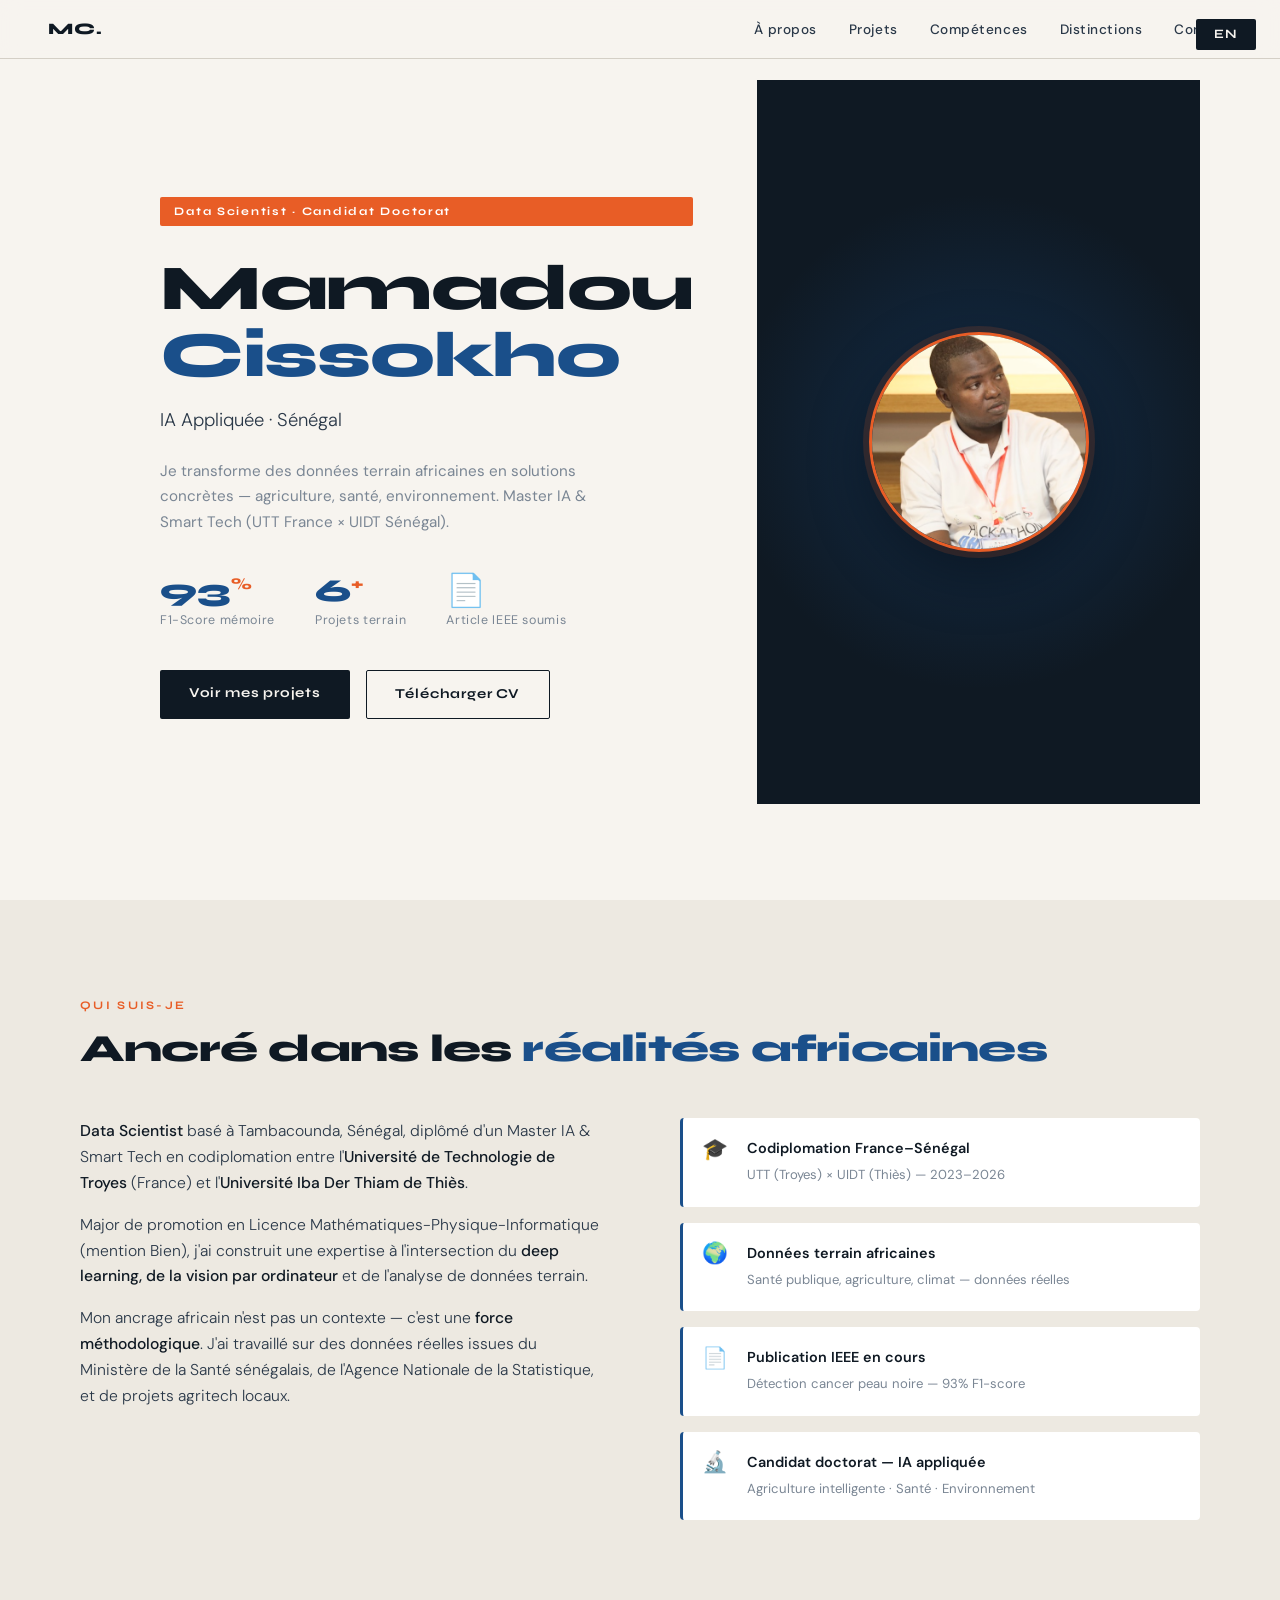
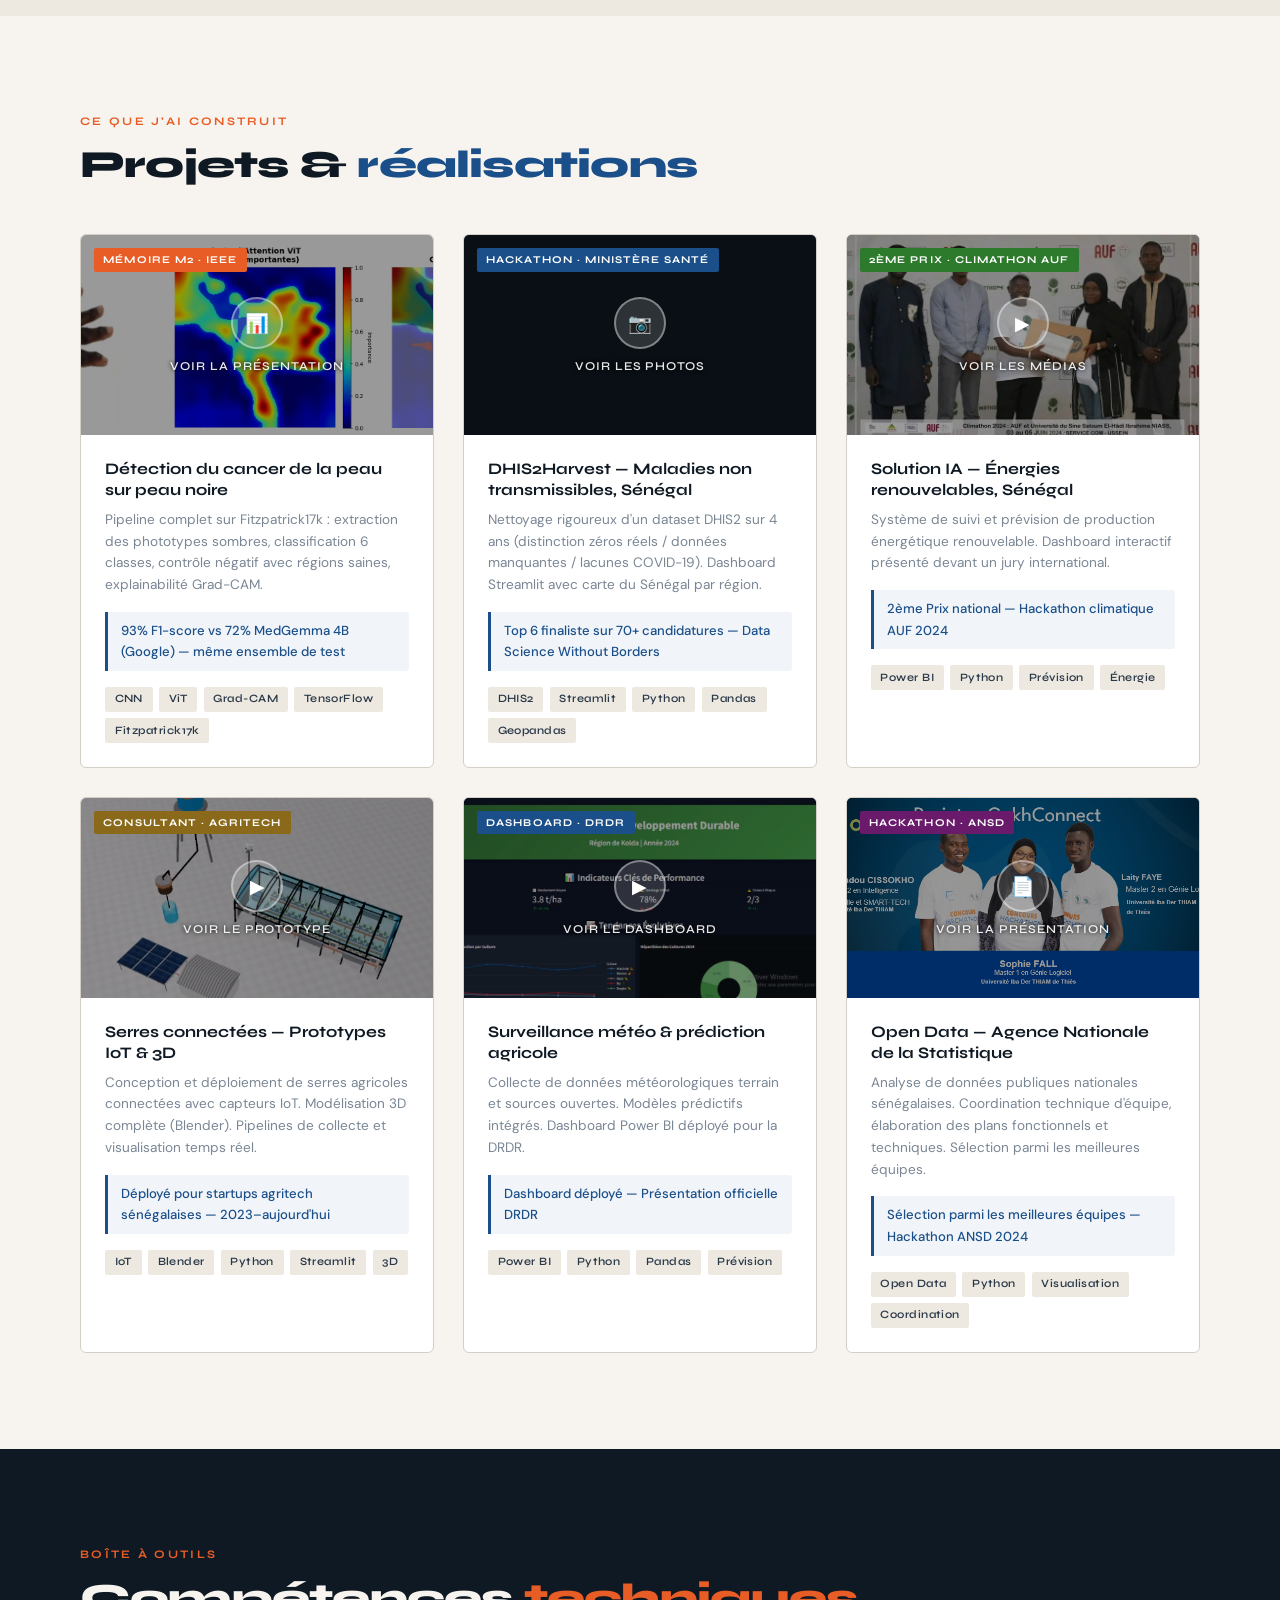
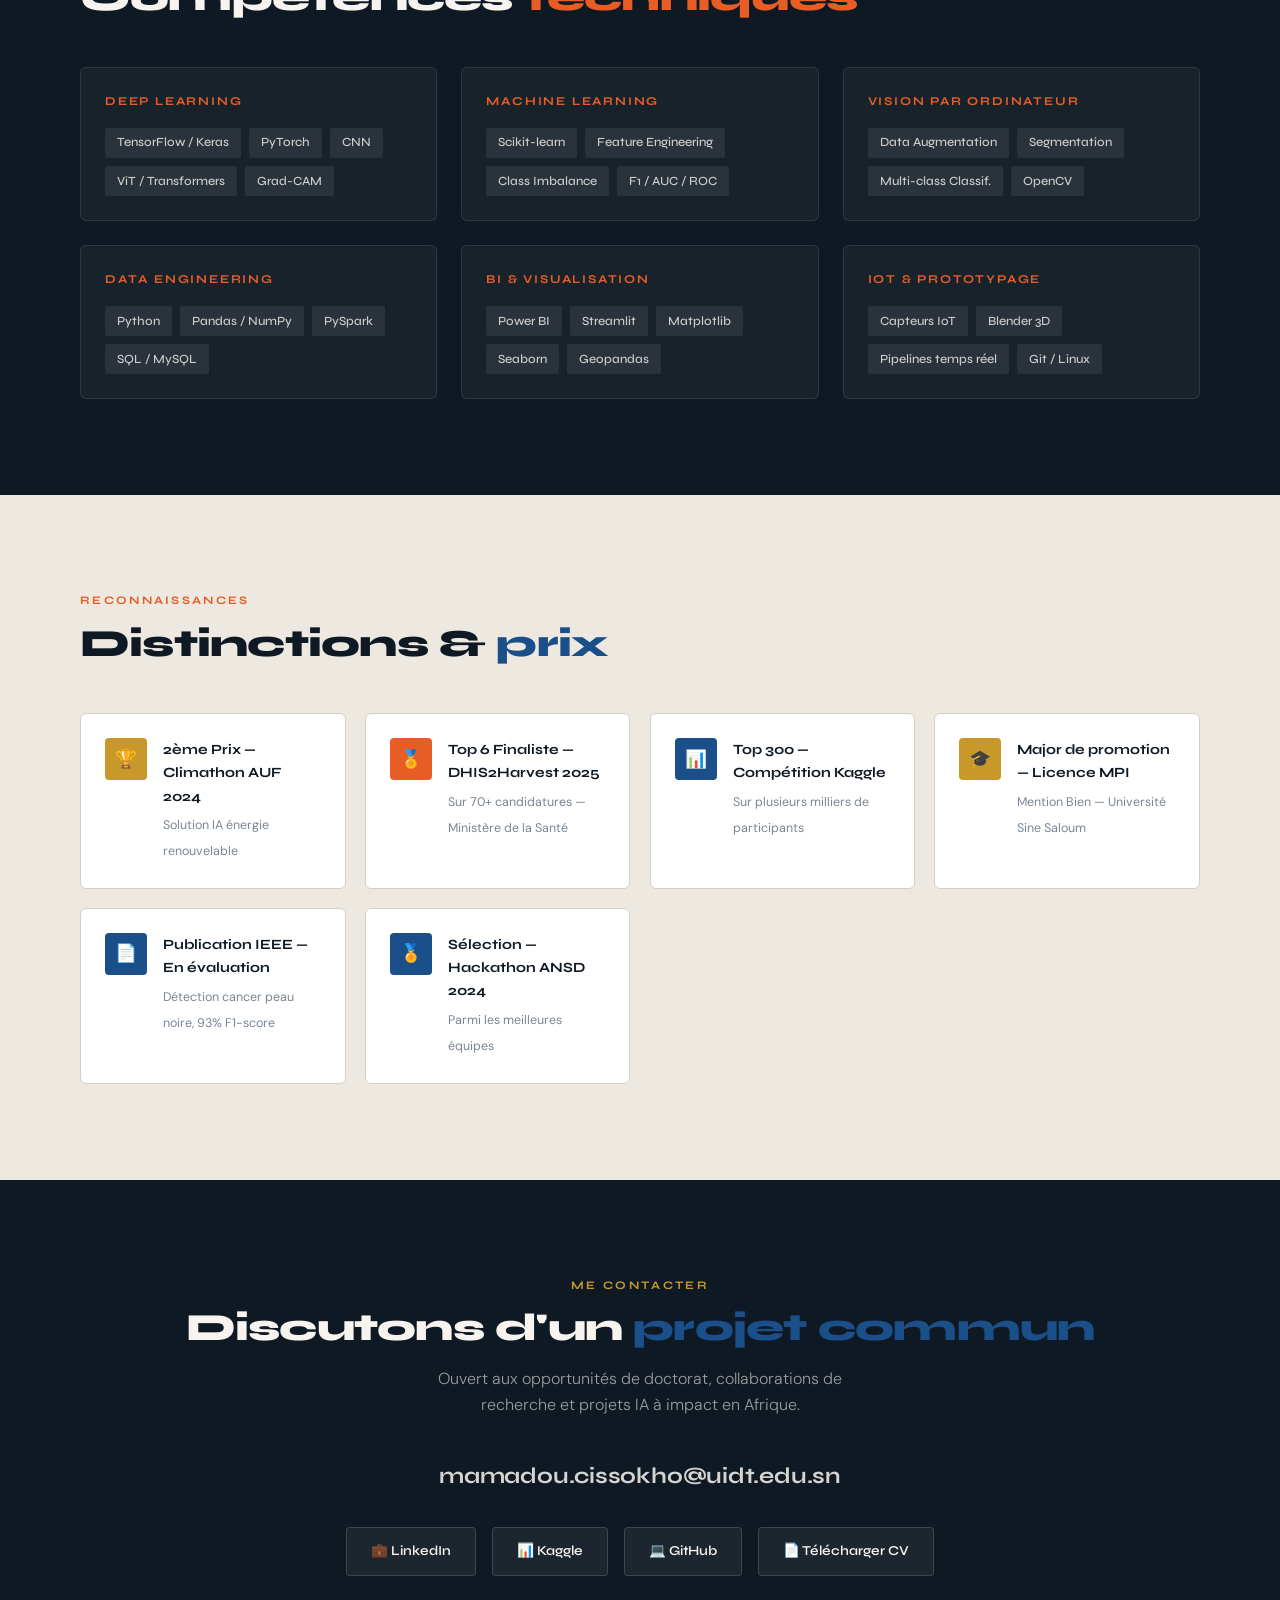
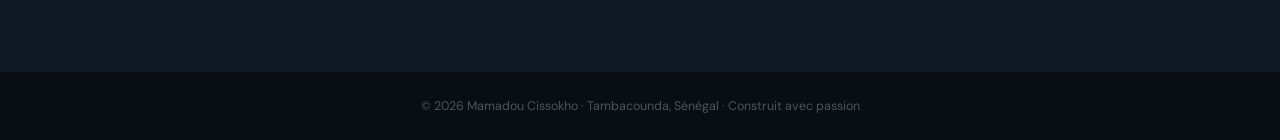
==== index.html @ 4746d90f "premier commit" ====
<!DOCTYPE html>
<html lang="fr">
<head>
<meta charset="UTF-8">
<meta name="viewport" content="width=device-width, initial-scale=1.0">
<title>Mamadou Cissokho — Data Scientist</title>
<link rel="preconnect" href="https://fonts.googleapis.com">
<link href="https://fonts.googleapis.com/css2?family=Syne:wght@400;600;700;800&family=DM+Sans:ital,wght@0,300;0,400;0,500;1,300&display=swap" rel="stylesheet">
<style>
:root {
  --ink: #0f1923;
  --ink2: #2a3848;
  --paper: #f7f4ef;
  --cream: #ede9e1;
  --accent: #1a4f8a;
  --accent2: #e85d26;
  --gold: #c8992a;
  --light: #ffffff;
  --muted: #7a8694;
  --border: #d4cfc6;
  --font-display: 'Syne', sans-serif;
  --font-body: 'DM Sans', sans-serif;
}
* { margin: 0; padding: 0; box-sizing: border-box; }
html { scroll-behavior: smooth; }
body {
  background: var(--paper);
  color: var(--ink);
  font-family: var(--font-body);
  font-size: 16px;
  line-height: 1.65;
  overflow-x: hidden;
}
.lang-btn {
  position: fixed;
  top: 1.2rem;
  right: 1.5rem;
  z-index: 999;
  background: var(--ink);
  color: var(--paper);
  border: none;
  padding: .45rem 1.1rem;
  font-family: var(--font-display);
  font-size: .8rem;
  font-weight: 700;
  letter-spacing: .1em;
  cursor: pointer;
  border-radius: 2px;
  transition: background .2s;
}
.lang-btn:hover { background: var(--accent); }
nav {
  position: fixed;
  top: 0; left: 0;
  width: 100%;
  z-index: 100;
  padding: 1rem 3rem;
  display: flex;
  align-items: center;
  justify-content: space-between;
  background: rgba(247,244,239,.92);
  backdrop-filter: blur(10px);
  border-bottom: 1px solid var(--border);
}
.nav-logo {
  font-family: var(--font-display);
  font-weight: 800;
  font-size: 1rem;
  letter-spacing: .08em;
  color: var(--ink);
  text-decoration: none;
}
.nav-links { display: flex; gap: 2rem; list-style: none; }
.nav-links a {
  font-size: .85rem;
  font-weight: 500;
  color: var(--ink2);
  text-decoration: none;
  letter-spacing: .04em;
  transition: color .2s;
}
.nav-links a:hover { color: var(--accent2); }
#hero {
  min-height: 100vh;
  display: grid;
  grid-template-columns: 1fr 1fr;
  padding-top: 5rem;
  position: relative;
  overflow: hidden;
}
.hero-left {
  padding: 6rem 4rem 4rem 5rem;
  display: flex;
  flex-direction: column;
  justify-content: center;
}
.hero-tag {
  display: inline-block;
  background: var(--accent2);
  color: #fff;
  font-family: var(--font-display);
  font-size: .72rem;
  font-weight: 700;
  letter-spacing: .15em;
  padding: .3rem .9rem;
  margin-bottom: 1.8rem;
  border-radius: 2px;
  animation: fadeUp .6s ease both;
}
.hero-name {
  font-family: var(--font-display);
  font-weight: 800;
  font-size: clamp(2.8rem, 5vw, 4.2rem);
  line-height: 1.05;
  letter-spacing: -.02em;
  color: var(--ink);
  animation: fadeUp .6s .1s ease both;
}
.hero-name span { color: var(--accent); }
.hero-role {
  margin-top: 1rem;
  font-size: 1.15rem;
  font-weight: 300;
  color: var(--ink2);
  animation: fadeUp .6s .2s ease both;
}
.hero-desc {
  margin-top: 1.5rem;
  font-size: .95rem;
  color: var(--muted);
  max-width: 460px;
  animation: fadeUp .6s .3s ease both;
}
.hero-stat {
  margin-top: 2.5rem;
  display: flex;
  gap: 2.5rem;
  animation: fadeUp .6s .4s ease both;
}
.stat-num {
  font-family: var(--font-display);
  font-size: 2rem;
  font-weight: 800;
  color: var(--accent);
  line-height: 1;
}
.stat-num sup { font-size: 1rem; color: var(--accent2); }
.stat-label { font-size: .78rem; color: var(--muted); letter-spacing: .05em; margin-top: .2rem; }
.hero-ctas {
  margin-top: 2.5rem;
  display: flex;
  gap: 1rem;
  flex-wrap: wrap;
  animation: fadeUp .6s .5s ease both;
}
.btn-primary {
  background: var(--ink);
  color: var(--paper);
  padding: .75rem 1.8rem;
  font-family: var(--font-display);
  font-size: .85rem;
  font-weight: 700;
  letter-spacing: .06em;
  text-decoration: none;
  border-radius: 2px;
  transition: background .2s, transform .15s;
  display: inline-block;
}
.btn-primary:hover { background: var(--accent); transform: translateY(-1px); }
.btn-outline {
  border: 1.5px solid var(--ink);
  color: var(--ink);
  padding: .75rem 1.8rem;
  font-family: var(--font-display);
  font-size: .85rem;
  font-weight: 700;
  letter-spacing: .06em;
  text-decoration: none;
  border-radius: 2px;
  transition: all .2s;
  display: inline-block;
}
.btn-outline:hover { background: var(--ink); color: var(--paper); transform: translateY(-1px); }
.hero-right {
  position: relative;
  background: var(--ink);
  display: flex;
  align-items: center;
  justify-content: center;
  overflow: hidden;
}
.hero-right::before {
  content: '';
  position: absolute;
  width: 500px; height: 500px;
  background: radial-gradient(circle, rgba(26,79,138,.4) 0%, transparent 70%);
  top: 50%; left: 50%;
  transform: translate(-50%, -50%);
}
.hero-photo-wrap {
  position: relative;
  z-index: 3;
  animation: fadeUp .7s .2s ease both;
}
.hero-photo {
  width: 220px;
  height: 220px;
  border-radius: 50%;
  object-fit: cover;
  border: 3px solid var(--accent2);
  box-shadow: 0 0 0 6px rgba(232,93,38,.15), 0 20px 60px rgba(0,0,0,.4);
  display: block;
}
section { padding: 6rem 5rem; }
.section-eyebrow {
  font-family: var(--font-display);
  font-size: .72rem;
  font-weight: 700;
  letter-spacing: .2em;
  color: var(--accent2);
  text-transform: uppercase;
  margin-bottom: .8rem;
}
.section-title {
  font-family: var(--font-display);
  font-size: clamp(1.8rem, 3vw, 2.5rem);
  font-weight: 800;
  color: var(--ink);
  letter-spacing: -.02em;
  line-height: 1.1;
  margin-bottom: 1rem;
}
.section-title em { color: var(--accent); font-style: normal; }
#about { background: var(--cream); }
.about-grid {
  display: grid;
  grid-template-columns: 1fr 1fr;
  gap: 5rem;
  margin-top: 3rem;
  align-items: start;
}
.about-text p {
  color: var(--ink2);
  font-size: .98rem;
  margin-bottom: 1rem;
  font-weight: 300;
}
.about-text p strong { color: var(--ink); font-weight: 500; }
.about-highlights {
  display: flex;
  flex-direction: column;
  gap: 1rem;
}
.highlight-item {
  display: flex;
  gap: 1.2rem;
  align-items: flex-start;
  padding: 1.2rem;
  background: var(--light);
  border-radius: 4px;
  border-left: 3px solid var(--accent);
  transition: border-color .2s, transform .2s;
}
.highlight-item:hover { border-color: var(--accent2); transform: translateX(4px); }
.hi-icon { font-size: 1.3rem; line-height: 1; margin-top: .1rem; }
.hi-text strong { font-size: .9rem; font-weight: 600; color: var(--ink); display: block; }
.hi-text span { font-size: .82rem; color: var(--muted); }
#projects { background: var(--paper); }
.projects-grid {
  display: grid;
  grid-template-columns: repeat(auto-fill, minmax(340px, 1fr));
  gap: 1.8rem;
  margin-top: 3rem;
}
.project-card {
  background: var(--light);
  border: 1px solid var(--border);
  border-radius: 6px;
  overflow: hidden;
  transition: transform .2s, box-shadow .2s;
  position: relative;
}
.project-card:hover { transform: translateY(-4px); box-shadow: 0 12px 40px rgba(15,25,35,.1); }
.project-media {
  width: 100%;
  height: 200px;
  position: relative;
  overflow: hidden;
  display: flex;
  align-items: center;
  justify-content: center;
  background-size: cover;
  background-position: center;
  background-color: var(--ink);
}
.project-media-placeholder {
  display: flex;
  flex-direction: column;
  align-items: center;
  justify-content: center;
  gap: .6rem;
  width: 100%; height: 100%;
  cursor: pointer;
  text-decoration: none;
  background: rgba(0,0,0,0.4);
  transition: background .2s;
  border: none;
}
.project-media-placeholder:hover { background: rgba(0,0,0,0.6); }
.play-icon {
  width: 52px; height: 52px;
  background: rgba(255,255,255,.15);
  border: 2px solid rgba(255,255,255,.4);
  border-radius: 50%;
  display: flex;
  align-items: center;
  justify-content: center;
  font-size: 1.2rem;
  color: white;
  transition: background .2s;
}
.project-media-placeholder:hover .play-icon { background: var(--accent2); border-color: var(--accent2); }
.media-label { font-size: .75rem; color: rgba(255,255,255,.9); letter-spacing: .08em; font-family: var(--font-display); font-weight: 600; text-shadow: 0 0 4px black; }
.project-type-badge {
  position: absolute;
  top: .8rem; left: .8rem;
  background: var(--accent2);
  color: #fff;
  font-size: .65rem;
  font-weight: 700;
  letter-spacing: .1em;
  padding: .2rem .6rem;
  border-radius: 2px;
  font-family: var(--font-display);
  z-index: 2;
}
.project-body { padding: 1.5rem; }
.project-title {
  font-family: var(--font-display);
  font-weight: 700;
  font-size: 1rem;
  color: var(--ink);
  margin-bottom: .5rem;
  line-height: 1.3;
}
.project-desc { font-size: .85rem; color: var(--muted); line-height: 1.6; margin-bottom: 1rem; }
.project-result {
  background: rgba(26,79,138,.06);
  border-left: 3px solid var(--accent);
  padding: .5rem .8rem;
  font-size: .82rem;
  color: var(--accent);
  font-weight: 500;
  margin-bottom: 1rem;
  border-radius: 0 3px 3px 0;
}
.project-tags { display: flex; flex-wrap: wrap; gap: .4rem; }
.tag {
  font-size: .7rem;
  background: var(--cream);
  color: var(--ink2);
  padding: .2rem .6rem;
  border-radius: 2px;
  font-family: var(--font-display);
  font-weight: 600;
  letter-spacing: .04em;
}
#skills { background: var(--ink); color: var(--paper); }
#skills .section-title { color: var(--paper); }
#skills .section-title em { color: var(--accent2); }
.skills-grid {
  display: grid;
  grid-template-columns: repeat(3, 1fr);
  gap: 1.5rem;
  margin-top: 3rem;
}
.skill-group {
  background: rgba(247,244,239,.04);
  border: 1px solid rgba(247,244,239,.1);
  border-radius: 6px;
  padding: 1.5rem;
  transition: border-color .2s;
}
.skill-group:hover { border-color: rgba(232,93,38,.4); }
.skill-group-title {
  font-family: var(--font-display);
  font-size: .75rem;
  font-weight: 700;
  letter-spacing: .15em;
  color: var(--accent2);
  text-transform: uppercase;
  margin-bottom: 1rem;
}
.skill-pills { display: flex; flex-wrap: wrap; gap: .5rem; }
.skill-pill {
  font-size: .78rem;
  background: rgba(247,244,239,.08);
  color: rgba(247,244,239,.8);
  padding: .3rem .75rem;
  border-radius: 2px;
  font-family: var(--font-display);
  font-weight: 500;
}
#distinctions { background: var(--cream); }
.dist-grid {
  display: grid;
  grid-template-columns: repeat(auto-fill, minmax(260px, 1fr));
  gap: 1.2rem;
  margin-top: 3rem;
}
.dist-card {
  background: var(--light);
  border: 1px solid var(--border);
  border-radius: 6px;
  padding: 1.5rem;
  display: flex;
  gap: 1rem;
  align-items: flex-start;
  transition: transform .2s, box-shadow .2s;
}
.dist-card:hover { transform: translateY(-3px); box-shadow: 0 8px 24px rgba(15,25,35,.08); }
.dist-icon {
  width: 42px; height: 42px;
  background: var(--accent);
  border-radius: 4px;
  display: flex;
  align-items: center;
  justify-content: center;
  font-size: 1.1rem;
  flex-shrink: 0;
}
.dist-icon.gold { background: var(--gold); }
.dist-icon.orange { background: var(--accent2); }
.dist-content strong {
  font-family: var(--font-display);
  font-size: .88rem;
  font-weight: 700;
  color: var(--ink);
  display: block;
  margin-bottom: .2rem;
}
.dist-content span { font-size: .78rem; color: var(--muted); }
#contact { background: var(--ink); color: var(--paper); text-align: center; }
#contact .section-title { color: var(--paper); }
#contact .section-eyebrow { color: var(--gold); }
.contact-desc { font-size: 1rem; color: rgba(247,244,239,.6); max-width: 480px; margin: 1rem auto 2.5rem; font-weight: 300; }
.contact-links {
  display: flex;
  gap: 1rem;
  justify-content: center;
  flex-wrap: wrap;
}
.contact-link {
  display: flex;
  align-items: center;
  gap: .6rem;
  padding: .75rem 1.5rem;
  background: rgba(247,244,239,.06);
  border: 1px solid rgba(247,244,239,.15);
  border-radius: 4px;
  color: var(--paper);
  text-decoration: none;
  font-size: .85rem;
  font-family: var(--font-display);
  font-weight: 600;
  transition: all .2s;
}
.contact-link:hover { background: var(--accent2); border-color: var(--accent2); }
.contact-email-big {
  display: block;
  font-family: var(--font-display);
  font-size: clamp(1rem, 2.5vw, 1.4rem);
  font-weight: 700;
  color: var(--paper);
  text-decoration: none;
  letter-spacing: -.01em;
  margin-bottom: 2rem;
  opacity: .85;
  transition: opacity .2s;
}
.contact-email-big:hover { opacity: 1; color: var(--accent2); }
footer {
  background: #080e14;
  color: rgba(247,244,239,.3);
  text-align: center;
  padding: 1.5rem;
  font-size: .78rem;
}
@keyframes fadeUp {
  from { opacity: 0; transform: translateY(20px); }
  to { opacity: 1; transform: translateY(0); }
}
.reveal {
  opacity: 0;
  transform: translateY(24px);
  transition: opacity .6s ease, transform .6s ease;
}
.reveal.visible { opacity: 1; transform: none; }
@media (max-width: 900px) {
  nav { padding: 1rem 1.5rem; }
  .nav-links { display: none; }
  #hero { grid-template-columns: 1fr; min-height: auto; }
  .hero-left { padding: 6rem 1.8rem 3rem; }
  .hero-right { min-height: 320px; }
  section { padding: 4rem 1.8rem; }
  .about-grid { grid-template-columns: 1fr; gap: 2.5rem; }
  .skills-grid { grid-template-columns: 1fr 1fr; }
  .projects-grid { grid-template-columns: 1fr; }
}
@media (max-width: 600px) {
  .skills-grid { grid-template-columns: 1fr; }
  .hero-stat { gap: 1.5rem; }
}

/* ── LIGHTBOX ── */
.lightbox-overlay {
  display: none;
  position: fixed;
  inset: 0;
  z-index: 9999;
  background: rgba(0,0,0,.93);
  align-items: center;
  justify-content: center;
  padding: 1.5rem;
}
.lightbox-overlay.active { display: flex; animation: lbFadeIn .2s ease; }
@keyframes lbFadeIn { from { opacity: 0; } to { opacity: 1; } }

.lightbox-inner {
  position: relative;
  max-width: 960px;
  width: 100%;
  display: flex;
  flex-direction: column;
  align-items: center;
  animation: lbSlideUp .25s ease both;
}
@keyframes lbSlideUp {
  from { transform: translateY(20px); opacity: 0; }
  to   { transform: none; opacity: 1; }
}

.lightbox-close {
  position: absolute;
  top: -2.8rem;
  right: 0;
  background: none;
  border: none;
  color: #fff;
  font-size: 2rem;
  cursor: pointer;
  opacity: .7;
  line-height: 1;
  transition: opacity .2s;
}
.lightbox-close:hover { opacity: 1; }

.lightbox-header {
  width: 100%;
  display: flex;
  align-items: center;
  justify-content: space-between;
  margin-bottom: .7rem;
}
.lightbox-title {
  color: rgba(255,255,255,.55);
  font-family: var(--font-display);
  font-size: .72rem;
  letter-spacing: .14em;
  text-transform: uppercase;
}
.lightbox-counter {
  color: rgba(255,255,255,.4);
  font-family: var(--font-display);
  font-size: .7rem;
  letter-spacing: .1em;
}

/* Wrapper relatif pour placer les flèches par-dessus le média */
.lightbox-media-wrap {
  width: 100%;
  position: relative;
}
.lightbox-media {
  width: 100%;
  border-radius: 6px;
  overflow: hidden;
  background: #000;
  min-height: 80px;
}
.lightbox-media iframe,
.lightbox-media video,
.lightbox-media img {
  width: 100%;
  display: block;
}
.lightbox-media video,
.lightbox-media img {
  max-height: 75vh;
  object-fit: contain;
}
.lightbox-media iframe {
  height: 75vh;
  border: none;
}

/* Flèches de navigation — en dehors du media-div pour ne pas être écrasées */
.lb-nav-btn {
  position: absolute;
  top: 50%;
  transform: translateY(-50%);
  background: rgba(0,0,0,.55);
  border: none;
  color: white;
  font-size: 2.2rem;
  line-height: 1;
  padding: .3rem .65rem;
  cursor: pointer;
  border-radius: 3px;
  transition: background .2s;
  z-index: 10;
  user-select: none;
}
.lb-nav-btn:hover { background: var(--accent2); }
.lb-nav-btn.prev { left: -3.5rem; }
.lb-nav-btn.next { right: -3.5rem; }
@media (max-width: 700px) {
  .lb-nav-btn.prev { left: .3rem; }
  .lb-nav-btn.next { right: .3rem; }
}

/* Pastilles miniatures en bas */
.lightbox-dots {
  display: flex;
  gap: .45rem;
  margin-top: .9rem;
  flex-wrap: wrap;
  justify-content: center;
}
.lb-dot {
  width: 8px; height: 8px;
  border-radius: 50%;
  background: rgba(255,255,255,.25);
  border: none;
  cursor: pointer;
  transition: background .2s, transform .15s;
  padding: 0;
}
.lb-dot.active { background: var(--accent2); transform: scale(1.3); }

.lightbox-notice {
  margin-top: .75rem;
  font-size: .75rem;
  color: rgba(255,255,255,.3);
  font-family: var(--font-display);
  text-align: center;
}
.lightbox-notice a {
  color: rgba(255,255,255,.55);
  text-decoration: none;
  transition: color .15s;
}
.lightbox-notice a:hover { color: var(--accent2); }

/* Carte PPTX */
.pptx-card {
  display: flex;
  flex-direction: column;
  align-items: center;
  justify-content: center;
  gap: 1.2rem;
  padding: 3rem 2rem;
  color: rgba(255,255,255,.8);
  text-align: center;
  background: #111820;
}
.pptx-card .pptx-icon { font-size: 3.5rem; line-height: 1; }
.pptx-card p { font-size: .9rem; color: rgba(255,255,255,.5); max-width: 360px; }
.pptx-btn {
  display: inline-block;
  background: var(--accent2);
  color: #fff;
  padding: .7rem 1.6rem;
  border-radius: 3px;
  font-family: var(--font-display);
  font-weight: 700;
  font-size: .82rem;
  letter-spacing: .06em;
  text-decoration: none;
  transition: opacity .2s;
}
.pptx-btn:hover { opacity: .85; }
</style>
</head>
<body>

<button class="lang-btn" onclick="toggleLang()" id="langBtn">EN</button>

<nav>
  <a href="#hero" class="nav-logo">MC.</a>
  <ul class="nav-links">
    <li><a href="#about" data-fr="À propos" data-en="About">À propos</a></li>
    <li><a href="#projects" data-fr="Projets" data-en="Projects">Projets</a></li>
    <li><a href="#skills" data-fr="Compétences" data-en="Skills">Compétences</a></li>
    <li><a href="#distinctions" data-fr="Distinctions" data-en="Awards">Distinctions</a></li>
    <li><a href="#contact" data-fr="Contact" data-en="Contact">Contact</a></li>
  </ul>
</nav>

<!-- ── HERO ── -->
<section id="hero">
  <div class="hero-left">
    <span class="hero-tag" data-fr="Data Scientist · Candidat Doctorat" data-en="Data Scientist · PhD Candidate">Data Scientist · Candidat Doctorat</span>
    <h1 class="hero-name">Mamadou<br><span>Cissokho</span></h1>
    <p class="hero-role" data-fr="IA Appliquée · Sénégal" data-en="Applied AI · Senegal">IA Appliquée · Sénégal</p>
    <p class="hero-desc" data-fr="Je transforme des données terrain africaines en solutions concrètes — agriculture, santé, environnement. Master IA & Smart Tech (UTT France × UIDT Sénégal)." data-en="I turn African field data into concrete solutions — agriculture, health, environment. MSc AI & Smart Tech (UTT France × UIDT Senegal).">Je transforme des données terrain africaines en solutions concrètes — agriculture, santé, environnement. Master IA & Smart Tech (UTT France × UIDT Sénégal).</p>
    <div class="hero-stat">
      <div class="stat-item">
        <div class="stat-num">93<sup>%</sup></div>
        <div class="stat-label" data-fr="F1-Score mémoire" data-en="Thesis F1-Score">F1-Score mémoire</div>
      </div>
      <div class="stat-item">
        <div class="stat-num">6<sup>+</sup></div>
        <div class="stat-label" data-fr="Projets terrain" data-en="Field projects">Projets terrain</div>
      </div>
      <div class="stat-item">
        <div class="stat-num">📄</div>
        <div class="stat-label" data-fr="Article IEEE soumis" data-en="IEEE paper submitted">Article IEEE soumis</div>
      </div>
    </div>
    <div class="hero-ctas">
      <a href="#projects" class="btn-primary" data-fr="Voir mes projets" data-en="View my projects">Voir mes projets</a>
      <a href="CV_Mamadou_Cissokho_Doctorat.docx" class="btn-outline" data-fr="Télécharger CV" data-en="Download CV">Télécharger CV</a>
    </div>
  </div>
  <div class="hero-right">
    <div class="hero-photo-wrap">
      <img src="profil.jpeg" alt="Mamadou Cissokho" class="hero-photo">
    </div>
  </div>
</section>

<!-- ── ABOUT ── -->
<section id="about">
  <p class="section-eyebrow" data-fr="Qui suis-je" data-en="About me">Qui suis-je</p>
  <h2 class="section-title" data-fr="Ancré dans les <em>réalités africaines</em>" data-en="Rooted in <em>African realities</em>">Ancré dans les <em>réalités africaines</em></h2>
  <div class="about-grid">
    <div class="about-text reveal">
      <p data-fr="<strong>Data Scientist</strong> basé à Tambacounda, Sénégal, diplômé d'un Master IA & Smart Tech en codiplomation entre l'<strong>Université de Technologie de Troyes</strong> (France) et l'<strong>Université Iba Der Thiam de Thiès</strong>." data-en="<strong>Data Scientist</strong> based in Tambacounda, Senegal, holding an MSc in AI & Smart Tech through a dual degree between the <strong>University of Technology of Troyes</strong> (France) and <strong>Université Iba Der Thiam de Thiès</strong>."><strong>Data Scientist</strong> basé à Tambacounda, Sénégal, diplômé d'un Master IA & Smart Tech en codiplomation entre l'<strong>Université de Technologie de Troyes</strong> (France) et l'<strong>Université Iba Der Thiam de Thiès</strong>.</p>
      <p data-fr="Major de promotion en Licence Mathématiques-Physique-Informatique (mention Bien), j'ai construit une expertise à l'intersection du <strong>deep learning, de la vision par ordinateur</strong> et de l'analyse de données terrain." data-en="Top of my undergraduate class in Mathematics-Physics-Computer Science (with distinction), I have built expertise at the intersection of <strong>deep learning, computer vision</strong> and real-world data analysis.">Major de promotion en Licence Mathématiques-Physique-Informatique (mention Bien), j'ai construit une expertise à l'intersection du <strong>deep learning, de la vision par ordinateur</strong> et de l'analyse de données terrain.</p>
      <p data-fr="Mon ancrage africain n'est pas un contexte — c'est une <strong>force méthodologique</strong>. J'ai travaillé sur des données réelles issues du Ministère de la Santé sénégalais, de l'Agence Nationale de la Statistique, et de projets agritech locaux." data-en="My African grounding is not just context — it is a <strong>methodological strength</strong>. I have worked on real data from the Senegalese Ministry of Health, the National Statistics Agency, and local agritech projects.">Mon ancrage africain n'est pas un contexte — c'est une <strong>force méthodologique</strong>. J'ai travaillé sur des données réelles issues du Ministère de la Santé sénégalais, de l'Agence Nationale de la Statistique, et de projets agritech locaux.</p>
    </div>
    <div class="about-highlights reveal">
      <div class="highlight-item">
        <div class="hi-icon">🎓</div>
        <div class="hi-text">
          <strong data-fr="Codiplomation France–Sénégal" data-en="Dual degree France–Senegal">Codiplomation France–Sénégal</strong>
          <span data-fr="UTT (Troyes) × UIDT (Thiès) — 2023–2026" data-en="UTT (Troyes) × UIDT (Thiès) — 2023–2026">UTT (Troyes) × UIDT (Thiès) — 2023–2026</span>
        </div>
      </div>
      <div class="highlight-item">
        <div class="hi-icon">🌍</div>
        <div class="hi-text">
          <strong data-fr="Données terrain africaines" data-en="African field data">Données terrain africaines</strong>
          <span data-fr="Santé publique, agriculture, climat — données réelles" data-en="Public health, agriculture, climate — real data">Santé publique, agriculture, climat — données réelles</span>
        </div>
      </div>
      <div class="highlight-item">
        <div class="hi-icon">📄</div>
        <div class="hi-text">
          <strong data-fr="Publication IEEE en cours" data-en="IEEE publication under review">Publication IEEE en cours</strong>
          <span data-fr="Détection cancer peau noire — 93% F1-score" data-en="Dark skin cancer detection — 93% F1-score">Détection cancer peau noire — 93% F1-score</span>
        </div>
      </div>
      <div class="highlight-item">
        <div class="hi-icon">🔬</div>
        <div class="hi-text">
          <strong data-fr="Candidat doctorat — IA appliquée" data-en="PhD candidate — Applied AI">Candidat doctorat — IA appliquée</strong>
          <span data-fr="Agriculture intelligente · Santé · Environnement" data-en="Smart agriculture · Health · Environment">Agriculture intelligente · Santé · Environnement</span>
        </div>
      </div>
    </div>
  </div>
</section>

<!-- ── PROJECTS ── -->
<section id="projects">
  <p class="section-eyebrow" data-fr="Ce que j'ai construit" data-en="What I built">Ce que j'ai construit</p>
  <h2 class="section-title" data-fr="Projets & <em>réalisations</em>" data-en="Projects & <em>achievements</em>">Projets & <em>réalisations</em></h2>
  <div class="projects-grid">

    <!-- Projet 1 : skin_cancer -->
    <div class="project-card reveal">
      <div class="project-media" style="background-image: url('skin_cancer/aperçu.png'); background-size: cover; background-position: center;">
        <button class="project-media-placeholder" onclick="openProjectMedia('skin_cancer')">
          <div class="play-icon">📊</div>
          <span class="media-label" data-fr="VOIR LA PRÉSENTATION" data-en="VIEW PRESENTATION">VOIR LA PRÉSENTATION</span>
        </button>
      </div>
      <span class="project-type-badge" data-fr="MÉMOIRE M2 · IEEE" data-en="MSc THESIS · IEEE">MÉMOIRE M2 · IEEE</span>
      <div class="project-body">
        <h3 class="project-title" data-fr="Détection du cancer de la peau sur peau noire" data-en="Skin Cancer Detection on Dark Skin">Détection du cancer de la peau sur peau noire</h3>
        <p class="project-desc" data-fr="Pipeline complet sur Fitzpatrick17k : extraction des phototypes sombres, classification 6 classes, contrôle négatif avec régions saines, explainabilité Grad-CAM." data-en="Full pipeline on Fitzpatrick17k: dark skin phototype extraction, 6-class classification, negative control with healthy regions, Grad-CAM explainability.">Pipeline complet sur Fitzpatrick17k : extraction des phototypes sombres, classification 6 classes, contrôle négatif avec régions saines, explainabilité Grad-CAM.</p>
        <div class="project-result" data-fr="93% F1-score vs 72% MedGemma 4B (Google) — même ensemble de test" data-en="93% F1-score vs 72% MedGemma 4B (Google) — same test set">93% F1-score vs 72% MedGemma 4B (Google) — même ensemble de test</div>
        <div class="project-tags"><span class="tag">CNN</span><span class="tag">ViT</span><span class="tag">Grad-CAM</span><span class="tag">TensorFlow</span><span class="tag">Fitzpatrick17k</span></div>
      </div>
    </div>

    <!-- Projet 2 : DHIS2 -->
    <div class="project-card reveal">
      <div class="project-media" style="background-image: url('dhis2/aperçu.JPG'); background-size: cover; background-position: center;">
        <button class="project-media-placeholder" onclick="openProjectMedia('dhis2')">
          <div class="play-icon">📷</div>
          <span class="media-label" data-fr="VOIR LES PHOTOS" data-en="VIEW PHOTOS">VOIR LES PHOTOS</span>
        </button>
      </div>
      <span class="project-type-badge" style="background:#1a4f8a;" data-fr="HACKATHON · MINISTÈRE SANTÉ" data-en="HACKATHON · HEALTH MINISTRY">HACKATHON · MINISTÈRE SANTÉ</span>
      <div class="project-body">
        <h3 class="project-title" data-fr="DHIS2Harvest — Maladies non transmissibles, Sénégal" data-en="DHIS2Harvest — Non-communicable diseases, Senegal">DHIS2Harvest — Maladies non transmissibles, Sénégal</h3>
        <p class="project-desc" data-fr="Nettoyage rigoureux d'un dataset DHIS2 sur 4 ans (distinction zéros réels / données manquantes / lacunes COVID-19). Dashboard Streamlit avec carte du Sénégal par région." data-en="Rigorous cleaning of a 4-year DHIS2 dataset (distinguishing true zeros / missing data / COVID-19 gaps). Streamlit dashboard with Senegal map by region.">Nettoyage rigoureux d'un dataset DHIS2 sur 4 ans (distinction zéros réels / données manquantes / lacunes COVID-19). Dashboard Streamlit avec carte du Sénégal par région.</p>
        <div class="project-result" data-fr="Top 6 finaliste sur 70+ candidatures — Data Science Without Borders" data-en="Top 6 finalist out of 70+ applications — Data Science Without Borders">Top 6 finaliste sur 70+ candidatures — Data Science Without Borders</div>
        <div class="project-tags"><span class="tag">DHIS2</span><span class="tag">Streamlit</span><span class="tag">Python</span><span class="tag">Pandas</span><span class="tag">Geopandas</span></div>
      </div>
    </div>

    <!-- Projet 3 : Climathon -->
    <div class="project-card reveal">
      <div class="project-media" style="background-image: url('climathon/aperçu.jpeg'); background-size: cover; background-position: center;">
        <button class="project-media-placeholder" onclick="openProjectMedia('climathon')">
          <div class="play-icon">▶</div>
          <span class="media-label" data-fr="VOIR LES MÉDIAS" data-en="VIEW MEDIA">VOIR LES MÉDIAS</span>
        </button>
      </div>
      <span class="project-type-badge" style="background:#2d7a2d;" data-fr="2ÈME PRIX · CLIMATHON AUF" data-en="2ND PRIZE · CLIMATHON AUF">2ÈME PRIX · CLIMATHON AUF</span>
      <div class="project-body">
        <h3 class="project-title" data-fr="Solution IA — Énergies renouvelables, Sénégal" data-en="AI Solution — Renewable Energy, Senegal">Solution IA — Énergies renouvelables, Sénégal</h3>
        <p class="project-desc" data-fr="Système de suivi et prévision de production énergétique renouvelable. Dashboard interactif présenté devant un jury international." data-en="Renewable energy production monitoring and forecasting system. Interactive dashboard presented to an international jury.">Système de suivi et prévision de production énergétique renouvelable. Dashboard interactif présenté devant un jury international.</p>
        <div class="project-result" data-fr="2ème Prix national — Hackathon climatique AUF 2024" data-en="2nd National Prize — AUF Climate Hackathon 2024">2ème Prix national — Hackathon climatique AUF 2024</div>
        <div class="project-tags"><span class="tag">Power BI</span><span class="tag">Python</span><span class="tag">Prévision</span><span class="tag">Énergie</span></div>
      </div>
    </div>

    <!-- Projet 4 : Serres 3D -->
    <div class="project-card reveal">
      <div class="project-media" style="background-image: url('3d/aperçu.png'); background-size: cover; background-position: center;">
        <button class="project-media-placeholder" onclick="openProjectMedia('3d')">
          <div class="play-icon">▶</div>
          <span class="media-label" data-fr="VOIR LE PROTOTYPE" data-en="VIEW PROTOTYPE">VOIR LE PROTOTYPE</span>
        </button>
      </div>
      <span class="project-type-badge" style="background:#8a6a1a;" data-fr="CONSULTANT · AGRITECH" data-en="CONSULTANT · AGRITECH">CONSULTANT · AGRITECH</span>
      <div class="project-body">
        <h3 class="project-title" data-fr="Serres connectées — Prototypes IoT & 3D" data-en="Smart Greenhouses — IoT & 3D Prototypes">Serres connectées — Prototypes IoT & 3D</h3>
        <p class="project-desc" data-fr="Conception et déploiement de serres agricoles connectées avec capteurs IoT. Modélisation 3D complète (Blender). Pipelines de collecte et visualisation temps réel." data-en="Design and deployment of connected greenhouses with IoT sensors. Full 3D modeling (Blender). Real-time data collection and visualization pipelines.">Conception et déploiement de serres agricoles connectées avec capteurs IoT. Modélisation 3D complète (Blender). Pipelines de collecte et visualisation temps réel.</p>
        <div class="project-result" data-fr="Déployé pour startups agritech sénégalaises — 2023–aujourd'hui" data-en="Deployed for Senegalese agritech startups — 2023–present">Déployé pour startups agritech sénégalaises — 2023–aujourd'hui</div>
        <div class="project-tags"><span class="tag">IoT</span><span class="tag">Blender</span><span class="tag">Python</span><span class="tag">Streamlit</span><span class="tag">3D</span></div>
      </div>
    </div>

    <!-- Projet 5 : DRDR Météo -->
    <div class="project-card reveal">
      <div class="project-media" style="background-image: url('drdr/aperçu.png'); background-size: cover; background-position: center;">
        <button class="project-media-placeholder" onclick="openProjectMedia('drdr')">
          <div class="play-icon">▶</div>
          <span class="media-label" data-fr="VOIR LE DASHBOARD" data-en="VIEW DASHBOARD">VOIR LE DASHBOARD</span>
        </button>
      </div>
      <span class="project-type-badge" style="background:#1a4f8a;">DASHBOARD · DRDR</span>
      <div class="project-body">
        <h3 class="project-title" data-fr="Surveillance météo & prédiction agricole" data-en="Weather monitoring & agricultural prediction">Surveillance météo & prédiction agricole</h3>
        <p class="project-desc" data-fr="Collecte de données météorologiques terrain et sources ouvertes. Modèles prédictifs intégrés. Dashboard Power BI déployé pour la DRDR." data-en="Collection of field and open-source weather data. Integrated predictive models. Power BI dashboard deployed for the DRDR.">Collecte de données météorologiques terrain et sources ouvertes. Modèles prédictifs intégrés. Dashboard Power BI déployé pour la DRDR.</p>
        <div class="project-result" data-fr="Dashboard déployé — Présentation officielle DRDR" data-en="Deployed dashboard — Official DRDR presentation">Dashboard déployé — Présentation officielle DRDR</div>
        <div class="project-tags"><span class="tag">Power BI</span><span class="tag">Python</span><span class="tag">Pandas</span><span class="tag">Prévision</span></div>
      </div>
    </div>

    <!-- Projet 6 : ANSD -->
    <div class="project-card reveal">
      <div class="project-media" style="background-image: url('ansd/aperçu.png'); background-size: cover; background-position: center;">
        <button class="project-media-placeholder" onclick="openProjectMedia('ansd')">
          <div class="play-icon">📄</div>
          <span class="media-label" data-fr="VOIR LA PRÉSENTATION" data-en="VIEW PRESENTATION">VOIR LA PRÉSENTATION</span>
        </button>
      </div>
      <span class="project-type-badge" style="background:#6a1a6a;" data-fr="HACKATHON · ANSD" data-en="HACKATHON · ANSD">HACKATHON · ANSD</span>
      <div class="project-body">
        <h3 class="project-title" data-fr="Open Data — Agence Nationale de la Statistique" data-en="Open Data — National Statistics Agency">Open Data — Agence Nationale de la Statistique</h3>
        <p class="project-desc" data-fr="Analyse de données publiques nationales sénégalaises. Coordination technique d'équipe, élaboration des plans fonctionnels et techniques. Sélection parmi les meilleures équipes." data-en="Analysis of Senegalese national public data. Technical team coordination, functional and technical planning. Selected among the top teams.">Analyse de données publiques nationales sénégalaises. Coordination technique d'équipe, élaboration des plans fonctionnels et techniques. Sélection parmi les meilleures équipes.</p>
        <div class="project-result" data-fr="Sélection parmi les meilleures équipes — Hackathon ANSD 2024" data-en="Selected among top teams — ANSD Hackathon 2024">Sélection parmi les meilleures équipes — Hackathon ANSD 2024</div>
        <div class="project-tags"><span class="tag">Open Data</span><span class="tag">Python</span><span class="tag">Visualisation</span><span class="tag">Coordination</span></div>
      </div>
    </div>

  </div>
</section>

<!-- ── SKILLS ── -->
<section id="skills">
  <p class="section-eyebrow" data-fr="Boîte à outils" data-en="Toolbox">Boîte à outils</p>
  <h2 class="section-title" data-fr="Compétences <em>techniques</em>" data-en="Technical <em>skills</em>">Compétences <em>techniques</em></h2>
  <div class="skills-grid">
    <div class="skill-group reveal"><div class="skill-group-title" data-fr="Deep Learning" data-en="Deep Learning">Deep Learning</div><div class="skill-pills"><span class="skill-pill">TensorFlow / Keras</span><span class="skill-pill">PyTorch</span><span class="skill-pill">CNN</span><span class="skill-pill">ViT / Transformers</span><span class="skill-pill">Grad-CAM</span></div></div>
    <div class="skill-group reveal"><div class="skill-group-title" data-fr="Machine Learning" data-en="Machine Learning">Machine Learning</div><div class="skill-pills"><span class="skill-pill">Scikit-learn</span><span class="skill-pill">Feature Engineering</span><span class="skill-pill">Class Imbalance</span><span class="skill-pill">F1 / AUC / ROC</span></div></div>
    <div class="skill-group reveal"><div class="skill-group-title" data-fr="Vision par ordinateur" data-en="Computer Vision">Vision par ordinateur</div><div class="skill-pills"><span class="skill-pill">Data Augmentation</span><span class="skill-pill">Segmentation</span><span class="skill-pill">Multi-class Classif.</span><span class="skill-pill">OpenCV</span></div></div>
    <div class="skill-group reveal"><div class="skill-group-title" data-fr="Data Engineering" data-en="Data Engineering">Data Engineering</div><div class="skill-pills"><span class="skill-pill">Python</span><span class="skill-pill">Pandas / NumPy</span><span class="skill-pill">PySpark</span><span class="skill-pill">SQL / MySQL</span></div></div>
    <div class="skill-group reveal"><div class="skill-group-title" data-fr="BI & Visualisation" data-en="BI & Visualization">BI & Visualisation</div><div class="skill-pills"><span class="skill-pill">Power BI</span><span class="skill-pill">Streamlit</span><span class="skill-pill">Matplotlib</span><span class="skill-pill">Seaborn</span><span class="skill-pill">Geopandas</span></div></div>
    <div class="skill-group reveal"><div class="skill-group-title" data-fr="IoT & Prototypage" data-en="IoT & Prototyping">IoT & Prototypage</div><div class="skill-pills"><span class="skill-pill">Capteurs IoT</span><span class="skill-pill">Blender 3D</span><span class="skill-pill">Pipelines temps réel</span><span class="skill-pill">Git / Linux</span></div></div>
  </div>
</section>

<!-- ── DISTINCTIONS ── -->
<section id="distinctions">
  <p class="section-eyebrow" data-fr="Reconnaissances" data-en="Recognition">Reconnaissances</p>
  <h2 class="section-title" data-fr="Distinctions & <em>prix</em>" data-en="Awards & <em>honors</em>">Distinctions & <em>prix</em></h2>
  <div class="dist-grid">
    <div class="dist-card reveal"><div class="dist-icon gold">🏆</div><div class="dist-content"><strong data-fr="2ème Prix — Climathon AUF 2024" data-en="2nd Prize — Climathon AUF 2024">2ème Prix — Climathon AUF 2024</strong><span data-fr="Solution IA énergie renouvelable" data-en="AI renewable energy solution">Solution IA énergie renouvelable</span></div></div>
    <div class="dist-card reveal"><div class="dist-icon orange">🏅</div><div class="dist-content"><strong data-fr="Top 6 Finaliste — DHIS2Harvest 2025" data-en="Top 6 Finalist — DHIS2Harvest 2025">Top 6 Finaliste — DHIS2Harvest 2025</strong><span data-fr="Sur 70+ candidatures — Ministère de la Santé" data-en="Out of 70+ applications — Ministry of Health">Sur 70+ candidatures — Ministère de la Santé</span></div></div>
    <div class="dist-card reveal"><div class="dist-icon">📊</div><div class="dist-content"><strong data-fr="Top 300 — Compétition Kaggle" data-en="Top 300 — Kaggle Competition">Top 300 — Compétition Kaggle</strong><span data-fr="Sur plusieurs milliers de participants" data-en="Among thousands of participants">Sur plusieurs milliers de participants</span></div></div>
    <div class="dist-card reveal"><div class="dist-icon gold">🎓</div><div class="dist-content"><strong data-fr="Major de promotion — Licence MPI" data-en="Top of class — BSc MPI">Major de promotion — Licence MPI</strong><span data-fr="Mention Bien — Université Sine Saloum" data-en="With distinction — Université Sine Saloum">Mention Bien — Université Sine Saloum</span></div></div>
    <div class="dist-card reveal"><div class="dist-icon">📄</div><div class="dist-content"><strong data-fr="Publication IEEE — En évaluation" data-en="IEEE Publication — Under review">Publication IEEE — En évaluation</strong><span data-fr="Détection cancer peau noire, 93% F1-score" data-en="Dark skin cancer detection, 93% F1-score">Détection cancer peau noire, 93% F1-score</span></div></div>
    <div class="dist-card reveal"><div class="dist-icon">🏅</div><div class="dist-content"><strong data-fr="Sélection — Hackathon ANSD 2024" data-en="Selected — ANSD Hackathon 2024">Sélection — Hackathon ANSD 2024</strong><span data-fr="Parmi les meilleures équipes" data-en="Among the top teams">Parmi les meilleures équipes</span></div></div>
  </div>
</section>

<!-- ── CONTACT ── -->
<section id="contact">
  <p class="section-eyebrow" data-fr="Me contacter" data-en="Get in touch">Me contacter</p>
  <h2 class="section-title" data-fr="Discutons d'un <em>projet commun</em>" data-en="Let's discuss a <em>shared project</em>">Discutons d'un <em>projet commun</em></h2>
  <p class="contact-desc" data-fr="Ouvert aux opportunités de doctorat, collaborations de recherche et projets IA à impact en Afrique." data-en="Open to PhD opportunities, research collaborations, and high-impact AI projects in Africa.">Ouvert aux opportunités de doctorat, collaborations de recherche et projets IA à impact en Afrique.</p>
  <a href="mailto:mamadoucissokho@example.com" class="contact-email-big">mamadou.cissokho@uidt.edu.sn</a>
  <div class="contact-links">
    <a href="https://linkedin.com/in/rebrand.ly/34lfaaq" target="_blank" class="contact-link">💼 LinkedIn</a>
    <a href="https://kaggle.com/cisko6koman" target="_blank" class="contact-link">📊 Kaggle</a>
    <a href="https://github.com/cisko6koman" target="_blank" class="contact-link">💻 GitHub</a>
    <a href="CV_Mamadou_Cissokho_Doctorat.docx" class="contact-link" data-fr="📄 Télécharger CV" data-en="📄 Download CV">📄 Télécharger CV</a>
  </div>
</section>

<footer>
  <span data-fr="© 2026 Mamadou Cissokho · Tambacounda, Sénégal · Construit avec passion" data-en="© 2026 Mamadou Cissokho · Tambacounda, Senegal · Built with passion">© 2026 Mamadou Cissokho · Tambacounda, Sénégal · Construit avec passion</span>
</footer>

<!-- ══════════════════════════════════════════
     LIGHTBOX — structure fixe, jamais écrasée
     ══════════════════════════════════════════ -->
<div class="lightbox-overlay" id="lightbox">
  <div class="lightbox-inner">

    <button class="lightbox-close" onclick="closeLightbox()" aria-label="Fermer">✕</button>

    <!-- En-tête : titre + compteur -->
    <div class="lightbox-header">
      <div class="lightbox-title" id="lbTitle"></div>
      <div class="lightbox-counter" id="lbCounter"></div>
    </div>

    <!-- Zone média + flèches (les flèches sont HORS du div média) -->
    <div class="lightbox-media-wrap">
      <button class="lb-nav-btn prev" id="lbPrev" onclick="mediaPrev()" aria-label="Précédent">‹</button>
      <div class="lightbox-media" id="lbMedia"></div>
      <button class="lb-nav-btn next" id="lbNext" onclick="mediaNext()" aria-label="Suivant">›</button>
    </div>

    <!-- Pastilles de navigation -->
    <div class="lightbox-dots" id="lbDots"></div>

    <!-- Lien d'accès direct -->
    <div class="lightbox-notice" id="lbNotice"></div>

  </div>
</div>

<script>
/* ═══════════════════════════════════════
   CATALOGUE DES MÉDIAS PAR PROJET
   Chemins relatifs à index.html (racine)
   ═══════════════════════════════════════ */
const projectMedia = {
  skin_cancer: [
    { type: 'pptx', url: 'skin_cancer/Presentation_Cissokho.pptx', title: 'Présentation PowerPoint — Skin Cancer' }
  ],
  dhis2: [
    { type: 'image', url: 'dhis2/aperçu.JPG',  title: 'Aperçu du projet' },
    { type: 'image', url: 'dhis2/dhis2.JPG',   title: 'Photo 2' },
    { type: 'image', url: 'dhis2/dhis23.JPG',  title: 'Photo 3' },
    { type: 'pptx',  url: 'dhis2/MEDICONNECT-AI-PROJECT.pptx', title: 'Présentation MEDICONNECT' }
  ],
  climathon: [
    { type: 'video', url: 'climathon/presentation.mp4', title: 'Vidéo de présentation' },
    { type: 'image', url: 'climathon/1.jpg',            title: 'Photo 1' },
    { type: 'image', url: 'climathon/2.jpeg',           title: 'Photo 2' }
  ],
  '3d': [
    { type: 'video', url: '3d/Pm1.mp4',     title: 'Vidéo 1 — Prototype IoT' },
    { type: 'video', url: '3d/projet4.mp4', title: 'Vidéo 2 — Modélisation 3D' }
  ],
  drdr: [
    { type: 'video', url: 'drdr/demoBig.mp4', title: 'Démonstration Dashboard DRDR' }
  ],
  ansd: [
    { type: 'pptx', url: 'ansd/Présentation_GokhConnect[2].pptx', title: 'Présentation GokhConnect' }
  ]
};

/* ─── État ─── */
let currentList  = [];
let currentIndex = 0;

/* ─── Ouvrir le lightbox ─── */
function openProjectMedia(projectId) {
  const list = projectMedia[projectId];
  if (!list || !list.length) return;
  currentList  = list;
  currentIndex = 0;
  renderMedia();
  document.getElementById('lightbox').classList.add('active');
  document.body.style.overflow = 'hidden';
}

/* ─── Rendre le média courant ─── */
function renderMedia() {
  const m       = currentList[currentIndex];
  const total   = currentList.length;
  const mediaEl = document.getElementById('lbMedia');
  const titleEl = document.getElementById('lbTitle');
  const countEl = document.getElementById('lbCounter');
  const noticeEl= document.getElementById('lbNotice');
  const dotsEl  = document.getElementById('lbDots');
  const prevBtn = document.getElementById('lbPrev');
  const nextBtn = document.getElementById('lbNext');

  /* Titre & compteur */
  titleEl.textContent  = m.title;
  countEl.textContent  = total > 1 ? `${currentIndex + 1} / ${total}` : '';

  /* Flèches visibles seulement si plusieurs médias */
  prevBtn.style.display = total > 1 ? 'block' : 'none';
  nextBtn.style.display = total > 1 ? 'block' : 'none';

  /* Pastilles */
  dotsEl.innerHTML = '';
  if (total > 1) {
    currentList.forEach((_, i) => {
      const dot = document.createElement('button');
      dot.className = 'lb-dot' + (i === currentIndex ? ' active' : '');
      dot.setAttribute('aria-label', `Média ${i + 1}`);
      dot.onclick = () => { currentIndex = i; renderMedia(); };
      dotsEl.appendChild(dot);
    });
  }

  /* Arrêter toute vidéo en cours avant de changer */
  const oldVideo = mediaEl.querySelector('video');
  if (oldVideo) { oldVideo.pause(); oldVideo.src = ''; }

  /* Construire le nouveau contenu */
  mediaEl.innerHTML = '';
  noticeEl.innerHTML = '';

  if (m.type === 'video') {
    const video = document.createElement('video');
    video.src      = m.url;
    video.controls = true;
    video.autoplay = true;
    video.style.cssText = 'max-height:75vh;width:100%;display:block;';
    mediaEl.appendChild(video);
    noticeEl.innerHTML = `<a href="${m.url}" target="_blank">↗ Ouvrir dans un nouvel onglet</a>`;
  }
  else if (m.type === 'image') {
    const img = document.createElement('img');
    img.src   = m.url;
    img.alt   = m.title;
    img.style.cssText = 'max-height:75vh;width:100%;object-fit:contain;display:block;';
    mediaEl.appendChild(img);
    noticeEl.innerHTML = `<a href="${m.url}" target="_blank">↗ Ouvrir l'image en plein écran</a>`;
  }
  else if (m.type === 'pptx') {
    /* Carte de téléchargement — les PPTX ne peuvent pas s'afficher nativement dans le navigateur sans serveur */
    const absUrl = new URL(m.url, window.location.href).href;
    const viewerUrl = `https://docs.google.com/gview?url=${encodeURIComponent(absUrl)}&embedded=true`;
    mediaEl.innerHTML = `
      <div class="pptx-card">
        <div class="pptx-icon">📊</div>
        <strong style="font-family:var(--font-display);font-size:1rem;">${m.title}</strong>
        <p>Les fichiers PowerPoint ne peuvent pas s'afficher directement dans le navigateur depuis un fichier local. Téléchargez-le ou hébergez le site pour l'aperçu intégré.</p>
        <a href="${m.url}" download class="pptx-btn">⬇ Télécharger la présentation</a>
      </div>`;
    /* Si le site est hébergé (http/https non-local), on tente Google Docs Viewer */
    if (window.location.protocol !== 'file:') {
      mediaEl.innerHTML = `<iframe src="${viewerUrl}" style="width:100%;height:75vh;border:none;display:block;" allowfullscreen></iframe>`;
      noticeEl.innerHTML = `<a href="${m.url}" download>⬇ Télécharger</a> · <a href="${absUrl}" target="_blank">↗ Ouvrir dans Google Docs</a>`;
    }
  }
}

/* ─── Navigation ─── */
function mediaPrev() {
  if (!currentList.length) return;
  currentIndex = (currentIndex - 1 + currentList.length) % currentList.length;
  renderMedia();
}
function mediaNext() {
  if (!currentList.length) return;
  currentIndex = (currentIndex + 1) % currentList.length;
  renderMedia();
}

/* ─── Fermer ─── */
function closeLightbox() {
  /* Stopper la vidéo avant de cacher */
  const v = document.getElementById('lbMedia').querySelector('video');
  if (v) { v.pause(); v.src = ''; }
  document.getElementById('lbMedia').innerHTML = '';
  document.getElementById('lbNotice').innerHTML = '';
  document.getElementById('lbDots').innerHTML = '';
  document.getElementById('lbTitle').textContent = '';
  document.getElementById('lbCounter').textContent = '';
  document.getElementById('lightbox').classList.remove('active');
  document.body.style.overflow = '';
  currentList  = [];
  currentIndex = 0;
}

/* Clic sur le fond sombre */
document.getElementById('lightbox').addEventListener('click', function(e) {
  if (e.target === this) closeLightbox();
});

/* Clavier */
document.addEventListener('keydown', e => {
  if (!currentList.length) return;
  if (e.key === 'Escape')     closeLightbox();
  if (e.key === 'ArrowLeft')  mediaPrev();
  if (e.key === 'ArrowRight') mediaNext();
});

/* ── LANG SWITCH ── */
let currentLang = 'fr';
function toggleLang() {
  currentLang = currentLang === 'fr' ? 'en' : 'fr';
  document.getElementById('langBtn').textContent = currentLang === 'fr' ? 'EN' : 'FR';
  document.documentElement.lang = currentLang;
  document.querySelectorAll('[data-fr][data-en]').forEach(el => {
    const val = el.getAttribute('data-' + currentLang);
    if (val) el.innerHTML = val;
  });
}

/* ── SCROLL REVEAL ── */
const revealObs = new IntersectionObserver(entries => {
  entries.forEach((e, i) => {
    if (e.isIntersecting) {
      setTimeout(() => e.target.classList.add('visible'), i * 80);
      revealObs.unobserve(e.target);
    }
  });
}, { threshold: 0.1 });
document.querySelectorAll('.reveal').forEach(el => revealObs.observe(el));
</script>
</body>
</html>
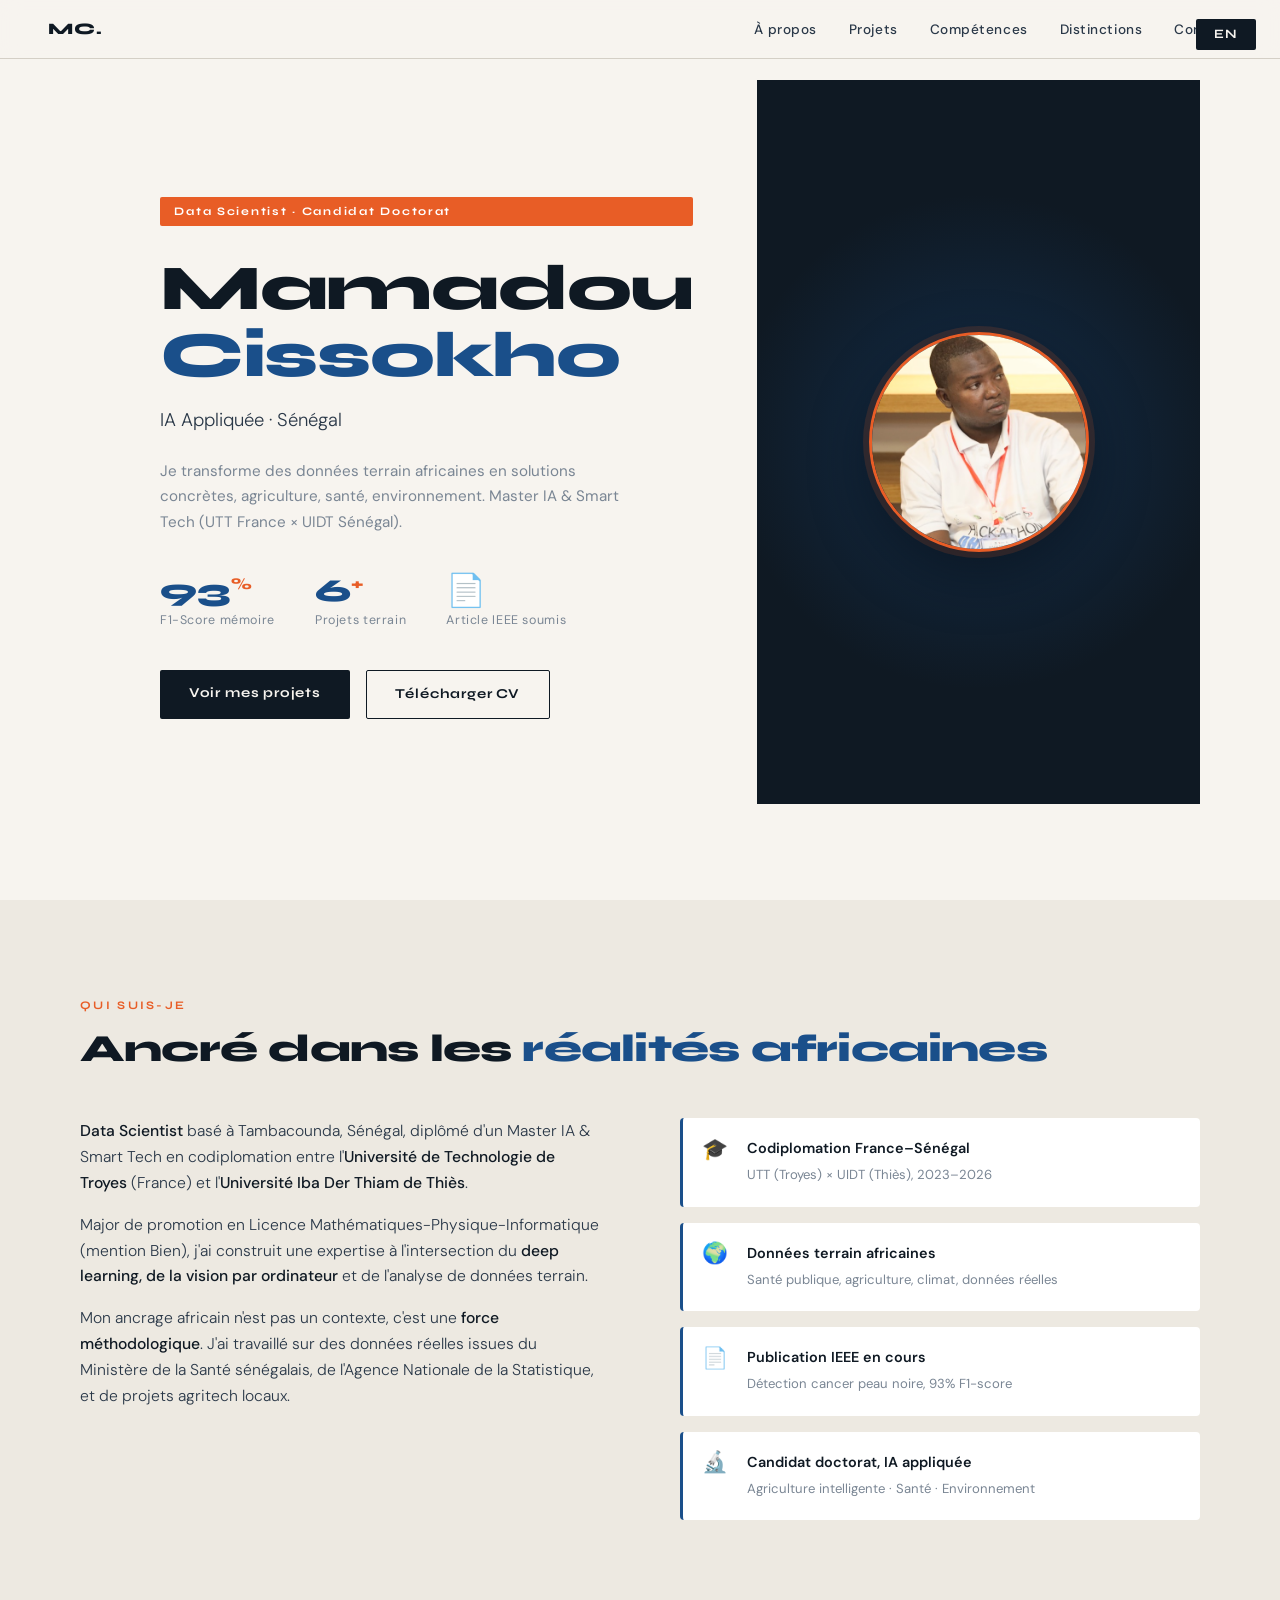
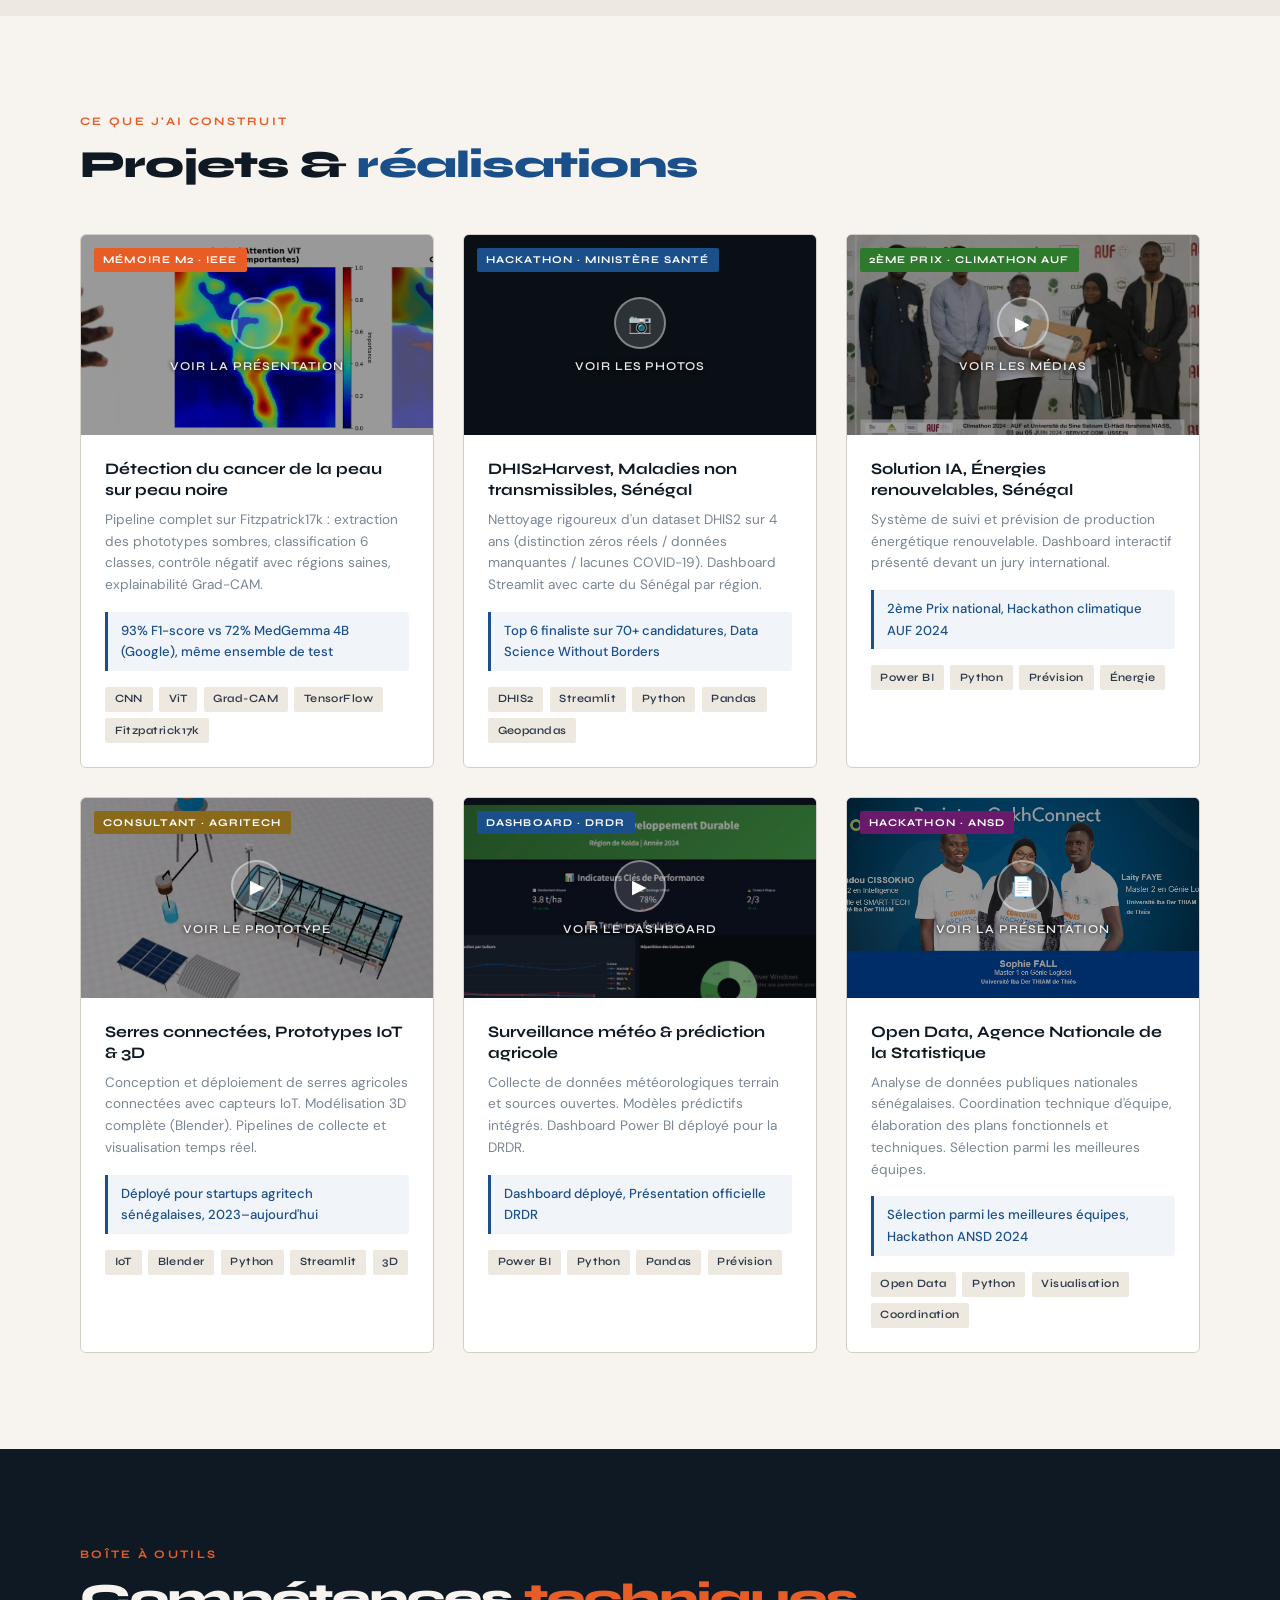
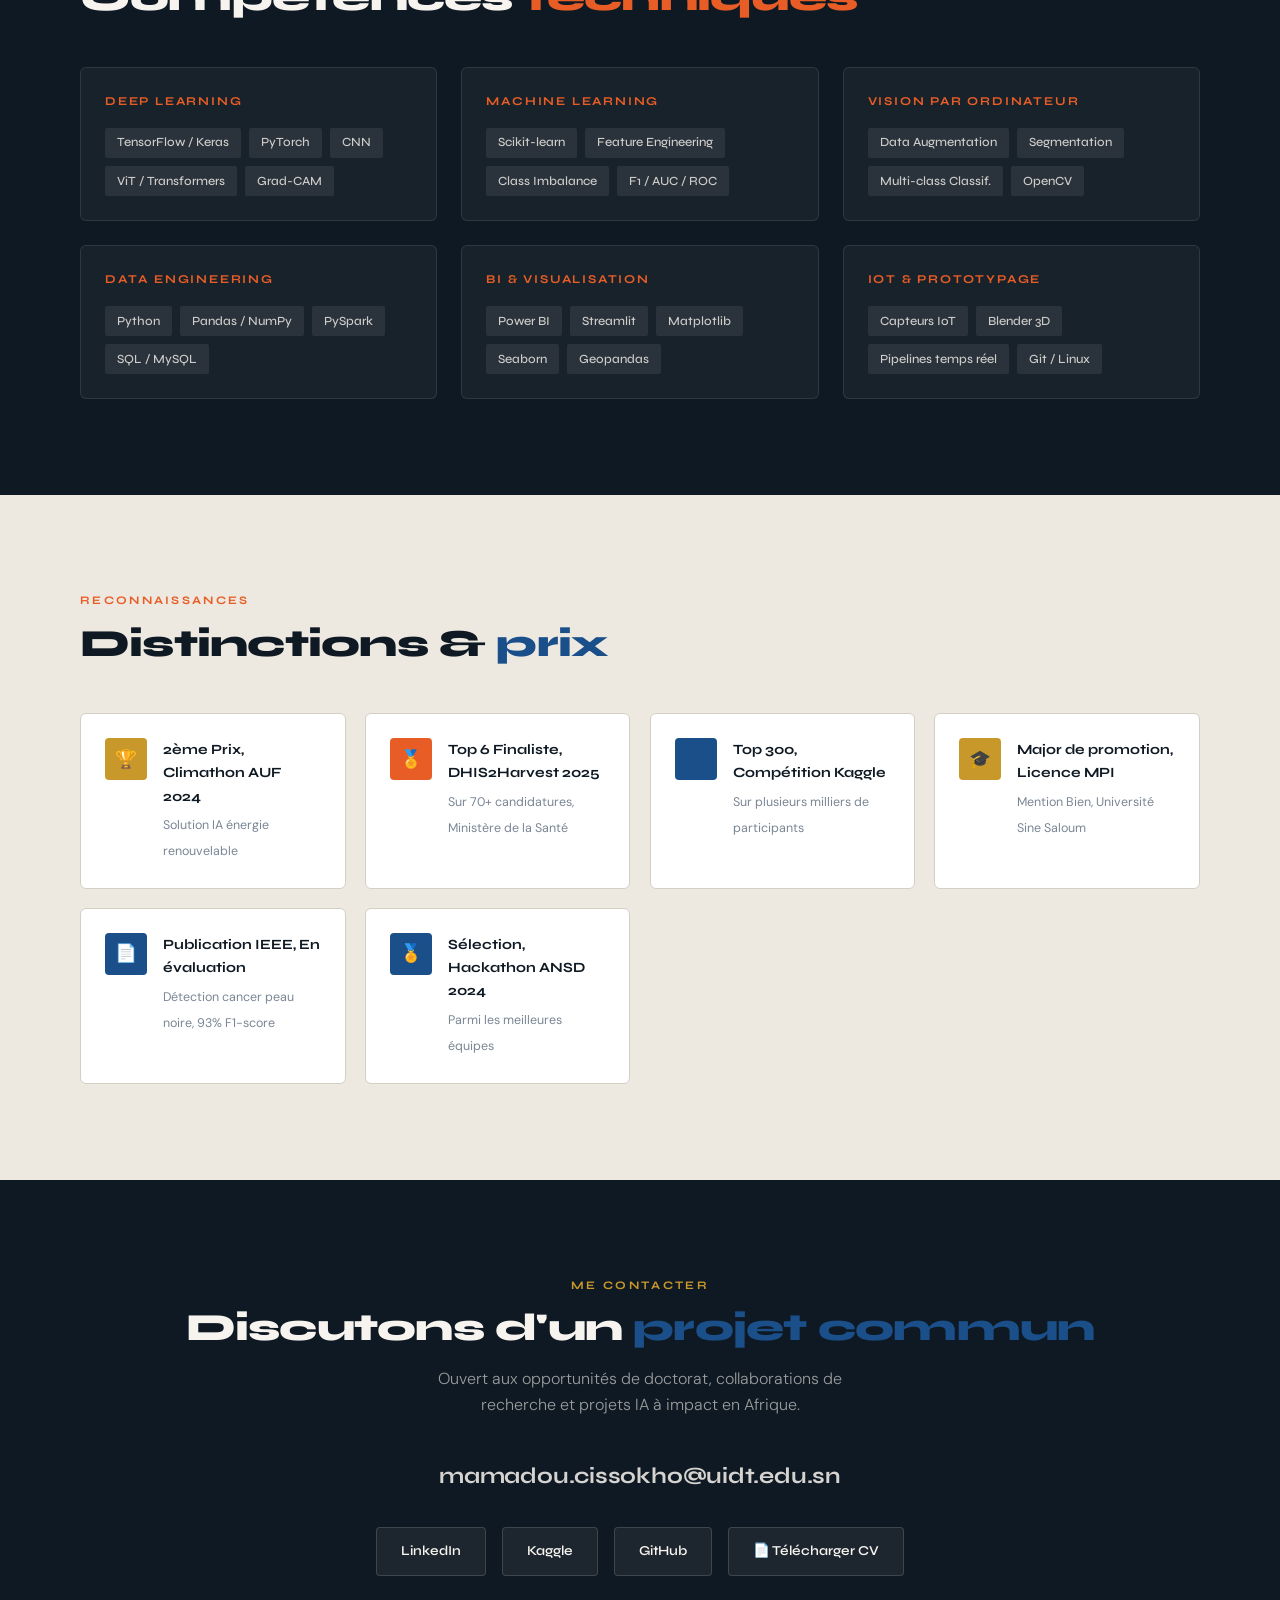
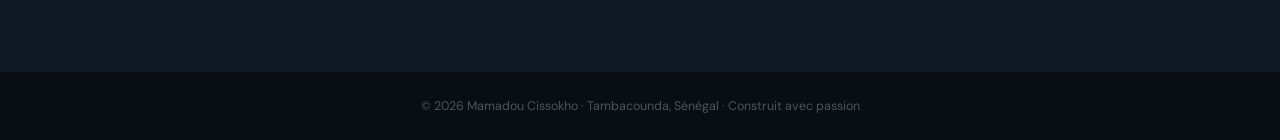
==== commit 9bed4771: "maj1,0,1" ====
--- a/index.html
+++ b/index.html
@@ -3,7 +3,7 @@
 <head>
 <meta charset="UTF-8">
 <meta name="viewport" content="width=device-width, initial-scale=1.0">
-<title>Mamadou Cissokho — Data Scientist</title>
+<title>Mamadou Cissokho, Data Scientist</title>
 <link rel="preconnect" href="https://fonts.googleapis.com">
 <link href="https://fonts.googleapis.com/css2?family=Syne:wght@400;600;700;800&family=DM+Sans:ital,wght@0,300;0,400;0,500;1,300&display=swap" rel="stylesheet">
 <style>
@@ -604,7 +604,7 @@
   border: none;
 }
 
-/* Flèches de navigation — en dehors du media-div pour ne pas être écrasées */
+/* Flèches de navigation, en dehors du media-div pour ne pas être écrasées */
 .lb-nav-btn {
   position: absolute;
   top: 50%;
@@ -713,7 +713,7 @@
     <span class="hero-tag" data-fr="Data Scientist · Candidat Doctorat" data-en="Data Scientist · PhD Candidate">Data Scientist · Candidat Doctorat</span>
     <h1 class="hero-name">Mamadou<br><span>Cissokho</span></h1>
     <p class="hero-role" data-fr="IA Appliquée · Sénégal" data-en="Applied AI · Senegal">IA Appliquée · Sénégal</p>
-    <p class="hero-desc" data-fr="Je transforme des données terrain africaines en solutions concrètes — agriculture, santé, environnement. Master IA & Smart Tech (UTT France × UIDT Sénégal)." data-en="I turn African field data into concrete solutions — agriculture, health, environment. MSc AI & Smart Tech (UTT France × UIDT Senegal).">Je transforme des données terrain africaines en solutions concrètes — agriculture, santé, environnement. Master IA & Smart Tech (UTT France × UIDT Sénégal).</p>
+    <p class="hero-desc" data-fr="Je transforme des données terrain africaines en solutions concrètes, agriculture, santé, environnement. Master IA & Smart Tech (UTT France × UIDT Sénégal)." data-en="I turn African field data into concrete solutions, agriculture, health, environment. MSc AI & Smart Tech (UTT France × UIDT Senegal).">Je transforme des données terrain africaines en solutions concrètes, agriculture, santé, environnement. Master IA & Smart Tech (UTT France × UIDT Sénégal).</p>
     <div class="hero-stat">
       <div class="stat-item">
         <div class="stat-num">93<sup>%</sup></div>
@@ -748,34 +748,34 @@
     <div class="about-text reveal">
       <p data-fr="<strong>Data Scientist</strong> basé à Tambacounda, Sénégal, diplômé d'un Master IA & Smart Tech en codiplomation entre l'<strong>Université de Technologie de Troyes</strong> (France) et l'<strong>Université Iba Der Thiam de Thiès</strong>." data-en="<strong>Data Scientist</strong> based in Tambacounda, Senegal, holding an MSc in AI & Smart Tech through a dual degree between the <strong>University of Technology of Troyes</strong> (France) and <strong>Université Iba Der Thiam de Thiès</strong>."><strong>Data Scientist</strong> basé à Tambacounda, Sénégal, diplômé d'un Master IA & Smart Tech en codiplomation entre l'<strong>Université de Technologie de Troyes</strong> (France) et l'<strong>Université Iba Der Thiam de Thiès</strong>.</p>
       <p data-fr="Major de promotion en Licence Mathématiques-Physique-Informatique (mention Bien), j'ai construit une expertise à l'intersection du <strong>deep learning, de la vision par ordinateur</strong> et de l'analyse de données terrain." data-en="Top of my undergraduate class in Mathematics-Physics-Computer Science (with distinction), I have built expertise at the intersection of <strong>deep learning, computer vision</strong> and real-world data analysis.">Major de promotion en Licence Mathématiques-Physique-Informatique (mention Bien), j'ai construit une expertise à l'intersection du <strong>deep learning, de la vision par ordinateur</strong> et de l'analyse de données terrain.</p>
-      <p data-fr="Mon ancrage africain n'est pas un contexte — c'est une <strong>force méthodologique</strong>. J'ai travaillé sur des données réelles issues du Ministère de la Santé sénégalais, de l'Agence Nationale de la Statistique, et de projets agritech locaux." data-en="My African grounding is not just context — it is a <strong>methodological strength</strong>. I have worked on real data from the Senegalese Ministry of Health, the National Statistics Agency, and local agritech projects.">Mon ancrage africain n'est pas un contexte — c'est une <strong>force méthodologique</strong>. J'ai travaillé sur des données réelles issues du Ministère de la Santé sénégalais, de l'Agence Nationale de la Statistique, et de projets agritech locaux.</p>
+      <p data-fr="Mon ancrage africain n'est pas un contexte, c'est une <strong>force méthodologique</strong>. J'ai travaillé sur des données réelles issues du Ministère de la Santé sénégalais, de l'Agence Nationale de la Statistique, et de projets agritech locaux." data-en="My African grounding is not just context, it is a <strong>methodological strength</strong>. I have worked on real data from the Senegalese Ministry of Health, the National Statistics Agency, and local agritech projects.">Mon ancrage africain n'est pas un contexte, c'est une <strong>force méthodologique</strong>. J'ai travaillé sur des données réelles issues du Ministère de la Santé sénégalais, de l'Agence Nationale de la Statistique, et de projets agritech locaux.</p>
     </div>
     <div class="about-highlights reveal">
       <div class="highlight-item">
         <div class="hi-icon">🎓</div>
         <div class="hi-text">
           <strong data-fr="Codiplomation France–Sénégal" data-en="Dual degree France–Senegal">Codiplomation France–Sénégal</strong>
-          <span data-fr="UTT (Troyes) × UIDT (Thiès) — 2023–2026" data-en="UTT (Troyes) × UIDT (Thiès) — 2023–2026">UTT (Troyes) × UIDT (Thiès) — 2023–2026</span>
+          <span data-fr="UTT (Troyes) × UIDT (Thiès), 2023–2026" data-en="UTT (Troyes) × UIDT (Thiès), 2023–2026">UTT (Troyes) × UIDT (Thiès), 2023–2026</span>
         </div>
       </div>
       <div class="highlight-item">
         <div class="hi-icon">🌍</div>
         <div class="hi-text">
           <strong data-fr="Données terrain africaines" data-en="African field data">Données terrain africaines</strong>
-          <span data-fr="Santé publique, agriculture, climat — données réelles" data-en="Public health, agriculture, climate — real data">Santé publique, agriculture, climat — données réelles</span>
+          <span data-fr="Santé publique, agriculture, climat, données réelles" data-en="Public health, agriculture, climate, real data">Santé publique, agriculture, climat, données réelles</span>
         </div>
       </div>
       <div class="highlight-item">
         <div class="hi-icon">📄</div>
         <div class="hi-text">
           <strong data-fr="Publication IEEE en cours" data-en="IEEE publication under review">Publication IEEE en cours</strong>
-          <span data-fr="Détection cancer peau noire — 93% F1-score" data-en="Dark skin cancer detection — 93% F1-score">Détection cancer peau noire — 93% F1-score</span>
+          <span data-fr="Détection cancer peau noire, 93% F1-score" data-en="Dark skin cancer detection, 93% F1-score">Détection cancer peau noire, 93% F1-score</span>
         </div>
       </div>
       <div class="highlight-item">
         <div class="hi-icon">🔬</div>
         <div class="hi-text">
-          <strong data-fr="Candidat doctorat — IA appliquée" data-en="PhD candidate — Applied AI">Candidat doctorat — IA appliquée</strong>
+          <strong data-fr="Candidat doctorat, IA appliquée" data-en="PhD candidate, Applied AI">Candidat doctorat, IA appliquée</strong>
           <span data-fr="Agriculture intelligente · Santé · Environnement" data-en="Smart agriculture · Health · Environment">Agriculture intelligente · Santé · Environnement</span>
         </div>
       </div>
@@ -793,7 +793,7 @@
     <div class="project-card reveal">
       <div class="project-media" style="background-image: url('skin_cancer/aperçu.png'); background-size: cover; background-position: center;">
         <button class="project-media-placeholder" onclick="openProjectMedia('skin_cancer')">
-          <div class="play-icon">📊</div>
+          <div class="play-icon"></div>
           <span class="media-label" data-fr="VOIR LA PRÉSENTATION" data-en="VIEW PRESENTATION">VOIR LA PRÉSENTATION</span>
         </button>
       </div>
@@ -801,7 +801,7 @@
       <div class="project-body">
         <h3 class="project-title" data-fr="Détection du cancer de la peau sur peau noire" data-en="Skin Cancer Detection on Dark Skin">Détection du cancer de la peau sur peau noire</h3>
         <p class="project-desc" data-fr="Pipeline complet sur Fitzpatrick17k : extraction des phototypes sombres, classification 6 classes, contrôle négatif avec régions saines, explainabilité Grad-CAM." data-en="Full pipeline on Fitzpatrick17k: dark skin phototype extraction, 6-class classification, negative control with healthy regions, Grad-CAM explainability.">Pipeline complet sur Fitzpatrick17k : extraction des phototypes sombres, classification 6 classes, contrôle négatif avec régions saines, explainabilité Grad-CAM.</p>
-        <div class="project-result" data-fr="93% F1-score vs 72% MedGemma 4B (Google) — même ensemble de test" data-en="93% F1-score vs 72% MedGemma 4B (Google) — same test set">93% F1-score vs 72% MedGemma 4B (Google) — même ensemble de test</div>
+        <div class="project-result" data-fr="93% F1-score vs 72% MedGemma 4B (Google), même ensemble de test" data-en="93% F1-score vs 72% MedGemma 4B (Google), same test set">93% F1-score vs 72% MedGemma 4B (Google), même ensemble de test</div>
         <div class="project-tags"><span class="tag">CNN</span><span class="tag">ViT</span><span class="tag">Grad-CAM</span><span class="tag">TensorFlow</span><span class="tag">Fitzpatrick17k</span></div>
       </div>
     </div>
@@ -816,9 +816,9 @@
       </div>
       <span class="project-type-badge" style="background:#1a4f8a;" data-fr="HACKATHON · MINISTÈRE SANTÉ" data-en="HACKATHON · HEALTH MINISTRY">HACKATHON · MINISTÈRE SANTÉ</span>
       <div class="project-body">
-        <h3 class="project-title" data-fr="DHIS2Harvest — Maladies non transmissibles, Sénégal" data-en="DHIS2Harvest — Non-communicable diseases, Senegal">DHIS2Harvest — Maladies non transmissibles, Sénégal</h3>
+        <h3 class="project-title" data-fr="DHIS2Harvest, Maladies non transmissibles, Sénégal" data-en="DHIS2Harvest, Non-communicable diseases, Senegal">DHIS2Harvest, Maladies non transmissibles, Sénégal</h3>
         <p class="project-desc" data-fr="Nettoyage rigoureux d'un dataset DHIS2 sur 4 ans (distinction zéros réels / données manquantes / lacunes COVID-19). Dashboard Streamlit avec carte du Sénégal par région." data-en="Rigorous cleaning of a 4-year DHIS2 dataset (distinguishing true zeros / missing data / COVID-19 gaps). Streamlit dashboard with Senegal map by region.">Nettoyage rigoureux d'un dataset DHIS2 sur 4 ans (distinction zéros réels / données manquantes / lacunes COVID-19). Dashboard Streamlit avec carte du Sénégal par région.</p>
-        <div class="project-result" data-fr="Top 6 finaliste sur 70+ candidatures — Data Science Without Borders" data-en="Top 6 finalist out of 70+ applications — Data Science Without Borders">Top 6 finaliste sur 70+ candidatures — Data Science Without Borders</div>
+        <div class="project-result" data-fr="Top 6 finaliste sur 70+ candidatures, Data Science Without Borders" data-en="Top 6 finalist out of 70+ applications, Data Science Without Borders">Top 6 finaliste sur 70+ candidatures, Data Science Without Borders</div>
         <div class="project-tags"><span class="tag">DHIS2</span><span class="tag">Streamlit</span><span class="tag">Python</span><span class="tag">Pandas</span><span class="tag">Geopandas</span></div>
       </div>
     </div>
@@ -833,9 +833,9 @@
       </div>
       <span class="project-type-badge" style="background:#2d7a2d;" data-fr="2ÈME PRIX · CLIMATHON AUF" data-en="2ND PRIZE · CLIMATHON AUF">2ÈME PRIX · CLIMATHON AUF</span>
       <div class="project-body">
-        <h3 class="project-title" data-fr="Solution IA — Énergies renouvelables, Sénégal" data-en="AI Solution — Renewable Energy, Senegal">Solution IA — Énergies renouvelables, Sénégal</h3>
+        <h3 class="project-title" data-fr="Solution IA, Énergies renouvelables, Sénégal" data-en="AI Solution, Renewable Energy, Senegal">Solution IA, Énergies renouvelables, Sénégal</h3>
         <p class="project-desc" data-fr="Système de suivi et prévision de production énergétique renouvelable. Dashboard interactif présenté devant un jury international." data-en="Renewable energy production monitoring and forecasting system. Interactive dashboard presented to an international jury.">Système de suivi et prévision de production énergétique renouvelable. Dashboard interactif présenté devant un jury international.</p>
-        <div class="project-result" data-fr="2ème Prix national — Hackathon climatique AUF 2024" data-en="2nd National Prize — AUF Climate Hackathon 2024">2ème Prix national — Hackathon climatique AUF 2024</div>
+        <div class="project-result" data-fr="2ème Prix national, Hackathon climatique AUF 2024" data-en="2nd National Prize, AUF Climate Hackathon 2024">2ème Prix national, Hackathon climatique AUF 2024</div>
         <div class="project-tags"><span class="tag">Power BI</span><span class="tag">Python</span><span class="tag">Prévision</span><span class="tag">Énergie</span></div>
       </div>
     </div>
@@ -850,9 +850,9 @@
       </div>
       <span class="project-type-badge" style="background:#8a6a1a;" data-fr="CONSULTANT · AGRITECH" data-en="CONSULTANT · AGRITECH">CONSULTANT · AGRITECH</span>
       <div class="project-body">
-        <h3 class="project-title" data-fr="Serres connectées — Prototypes IoT & 3D" data-en="Smart Greenhouses — IoT & 3D Prototypes">Serres connectées — Prototypes IoT & 3D</h3>
+        <h3 class="project-title" data-fr="Serres connectées, Prototypes IoT & 3D" data-en="Smart Greenhouses, IoT & 3D Prototypes">Serres connectées, Prototypes IoT & 3D</h3>
         <p class="project-desc" data-fr="Conception et déploiement de serres agricoles connectées avec capteurs IoT. Modélisation 3D complète (Blender). Pipelines de collecte et visualisation temps réel." data-en="Design and deployment of connected greenhouses with IoT sensors. Full 3D modeling (Blender). Real-time data collection and visualization pipelines.">Conception et déploiement de serres agricoles connectées avec capteurs IoT. Modélisation 3D complète (Blender). Pipelines de collecte et visualisation temps réel.</p>
-        <div class="project-result" data-fr="Déployé pour startups agritech sénégalaises — 2023–aujourd'hui" data-en="Deployed for Senegalese agritech startups — 2023–present">Déployé pour startups agritech sénégalaises — 2023–aujourd'hui</div>
+        <div class="project-result" data-fr="Déployé pour startups agritech sénégalaises, 2023–aujourd'hui" data-en="Deployed for Senegalese agritech startups, 2023–present">Déployé pour startups agritech sénégalaises, 2023–aujourd'hui</div>
         <div class="project-tags"><span class="tag">IoT</span><span class="tag">Blender</span><span class="tag">Python</span><span class="tag">Streamlit</span><span class="tag">3D</span></div>
       </div>
     </div>
@@ -869,7 +869,7 @@
       <div class="project-body">
         <h3 class="project-title" data-fr="Surveillance météo & prédiction agricole" data-en="Weather monitoring & agricultural prediction">Surveillance météo & prédiction agricole</h3>
         <p class="project-desc" data-fr="Collecte de données météorologiques terrain et sources ouvertes. Modèles prédictifs intégrés. Dashboard Power BI déployé pour la DRDR." data-en="Collection of field and open-source weather data. Integrated predictive models. Power BI dashboard deployed for the DRDR.">Collecte de données météorologiques terrain et sources ouvertes. Modèles prédictifs intégrés. Dashboard Power BI déployé pour la DRDR.</p>
-        <div class="project-result" data-fr="Dashboard déployé — Présentation officielle DRDR" data-en="Deployed dashboard — Official DRDR presentation">Dashboard déployé — Présentation officielle DRDR</div>
+        <div class="project-result" data-fr="Dashboard déployé, Présentation officielle DRDR" data-en="Deployed dashboard, Official DRDR presentation">Dashboard déployé, Présentation officielle DRDR</div>
         <div class="project-tags"><span class="tag">Power BI</span><span class="tag">Python</span><span class="tag">Pandas</span><span class="tag">Prévision</span></div>
       </div>
     </div>
@@ -884,9 +884,9 @@
       </div>
       <span class="project-type-badge" style="background:#6a1a6a;" data-fr="HACKATHON · ANSD" data-en="HACKATHON · ANSD">HACKATHON · ANSD</span>
       <div class="project-body">
-        <h3 class="project-title" data-fr="Open Data — Agence Nationale de la Statistique" data-en="Open Data — National Statistics Agency">Open Data — Agence Nationale de la Statistique</h3>
+        <h3 class="project-title" data-fr="Open Data, Agence Nationale de la Statistique" data-en="Open Data, National Statistics Agency">Open Data, Agence Nationale de la Statistique</h3>
         <p class="project-desc" data-fr="Analyse de données publiques nationales sénégalaises. Coordination technique d'équipe, élaboration des plans fonctionnels et techniques. Sélection parmi les meilleures équipes." data-en="Analysis of Senegalese national public data. Technical team coordination, functional and technical planning. Selected among the top teams.">Analyse de données publiques nationales sénégalaises. Coordination technique d'équipe, élaboration des plans fonctionnels et techniques. Sélection parmi les meilleures équipes.</p>
-        <div class="project-result" data-fr="Sélection parmi les meilleures équipes — Hackathon ANSD 2024" data-en="Selected among top teams — ANSD Hackathon 2024">Sélection parmi les meilleures équipes — Hackathon ANSD 2024</div>
+        <div class="project-result" data-fr="Sélection parmi les meilleures équipes, Hackathon ANSD 2024" data-en="Selected among top teams, ANSD Hackathon 2024">Sélection parmi les meilleures équipes, Hackathon ANSD 2024</div>
         <div class="project-tags"><span class="tag">Open Data</span><span class="tag">Python</span><span class="tag">Visualisation</span><span class="tag">Coordination</span></div>
       </div>
     </div>
@@ -913,12 +913,12 @@
   <p class="section-eyebrow" data-fr="Reconnaissances" data-en="Recognition">Reconnaissances</p>
   <h2 class="section-title" data-fr="Distinctions & <em>prix</em>" data-en="Awards & <em>honors</em>">Distinctions & <em>prix</em></h2>
   <div class="dist-grid">
-    <div class="dist-card reveal"><div class="dist-icon gold">🏆</div><div class="dist-content"><strong data-fr="2ème Prix — Climathon AUF 2024" data-en="2nd Prize — Climathon AUF 2024">2ème Prix — Climathon AUF 2024</strong><span data-fr="Solution IA énergie renouvelable" data-en="AI renewable energy solution">Solution IA énergie renouvelable</span></div></div>
-    <div class="dist-card reveal"><div class="dist-icon orange">🏅</div><div class="dist-content"><strong data-fr="Top 6 Finaliste — DHIS2Harvest 2025" data-en="Top 6 Finalist — DHIS2Harvest 2025">Top 6 Finaliste — DHIS2Harvest 2025</strong><span data-fr="Sur 70+ candidatures — Ministère de la Santé" data-en="Out of 70+ applications — Ministry of Health">Sur 70+ candidatures — Ministère de la Santé</span></div></div>
-    <div class="dist-card reveal"><div class="dist-icon">📊</div><div class="dist-content"><strong data-fr="Top 300 — Compétition Kaggle" data-en="Top 300 — Kaggle Competition">Top 300 — Compétition Kaggle</strong><span data-fr="Sur plusieurs milliers de participants" data-en="Among thousands of participants">Sur plusieurs milliers de participants</span></div></div>
-    <div class="dist-card reveal"><div class="dist-icon gold">🎓</div><div class="dist-content"><strong data-fr="Major de promotion — Licence MPI" data-en="Top of class — BSc MPI">Major de promotion — Licence MPI</strong><span data-fr="Mention Bien — Université Sine Saloum" data-en="With distinction — Université Sine Saloum">Mention Bien — Université Sine Saloum</span></div></div>
-    <div class="dist-card reveal"><div class="dist-icon">📄</div><div class="dist-content"><strong data-fr="Publication IEEE — En évaluation" data-en="IEEE Publication — Under review">Publication IEEE — En évaluation</strong><span data-fr="Détection cancer peau noire, 93% F1-score" data-en="Dark skin cancer detection, 93% F1-score">Détection cancer peau noire, 93% F1-score</span></div></div>
-    <div class="dist-card reveal"><div class="dist-icon">🏅</div><div class="dist-content"><strong data-fr="Sélection — Hackathon ANSD 2024" data-en="Selected — ANSD Hackathon 2024">Sélection — Hackathon ANSD 2024</strong><span data-fr="Parmi les meilleures équipes" data-en="Among the top teams">Parmi les meilleures équipes</span></div></div>
+    <div class="dist-card reveal"><div class="dist-icon gold">🏆</div><div class="dist-content"><strong data-fr="2ème Prix, Climathon AUF 2024" data-en="2nd Prize, Climathon AUF 2024">2ème Prix, Climathon AUF 2024</strong><span data-fr="Solution IA énergie renouvelable" data-en="AI renewable energy solution">Solution IA énergie renouvelable</span></div></div>
+    <div class="dist-card reveal"><div class="dist-icon orange">🏅</div><div class="dist-content"><strong data-fr="Top 6 Finaliste, DHIS2Harvest 2025" data-en="Top 6 Finalist, DHIS2Harvest 2025">Top 6 Finaliste, DHIS2Harvest 2025</strong><span data-fr="Sur 70+ candidatures, Ministère de la Santé" data-en="Out of 70+ applications, Ministry of Health">Sur 70+ candidatures, Ministère de la Santé</span></div></div>
+    <div class="dist-card reveal"><div class="dist-icon"></div><div class="dist-content"><strong data-fr="Top 300, Compétition Kaggle" data-en="Top 300, Kaggle Competition">Top 300, Compétition Kaggle</strong><span data-fr="Sur plusieurs milliers de participants" data-en="Among thousands of participants">Sur plusieurs milliers de participants</span></div></div>
+    <div class="dist-card reveal"><div class="dist-icon gold">🎓</div><div class="dist-content"><strong data-fr="Major de promotion, Licence MPI" data-en="Top of class, BSc MPI">Major de promotion, Licence MPI</strong><span data-fr="Mention Bien, Université Sine Saloum" data-en="With distinction, Université Sine Saloum">Mention Bien, Université Sine Saloum</span></div></div>
+    <div class="dist-card reveal"><div class="dist-icon">📄</div><div class="dist-content"><strong data-fr="Publication IEEE, En évaluation" data-en="IEEE Publication, Under review">Publication IEEE, En évaluation</strong><span data-fr="Détection cancer peau noire, 93% F1-score" data-en="Dark skin cancer detection, 93% F1-score">Détection cancer peau noire, 93% F1-score</span></div></div>
+    <div class="dist-card reveal"><div class="dist-icon">🏅</div><div class="dist-content"><strong data-fr="Sélection, Hackathon ANSD 2024" data-en="Selected, ANSD Hackathon 2024">Sélection, Hackathon ANSD 2024</strong><span data-fr="Parmi les meilleures équipes" data-en="Among the top teams">Parmi les meilleures équipes</span></div></div>
   </div>
 </section>
 
@@ -929,10 +929,10 @@
   <p class="contact-desc" data-fr="Ouvert aux opportunités de doctorat, collaborations de recherche et projets IA à impact en Afrique." data-en="Open to PhD opportunities, research collaborations, and high-impact AI projects in Africa.">Ouvert aux opportunités de doctorat, collaborations de recherche et projets IA à impact en Afrique.</p>
   <a href="mailto:mamadoucissokho@example.com" class="contact-email-big">mamadou.cissokho@uidt.edu.sn</a>
   <div class="contact-links">
-    <a href="https://linkedin.com/in/rebrand.ly/34lfaaq" target="_blank" class="contact-link">💼 LinkedIn</a>
-    <a href="https://kaggle.com/cisko6koman" target="_blank" class="contact-link">📊 Kaggle</a>
-    <a href="https://github.com/cisko6koman" target="_blank" class="contact-link">💻 GitHub</a>
-    <a href="CV_Mamadou_Cissokho_Doctorat.docx" class="contact-link" data-fr="📄 Télécharger CV" data-en="📄 Download CV">📄 Télécharger CV</a>
+    <a href="https://www.linkedin.com/in/mamadou-cissokho-228186339/" target="_blank" class="contact-link"> LinkedIn</a>
+    <a href="https://kaggle.com/cisko6koman" target="_blank" class="contact-link">Kaggle</a>
+    <a href="https://github.com/6KO481" target="_blank" class="contact-link">GitHub</a>
+    <a href="CV_Mamadou_Cissokho_Doctorat.pdf" class="contact-link" data-fr="Télécharger CV" data-en="📄 Download CV">📄 Télécharger CV</a>
   </div>
 </section>
 
@@ -941,7 +941,7 @@
 </footer>
 
 <!-- ══════════════════════════════════════════
-     LIGHTBOX — structure fixe, jamais écrasée
+     LIGHTBOX, structure fixe, jamais écrasée
      ══════════════════════════════════════════ -->
 <div class="lightbox-overlay" id="lightbox">
   <div class="lightbox-inner">
@@ -977,7 +977,7 @@
    ═══════════════════════════════════════ */
 const projectMedia = {
   skin_cancer: [
-    { type: 'pptx', url: 'skin_cancer/Presentation_Cissokho.pptx', title: 'Présentation PowerPoint — Skin Cancer' }
+    { type: 'pptx', url: 'skin_cancer/Presentation_Cissokho.pptx', title: 'Présentation PowerPoint, Skin Cancer' }
   ],
   dhis2: [
     { type: 'image', url: 'dhis2/aperçu.JPG',  title: 'Aperçu du projet' },
@@ -991,8 +991,8 @@
     { type: 'image', url: 'climathon/2.jpeg',           title: 'Photo 2' }
   ],
   '3d': [
-    { type: 'video', url: '3d/Pm1.mp4',     title: 'Vidéo 1 — Prototype IoT' },
-    { type: 'video', url: '3d/projet4.mp4', title: 'Vidéo 2 — Modélisation 3D' }
+    { type: 'video', url: '3d/Pm1.mp4',     title: 'Vidéo 1, Prototype IoT' },
+    { type: 'video', url: '3d/projet4.mp4', title: 'Vidéo 2, Modélisation 3D' }
   ],
   drdr: [
     { type: 'video', url: 'drdr/demoBig.mp4', title: 'Démonstration Dashboard DRDR' }
@@ -1075,12 +1075,12 @@
     noticeEl.innerHTML = `<a href="${m.url}" target="_blank">↗ Ouvrir l'image en plein écran</a>`;
   }
   else if (m.type === 'pptx') {
-    /* Carte de téléchargement — les PPTX ne peuvent pas s'afficher nativement dans le navigateur sans serveur */
+    /* Carte de téléchargement, les PPTX ne peuvent pas s'afficher nativement dans le navigateur sans serveur */
     const absUrl = new URL(m.url, window.location.href).href;
     const viewerUrl = `https://docs.google.com/gview?url=${encodeURIComponent(absUrl)}&embedded=true`;
     mediaEl.innerHTML = `
       <div class="pptx-card">
-        <div class="pptx-icon">📊</div>
+        <div class="pptx-icon"></div>
         <strong style="font-family:var(--font-display);font-size:1rem;">${m.title}</strong>
         <p>Les fichiers PowerPoint ne peuvent pas s'afficher directement dans le navigateur depuis un fichier local. Téléchargez-le ou hébergez le site pour l'aperçu intégré.</p>
         <a href="${m.url}" download class="pptx-btn">⬇ Télécharger la présentation</a>
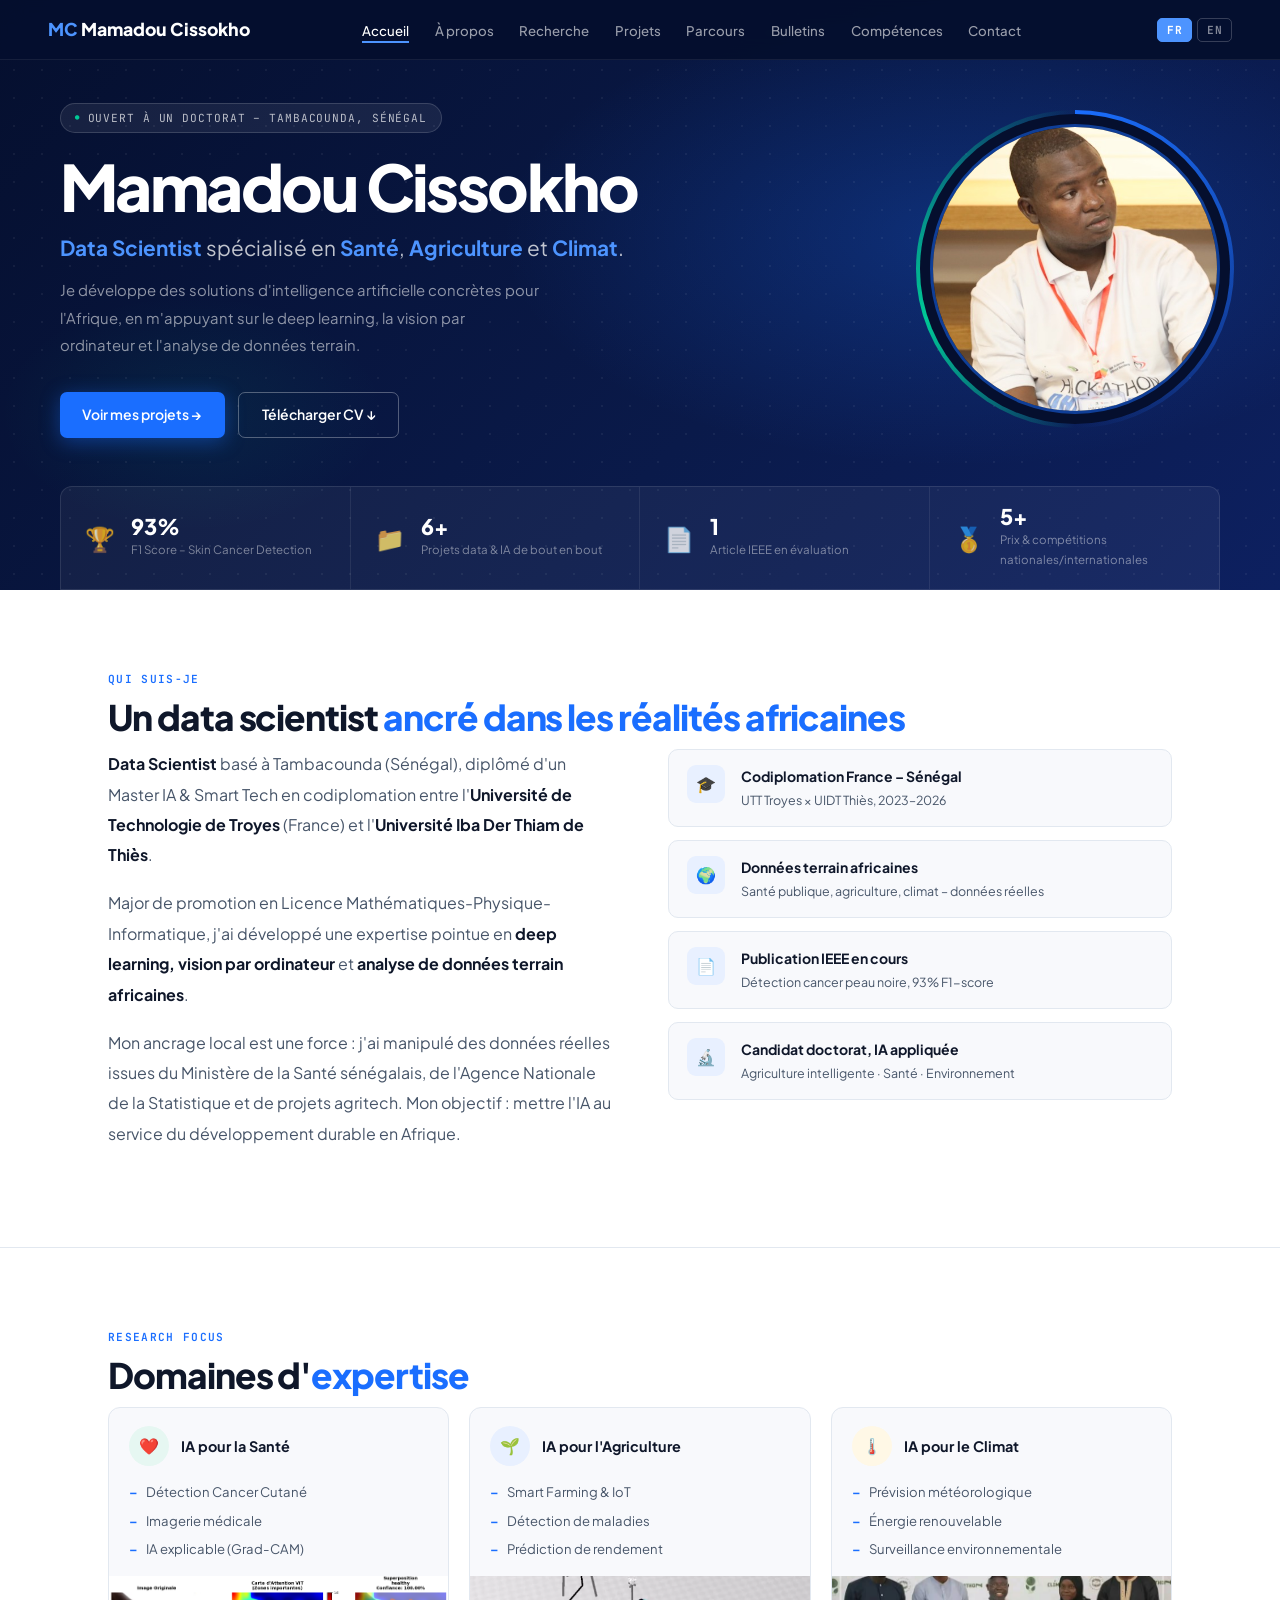
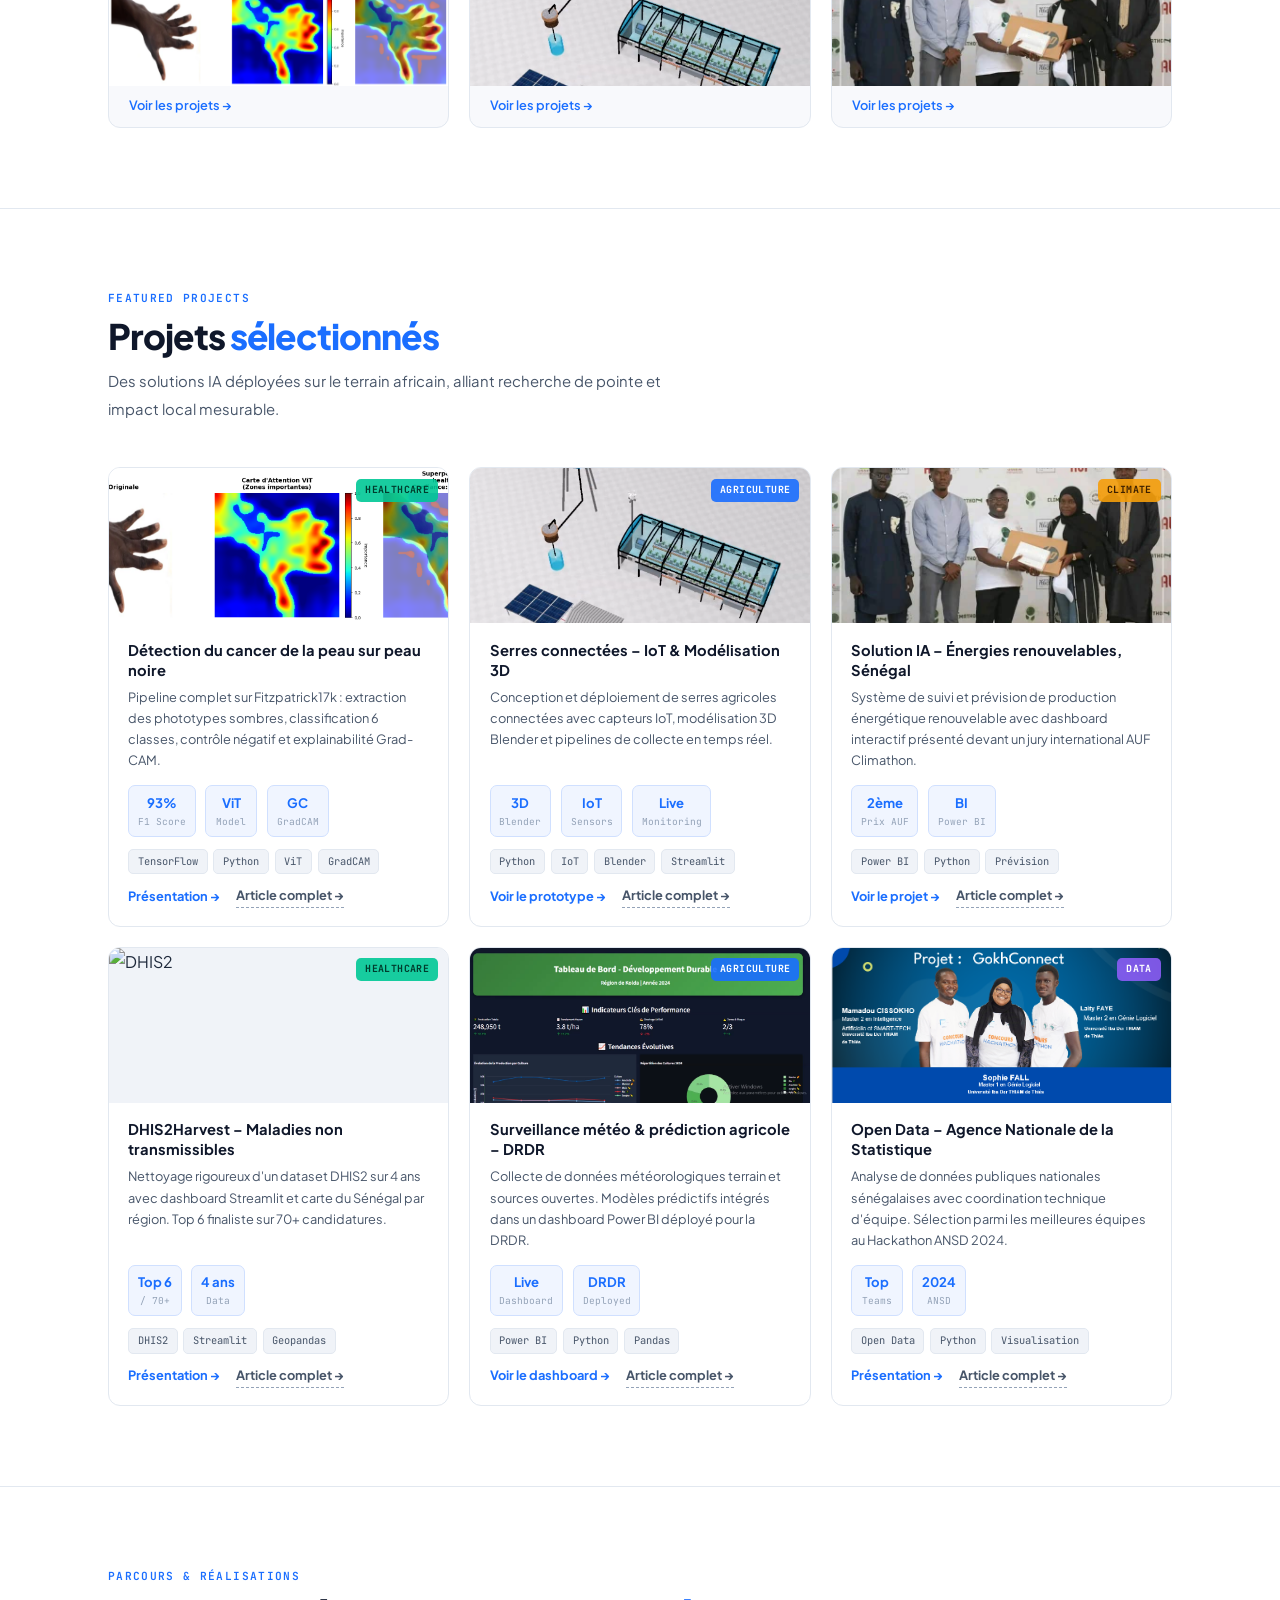
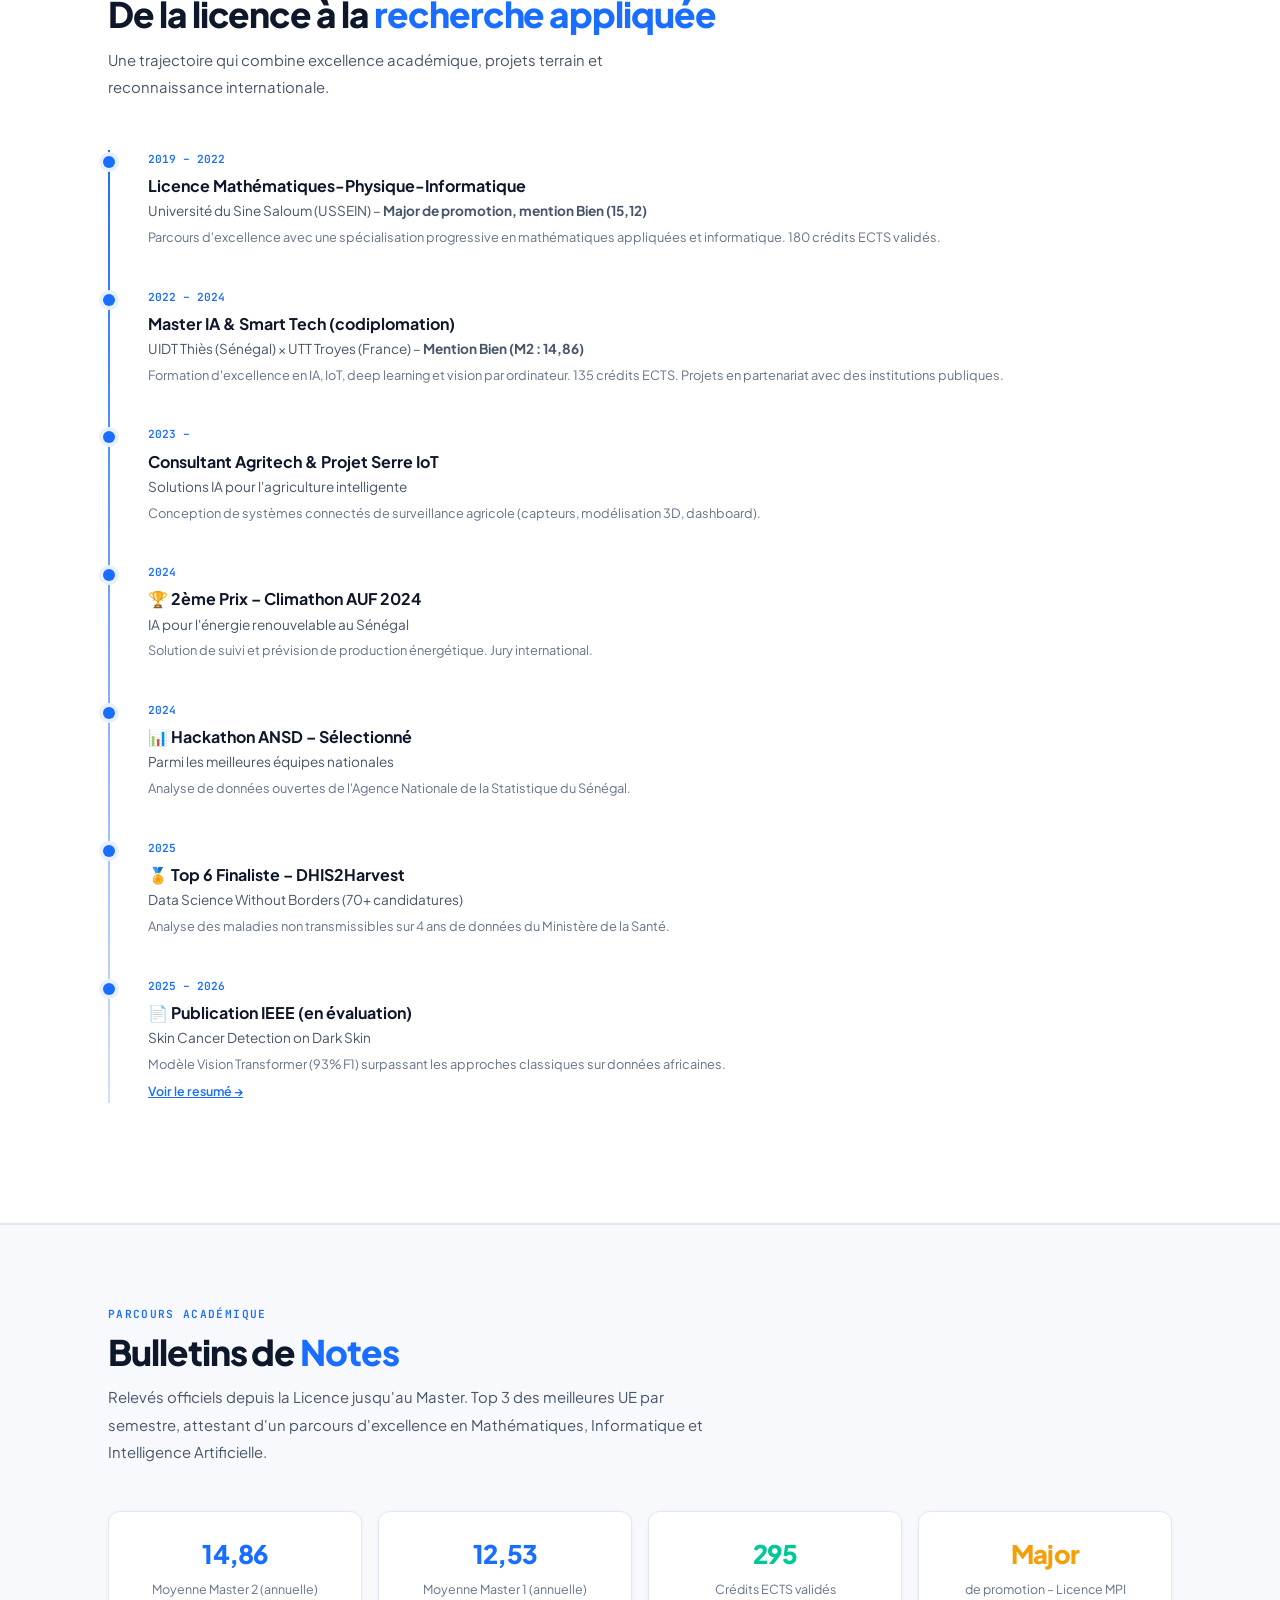
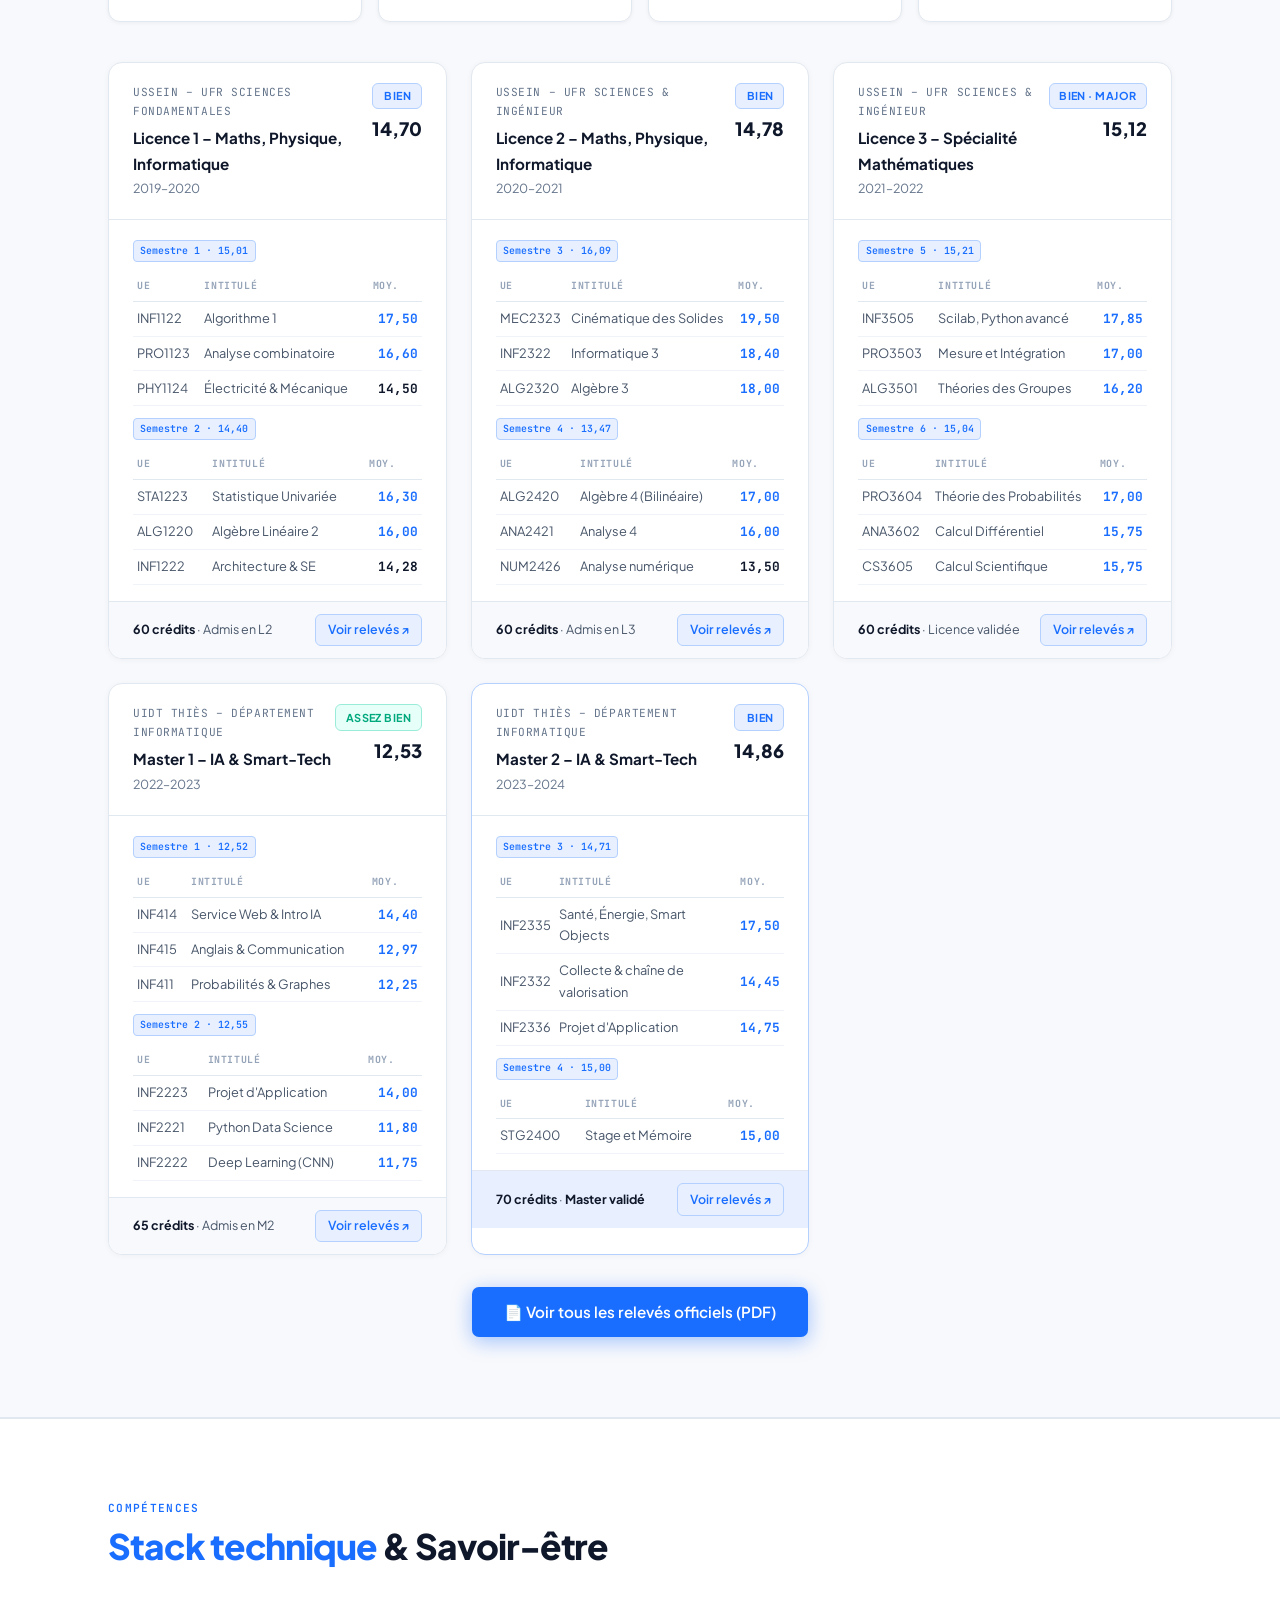
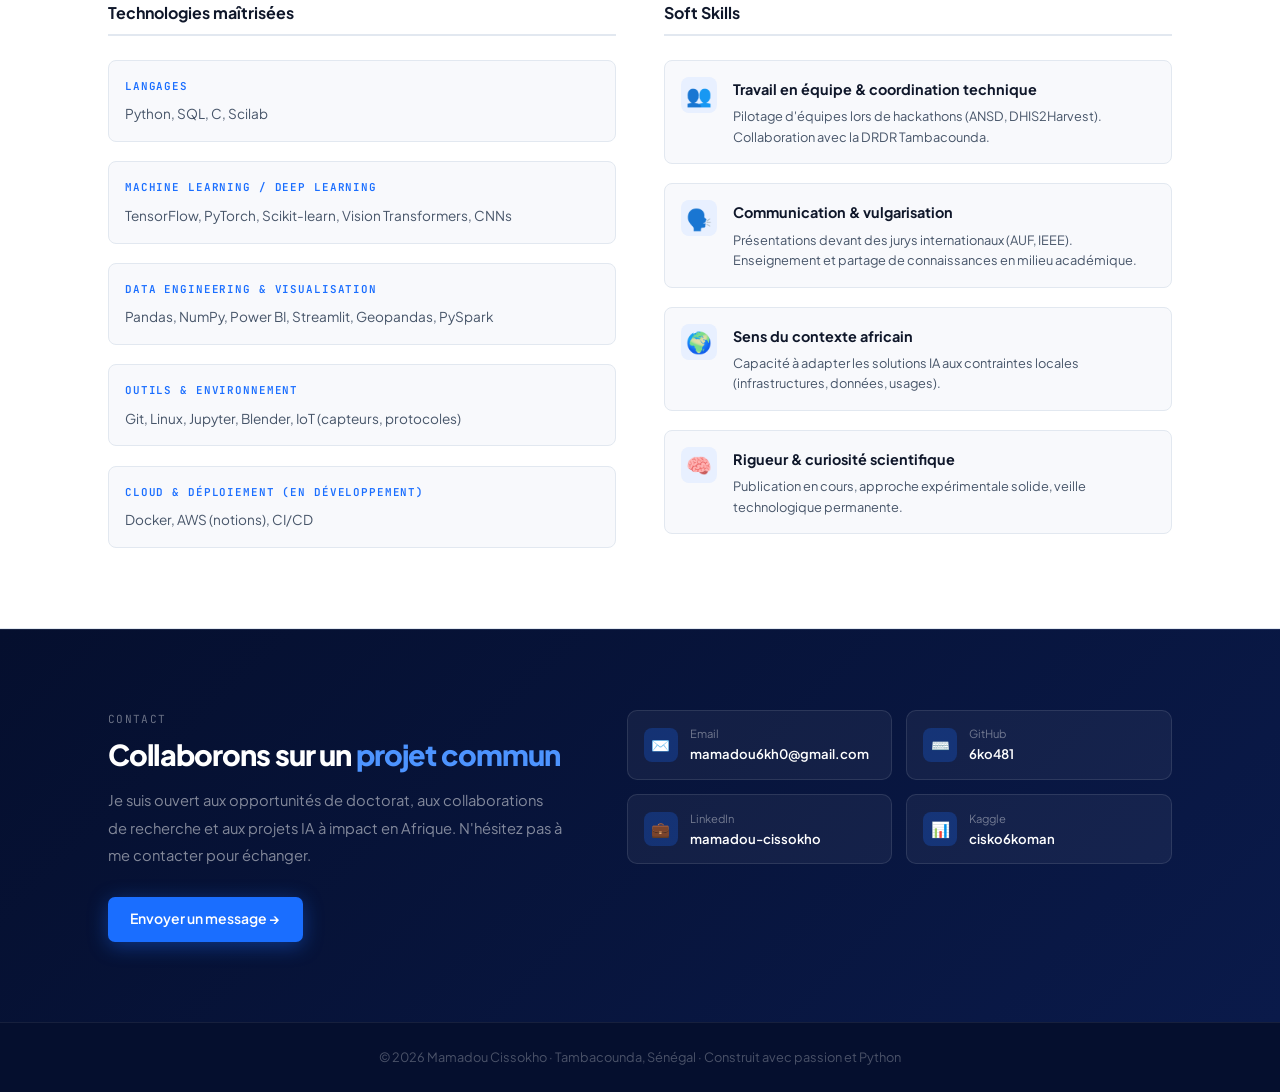
==== commit 04084393: "MAJ" ====
--- a/index.html
+++ b/index.html
@@ -3,1159 +3,950 @@
 <head>
 <meta charset="UTF-8">
 <meta name="viewport" content="width=device-width, initial-scale=1.0">
-<title>Mamadou Cissokho, Data Scientist</title>
+<title>Mamadou Cissokho – Data Scientist, Santé • Agriculture • Climat</title>
 <link rel="preconnect" href="https://fonts.googleapis.com">
-<link href="https://fonts.googleapis.com/css2?family=Syne:wght@400;600;700;800&family=DM+Sans:ital,wght@0,300;0,400;0,500;1,300&display=swap" rel="stylesheet">
+<link href="https://fonts.googleapis.com/css2?family=Plus+Jakarta+Sans:wght@300;400;500;600;700;800&family=JetBrains+Mono:wght@400;500&display=swap" rel="stylesheet">
+<link rel="stylesheet" href="style.css">
 <style>
-:root {
-  --ink: #0f1923;
-  --ink2: #2a3848;
-  --paper: #f7f4ef;
-  --cream: #ede9e1;
-  --accent: #1a4f8a;
-  --accent2: #e85d26;
-  --gold: #c8992a;
-  --light: #ffffff;
-  --muted: #7a8694;
-  --border: #d4cfc6;
-  --font-display: 'Syne', sans-serif;
-  --font-body: 'DM Sans', sans-serif;
-}
-* { margin: 0; padding: 0; box-sizing: border-box; }
-html { scroll-behavior: smooth; }
-body {
-  background: var(--paper);
-  color: var(--ink);
-  font-family: var(--font-body);
-  font-size: 16px;
-  line-height: 1.65;
-  overflow-x: hidden;
-}
-.lang-btn {
-  position: fixed;
-  top: 1.2rem;
-  right: 1.5rem;
-  z-index: 999;
-  background: var(--ink);
-  color: var(--paper);
-  border: none;
-  padding: .45rem 1.1rem;
-  font-family: var(--font-display);
-  font-size: .8rem;
-  font-weight: 700;
-  letter-spacing: .1em;
-  cursor: pointer;
-  border-radius: 2px;
-  transition: background .2s;
-}
-.lang-btn:hover { background: var(--accent); }
-nav {
-  position: fixed;
-  top: 0; left: 0;
-  width: 100%;
-  z-index: 100;
-  padding: 1rem 3rem;
+/* ── Langue switcher ── */
+.lang-switcher {
   display: flex;
   align-items: center;
+  gap: 0.3rem;
+  margin-left: 1.5rem;
+}
+.lang-btn {
+  font-family: var(--mono);
+  font-size: 0.7rem;
+  font-weight: 700;
+  padding: 0.25rem 0.55rem;
+  border-radius: 5px;
+  border: 1px solid rgba(255,255,255,0.2);
+  background: transparent;
+  color: rgba(255,255,255,0.5);
+  cursor: pointer;
+  letter-spacing: 0.06em;
+  transition: all 0.2s;
+}
+.lang-btn.active, .lang-btn:hover {
+  background: var(--blue-l);
+  color: #fff;
+  border-color: var(--blue-l);
+}
+
+/* ── Bulletins section (light theme adapted from index0.html) ── */
+#bulletins {
+  background: var(--g50);
+  border-top: 1px solid var(--bd);
+  border-bottom: 1px solid var(--bd);
+}
+
+.bulletin-summary {
+  display: grid;
+  grid-template-columns: repeat(4, 1fr);
+  gap: 1rem;
+  margin-bottom: 2.5rem;
+}
+
+.bsummary-card {
+  background: #fff;
+  border: 1px solid var(--bd);
+  border-radius: 12px;
+  padding: 1.25rem;
+  text-align: center;
+  box-shadow: 0 1px 4px rgba(0,0,0,0.05);
+}
+
+.bsummary-val {
+  font-size: 1.6rem;
+  font-weight: 800;
+  color: var(--blue);
+  letter-spacing: -0.03em;
+}
+.bsummary-val.amber { color: var(--amber); }
+.bsummary-val.green { color: var(--green); }
+.bsummary-label {
+  font-size: 0.78rem;
+  color: var(--g500);
+  margin-top: 0.25rem;
+}
+
+.bulletins-grid {
+  display: grid;
+  grid-template-columns: repeat(auto-fit, minmax(300px, 1fr));
+  gap: 1.5rem;
+  margin-bottom: 2rem;
+}
+
+.bulletin-card {
+  background: #fff;
+  border: 1px solid var(--bd);
+  border-radius: 14px;
+  overflow: hidden;
+  transition: all 0.25s;
+  box-shadow: 0 1px 6px rgba(0,0,0,0.04);
+}
+
+.bulletin-card:hover {
+  border-color: #b3d0ff;
+  transform: translateY(-2px);
+  box-shadow: 0 4px 20px rgba(26,110,255,0.1);
+}
+
+.bulletin-card.featured {
+  border-color: #b3d0ff;
+}
+
+.bulletin-header {
+  padding: 1.25rem 1.5rem;
+  border-bottom: 1px solid var(--bd);
+  display: flex;
   justify-content: space-between;
-  background: rgba(247,244,239,.92);
-  backdrop-filter: blur(10px);
-  border-bottom: 1px solid var(--border);
-}
-.nav-logo {
-  font-family: var(--font-display);
+  align-items: flex-start;
+}
+
+.bulletin-school {
+  font-size: 0.7rem;
+  color: var(--g500);
+  font-family: var(--mono);
+  margin-bottom: 0.25rem;
+  text-transform: uppercase;
+  letter-spacing: 0.05em;
+}
+
+.bulletin-degree {
+  font-weight: 700;
+  font-size: 0.95rem;
+  color: var(--g900);
+  margin-bottom: 0.1rem;
+}
+
+.bulletin-year {
+  font-size: 0.78rem;
+  color: var(--g500);
+}
+
+.bulletin-mention {
+  text-align: right;
+  flex-shrink: 0;
+}
+
+.mention-badge {
+  font-size: 0.68rem;
+  font-weight: 700;
+  padding: 0.2rem 0.6rem;
+  border-radius: 6px;
+  text-transform: uppercase;
+  letter-spacing: 0.04em;
+  display: block;
+  margin-bottom: 0.25rem;
+}
+
+.mention-bien {
+  background: #e8f0ff;
+  color: var(--blue);
+  border: 1px solid #b3d0ff;
+}
+
+.mention-assez {
+  background: #e6fff8;
+  color: #00a87e;
+  border: 1px solid #9aecd8;
+}
+
+.mention-avg {
+  font-size: 1.15rem;
   font-weight: 800;
-  font-size: 1rem;
-  letter-spacing: .08em;
-  color: var(--ink);
+  color: var(--g900);
+}
+
+.bulletin-body {
+  padding: 0.5rem 1.5rem 1rem;
+}
+
+.sem-label {
+  font-family: var(--mono);
+  font-size: 0.62rem;
+  color: var(--blue);
+  background: #e8f0ff;
+  border: 1px solid #b3d0ff;
+  border-radius: 4px;
+  padding: 0.1rem 0.4rem;
+  display: inline-block;
+  margin: 0.75rem 0 0.25rem;
+  font-weight: 600;
+}
+
+.bulletin-table {
+  width: 100%;
+  border-collapse: collapse;
+  font-size: 0.8rem;
+  margin-top: 0.4rem;
+}
+
+.bulletin-table thead th {
+  text-align: left;
+  color: var(--g400);
+  font-family: var(--mono);
+  font-size: 0.62rem;
+  text-transform: uppercase;
+  letter-spacing: 0.06em;
+  padding: 0.35rem 0.25rem;
+  border-bottom: 1px solid var(--bd);
+}
+
+.bulletin-table tbody tr {
+  border-bottom: 1px solid #f0f3f8;
+}
+
+.bulletin-table tbody tr:hover {
+  background: #f8f9ff;
+}
+
+.bulletin-table td {
+  padding: 0.38rem 0.25rem;
+  color: var(--g600);
+  vertical-align: middle;
+}
+
+.bulletin-table td:last-child {
+  text-align: right;
+  color: var(--g900);
+  font-weight: 700;
+  font-family: var(--mono);
+}
+
+.bulletin-table tr.top-note td:last-child {
+  color: var(--blue);
+}
+
+.bulletin-footer {
+  padding: 0.75rem 1.5rem;
+  border-top: 1px solid var(--bd);
+  display: flex;
+  justify-content: space-between;
+  align-items: center;
+  background: var(--g50);
+}
+
+.bulletin-credits {
+  font-size: 0.78rem;
+  color: var(--g600);
+}
+
+.bulletin-credits strong {
+  color: var(--g900);
+}
+
+.btn-bulletin {
+  display: inline-flex;
+  align-items: center;
+  gap: 0.4rem;
+  font-size: 0.78rem;
+  font-weight: 600;
+  color: var(--blue);
   text-decoration: none;
-}
-.nav-links { display: flex; gap: 2rem; list-style: none; }
-.nav-links a {
-  font-size: .85rem;
-  font-weight: 500;
-  color: var(--ink2);
-  text-decoration: none;
-  letter-spacing: .04em;
-  transition: color .2s;
-}
-.nav-links a:hover { color: var(--accent2); }
-#hero {
-  min-height: 100vh;
-  display: grid;
-  grid-template-columns: 1fr 1fr;
-  padding-top: 5rem;
-  position: relative;
-  overflow: hidden;
-}
-.hero-left {
-  padding: 6rem 4rem 4rem 5rem;
-  display: flex;
-  flex-direction: column;
-  justify-content: center;
-}
-.hero-tag {
-  display: inline-block;
-  background: var(--accent2);
+  background: #e8f0ff;
+  border: 1px solid #b3d0ff;
+  padding: 0.3rem 0.75rem;
+  border-radius: 6px;
+  transition: all 0.2s;
+}
+
+.btn-bulletin:hover {
+  background: var(--blue);
   color: #fff;
-  font-family: var(--font-display);
-  font-size: .72rem;
-  font-weight: 700;
-  letter-spacing: .15em;
-  padding: .3rem .9rem;
-  margin-bottom: 1.8rem;
-  border-radius: 2px;
-  animation: fadeUp .6s ease both;
-}
-.hero-name {
-  font-family: var(--font-display);
-  font-weight: 800;
-  font-size: clamp(2.8rem, 5vw, 4.2rem);
-  line-height: 1.05;
-  letter-spacing: -.02em;
-  color: var(--ink);
-  animation: fadeUp .6s .1s ease both;
-}
-.hero-name span { color: var(--accent); }
-.hero-role {
-  margin-top: 1rem;
-  font-size: 1.15rem;
-  font-weight: 300;
-  color: var(--ink2);
-  animation: fadeUp .6s .2s ease both;
-}
-.hero-desc {
+  border-color: var(--blue);
+}
+
+.bulletin-pdf-cta {
+  text-align: center;
   margin-top: 1.5rem;
-  font-size: .95rem;
-  color: var(--muted);
-  max-width: 460px;
-  animation: fadeUp .6s .3s ease both;
-}
-.hero-stat {
-  margin-top: 2.5rem;
-  display: flex;
-  gap: 2.5rem;
-  animation: fadeUp .6s .4s ease both;
-}
-.stat-num {
-  font-family: var(--font-display);
-  font-size: 2rem;
-  font-weight: 800;
-  color: var(--accent);
-  line-height: 1;
-}
-.stat-num sup { font-size: 1rem; color: var(--accent2); }
-.stat-label { font-size: .78rem; color: var(--muted); letter-spacing: .05em; margin-top: .2rem; }
-.hero-ctas {
-  margin-top: 2.5rem;
-  display: flex;
-  gap: 1rem;
-  flex-wrap: wrap;
-  animation: fadeUp .6s .5s ease both;
-}
-.btn-primary {
-  background: var(--ink);
-  color: var(--paper);
-  padding: .75rem 1.8rem;
-  font-family: var(--font-display);
-  font-size: .85rem;
-  font-weight: 700;
-  letter-spacing: .06em;
-  text-decoration: none;
-  border-radius: 2px;
-  transition: background .2s, transform .15s;
-  display: inline-block;
-}
-.btn-primary:hover { background: var(--accent); transform: translateY(-1px); }
-.btn-outline {
-  border: 1.5px solid var(--ink);
-  color: var(--ink);
-  padding: .75rem 1.8rem;
-  font-family: var(--font-display);
-  font-size: .85rem;
-  font-weight: 700;
-  letter-spacing: .06em;
-  text-decoration: none;
-  border-radius: 2px;
-  transition: all .2s;
-  display: inline-block;
-}
-.btn-outline:hover { background: var(--ink); color: var(--paper); transform: translateY(-1px); }
-.hero-right {
-  position: relative;
-  background: var(--ink);
-  display: flex;
-  align-items: center;
-  justify-content: center;
-  overflow: hidden;
-}
-.hero-right::before {
-  content: '';
-  position: absolute;
-  width: 500px; height: 500px;
-  background: radial-gradient(circle, rgba(26,79,138,.4) 0%, transparent 70%);
-  top: 50%; left: 50%;
-  transform: translate(-50%, -50%);
-}
-.hero-photo-wrap {
-  position: relative;
-  z-index: 3;
-  animation: fadeUp .7s .2s ease both;
-}
-.hero-photo {
-  width: 220px;
-  height: 220px;
-  border-radius: 50%;
-  object-fit: cover;
-  border: 3px solid var(--accent2);
-  box-shadow: 0 0 0 6px rgba(232,93,38,.15), 0 20px 60px rgba(0,0,0,.4);
-  display: block;
-}
-section { padding: 6rem 5rem; }
-.section-eyebrow {
-  font-family: var(--font-display);
-  font-size: .72rem;
-  font-weight: 700;
-  letter-spacing: .2em;
-  color: var(--accent2);
-  text-transform: uppercase;
-  margin-bottom: .8rem;
-}
-.section-title {
-  font-family: var(--font-display);
-  font-size: clamp(1.8rem, 3vw, 2.5rem);
-  font-weight: 800;
-  color: var(--ink);
-  letter-spacing: -.02em;
-  line-height: 1.1;
-  margin-bottom: 1rem;
-}
-.section-title em { color: var(--accent); font-style: normal; }
-#about { background: var(--cream); }
-.about-grid {
-  display: grid;
-  grid-template-columns: 1fr 1fr;
-  gap: 5rem;
-  margin-top: 3rem;
-  align-items: start;
-}
-.about-text p {
-  color: var(--ink2);
-  font-size: .98rem;
-  margin-bottom: 1rem;
-  font-weight: 300;
-}
-.about-text p strong { color: var(--ink); font-weight: 500; }
-.about-highlights {
-  display: flex;
-  flex-direction: column;
-  gap: 1rem;
-}
-.highlight-item {
-  display: flex;
-  gap: 1.2rem;
-  align-items: flex-start;
-  padding: 1.2rem;
-  background: var(--light);
-  border-radius: 4px;
-  border-left: 3px solid var(--accent);
-  transition: border-color .2s, transform .2s;
-}
-.highlight-item:hover { border-color: var(--accent2); transform: translateX(4px); }
-.hi-icon { font-size: 1.3rem; line-height: 1; margin-top: .1rem; }
-.hi-text strong { font-size: .9rem; font-weight: 600; color: var(--ink); display: block; }
-.hi-text span { font-size: .82rem; color: var(--muted); }
-#projects { background: var(--paper); }
-.projects-grid {
-  display: grid;
-  grid-template-columns: repeat(auto-fill, minmax(340px, 1fr));
-  gap: 1.8rem;
-  margin-top: 3rem;
-}
-.project-card {
-  background: var(--light);
-  border: 1px solid var(--border);
-  border-radius: 6px;
-  overflow: hidden;
-  transition: transform .2s, box-shadow .2s;
-  position: relative;
-}
-.project-card:hover { transform: translateY(-4px); box-shadow: 0 12px 40px rgba(15,25,35,.1); }
-.project-media {
-  width: 100%;
-  height: 200px;
-  position: relative;
-  overflow: hidden;
-  display: flex;
-  align-items: center;
-  justify-content: center;
-  background-size: cover;
-  background-position: center;
-  background-color: var(--ink);
-}
-.project-media-placeholder {
-  display: flex;
-  flex-direction: column;
-  align-items: center;
-  justify-content: center;
-  gap: .6rem;
-  width: 100%; height: 100%;
-  cursor: pointer;
-  text-decoration: none;
-  background: rgba(0,0,0,0.4);
-  transition: background .2s;
-  border: none;
-}
-.project-media-placeholder:hover { background: rgba(0,0,0,0.6); }
-.play-icon {
-  width: 52px; height: 52px;
-  background: rgba(255,255,255,.15);
-  border: 2px solid rgba(255,255,255,.4);
-  border-radius: 50%;
-  display: flex;
-  align-items: center;
-  justify-content: center;
-  font-size: 1.2rem;
-  color: white;
-  transition: background .2s;
-}
-.project-media-placeholder:hover .play-icon { background: var(--accent2); border-color: var(--accent2); }
-.media-label { font-size: .75rem; color: rgba(255,255,255,.9); letter-spacing: .08em; font-family: var(--font-display); font-weight: 600; text-shadow: 0 0 4px black; }
-.project-type-badge {
-  position: absolute;
-  top: .8rem; left: .8rem;
-  background: var(--accent2);
-  color: #fff;
-  font-size: .65rem;
-  font-weight: 700;
-  letter-spacing: .1em;
-  padding: .2rem .6rem;
-  border-radius: 2px;
-  font-family: var(--font-display);
-  z-index: 2;
-}
-.project-body { padding: 1.5rem; }
-.project-title {
-  font-family: var(--font-display);
-  font-weight: 700;
-  font-size: 1rem;
-  color: var(--ink);
-  margin-bottom: .5rem;
-  line-height: 1.3;
-}
-.project-desc { font-size: .85rem; color: var(--muted); line-height: 1.6; margin-bottom: 1rem; }
-.project-result {
-  background: rgba(26,79,138,.06);
-  border-left: 3px solid var(--accent);
-  padding: .5rem .8rem;
-  font-size: .82rem;
-  color: var(--accent);
-  font-weight: 500;
-  margin-bottom: 1rem;
-  border-radius: 0 3px 3px 0;
-}
-.project-tags { display: flex; flex-wrap: wrap; gap: .4rem; }
-.tag {
-  font-size: .7rem;
-  background: var(--cream);
-  color: var(--ink2);
-  padding: .2rem .6rem;
-  border-radius: 2px;
-  font-family: var(--font-display);
-  font-weight: 600;
-  letter-spacing: .04em;
-}
-#skills { background: var(--ink); color: var(--paper); }
-#skills .section-title { color: var(--paper); }
-#skills .section-title em { color: var(--accent2); }
-.skills-grid {
-  display: grid;
-  grid-template-columns: repeat(3, 1fr);
-  gap: 1.5rem;
-  margin-top: 3rem;
-}
-.skill-group {
-  background: rgba(247,244,239,.04);
-  border: 1px solid rgba(247,244,239,.1);
-  border-radius: 6px;
-  padding: 1.5rem;
-  transition: border-color .2s;
-}
-.skill-group:hover { border-color: rgba(232,93,38,.4); }
-.skill-group-title {
-  font-family: var(--font-display);
-  font-size: .75rem;
-  font-weight: 700;
-  letter-spacing: .15em;
-  color: var(--accent2);
-  text-transform: uppercase;
-  margin-bottom: 1rem;
-}
-.skill-pills { display: flex; flex-wrap: wrap; gap: .5rem; }
-.skill-pill {
-  font-size: .78rem;
-  background: rgba(247,244,239,.08);
-  color: rgba(247,244,239,.8);
-  padding: .3rem .75rem;
-  border-radius: 2px;
-  font-family: var(--font-display);
-  font-weight: 500;
-}
-#distinctions { background: var(--cream); }
-.dist-grid {
-  display: grid;
-  grid-template-columns: repeat(auto-fill, minmax(260px, 1fr));
-  gap: 1.2rem;
-  margin-top: 3rem;
-}
-.dist-card {
-  background: var(--light);
-  border: 1px solid var(--border);
-  border-radius: 6px;
-  padding: 1.5rem;
-  display: flex;
-  gap: 1rem;
-  align-items: flex-start;
-  transition: transform .2s, box-shadow .2s;
-}
-.dist-card:hover { transform: translateY(-3px); box-shadow: 0 8px 24px rgba(15,25,35,.08); }
-.dist-icon {
-  width: 42px; height: 42px;
-  background: var(--accent);
-  border-radius: 4px;
-  display: flex;
-  align-items: center;
-  justify-content: center;
-  font-size: 1.1rem;
-  flex-shrink: 0;
-}
-.dist-icon.gold { background: var(--gold); }
-.dist-icon.orange { background: var(--accent2); }
-.dist-content strong {
-  font-family: var(--font-display);
-  font-size: .88rem;
-  font-weight: 700;
-  color: var(--ink);
-  display: block;
-  margin-bottom: .2rem;
-}
-.dist-content span { font-size: .78rem; color: var(--muted); }
-#contact { background: var(--ink); color: var(--paper); text-align: center; }
-#contact .section-title { color: var(--paper); }
-#contact .section-eyebrow { color: var(--gold); }
-.contact-desc { font-size: 1rem; color: rgba(247,244,239,.6); max-width: 480px; margin: 1rem auto 2.5rem; font-weight: 300; }
-.contact-links {
-  display: flex;
-  gap: 1rem;
-  justify-content: center;
-  flex-wrap: wrap;
-}
-.contact-link {
-  display: flex;
-  align-items: center;
-  gap: .6rem;
-  padding: .75rem 1.5rem;
-  background: rgba(247,244,239,.06);
-  border: 1px solid rgba(247,244,239,.15);
-  border-radius: 4px;
-  color: var(--paper);
-  text-decoration: none;
-  font-size: .85rem;
-  font-family: var(--font-display);
-  font-weight: 600;
-  transition: all .2s;
-}
-.contact-link:hover { background: var(--accent2); border-color: var(--accent2); }
-.contact-email-big {
-  display: block;
-  font-family: var(--font-display);
-  font-size: clamp(1rem, 2.5vw, 1.4rem);
-  font-weight: 700;
-  color: var(--paper);
-  text-decoration: none;
-  letter-spacing: -.01em;
-  margin-bottom: 2rem;
-  opacity: .85;
-  transition: opacity .2s;
-}
-.contact-email-big:hover { opacity: 1; color: var(--accent2); }
-footer {
-  background: #080e14;
-  color: rgba(247,244,239,.3);
-  text-align: center;
-  padding: 1.5rem;
-  font-size: .78rem;
-}
-@keyframes fadeUp {
-  from { opacity: 0; transform: translateY(20px); }
-  to { opacity: 1; transform: translateY(0); }
-}
-.reveal {
-  opacity: 0;
-  transform: translateY(24px);
-  transition: opacity .6s ease, transform .6s ease;
-}
-.reveal.visible { opacity: 1; transform: none; }
+}
+
 @media (max-width: 900px) {
-  nav { padding: 1rem 1.5rem; }
-  .nav-links { display: none; }
-  #hero { grid-template-columns: 1fr; min-height: auto; }
-  .hero-left { padding: 6rem 1.8rem 3rem; }
-  .hero-right { min-height: 320px; }
-  section { padding: 4rem 1.8rem; }
-  .about-grid { grid-template-columns: 1fr; gap: 2.5rem; }
-  .skills-grid { grid-template-columns: 1fr 1fr; }
-  .projects-grid { grid-template-columns: 1fr; }
-}
-@media (max-width: 600px) {
-  .skills-grid { grid-template-columns: 1fr; }
-  .hero-stat { gap: 1.5rem; }
-}
-
-/* ── LIGHTBOX ── */
-.lightbox-overlay {
-  display: none;
-  position: fixed;
-  inset: 0;
-  z-index: 9999;
-  background: rgba(0,0,0,.93);
-  align-items: center;
-  justify-content: center;
-  padding: 1.5rem;
-}
-.lightbox-overlay.active { display: flex; animation: lbFadeIn .2s ease; }
-@keyframes lbFadeIn { from { opacity: 0; } to { opacity: 1; } }
-
-.lightbox-inner {
-  position: relative;
-  max-width: 960px;
-  width: 100%;
-  display: flex;
-  flex-direction: column;
-  align-items: center;
-  animation: lbSlideUp .25s ease both;
-}
-@keyframes lbSlideUp {
-  from { transform: translateY(20px); opacity: 0; }
-  to   { transform: none; opacity: 1; }
-}
-
-.lightbox-close {
-  position: absolute;
-  top: -2.8rem;
-  right: 0;
-  background: none;
-  border: none;
-  color: #fff;
-  font-size: 2rem;
-  cursor: pointer;
-  opacity: .7;
-  line-height: 1;
-  transition: opacity .2s;
-}
-.lightbox-close:hover { opacity: 1; }
-
-.lightbox-header {
-  width: 100%;
-  display: flex;
-  align-items: center;
-  justify-content: space-between;
-  margin-bottom: .7rem;
-}
-.lightbox-title {
-  color: rgba(255,255,255,.55);
-  font-family: var(--font-display);
-  font-size: .72rem;
-  letter-spacing: .14em;
-  text-transform: uppercase;
-}
-.lightbox-counter {
-  color: rgba(255,255,255,.4);
-  font-family: var(--font-display);
-  font-size: .7rem;
-  letter-spacing: .1em;
-}
-
-/* Wrapper relatif pour placer les flèches par-dessus le média */
-.lightbox-media-wrap {
-  width: 100%;
-  position: relative;
-}
-.lightbox-media {
-  width: 100%;
-  border-radius: 6px;
-  overflow: hidden;
-  background: #000;
-  min-height: 80px;
-}
-.lightbox-media iframe,
-.lightbox-media video,
-.lightbox-media img {
-  width: 100%;
-  display: block;
-}
-.lightbox-media video,
-.lightbox-media img {
-  max-height: 75vh;
-  object-fit: contain;
-}
-.lightbox-media iframe {
-  height: 75vh;
-  border: none;
-}
-
-/* Flèches de navigation, en dehors du media-div pour ne pas être écrasées */
-.lb-nav-btn {
-  position: absolute;
-  top: 50%;
-  transform: translateY(-50%);
-  background: rgba(0,0,0,.55);
-  border: none;
-  color: white;
-  font-size: 2.2rem;
-  line-height: 1;
-  padding: .3rem .65rem;
-  cursor: pointer;
-  border-radius: 3px;
-  transition: background .2s;
-  z-index: 10;
-  user-select: none;
-}
-.lb-nav-btn:hover { background: var(--accent2); }
-.lb-nav-btn.prev { left: -3.5rem; }
-.lb-nav-btn.next { right: -3.5rem; }
-@media (max-width: 700px) {
-  .lb-nav-btn.prev { left: .3rem; }
-  .lb-nav-btn.next { right: .3rem; }
-}
-
-/* Pastilles miniatures en bas */
-.lightbox-dots {
-  display: flex;
-  gap: .45rem;
-  margin-top: .9rem;
-  flex-wrap: wrap;
-  justify-content: center;
-}
-.lb-dot {
-  width: 8px; height: 8px;
-  border-radius: 50%;
-  background: rgba(255,255,255,.25);
-  border: none;
-  cursor: pointer;
-  transition: background .2s, transform .15s;
-  padding: 0;
-}
-.lb-dot.active { background: var(--accent2); transform: scale(1.3); }
-
-.lightbox-notice {
-  margin-top: .75rem;
-  font-size: .75rem;
-  color: rgba(255,255,255,.3);
-  font-family: var(--font-display);
-  text-align: center;
-}
-.lightbox-notice a {
-  color: rgba(255,255,255,.55);
-  text-decoration: none;
-  transition: color .15s;
-}
-.lightbox-notice a:hover { color: var(--accent2); }
-
-/* Carte PPTX */
-.pptx-card {
-  display: flex;
-  flex-direction: column;
-  align-items: center;
-  justify-content: center;
-  gap: 1.2rem;
-  padding: 3rem 2rem;
-  color: rgba(255,255,255,.8);
-  text-align: center;
-  background: #111820;
-}
-.pptx-card .pptx-icon { font-size: 3.5rem; line-height: 1; }
-.pptx-card p { font-size: .9rem; color: rgba(255,255,255,.5); max-width: 360px; }
-.pptx-btn {
-  display: inline-block;
-  background: var(--accent2);
-  color: #fff;
-  padding: .7rem 1.6rem;
-  border-radius: 3px;
-  font-family: var(--font-display);
-  font-weight: 700;
-  font-size: .82rem;
-  letter-spacing: .06em;
-  text-decoration: none;
-  transition: opacity .2s;
-}
-.pptx-btn:hover { opacity: .85; }
+  .bulletin-summary { grid-template-columns: 1fr 1fr; }
+  .lang-switcher { margin-left: 0.75rem; }
+}
+@media (max-width: 580px) {
+  .bulletin-summary { grid-template-columns: 1fr 1fr; }
+  .bulletins-grid { grid-template-columns: 1fr; }
+}
 </style>
 </head>
 <body>
 
-<button class="lang-btn" onclick="toggleLang()" id="langBtn">EN</button>
-
-<nav>
-  <a href="#hero" class="nav-logo">MC.</a>
-  <ul class="nav-links">
+<!-- ════ NAVIGATION ════ -->
+<nav id="navbar">
+  <div class="nav-logo"><span>MC</span> Mamadou Cissokho</div>
+  <button class="nav-toggle" id="nav-toggle" aria-label="Menu">
+    <span></span><span></span><span></span>
+  </button>
+  <ul class="nav-links" id="nav-links">
+    <li><a href="#hero" data-fr="Accueil" data-en="Home">Accueil</a></li>
     <li><a href="#about" data-fr="À propos" data-en="About">À propos</a></li>
+    <li><a href="#research" data-fr="Recherche" data-en="Research">Recherche</a></li>
     <li><a href="#projects" data-fr="Projets" data-en="Projects">Projets</a></li>
+    <li><a href="#timeline" data-fr="Parcours" data-en="Journey">Parcours</a></li>
+    <li><a href="#bulletins" data-fr="Bulletins" data-en="Grades">Bulletins</a></li>
     <li><a href="#skills" data-fr="Compétences" data-en="Skills">Compétences</a></li>
-    <li><a href="#distinctions" data-fr="Distinctions" data-en="Awards">Distinctions</a></li>
     <li><a href="#contact" data-fr="Contact" data-en="Contact">Contact</a></li>
   </ul>
+  <div class="lang-switcher">
+    <button class="lang-btn active" id="btn-fr" onclick="setLang('fr')">FR</button>
+    <button class="lang-btn" id="btn-en" onclick="setLang('en')">EN</button>
+  </div>
 </nav>
 
-<!-- ── HERO ── -->
+<!-- ════ HERO ════ -->
 <section id="hero">
-  <div class="hero-left">
-    <span class="hero-tag" data-fr="Data Scientist · Candidat Doctorat" data-en="Data Scientist · PhD Candidate">Data Scientist · Candidat Doctorat</span>
-    <h1 class="hero-name">Mamadou<br><span>Cissokho</span></h1>
-    <p class="hero-role" data-fr="IA Appliquée · Sénégal" data-en="Applied AI · Senegal">IA Appliquée · Sénégal</p>
-    <p class="hero-desc" data-fr="Je transforme des données terrain africaines en solutions concrètes, agriculture, santé, environnement. Master IA & Smart Tech (UTT France × UIDT Sénégal)." data-en="I turn African field data into concrete solutions, agriculture, health, environment. MSc AI & Smart Tech (UTT France × UIDT Senegal).">Je transforme des données terrain africaines en solutions concrètes, agriculture, santé, environnement. Master IA & Smart Tech (UTT France × UIDT Sénégal).</p>
-    <div class="hero-stat">
-      <div class="stat-item">
-        <div class="stat-num">93<sup>%</sup></div>
-        <div class="stat-label" data-fr="F1-Score mémoire" data-en="Thesis F1-Score">F1-Score mémoire</div>
-      </div>
-      <div class="stat-item">
-        <div class="stat-num">6<sup>+</sup></div>
-        <div class="stat-label" data-fr="Projets terrain" data-en="Field projects">Projets terrain</div>
-      </div>
-      <div class="stat-item">
-        <div class="stat-num">📄</div>
-        <div class="stat-label" data-fr="Article IEEE soumis" data-en="IEEE paper submitted">Article IEEE soumis</div>
-      </div>
-    </div>
-    <div class="hero-ctas">
-      <a href="#projects" class="btn-primary" data-fr="Voir mes projets" data-en="View my projects">Voir mes projets</a>
-      <a href="CV_Mamadou_Cissokho_Doctorat.docx" class="btn-outline" data-fr="Télécharger CV" data-en="Download CV">Télécharger CV</a>
+  <div class="hero-inner">
+    <div class="hero-content">
+      <div class="hero-badge" data-fr="Ouvert à un doctorat – Tambacounda, Sénégal" data-en="Open to PhD opportunities – Tambacounda, Senegal">Ouvert à un doctorat – Tambacounda, Sénégal</div>
+      <h1 class="hero-name">Mamadou Cissokho</h1>
+      <p class="hero-sub">
+        <span class="hl">Data Scientist</span> <span data-fr="spécialisé en" data-en="specialized in">spécialisé en</span>
+        <span class="hl" data-fr="Santé" data-en="Health">Santé</span>,
+        <span class="hl" data-fr="Agriculture" data-en="Agriculture">Agriculture</span> <span data-fr="et" data-en="and">et</span>
+        <span class="hl" data-fr="Climat" data-en="Climate">Climat</span>.
+      </p>
+      <p class="hero-desc" data-fr="Je développe des solutions d'intelligence artificielle concrètes pour l'Afrique, en m'appuyant sur le deep learning, la vision par ordinateur et l'analyse de données terrain." data-en="I build concrete AI solutions for Africa, leveraging deep learning, computer vision, and field data analysis.">
+        Je développe des solutions d'intelligence artificielle concrètes pour l'Afrique,
+        en m'appuyant sur le deep learning, la vision par ordinateur et l'analyse de données terrain.
+      </p>
+      <div class="hero-btns">
+        <a href="#projects" class="btn btn-primary" data-fr="Voir mes projets →" data-en="See my projects →">Voir mes projets →</a>
+        <a href="CV_Mamadou_Cissokho_Doctorat.pdf" class="btn btn-outline" download data-fr="Télécharger CV ↓" data-en="Download CV ↓">Télécharger CV ↓</a>
+      </div>
+    </div>
+    <div class="hero-photo">
+      <div class="pring"></div>
+      <div class="pring2"></div>
+      <img src="profil.jpeg" alt="Portrait de Mamadou Cissokho">
     </div>
   </div>
-  <div class="hero-right">
-    <div class="hero-photo-wrap">
-      <img src="profil.jpeg" alt="Mamadou Cissokho" class="hero-photo">
-    </div>
+  <div class="hstats">
+    <div class="hstat"><div class="hstat-ico">🏆</div><div><div class="hstat-val">93%</div><div class="hstat-lbl" data-fr="F1 Score – Détection Cancer Cutané" data-en="F1 Score – Skin Cancer Detection">F1 Score – Skin Cancer Detection</div></div></div>
+    <div class="hstat"><div class="hstat-ico">📁</div><div><div class="hstat-val">6+</div><div class="hstat-lbl" data-fr="Projets data & IA de bout en bout" data-en="End-to-end data & AI projects">Projets data &amp; IA de bout en bout</div></div></div>
+    <div class="hstat"><div class="hstat-ico">📄</div><div><div class="hstat-val">1</div><div class="hstat-lbl" data-fr="Article IEEE en évaluation" data-en="IEEE paper under review">Article IEEE en évaluation</div></div></div>
+    <div class="hstat"><div class="hstat-ico">🥇</div><div><div class="hstat-val">5+</div><div class="hstat-lbl" data-fr="Prix & compétitions nationales/internationales" data-en="National/international awards & competitions">Prix &amp; compétitions nationales/internationales</div></div></div>
   </div>
 </section>
 
-<!-- ── ABOUT ── -->
+<!-- ════ À PROPOS ════ -->
 <section id="about">
-  <p class="section-eyebrow" data-fr="Qui suis-je" data-en="About me">Qui suis-je</p>
-  <h2 class="section-title" data-fr="Ancré dans les <em>réalités africaines</em>" data-en="Rooted in <em>African realities</em>">Ancré dans les <em>réalités africaines</em></h2>
-  <div class="about-grid">
-    <div class="about-text reveal">
-      <p data-fr="<strong>Data Scientist</strong> basé à Tambacounda, Sénégal, diplômé d'un Master IA & Smart Tech en codiplomation entre l'<strong>Université de Technologie de Troyes</strong> (France) et l'<strong>Université Iba Der Thiam de Thiès</strong>." data-en="<strong>Data Scientist</strong> based in Tambacounda, Senegal, holding an MSc in AI & Smart Tech through a dual degree between the <strong>University of Technology of Troyes</strong> (France) and <strong>Université Iba Der Thiam de Thiès</strong>."><strong>Data Scientist</strong> basé à Tambacounda, Sénégal, diplômé d'un Master IA & Smart Tech en codiplomation entre l'<strong>Université de Technologie de Troyes</strong> (France) et l'<strong>Université Iba Der Thiam de Thiès</strong>.</p>
-      <p data-fr="Major de promotion en Licence Mathématiques-Physique-Informatique (mention Bien), j'ai construit une expertise à l'intersection du <strong>deep learning, de la vision par ordinateur</strong> et de l'analyse de données terrain." data-en="Top of my undergraduate class in Mathematics-Physics-Computer Science (with distinction), I have built expertise at the intersection of <strong>deep learning, computer vision</strong> and real-world data analysis.">Major de promotion en Licence Mathématiques-Physique-Informatique (mention Bien), j'ai construit une expertise à l'intersection du <strong>deep learning, de la vision par ordinateur</strong> et de l'analyse de données terrain.</p>
-      <p data-fr="Mon ancrage africain n'est pas un contexte, c'est une <strong>force méthodologique</strong>. J'ai travaillé sur des données réelles issues du Ministère de la Santé sénégalais, de l'Agence Nationale de la Statistique, et de projets agritech locaux." data-en="My African grounding is not just context, it is a <strong>methodological strength</strong>. I have worked on real data from the Senegalese Ministry of Health, the National Statistics Agency, and local agritech projects.">Mon ancrage africain n'est pas un contexte, c'est une <strong>force méthodologique</strong>. J'ai travaillé sur des données réelles issues du Ministère de la Santé sénégalais, de l'Agence Nationale de la Statistique, et de projets agritech locaux.</p>
-    </div>
-    <div class="about-highlights reveal">
-      <div class="highlight-item">
-        <div class="hi-icon">🎓</div>
-        <div class="hi-text">
-          <strong data-fr="Codiplomation France–Sénégal" data-en="Dual degree France–Senegal">Codiplomation France–Sénégal</strong>
-          <span data-fr="UTT (Troyes) × UIDT (Thiès), 2023–2026" data-en="UTT (Troyes) × UIDT (Thiès), 2023–2026">UTT (Troyes) × UIDT (Thiès), 2023–2026</span>
-        </div>
-      </div>
-      <div class="highlight-item">
-        <div class="hi-icon">🌍</div>
-        <div class="hi-text">
-          <strong data-fr="Données terrain africaines" data-en="African field data">Données terrain africaines</strong>
-          <span data-fr="Santé publique, agriculture, climat, données réelles" data-en="Public health, agriculture, climate, real data">Santé publique, agriculture, climat, données réelles</span>
-        </div>
-      </div>
-      <div class="highlight-item">
-        <div class="hi-icon">📄</div>
-        <div class="hi-text">
-          <strong data-fr="Publication IEEE en cours" data-en="IEEE publication under review">Publication IEEE en cours</strong>
-          <span data-fr="Détection cancer peau noire, 93% F1-score" data-en="Dark skin cancer detection, 93% F1-score">Détection cancer peau noire, 93% F1-score</span>
-        </div>
-      </div>
-      <div class="highlight-item">
-        <div class="hi-icon">🔬</div>
-        <div class="hi-text">
-          <strong data-fr="Candidat doctorat, IA appliquée" data-en="PhD candidate, Applied AI">Candidat doctorat, IA appliquée</strong>
-          <span data-fr="Agriculture intelligente · Santé · Environnement" data-en="Smart agriculture · Health · Environment">Agriculture intelligente · Santé · Environnement</span>
-        </div>
+  <div class="wrap">
+    <div class="lbl" data-fr="Qui suis-je" data-en="About me">Qui suis-je</div>
+    <h2 class="ttl" data-fr="Un data scientist <em>ancré dans les réalités africaines</em>" data-en="A data scientist <em>rooted in African realities</em>">Un data scientist <em>ancré dans les réalités africaines</em></h2>
+    <div class="about-grid">
+      <div class="atext">
+        <p data-fr="<strong>Data Scientist</strong> basé à Tambacounda (Sénégal), diplômé d'un Master IA &amp; Smart Tech en codiplomation entre l'<strong>Université de Technologie de Troyes</strong> (France) et l'<strong>Université Iba Der Thiam de Thiès</strong>." data-en="<strong>Data Scientist</strong> based in Tambacounda (Senegal), holding a Master's in AI &amp; Smart Tech through a joint program between <strong>Université de Technologie de Troyes</strong> (France) and <strong>Université Iba Der Thiam de Thiès</strong>."><strong>Data Scientist</strong> basé à Tambacounda (Sénégal), diplômé d'un Master IA &amp; Smart Tech en codiplomation entre l'<strong>Université de Technologie de Troyes</strong> (France) et l'<strong>Université Iba Der Thiam de Thiès</strong>.</p>
+        <p data-fr="Major de promotion en Licence Mathématiques-Physique-Informatique, j'ai développé une expertise pointue en <strong>deep learning, vision par ordinateur</strong> et <strong>analyse de données terrain africaines</strong>." data-en="Valedictorian in my Bachelor's in Mathematics-Physics-Computer Science, I developed expertise in <strong>deep learning, computer vision</strong> and <strong>African field data analysis</strong>.">Major de promotion en Licence Mathématiques-Physique-Informatique, j'ai développé une expertise pointue en <strong>deep learning, vision par ordinateur</strong> et <strong>analyse de données terrain africaines</strong>.</p>
+        <p data-fr="Mon ancrage local est une force : j'ai manipulé des données réelles issues du Ministère de la Santé sénégalais, de l'Agence Nationale de la Statistique et de projets agritech. Mon objectif : mettre l'IA au service du développement durable en Afrique." data-en="My local grounding is a strength: I've worked with real data from the Senegalese Ministry of Health, the National Statistics Agency, and agritech projects. My goal: put AI at the service of sustainable development in Africa.">Mon ancrage local est une force : j'ai manipulé des données réelles issues du Ministère de la Santé sénégalais, de l'Agence Nationale de la Statistique et de projets agritech. Mon objectif : mettre l'IA au service du développement durable en Afrique.</p>
+      </div>
+      <div class="acards">
+        <div class="acard"><div class="acard-ico">🎓</div><div><div class="acard-t" data-fr="Codiplomation France – Sénégal" data-en="France–Senegal Joint Degree">Codiplomation France – Sénégal</div><div class="acard-s">UTT Troyes × UIDT Thiès, 2023–2026</div></div></div>
+        <div class="acard"><div class="acard-ico">🌍</div><div><div class="acard-t" data-fr="Données terrain africaines" data-en="African Field Data">Données terrain africaines</div><div class="acard-s" data-fr="Santé publique, agriculture, climat – données réelles" data-en="Public health, agriculture, climate – real data">Santé publique, agriculture, climat – données réelles</div></div></div>
+        <div class="acard"><div class="acard-ico">📄</div><div><div class="acard-t" data-fr="Publication IEEE en cours" data-en="IEEE Publication in progress">Publication IEEE en cours</div><div class="acard-s" data-fr="Détection cancer peau noire, 93% F1-score" data-en="Dark skin cancer detection, 93% F1-score">Détection cancer peau noire, 93% F1-score</div></div></div>
+        <div class="acard"><div class="acard-ico">🔬</div><div><div class="acard-t" data-fr="Candidat doctorat, IA appliquée" data-en="PhD Candidate, Applied AI">Candidat doctorat, IA appliquée</div><div class="acard-s" data-fr="Agriculture intelligente · Santé · Environnement" data-en="Smart Agriculture · Health · Environment">Agriculture intelligente · Santé · Environnement</div></div></div>
       </div>
     </div>
   </div>
 </section>
-
-<!-- ── PROJECTS ── -->
-<section id="projects">
-  <p class="section-eyebrow" data-fr="Ce que j'ai construit" data-en="What I built">Ce que j'ai construit</p>
-  <h2 class="section-title" data-fr="Projets & <em>réalisations</em>" data-en="Projects & <em>achievements</em>">Projets & <em>réalisations</em></h2>
-  <div class="projects-grid">
-
-    <!-- Projet 1 : skin_cancer -->
-    <div class="project-card reveal">
-      <div class="project-media" style="background-image: url('skin_cancer/aperçu.png'); background-size: cover; background-position: center;">
-        <button class="project-media-placeholder" onclick="openProjectMedia('skin_cancer')">
-          <div class="play-icon"></div>
-          <span class="media-label" data-fr="VOIR LA PRÉSENTATION" data-en="VIEW PRESENTATION">VOIR LA PRÉSENTATION</span>
-        </button>
-      </div>
-      <span class="project-type-badge" data-fr="MÉMOIRE M2 · IEEE" data-en="MSc THESIS · IEEE">MÉMOIRE M2 · IEEE</span>
-      <div class="project-body">
-        <h3 class="project-title" data-fr="Détection du cancer de la peau sur peau noire" data-en="Skin Cancer Detection on Dark Skin">Détection du cancer de la peau sur peau noire</h3>
-        <p class="project-desc" data-fr="Pipeline complet sur Fitzpatrick17k : extraction des phototypes sombres, classification 6 classes, contrôle négatif avec régions saines, explainabilité Grad-CAM." data-en="Full pipeline on Fitzpatrick17k: dark skin phototype extraction, 6-class classification, negative control with healthy regions, Grad-CAM explainability.">Pipeline complet sur Fitzpatrick17k : extraction des phototypes sombres, classification 6 classes, contrôle négatif avec régions saines, explainabilité Grad-CAM.</p>
-        <div class="project-result" data-fr="93% F1-score vs 72% MedGemma 4B (Google), même ensemble de test" data-en="93% F1-score vs 72% MedGemma 4B (Google), same test set">93% F1-score vs 72% MedGemma 4B (Google), même ensemble de test</div>
-        <div class="project-tags"><span class="tag">CNN</span><span class="tag">ViT</span><span class="tag">Grad-CAM</span><span class="tag">TensorFlow</span><span class="tag">Fitzpatrick17k</span></div>
-      </div>
-    </div>
-
-    <!-- Projet 2 : DHIS2 -->
-    <div class="project-card reveal">
-      <div class="project-media" style="background-image: url('dhis2/aperçu.JPG'); background-size: cover; background-position: center;">
-        <button class="project-media-placeholder" onclick="openProjectMedia('dhis2')">
-          <div class="play-icon">📷</div>
-          <span class="media-label" data-fr="VOIR LES PHOTOS" data-en="VIEW PHOTOS">VOIR LES PHOTOS</span>
-        </button>
-      </div>
-      <span class="project-type-badge" style="background:#1a4f8a;" data-fr="HACKATHON · MINISTÈRE SANTÉ" data-en="HACKATHON · HEALTH MINISTRY">HACKATHON · MINISTÈRE SANTÉ</span>
-      <div class="project-body">
-        <h3 class="project-title" data-fr="DHIS2Harvest, Maladies non transmissibles, Sénégal" data-en="DHIS2Harvest, Non-communicable diseases, Senegal">DHIS2Harvest, Maladies non transmissibles, Sénégal</h3>
-        <p class="project-desc" data-fr="Nettoyage rigoureux d'un dataset DHIS2 sur 4 ans (distinction zéros réels / données manquantes / lacunes COVID-19). Dashboard Streamlit avec carte du Sénégal par région." data-en="Rigorous cleaning of a 4-year DHIS2 dataset (distinguishing true zeros / missing data / COVID-19 gaps). Streamlit dashboard with Senegal map by region.">Nettoyage rigoureux d'un dataset DHIS2 sur 4 ans (distinction zéros réels / données manquantes / lacunes COVID-19). Dashboard Streamlit avec carte du Sénégal par région.</p>
-        <div class="project-result" data-fr="Top 6 finaliste sur 70+ candidatures, Data Science Without Borders" data-en="Top 6 finalist out of 70+ applications, Data Science Without Borders">Top 6 finaliste sur 70+ candidatures, Data Science Without Borders</div>
-        <div class="project-tags"><span class="tag">DHIS2</span><span class="tag">Streamlit</span><span class="tag">Python</span><span class="tag">Pandas</span><span class="tag">Geopandas</span></div>
-      </div>
-    </div>
-
-    <!-- Projet 3 : Climathon -->
-    <div class="project-card reveal">
-      <div class="project-media" style="background-image: url('climathon/aperçu.jpeg'); background-size: cover; background-position: center;">
-        <button class="project-media-placeholder" onclick="openProjectMedia('climathon')">
-          <div class="play-icon">▶</div>
-          <span class="media-label" data-fr="VOIR LES MÉDIAS" data-en="VIEW MEDIA">VOIR LES MÉDIAS</span>
-        </button>
-      </div>
-      <span class="project-type-badge" style="background:#2d7a2d;" data-fr="2ÈME PRIX · CLIMATHON AUF" data-en="2ND PRIZE · CLIMATHON AUF">2ÈME PRIX · CLIMATHON AUF</span>
-      <div class="project-body">
-        <h3 class="project-title" data-fr="Solution IA, Énergies renouvelables, Sénégal" data-en="AI Solution, Renewable Energy, Senegal">Solution IA, Énergies renouvelables, Sénégal</h3>
-        <p class="project-desc" data-fr="Système de suivi et prévision de production énergétique renouvelable. Dashboard interactif présenté devant un jury international." data-en="Renewable energy production monitoring and forecasting system. Interactive dashboard presented to an international jury.">Système de suivi et prévision de production énergétique renouvelable. Dashboard interactif présenté devant un jury international.</p>
-        <div class="project-result" data-fr="2ème Prix national, Hackathon climatique AUF 2024" data-en="2nd National Prize, AUF Climate Hackathon 2024">2ème Prix national, Hackathon climatique AUF 2024</div>
-        <div class="project-tags"><span class="tag">Power BI</span><span class="tag">Python</span><span class="tag">Prévision</span><span class="tag">Énergie</span></div>
-      </div>
-    </div>
-
-    <!-- Projet 4 : Serres 3D -->
-    <div class="project-card reveal">
-      <div class="project-media" style="background-image: url('3d/aperçu.png'); background-size: cover; background-position: center;">
-        <button class="project-media-placeholder" onclick="openProjectMedia('3d')">
-          <div class="play-icon">▶</div>
-          <span class="media-label" data-fr="VOIR LE PROTOTYPE" data-en="VIEW PROTOTYPE">VOIR LE PROTOTYPE</span>
-        </button>
-      </div>
-      <span class="project-type-badge" style="background:#8a6a1a;" data-fr="CONSULTANT · AGRITECH" data-en="CONSULTANT · AGRITECH">CONSULTANT · AGRITECH</span>
-      <div class="project-body">
-        <h3 class="project-title" data-fr="Serres connectées, Prototypes IoT & 3D" data-en="Smart Greenhouses, IoT & 3D Prototypes">Serres connectées, Prototypes IoT & 3D</h3>
-        <p class="project-desc" data-fr="Conception et déploiement de serres agricoles connectées avec capteurs IoT. Modélisation 3D complète (Blender). Pipelines de collecte et visualisation temps réel." data-en="Design and deployment of connected greenhouses with IoT sensors. Full 3D modeling (Blender). Real-time data collection and visualization pipelines.">Conception et déploiement de serres agricoles connectées avec capteurs IoT. Modélisation 3D complète (Blender). Pipelines de collecte et visualisation temps réel.</p>
-        <div class="project-result" data-fr="Déployé pour startups agritech sénégalaises, 2023–aujourd'hui" data-en="Deployed for Senegalese agritech startups, 2023–present">Déployé pour startups agritech sénégalaises, 2023–aujourd'hui</div>
-        <div class="project-tags"><span class="tag">IoT</span><span class="tag">Blender</span><span class="tag">Python</span><span class="tag">Streamlit</span><span class="tag">3D</span></div>
-      </div>
-    </div>
-
-    <!-- Projet 5 : DRDR Météo -->
-    <div class="project-card reveal">
-      <div class="project-media" style="background-image: url('drdr/aperçu.png'); background-size: cover; background-position: center;">
-        <button class="project-media-placeholder" onclick="openProjectMedia('drdr')">
-          <div class="play-icon">▶</div>
-          <span class="media-label" data-fr="VOIR LE DASHBOARD" data-en="VIEW DASHBOARD">VOIR LE DASHBOARD</span>
-        </button>
-      </div>
-      <span class="project-type-badge" style="background:#1a4f8a;">DASHBOARD · DRDR</span>
-      <div class="project-body">
-        <h3 class="project-title" data-fr="Surveillance météo & prédiction agricole" data-en="Weather monitoring & agricultural prediction">Surveillance météo & prédiction agricole</h3>
-        <p class="project-desc" data-fr="Collecte de données météorologiques terrain et sources ouvertes. Modèles prédictifs intégrés. Dashboard Power BI déployé pour la DRDR." data-en="Collection of field and open-source weather data. Integrated predictive models. Power BI dashboard deployed for the DRDR.">Collecte de données météorologiques terrain et sources ouvertes. Modèles prédictifs intégrés. Dashboard Power BI déployé pour la DRDR.</p>
-        <div class="project-result" data-fr="Dashboard déployé, Présentation officielle DRDR" data-en="Deployed dashboard, Official DRDR presentation">Dashboard déployé, Présentation officielle DRDR</div>
-        <div class="project-tags"><span class="tag">Power BI</span><span class="tag">Python</span><span class="tag">Pandas</span><span class="tag">Prévision</span></div>
-      </div>
-    </div>
-
-    <!-- Projet 6 : ANSD -->
-    <div class="project-card reveal">
-      <div class="project-media" style="background-image: url('ansd/aperçu.png'); background-size: cover; background-position: center;">
-        <button class="project-media-placeholder" onclick="openProjectMedia('ansd')">
-          <div class="play-icon">📄</div>
-          <span class="media-label" data-fr="VOIR LA PRÉSENTATION" data-en="VIEW PRESENTATION">VOIR LA PRÉSENTATION</span>
-        </button>
-      </div>
-      <span class="project-type-badge" style="background:#6a1a6a;" data-fr="HACKATHON · ANSD" data-en="HACKATHON · ANSD">HACKATHON · ANSD</span>
-      <div class="project-body">
-        <h3 class="project-title" data-fr="Open Data, Agence Nationale de la Statistique" data-en="Open Data, National Statistics Agency">Open Data, Agence Nationale de la Statistique</h3>
-        <p class="project-desc" data-fr="Analyse de données publiques nationales sénégalaises. Coordination technique d'équipe, élaboration des plans fonctionnels et techniques. Sélection parmi les meilleures équipes." data-en="Analysis of Senegalese national public data. Technical team coordination, functional and technical planning. Selected among the top teams.">Analyse de données publiques nationales sénégalaises. Coordination technique d'équipe, élaboration des plans fonctionnels et techniques. Sélection parmi les meilleures équipes.</p>
-        <div class="project-result" data-fr="Sélection parmi les meilleures équipes, Hackathon ANSD 2024" data-en="Selected among top teams, ANSD Hackathon 2024">Sélection parmi les meilleures équipes, Hackathon ANSD 2024</div>
-        <div class="project-tags"><span class="tag">Open Data</span><span class="tag">Python</span><span class="tag">Visualisation</span><span class="tag">Coordination</span></div>
-      </div>
-    </div>
-
+<hr class="divider">
+
+<!-- ════ DOMAINES D'EXPERTISE ════ -->
+<section id="research">
+  <div class="wrap">
+    <div class="lbl">Research Focus</div>
+    <h2 class="ttl" data-fr="Domaines d'<em>expertise</em>" data-en="Areas of <em>expertise</em>">Domaines d'<em>expertise</em></h2>
+    <div class="expg">
+      <div class="expc">
+        <div class="expc-head"><div class="expc-ico eco-h">❤️</div><div class="expc-title" data-fr="IA pour la Santé" data-en="AI for Health">IA pour la Santé</div></div>
+        <ul class="expc-list">
+          <li data-fr="Détection Cancer Cutané" data-en="Skin Cancer Detection">Détection Cancer Cutané</li>
+          <li data-fr="Imagerie médicale" data-en="Medical Imaging">Imagerie médicale</li>
+          <li data-fr="IA explicable (Grad-CAM)" data-en="Explainable AI (Grad-CAM)">IA explicable (Grad-CAM)</li>
+        </ul>
+        <div class="expc-img"><img src="skin_cancer/aperçu.png" alt="Santé"></div>
+        <a href="#projects" class="expc-lnk" data-fr="Voir les projets →" data-en="See projects →">Voir les projets →</a>
+      </div>
+      <div class="expc">
+        <div class="expc-head"><div class="expc-ico eco-a">🌱</div><div class="expc-title" data-fr="IA pour l'Agriculture" data-en="AI for Agriculture">IA pour l'Agriculture</div></div>
+        <ul class="expc-list">
+          <li>Smart Farming &amp; IoT</li>
+          <li data-fr="Détection de maladies" data-en="Disease Detection">Détection de maladies</li>
+          <li data-fr="Prédiction de rendement" data-en="Yield Prediction">Prédiction de rendement</li>
+        </ul>
+        <div class="expc-img"><img src="3d/aperçu.png" alt="Agriculture"></div>
+        <a href="#projects" class="expc-lnk" data-fr="Voir les projets →" data-en="See projects →">Voir les projets →</a>
+      </div>
+      <div class="expc">
+        <div class="expc-head"><div class="expc-ico eco-c">🌡️</div><div class="expc-title" data-fr="IA pour le Climat" data-en="AI for Climate">IA pour le Climat</div></div>
+        <ul class="expc-list">
+          <li data-fr="Prévision météorologique" data-en="Weather Forecasting">Prévision météorologique</li>
+          <li data-fr="Énergie renouvelable" data-en="Renewable Energy">Énergie renouvelable</li>
+          <li data-fr="Surveillance environnementale" data-en="Environmental Monitoring">Surveillance environnementale</li>
+        </ul>
+        <div class="expc-img"><img src="climathon/aperçu.jpeg" alt="Climat"></div>
+        <a href="#projects" class="expc-lnk" data-fr="Voir les projets →" data-en="See projects →">Voir les projets →</a>
+      </div>
+    </div>
   </div>
 </section>
-
-<!-- ── SKILLS ── -->
-<section id="skills">
-  <p class="section-eyebrow" data-fr="Boîte à outils" data-en="Toolbox">Boîte à outils</p>
-  <h2 class="section-title" data-fr="Compétences <em>techniques</em>" data-en="Technical <em>skills</em>">Compétences <em>techniques</em></h2>
-  <div class="skills-grid">
-    <div class="skill-group reveal"><div class="skill-group-title" data-fr="Deep Learning" data-en="Deep Learning">Deep Learning</div><div class="skill-pills"><span class="skill-pill">TensorFlow / Keras</span><span class="skill-pill">PyTorch</span><span class="skill-pill">CNN</span><span class="skill-pill">ViT / Transformers</span><span class="skill-pill">Grad-CAM</span></div></div>
-    <div class="skill-group reveal"><div class="skill-group-title" data-fr="Machine Learning" data-en="Machine Learning">Machine Learning</div><div class="skill-pills"><span class="skill-pill">Scikit-learn</span><span class="skill-pill">Feature Engineering</span><span class="skill-pill">Class Imbalance</span><span class="skill-pill">F1 / AUC / ROC</span></div></div>
-    <div class="skill-group reveal"><div class="skill-group-title" data-fr="Vision par ordinateur" data-en="Computer Vision">Vision par ordinateur</div><div class="skill-pills"><span class="skill-pill">Data Augmentation</span><span class="skill-pill">Segmentation</span><span class="skill-pill">Multi-class Classif.</span><span class="skill-pill">OpenCV</span></div></div>
-    <div class="skill-group reveal"><div class="skill-group-title" data-fr="Data Engineering" data-en="Data Engineering">Data Engineering</div><div class="skill-pills"><span class="skill-pill">Python</span><span class="skill-pill">Pandas / NumPy</span><span class="skill-pill">PySpark</span><span class="skill-pill">SQL / MySQL</span></div></div>
-    <div class="skill-group reveal"><div class="skill-group-title" data-fr="BI & Visualisation" data-en="BI & Visualization">BI & Visualisation</div><div class="skill-pills"><span class="skill-pill">Power BI</span><span class="skill-pill">Streamlit</span><span class="skill-pill">Matplotlib</span><span class="skill-pill">Seaborn</span><span class="skill-pill">Geopandas</span></div></div>
-    <div class="skill-group reveal"><div class="skill-group-title" data-fr="IoT & Prototypage" data-en="IoT & Prototyping">IoT & Prototypage</div><div class="skill-pills"><span class="skill-pill">Capteurs IoT</span><span class="skill-pill">Blender 3D</span><span class="skill-pill">Pipelines temps réel</span><span class="skill-pill">Git / Linux</span></div></div>
+<hr class="divider">
+
+<!-- ════ PROJETS ════ -->
+<section id="projects">
+  <div class="wrap">
+    <div class="lbl">Featured Projects</div>
+    <h2 class="ttl" data-fr="Projets <em>sélectionnés</em>" data-en="<em>Selected</em> Projects">Projets <em>sélectionnés</em></h2>
+    <p class="desc" data-fr="Des solutions IA déployées sur le terrain africain, alliant recherche de pointe et impact local mesurable." data-en="AI solutions deployed in the African field, combining cutting-edge research with measurable local impact.">Des solutions IA déployées sur le terrain africain, alliant recherche de pointe et impact local mesurable.</p>
+    <div class="projg">
+
+      <div class="projc">
+        <div class="pthumb"><img src="skin_cancer/aperçu.png" alt="Skin Cancer"><span class="ptag pt-h">Healthcare</span></div>
+        <div class="pbody">
+          <div class="ptitle" data-fr="Détection du cancer de la peau sur peau noire" data-en="Skin Cancer Detection on Dark Skin">Détection du cancer de la peau sur peau noire</div>
+          <div class="pdesc" data-fr="Pipeline complet sur Fitzpatrick17k : extraction des phototypes sombres, classification 6 classes, contrôle négatif et explainabilité Grad-CAM." data-en="Full pipeline on Fitzpatrick17k: dark skin tone extraction, 6-class classification, negative control and Grad-CAM explainability.">Pipeline complet sur Fitzpatrick17k : extraction des phototypes sombres, classification 6 classes, contrôle négatif et explainabilité Grad-CAM.</div>
+          <div class="pmetrics"><div class="metric"><div class="mv">93%</div><div class="mk">F1 Score</div></div><div class="metric"><div class="mv">ViT</div><div class="mk">Model</div></div><div class="metric"><div class="mv">GC</div><div class="mk">GradCAM</div></div></div>
+          <div class="tagrow"><span class="chip">TensorFlow</span><span class="chip">Python</span><span class="chip">ViT</span><span class="chip">GradCAM</span></div>
+          <div class="plinks">
+            <a href="skin_cancer/Presentation_Cissokho.pptx" class="plnk" data-fr="Présentation →" data-en="Presentation →">Présentation →</a>
+            <a href="articles/skin_cancer.html" class="plnk plnk-article" data-fr="Article complet →" data-en="Full article →">Article complet →</a>
+          </div>
+        </div>
+      </div>
+
+      <div class="projc">
+        <div class="pthumb"><img src="3d/aperçu.png" alt="Serre IoT"><span class="ptag pt-a">Agriculture</span></div>
+        <div class="pbody">
+          <div class="ptitle" data-fr="Serres connectées – IoT &amp; Modélisation 3D" data-en="Connected Greenhouses – IoT &amp; 3D Modeling">Serres connectées – IoT &amp; Modélisation 3D</div>
+          <div class="pdesc" data-fr="Conception et déploiement de serres agricoles connectées avec capteurs IoT, modélisation 3D Blender et pipelines de collecte en temps réel." data-en="Design and deployment of connected agricultural greenhouses with IoT sensors, Blender 3D modeling and real-time data pipelines.">Conception et déploiement de serres agricoles connectées avec capteurs IoT, modélisation 3D Blender et pipelines de collecte en temps réel.</div>
+          <div class="pmetrics"><div class="metric"><div class="mv">3D</div><div class="mk">Blender</div></div><div class="metric"><div class="mv">IoT</div><div class="mk">Sensors</div></div><div class="metric"><div class="mv">Live</div><div class="mk">Monitoring</div></div></div>
+          <div class="tagrow"><span class="chip">Python</span><span class="chip">IoT</span><span class="chip">Blender</span><span class="chip">Streamlit</span></div>
+          <div class="plinks">
+            <a href="3d/Pm1.mp4" class="plnk" data-fr="Voir le prototype →" data-en="See prototype →">Voir le prototype →</a>
+            <a href="articles/serre_iot.html" class="plnk plnk-article" data-fr="Article complet →" data-en="Full article →">Article complet →</a>
+          </div>
+        </div>
+      </div>
+
+      <div class="projc">
+        <div class="pthumb"><img src="climathon/aperçu.jpeg" alt="Climathon"><span class="ptag pt-c">Climate</span></div>
+        <div class="pbody">
+          <div class="ptitle" data-fr="Solution IA – Énergies renouvelables, Sénégal" data-en="AI Solution – Renewable Energy, Senegal">Solution IA – Énergies renouvelables, Sénégal</div>
+          <div class="pdesc" data-fr="Système de suivi et prévision de production énergétique renouvelable avec dashboard interactif présenté devant un jury international AUF Climathon." data-en="Tracking and forecasting system for renewable energy production with interactive dashboard presented before an international AUF Climathon jury.">Système de suivi et prévision de production énergétique renouvelable avec dashboard interactif présenté devant un jury international AUF Climathon.</div>
+          <div class="pmetrics"><div class="metric"><div class="mv">2ème</div><div class="mk">Prix AUF</div></div><div class="metric"><div class="mv">BI</div><div class="mk">Power BI</div></div></div>
+          <div class="tagrow"><span class="chip">Power BI</span><span class="chip">Python</span><span class="chip">Prévision</span></div>
+          <div class="plinks">
+            <a href="climathon/presentation.mp4" class="plnk" data-fr="Voir le projet →" data-en="See project →">Voir le projet →</a>
+            <a href="articles/climathon.html" class="plnk plnk-article" data-fr="Article complet →" data-en="Full article →">Article complet →</a>
+          </div>
+        </div>
+      </div>
+
+      <div class="projc">
+        <div class="pthumb"><img src="dhis2/aperçu.JPG" alt="DHIS2"><span class="ptag pt-h">Healthcare</span></div>
+        <div class="pbody">
+          <div class="ptitle" data-fr="DHIS2Harvest – Maladies non transmissibles" data-en="DHIS2Harvest – Non-communicable Diseases">DHIS2Harvest – Maladies non transmissibles</div>
+          <div class="pdesc" data-fr="Nettoyage rigoureux d'un dataset DHIS2 sur 4 ans avec dashboard Streamlit et carte du Sénégal par région. Top 6 finaliste sur 70+ candidatures." data-en="Rigorous cleaning of a 4-year DHIS2 dataset with a Streamlit dashboard and regional Senegal map. Top 6 finalist out of 70+ applications.">Nettoyage rigoureux d'un dataset DHIS2 sur 4 ans avec dashboard Streamlit et carte du Sénégal par région. Top 6 finaliste sur 70+ candidatures.</div>
+          <div class="pmetrics"><div class="metric"><div class="mv">Top 6</div><div class="mk">/ 70+</div></div><div class="metric"><div class="mv">4 ans</div><div class="mk">Data</div></div></div>
+          <div class="tagrow"><span class="chip">DHIS2</span><span class="chip">Streamlit</span><span class="chip">Geopandas</span></div>
+          <div class="plinks">
+            <a href="dhis2/MEDICONNECT-AI-PROJECT.pptx" class="plnk" data-fr="Présentation →" data-en="Presentation →">Présentation →</a>
+            <a href="articles/dhis2harvest.html" class="plnk plnk-article" data-fr="Article complet →" data-en="Full article →">Article complet →</a>
+          </div>
+        </div>
+      </div>
+
+      <div class="projc">
+        <div class="pthumb"><img src="drdr/aperçu.png" alt="DRDR"><span class="ptag pt-a">Agriculture</span></div>
+        <div class="pbody">
+          <div class="ptitle" data-fr="Surveillance météo &amp; prédiction agricole – DRDR" data-en="Weather Monitoring &amp; Agricultural Prediction – DRDR">Surveillance météo &amp; prédiction agricole – DRDR</div>
+          <div class="pdesc" data-fr="Collecte de données météorologiques terrain et sources ouvertes. Modèles prédictifs intégrés dans un dashboard Power BI déployé pour la DRDR." data-en="Field and open-source meteorological data collection. Predictive models integrated into a Power BI dashboard deployed for DRDR.">Collecte de données météorologiques terrain et sources ouvertes. Modèles prédictifs intégrés dans un dashboard Power BI déployé pour la DRDR.</div>
+          <div class="pmetrics"><div class="metric"><div class="mv">Live</div><div class="mk">Dashboard</div></div><div class="metric"><div class="mv">DRDR</div><div class="mk">Deployed</div></div></div>
+          <div class="tagrow"><span class="chip">Power BI</span><span class="chip">Python</span><span class="chip">Pandas</span></div>
+          <div class="plinks">
+            <a href="drdr/demoBig.mp4" class="plnk" data-fr="Voir le dashboard →" data-en="See dashboard →">Voir le dashboard →</a>
+            <a href="articles/drdr.html" class="plnk plnk-article" data-fr="Article complet →" data-en="Full article →">Article complet →</a>
+          </div>
+        </div>
+      </div>
+
+      <div class="projc">
+        <div class="pthumb"><img src="ansd/aperçu.png" alt="ANSD"><span class="ptag pt-d">Data</span></div>
+        <div class="pbody">
+          <div class="ptitle" data-fr="Open Data – Agence Nationale de la Statistique" data-en="Open Data – National Statistics Agency">Open Data – Agence Nationale de la Statistique</div>
+          <div class="pdesc" data-fr="Analyse de données publiques nationales sénégalaises avec coordination technique d'équipe. Sélection parmi les meilleures équipes au Hackathon ANSD 2024." data-en="Analysis of Senegalese national public data with technical team coordination. Selected among the best teams at the ANSD Hackathon 2024.">Analyse de données publiques nationales sénégalaises avec coordination technique d'équipe. Sélection parmi les meilleures équipes au Hackathon ANSD 2024.</div>
+          <div class="pmetrics"><div class="metric"><div class="mv">Top</div><div class="mk">Teams</div></div><div class="metric"><div class="mv">2024</div><div class="mk">ANSD</div></div></div>
+          <div class="tagrow"><span class="chip">Open Data</span><span class="chip">Python</span><span class="chip">Visualisation</span></div>
+          <div class="plinks">
+            <a href="ansd/Présentation_GokhConnect[2].pptx" class="plnk" data-fr="Présentation →" data-en="Presentation →">Présentation →</a>
+            <a href="articles/ansd.html" class="plnk plnk-article" data-fr="Article complet →" data-en="Full article →">Article complet →</a>
+          </div>
+        </div>
+      </div>
+
+    </div>
   </div>
 </section>
-
-<!-- ── DISTINCTIONS ── -->
-<section id="distinctions">
-  <p class="section-eyebrow" data-fr="Reconnaissances" data-en="Recognition">Reconnaissances</p>
-  <h2 class="section-title" data-fr="Distinctions & <em>prix</em>" data-en="Awards & <em>honors</em>">Distinctions & <em>prix</em></h2>
-  <div class="dist-grid">
-    <div class="dist-card reveal"><div class="dist-icon gold">🏆</div><div class="dist-content"><strong data-fr="2ème Prix, Climathon AUF 2024" data-en="2nd Prize, Climathon AUF 2024">2ème Prix, Climathon AUF 2024</strong><span data-fr="Solution IA énergie renouvelable" data-en="AI renewable energy solution">Solution IA énergie renouvelable</span></div></div>
-    <div class="dist-card reveal"><div class="dist-icon orange">🏅</div><div class="dist-content"><strong data-fr="Top 6 Finaliste, DHIS2Harvest 2025" data-en="Top 6 Finalist, DHIS2Harvest 2025">Top 6 Finaliste, DHIS2Harvest 2025</strong><span data-fr="Sur 70+ candidatures, Ministère de la Santé" data-en="Out of 70+ applications, Ministry of Health">Sur 70+ candidatures, Ministère de la Santé</span></div></div>
-    <div class="dist-card reveal"><div class="dist-icon"></div><div class="dist-content"><strong data-fr="Top 300, Compétition Kaggle" data-en="Top 300, Kaggle Competition">Top 300, Compétition Kaggle</strong><span data-fr="Sur plusieurs milliers de participants" data-en="Among thousands of participants">Sur plusieurs milliers de participants</span></div></div>
-    <div class="dist-card reveal"><div class="dist-icon gold">🎓</div><div class="dist-content"><strong data-fr="Major de promotion, Licence MPI" data-en="Top of class, BSc MPI">Major de promotion, Licence MPI</strong><span data-fr="Mention Bien, Université Sine Saloum" data-en="With distinction, Université Sine Saloum">Mention Bien, Université Sine Saloum</span></div></div>
-    <div class="dist-card reveal"><div class="dist-icon">📄</div><div class="dist-content"><strong data-fr="Publication IEEE, En évaluation" data-en="IEEE Publication, Under review">Publication IEEE, En évaluation</strong><span data-fr="Détection cancer peau noire, 93% F1-score" data-en="Dark skin cancer detection, 93% F1-score">Détection cancer peau noire, 93% F1-score</span></div></div>
-    <div class="dist-card reveal"><div class="dist-icon">🏅</div><div class="dist-content"><strong data-fr="Sélection, Hackathon ANSD 2024" data-en="Selected, ANSD Hackathon 2024">Sélection, Hackathon ANSD 2024</strong><span data-fr="Parmi les meilleures équipes" data-en="Among the top teams">Parmi les meilleures équipes</span></div></div>
+<hr class="divider">
+
+<!-- ════ PARCOURS ════ -->
+<section id="timeline">
+  <div class="wrap">
+    <div class="lbl" data-fr="Parcours &amp; Réalisations" data-en="Journey &amp; Achievements">Parcours &amp; Réalisations</div>
+    <h2 class="ttl" data-fr="De la licence à la <em>recherche appliquée</em>" data-en="From bachelor's to <em>applied research</em>">De la licence à la <em>recherche appliquée</em></h2>
+    <p class="desc" data-fr="Une trajectoire qui combine excellence académique, projets terrain et reconnaissance internationale." data-en="A trajectory combining academic excellence, field projects and international recognition.">Une trajectoire qui combine excellence académique, projets terrain et reconnaissance internationale.</p>
+
+    <div class="timeline">
+      <div class="tl-item">
+        <div class="tl-year">2019 – 2022</div>
+        <div class="tl-content">
+          <div class="tl-title" data-fr="Licence Mathématiques-Physique-Informatique" data-en="Bachelor's in Mathematics-Physics-Computer Science">Licence Mathématiques-Physique-Informatique</div>
+          <div class="tl-sub" data-fr="Université du Sine Saloum (USSEIN) – <strong>Major de promotion, mention Bien (15,12)</strong>" data-en="University of Sine Saloum (USSEIN) – <strong>Valedictorian, Honours (15.12)</strong>">Université du Sine Saloum (USSEIN) – <strong>Major de promotion, mention Bien (15,12)</strong></div>
+          <div class="tl-desc" data-fr="Parcours d'excellence avec une spécialisation progressive en mathématiques appliquées et informatique. 180 crédits ECTS validés." data-en="Excellence track with progressive specialisation in applied mathematics and computer science. 180 ECTS credits validated.">Parcours d'excellence avec une spécialisation progressive en mathématiques appliquées et informatique. 180 crédits ECTS validés.</div>
+        </div>
+      </div>
+      <div class="tl-item">
+        <div class="tl-year">2022 – 2024</div>
+        <div class="tl-content">
+          <div class="tl-title" data-fr="Master IA &amp; Smart Tech (codiplomation)" data-en="Master's AI &amp; Smart Tech (joint degree)">Master IA &amp; Smart Tech (codiplomation)</div>
+          <div class="tl-sub" data-fr="UIDT Thiès (Sénégal) × UTT Troyes (France) – <strong>Mention Bien (M2 : 14,86)</strong>" data-en="UIDT Thiès (Senegal) × UTT Troyes (France) – <strong>Honours (M2: 14.86)</strong>">UIDT Thiès (Sénégal) × UTT Troyes (France) – <strong>Mention Bien (M2 : 14,86)</strong></div>
+          <div class="tl-desc" data-fr="Formation d'excellence en IA, IoT, deep learning et vision par ordinateur. 135 crédits ECTS. Projets en partenariat avec des institutions publiques." data-en="Excellence training in AI, IoT, deep learning and computer vision. 135 ECTS credits. Projects in partnership with public institutions.">Formation d'excellence en IA, IoT, deep learning et vision par ordinateur. 135 crédits ECTS. Projets en partenariat avec des institutions publiques.</div>
+        </div>
+      </div>
+      <div class="tl-item">
+        <div class="tl-year">2023 –</div>
+        <div class="tl-content">
+          <div class="tl-title" data-fr="Consultant Agritech &amp; Projet Serre IoT" data-en="Agritech Consultant &amp; IoT Greenhouse Project">Consultant Agritech &amp; Projet Serre IoT</div>
+          <div class="tl-sub" data-fr="Solutions IA pour l'agriculture intelligente" data-en="AI solutions for smart farming">Solutions IA pour l'agriculture intelligente</div>
+          <div class="tl-desc" data-fr="Conception de systèmes connectés de surveillance agricole (capteurs, modélisation 3D, dashboard)." data-en="Design of connected agricultural monitoring systems (sensors, 3D modeling, dashboard).">Conception de systèmes connectés de surveillance agricole (capteurs, modélisation 3D, dashboard).</div>
+        </div>
+      </div>
+      <div class="tl-item">
+        <div class="tl-year">2024</div>
+        <div class="tl-content">
+          <div class="tl-title">🏆 <span data-fr="2ème Prix – Climathon AUF 2024" data-en="2nd Prize – AUF Climathon 2024">2ème Prix – Climathon AUF 2024</span></div>
+          <div class="tl-sub" data-fr="IA pour l'énergie renouvelable au Sénégal" data-en="AI for renewable energy in Senegal">IA pour l'énergie renouvelable au Sénégal</div>
+          <div class="tl-desc" data-fr="Solution de suivi et prévision de production énergétique. Jury international." data-en="Energy production tracking and forecasting solution. International jury.">Solution de suivi et prévision de production énergétique. Jury international.</div>
+        </div>
+      </div>
+      <div class="tl-item">
+        <div class="tl-year">2024</div>
+        <div class="tl-content">
+          <div class="tl-title">📊 <span data-fr="Hackathon ANSD – Sélectionné" data-en="ANSD Hackathon – Selected">Hackathon ANSD – Sélectionné</span></div>
+          <div class="tl-sub" data-fr="Parmi les meilleures équipes nationales" data-en="Among the best national teams">Parmi les meilleures équipes nationales</div>
+          <div class="tl-desc" data-fr="Analyse de données ouvertes de l'Agence Nationale de la Statistique du Sénégal." data-en="Analysis of open data from Senegal's National Statistics Agency.">Analyse de données ouvertes de l'Agence Nationale de la Statistique du Sénégal.</div>
+        </div>
+      </div>
+      <div class="tl-item">
+        <div class="tl-year">2025</div>
+        <div class="tl-content">
+          <div class="tl-title">🏅 <span data-fr="Top 6 Finaliste – DHIS2Harvest" data-en="Top 6 Finalist – DHIS2Harvest">Top 6 Finaliste – DHIS2Harvest</span></div>
+          <div class="tl-sub" data-fr="Data Science Without Borders (70+ candidatures)" data-en="Data Science Without Borders (70+ applications)">Data Science Without Borders (70+ candidatures)</div>
+          <div class="tl-desc" data-fr="Analyse des maladies non transmissibles sur 4 ans de données du Ministère de la Santé." data-en="Analysis of non-communicable diseases across 4 years of Ministry of Health data.">Analyse des maladies non transmissibles sur 4 ans de données du Ministère de la Santé.</div>
+        </div>
+      </div>
+      <div class="tl-item">
+        <div class="tl-year">2025 – 2026</div>
+        <div class="tl-content">
+          <div class="tl-title">📄 <span data-fr="Publication IEEE (en évaluation)" data-en="IEEE Publication (under review)">Publication IEEE (en évaluation)</span></div>
+          <div class="tl-sub" data-fr="Skin Cancer Detection on Dark Skin" data-en="Skin Cancer Detection on Dark Skin">Skin Cancer Detection on Dark Skin</div>
+          <div class="tl-desc" data-fr="Modèle Vision Transformer (93% F1) surpassant les approches classiques sur données africaines." data-en="Vision Transformer model (93% F1) outperforming classical approaches on African data.">Modèle Vision Transformer (93% F1) surpassant les approches classiques sur données africaines.</div>
+          <a href="skin_cancer/resume.pdf" class="tl-link" data-fr="Voir le resumé →" data-en="See abstract →">Voir le resumé →</a>
+        </div>
+      </div>
+    </div>
   </div>
 </section>
-
-<!-- ── CONTACT ── -->
-<section id="contact">
-  <p class="section-eyebrow" data-fr="Me contacter" data-en="Get in touch">Me contacter</p>
-  <h2 class="section-title" data-fr="Discutons d'un <em>projet commun</em>" data-en="Let's discuss a <em>shared project</em>">Discutons d'un <em>projet commun</em></h2>
-  <p class="contact-desc" data-fr="Ouvert aux opportunités de doctorat, collaborations de recherche et projets IA à impact en Afrique." data-en="Open to PhD opportunities, research collaborations, and high-impact AI projects in Africa.">Ouvert aux opportunités de doctorat, collaborations de recherche et projets IA à impact en Afrique.</p>
-  <a href="mailto:mamadoucissokho@example.com" class="contact-email-big">mamadou.cissokho@uidt.edu.sn</a>
-  <div class="contact-links">
-    <a href="https://www.linkedin.com/in/mamadou-cissokho-228186339/" target="_blank" class="contact-link"> LinkedIn</a>
-    <a href="https://kaggle.com/cisko6koman" target="_blank" class="contact-link">Kaggle</a>
-    <a href="https://github.com/6KO481" target="_blank" class="contact-link">GitHub</a>
-    <a href="CV_Mamadou_Cissokho_Doctorat.pdf" class="contact-link" data-fr="Télécharger CV" data-en="📄 Download CV">📄 Télécharger CV</a>
+<hr class="divider">
+
+<!-- ════ BULLETINS DE NOTES ════ -->
+<section id="bulletins">
+  <div class="wrap">
+    <div class="lbl" data-fr="Parcours académique" data-en="Academic record">Parcours académique</div>
+    <h2 class="ttl" data-fr="Bulletins de <em>Notes</em>" data-en="Grade <em>Transcripts</em>">Bulletins de <em>Notes</em></h2>
+    <p class="desc" data-fr="Relevés officiels depuis la Licence jusqu'au Master. Top 3 des meilleures UE par semestre, attestant d'un parcours d'excellence en Mathématiques, Informatique et Intelligence Artificielle." data-en="Official transcripts from Bachelor's to Master's. Top 3 best course units per semester, attesting to an excellence track in Mathematics, Computer Science and Artificial Intelligence.">Relevés officiels depuis la Licence jusqu'au Master. Top 3 des meilleures UE par semestre, attestant d'un parcours d'excellence en Mathématiques, Informatique et Intelligence Artificielle.</p>
+
+    <!-- Résumé -->
+    <div class="bulletin-summary">
+      <div class="bsummary-card">
+        <div class="bsummary-val">14,86</div>
+        <div class="bsummary-label" data-fr="Moyenne Master 2 (annuelle)" data-en="Master 2 GPA (annual)">Moyenne Master 2 (annuelle)</div>
+      </div>
+      <div class="bsummary-card">
+        <div class="bsummary-val">12,53</div>
+        <div class="bsummary-label" data-fr="Moyenne Master 1 (annuelle)" data-en="Master 1 GPA (annual)">Moyenne Master 1 (annuelle)</div>
+      </div>
+      <div class="bsummary-card">
+        <div class="bsummary-val green">295</div>
+        <div class="bsummary-label" data-fr="Crédits ECTS validés" data-en="ECTS credits validated">Crédits ECTS validés</div>
+      </div>
+      <div class="bsummary-card">
+        <div class="bsummary-val amber">Major</div>
+        <div class="bsummary-label" data-fr="de promotion – Licence MPI" data-en="of cohort – BSc MPI">de promotion – Licence MPI</div>
+      </div>
+    </div>
+
+    <div class="bulletins-grid">
+
+      <!-- LICENCE 1 -->
+      <div class="bulletin-card">
+        <div class="bulletin-header">
+          <div>
+            <div class="bulletin-school">USSEIN – UFR Sciences Fondamentales</div>
+            <div class="bulletin-degree" data-fr="Licence 1 – Maths, Physique, Informatique" data-en="Bachelor 1 – Maths, Physics, CS">Licence 1 – Maths, Physique, Informatique</div>
+            <div class="bulletin-year">2019–2020</div>
+          </div>
+          <div class="bulletin-mention">
+            <span class="mention-badge mention-bien" data-fr="Bien" data-en="Honours">Bien</span>
+            <div class="mention-avg">14,70</div>
+          </div>
+        </div>
+        <div class="bulletin-body">
+          <span class="sem-label" data-fr="Semestre 1 · 15,01" data-en="Semester 1 · 15.01">Semestre 1 · 15,01</span>
+          <table class="bulletin-table">
+            <thead><tr><th>UE</th><th data-fr="Intitulé" data-en="Course">Intitulé</th><th data-fr="Moy." data-en="Avg.">Moy.</th></tr></thead>
+            <tbody>
+              <tr class="top-note"><td>INF1122</td><td data-fr="Algorithme 1" data-en="Algorithm 1">Algorithme 1</td><td>17,50</td></tr>
+              <tr class="top-note"><td>PRO1123</td><td data-fr="Analyse combinatoire" data-en="Combinatorics">Analyse combinatoire</td><td>16,60</td></tr>
+              <tr><td>PHY1124</td><td data-fr="Électricité &amp; Mécanique" data-en="Electricity &amp; Mechanics">Électricité &amp; Mécanique</td><td>14,50</td></tr>
+            </tbody>
+          </table>
+          <span class="sem-label" data-fr="Semestre 2 · 14,40" data-en="Semester 2 · 14.40">Semestre 2 · 14,40</span>
+          <table class="bulletin-table">
+            <thead><tr><th>UE</th><th data-fr="Intitulé" data-en="Course">Intitulé</th><th data-fr="Moy." data-en="Avg.">Moy.</th></tr></thead>
+            <tbody>
+              <tr class="top-note"><td>STA1223</td><td data-fr="Statistique Univariée" data-en="Univariate Statistics">Statistique Univariée</td><td>16,30</td></tr>
+              <tr class="top-note"><td>ALG1220</td><td data-fr="Algèbre Linéaire 2" data-en="Linear Algebra 2">Algèbre Linéaire 2</td><td>16,00</td></tr>
+              <tr><td>INF1222</td><td data-fr="Architecture &amp; SE" data-en="Architecture &amp; OS">Architecture &amp; SE</td><td>14,28</td></tr>
+            </tbody>
+          </table>
+        </div>
+        <div class="bulletin-footer">
+          <div class="bulletin-credits"><strong>60 <span data-fr="crédits" data-en="credits">crédits</span></strong> · <span data-fr="Admis en L2" data-en="Passed to Y2">Admis en L2</span></div>
+          <a href="releves3.pdf" class="btn-bulletin" target="_blank" data-fr="Voir relevés ↗" data-en="View transcripts ↗">Voir relevés ↗</a>
+        </div>
+      </div>
+
+      <!-- LICENCE 2 -->
+      <div class="bulletin-card">
+        <div class="bulletin-header">
+          <div>
+            <div class="bulletin-school">USSEIN – UFR Sciences &amp; Ingénieur</div>
+            <div class="bulletin-degree" data-fr="Licence 2 – Maths, Physique, Informatique" data-en="Bachelor 2 – Maths, Physics, CS">Licence 2 – Maths, Physique, Informatique</div>
+            <div class="bulletin-year">2020–2021</div>
+          </div>
+          <div class="bulletin-mention">
+            <span class="mention-badge mention-bien" data-fr="Bien" data-en="Honours">Bien</span>
+            <div class="mention-avg">14,78</div>
+          </div>
+        </div>
+        <div class="bulletin-body">
+          <span class="sem-label" data-fr="Semestre 3 · 16,09" data-en="Semester 3 · 16.09">Semestre 3 · 16,09</span>
+          <table class="bulletin-table">
+            <thead><tr><th>UE</th><th data-fr="Intitulé" data-en="Course">Intitulé</th><th data-fr="Moy." data-en="Avg.">Moy.</th></tr></thead>
+            <tbody>
+              <tr class="top-note"><td>MEC2323</td><td data-fr="Cinématique des Solides" data-en="Solid Kinematics">Cinématique des Solides</td><td>19,50</td></tr>
+              <tr class="top-note"><td>INF2322</td><td data-fr="Informatique 3" data-en="Computer Science 3">Informatique 3</td><td>18,40</td></tr>
+              <tr class="top-note"><td>ALG2320</td><td data-fr="Algèbre 3" data-en="Algebra 3">Algèbre 3</td><td>18,00</td></tr>
+            </tbody>
+          </table>
+          <span class="sem-label" data-fr="Semestre 4 · 13,47" data-en="Semester 4 · 13.47">Semestre 4 · 13,47</span>
+          <table class="bulletin-table">
+            <thead><tr><th>UE</th><th data-fr="Intitulé" data-en="Course">Intitulé</th><th data-fr="Moy." data-en="Avg.">Moy.</th></tr></thead>
+            <tbody>
+              <tr class="top-note"><td>ALG2420</td><td data-fr="Algèbre 4 (Bilinéaire)" data-en="Algebra 4 (Bilinear)">Algèbre 4 (Bilinéaire)</td><td>17,00</td></tr>
+              <tr class="top-note"><td>ANA2421</td><td data-fr="Analyse 4" data-en="Analysis 4">Analyse 4</td><td>16,00</td></tr>
+              <tr><td>NUM2426</td><td data-fr="Analyse numérique" data-en="Numerical Analysis">Analyse numérique</td><td>13,50</td></tr>
+            </tbody>
+          </table>
+        </div>
+        <div class="bulletin-footer">
+          <div class="bulletin-credits"><strong>60 <span data-fr="crédits" data-en="credits">crédits</span></strong> · <span data-fr="Admis en L3" data-en="Passed to Y3">Admis en L3</span></div>
+          <a href="releves3.pdf" class="btn-bulletin" target="_blank" data-fr="Voir relevés ↗" data-en="View transcripts ↗">Voir relevés ↗</a>
+        </div>
+      </div>
+
+      <!-- LICENCE 3 -->
+      <div class="bulletin-card">
+        <div class="bulletin-header">
+          <div>
+            <div class="bulletin-school">USSEIN – UFR Sciences &amp; Ingénieur</div>
+            <div class="bulletin-degree" data-fr="Licence 3 – Spécialité Mathématiques" data-en="Bachelor 3 – Mathematics">Licence 3 – Spécialité Mathématiques</div>
+            <div class="bulletin-year">2021–2022</div>
+          </div>
+          <div class="bulletin-mention">
+            <span class="mention-badge mention-bien" data-fr="Bien · Major" data-en="Honours · Top">Bien · Major</span>
+            <div class="mention-avg">15,12</div>
+          </div>
+        </div>
+        <div class="bulletin-body">
+          <span class="sem-label" data-fr="Semestre 5 · 15,21" data-en="Semester 5 · 15.21">Semestre 5 · 15,21</span>
+          <table class="bulletin-table">
+            <thead><tr><th>UE</th><th data-fr="Intitulé" data-en="Course">Intitulé</th><th data-fr="Moy." data-en="Avg.">Moy.</th></tr></thead>
+            <tbody>
+              <tr class="top-note"><td>INF3505</td><td data-fr="Scilab, Python avancé" data-en="Scilab, Advanced Python">Scilab, Python avancé</td><td>17,85</td></tr>
+              <tr class="top-note"><td>PRO3503</td><td data-fr="Mesure et Intégration" data-en="Measure &amp; Integration">Mesure et Intégration</td><td>17,00</td></tr>
+              <tr class="top-note"><td>ALG3501</td><td data-fr="Théories des Groupes" data-en="Group Theory">Théories des Groupes</td><td>16,20</td></tr>
+            </tbody>
+          </table>
+          <span class="sem-label" data-fr="Semestre 6 · 15,04" data-en="Semester 6 · 15.04">Semestre 6 · 15,04</span>
+          <table class="bulletin-table">
+            <thead><tr><th>UE</th><th data-fr="Intitulé" data-en="Course">Intitulé</th><th data-fr="Moy." data-en="Avg.">Moy.</th></tr></thead>
+            <tbody>
+              <tr class="top-note"><td>PRO3604</td><td data-fr="Théorie des Probabilités" data-en="Probability Theory">Théorie des Probabilités</td><td>17,00</td></tr>
+              <tr class="top-note"><td>ANA3602</td><td data-fr="Calcul Différentiel" data-en="Differential Calculus">Calcul Différentiel</td><td>15,75</td></tr>
+              <tr class="top-note"><td>CS3605</td><td data-fr="Calcul Scientifique" data-en="Scientific Computing">Calcul Scientifique</td><td>15,75</td></tr>
+            </tbody>
+          </table>
+        </div>
+        <div class="bulletin-footer">
+          <div class="bulletin-credits"><strong>60 <span data-fr="crédits" data-en="credits">crédits</span></strong> · <span data-fr="Licence validée" data-en="Bachelor's validated">Licence validée</span></div>
+          <a href="releves3.pdf" class="btn-bulletin" target="_blank" data-fr="Voir relevés ↗" data-en="View transcripts ↗">Voir relevés ↗</a>
+        </div>
+      </div>
+
+      <!-- MASTER 1 -->
+      <div class="bulletin-card">
+        <div class="bulletin-header">
+          <div>
+            <div class="bulletin-school">UIDT Thiès – Département Informatique</div>
+            <div class="bulletin-degree" data-fr="Master 1 – IA &amp; Smart-Tech" data-en="Master 1 – AI &amp; Smart-Tech">Master 1 – IA &amp; Smart-Tech</div>
+            <div class="bulletin-year">2022–2023</div>
+          </div>
+          <div class="bulletin-mention">
+            <span class="mention-badge mention-assez" data-fr="Assez Bien" data-en="Good">Assez Bien</span>
+            <div class="mention-avg">12,53</div>
+          </div>
+        </div>
+        <div class="bulletin-body">
+          <span class="sem-label" data-fr="Semestre 1 · 12,52" data-en="Semester 1 · 12.52">Semestre 1 · 12,52</span>
+          <table class="bulletin-table">
+            <thead><tr><th>UE</th><th data-fr="Intitulé" data-en="Course">Intitulé</th><th data-fr="Moy." data-en="Avg.">Moy.</th></tr></thead>
+            <tbody>
+              <tr class="top-note"><td>INF414</td><td data-fr="Service Web &amp; Intro IA" data-en="Web Services &amp; Intro AI">Service Web &amp; Intro IA</td><td>14,40</td></tr>
+              <tr class="top-note"><td>INF415</td><td data-fr="Anglais &amp; Communication" data-en="English &amp; Communication">Anglais &amp; Communication</td><td>12,97</td></tr>
+              <tr class="top-note"><td>INF411</td><td data-fr="Probabilités &amp; Graphes" data-en="Probability &amp; Graphs">Probabilités &amp; Graphes</td><td>12,25</td></tr>
+            </tbody>
+          </table>
+          <span class="sem-label" data-fr="Semestre 2 · 12,55" data-en="Semester 2 · 12.55">Semestre 2 · 12,55</span>
+          <table class="bulletin-table">
+            <thead><tr><th>UE</th><th data-fr="Intitulé" data-en="Course">Intitulé</th><th data-fr="Moy." data-en="Avg.">Moy.</th></tr></thead>
+            <tbody>
+              <tr class="top-note"><td>INF2223</td><td data-fr="Projet d'Application" data-en="Application Project">Projet d'Application</td><td>14,00</td></tr>
+              <tr class="top-note"><td>INF2221</td><td data-fr="Python Data Science" data-en="Python Data Science">Python Data Science</td><td>11,80</td></tr>
+              <tr class="top-note"><td>INF2222</td><td data-fr="Deep Learning (CNN)" data-en="Deep Learning (CNN)">Deep Learning (CNN)</td><td>11,75</td></tr>
+            </tbody>
+          </table>
+        </div>
+        <div class="bulletin-footer">
+          <div class="bulletin-credits"><strong>65 <span data-fr="crédits" data-en="credits">crédits</span></strong> · <span data-fr="Admis en M2" data-en="Passed to M2">Admis en M2</span></div>
+          <a href="releves3.pdf" class="btn-bulletin" target="_blank" data-fr="Voir relevés ↗" data-en="View transcripts ↗">Voir relevés ↗</a>
+        </div>
+      </div>
+
+      <!-- MASTER 2 -->
+      <div class="bulletin-card featured">
+        <div class="bulletin-header">
+          <div>
+            <div class="bulletin-school">UIDT Thiès – Département Informatique</div>
+            <div class="bulletin-degree" data-fr="Master 2 – IA &amp; Smart-Tech" data-en="Master 2 – AI &amp; Smart-Tech">Master 2 – IA &amp; Smart-Tech</div>
+            <div class="bulletin-year">2023–2024</div>
+          </div>
+          <div class="bulletin-mention">
+            <span class="mention-badge mention-bien" data-fr="Bien" data-en="Honours">Bien</span>
+            <div class="mention-avg">14,86</div>
+          </div>
+        </div>
+        <div class="bulletin-body">
+          <span class="sem-label" data-fr="Semestre 3 · 14,71" data-en="Semester 3 · 14.71">Semestre 3 · 14,71</span>
+          <table class="bulletin-table">
+            <thead><tr><th>UE</th><th data-fr="Intitulé" data-en="Course">Intitulé</th><th data-fr="Moy." data-en="Avg.">Moy.</th></tr></thead>
+            <tbody>
+              <tr class="top-note"><td>INF2335</td><td data-fr="Santé, Énergie, Smart Objects" data-en="Health, Energy, Smart Objects">Santé, Énergie, Smart Objects</td><td>17,50</td></tr>
+              <tr class="top-note"><td>INF2332</td><td data-fr="Collecte &amp; chaîne de valorisation" data-en="Data Collection &amp; Value Chain">Collecte &amp; chaîne de valorisation</td><td>14,45</td></tr>
+              <tr class="top-note"><td>INF2336</td><td data-fr="Projet d'Application" data-en="Application Project">Projet d'Application</td><td>14,75</td></tr>
+            </tbody>
+          </table>
+          <span class="sem-label" data-fr="Semestre 4 · 15,00" data-en="Semester 4 · 15.00">Semestre 4 · 15,00</span>
+          <table class="bulletin-table">
+            <thead><tr><th>UE</th><th data-fr="Intitulé" data-en="Course">Intitulé</th><th data-fr="Moy." data-en="Avg.">Moy.</th></tr></thead>
+            <tbody>
+              <tr class="top-note"><td>STG2400</td><td data-fr="Stage et Mémoire" data-en="Internship &amp; Dissertation">Stage et Mémoire</td><td>15,00</td></tr>
+            </tbody>
+          </table>
+        </div>
+        <div class="bulletin-footer" style="background:#e8f0ff;">
+          <div class="bulletin-credits"><strong>70 <span data-fr="crédits" data-en="credits">crédits</span></strong> · <strong><span data-fr="Master validé" data-en="Master's validated">Master validé</span></strong></div>
+          <a href="releves3.pdf" class="btn-bulletin" target="_blank" data-fr="Voir relevés ↗" data-en="View transcripts ↗">Voir relevés ↗</a>
+        </div>
+      </div>
+
+    </div>
+
+    <div class="bulletin-pdf-cta">
+      <a href="releves3.pdf" target="_blank" class="btn btn-primary" style="font-size:0.95rem;padding:0.75rem 2rem;">
+        <span data-fr="📄 Voir tous les relevés officiels (PDF)" data-en="📄 View all official transcripts (PDF)">📄 Voir tous les relevés officiels (PDF)</span>
+      </a>
+    </div>
   </div>
 </section>
+<hr class="divider">
+
+<!-- ════ COMPÉTENCES ════ -->
+<section id="skills">
+  <div class="wrap">
+    <div class="lbl" data-fr="Compétences" data-en="Skills">Compétences</div>
+    <h2 class="ttl" data-fr="<em>Stack technique</em> &amp; Savoir-être" data-en="<em>Tech stack</em> &amp; Soft Skills"><em>Stack technique</em> &amp; Savoir-être</h2>
+    <div class="skills-grid">
+      <div class="skills-col">
+        <h3 class="skills-subtitle" data-fr="Technologies maîtrisées" data-en="Mastered Technologies">Technologies maîtrisées</h3>
+        <div class="hard-skills">
+          <div class="skill-cat">
+            <div class="cat-name" data-fr="Langages" data-en="Languages">Langages</div>
+            <div class="cat-items">Python, SQL, C, Scilab</div>
+          </div>
+          <div class="skill-cat">
+            <div class="cat-name">Machine Learning / Deep Learning</div>
+            <div class="cat-items">TensorFlow, PyTorch, Scikit-learn, Vision Transformers, CNNs</div>
+          </div>
+          <div class="skill-cat">
+            <div class="cat-name" data-fr="Data Engineering &amp; Visualisation" data-en="Data Engineering &amp; Visualisation">Data Engineering &amp; Visualisation</div>
+            <div class="cat-items">Pandas, NumPy, Power BI, Streamlit, Geopandas, PySpark</div>
+          </div>
+          <div class="skill-cat">
+            <div class="cat-name" data-fr="Outils &amp; Environnement" data-en="Tools &amp; Environment">Outils &amp; Environnement</div>
+            <div class="cat-items">Git, Linux, Jupyter, Blender, IoT (capteurs, protocoles)</div>
+          </div>
+          <div class="skill-cat">
+            <div class="cat-name" data-fr="Cloud &amp; Déploiement (en développement)" data-en="Cloud &amp; Deployment (in progress)">Cloud &amp; Déploiement (en développement)</div>
+            <div class="cat-items">Docker, AWS (notions), CI/CD</div>
+          </div>
+        </div>
+      </div>
+      <div class="skills-col">
+        <h3 class="skills-subtitle">Soft Skills</h3>
+        <div class="soft-skills">
+          <div class="soft-item">
+            <div class="soft-icon">👥</div>
+            <div>
+              <strong data-fr="Travail en équipe &amp; coordination technique" data-en="Teamwork &amp; technical coordination">Travail en équipe &amp; coordination technique</strong>
+              <p data-fr="Pilotage d'équipes lors de hackathons (ANSD, DHIS2Harvest). Collaboration avec la DRDR Tambacounda." data-en="Team leadership at hackathons (ANSD, DHIS2Harvest). Collaboration with DRDR Tambacounda.">Pilotage d'équipes lors de hackathons (ANSD, DHIS2Harvest). Collaboration avec la DRDR Tambacounda.</p>
+            </div>
+          </div>
+          <div class="soft-item">
+            <div class="soft-icon">🗣️</div>
+            <div>
+              <strong data-fr="Communication &amp; vulgarisation" data-en="Communication &amp; knowledge sharing">Communication &amp; vulgarisation</strong>
+              <p data-fr="Présentations devant des jurys internationaux (AUF, IEEE). Enseignement et partage de connaissances en milieu académique." data-en="Presentations before international juries (AUF, IEEE). Teaching and knowledge sharing in academic settings.">Présentations devant des jurys internationaux (AUF, IEEE). Enseignement et partage de connaissances en milieu académique.</p>
+            </div>
+          </div>
+          <div class="soft-item">
+            <div class="soft-icon">🌍</div>
+            <div>
+              <strong data-fr="Sens du contexte africain" data-en="Understanding of African context">Sens du contexte africain</strong>
+              <p data-fr="Capacité à adapter les solutions IA aux contraintes locales (infrastructures, données, usages)." data-en="Ability to adapt AI solutions to local constraints (infrastructure, data, usage).">Capacité à adapter les solutions IA aux contraintes locales (infrastructures, données, usages).</p>
+            </div>
+          </div>
+          <div class="soft-item">
+            <div class="soft-icon">🧠</div>
+            <div>
+              <strong data-fr="Rigueur &amp; curiosité scientifique" data-en="Rigour &amp; scientific curiosity">Rigueur &amp; curiosité scientifique</strong>
+              <p data-fr="Publication en cours, approche expérimentale solide, veille technologique permanente." data-en="Ongoing publication, solid experimental approach, continuous technology monitoring.">Publication en cours, approche expérimentale solide, veille technologique permanente.</p>
+            </div>
+          </div>
+        </div>
+      </div>
+    </div>
+  </div>
+</section>
+<hr class="divider">
+
+<!-- ════ CONTACT ════ -->
+<section id="contact">
+  <div class="c-inner">
+    <div>
+      <div class="c-lbl">Contact</div>
+      <h2 class="c-ttl" data-fr="Collaborons sur un <em>projet commun</em>" data-en="Let's collaborate on a <em>shared project</em>">Collaborons sur un <em>projet commun</em></h2>
+      <p class="c-desc" data-fr="Je suis ouvert aux opportunités de doctorat, aux collaborations de recherche et aux projets IA à impact en Afrique. N'hésitez pas à me contacter pour échanger." data-en="I am open to PhD opportunities, research collaborations and high-impact AI projects in Africa. Feel free to reach out.">
+        Je suis ouvert aux opportunités de doctorat, aux collaborations de recherche et aux projets IA à impact en Afrique.
+        N'hésitez pas à me contacter pour échanger.
+      </p>
+      <a href="mailto:mamadou6kh0@gmail.com" class="btn btn-primary" data-fr="Envoyer un message →" data-en="Send a message →">Envoyer un message →</a>
+    </div>
+    <div class="clinksg">
+      <a href="mailto:mamadou6kh0@gmail.com" class="clink"><div class="clink-ico">✉️</div><div><div class="clink-lbl">Email</div><div class="clink-val">mamadou6kh0@gmail.com</div></div></a>
+      <a href="https://github.com/6ko481" target="_blank" class="clink"><div class="clink-ico">⌨️</div><div><div class="clink-lbl">GitHub</div><div class="clink-val">6ko481</div></div></a>
+      <a href="https://www.linkedin.com/in/mamadou-cissokho-228186339/" target="_blank" class="clink"><div class="clink-ico">💼</div><div><div class="clink-lbl">LinkedIn</div><div class="clink-val">mamadou-cissokho</div></div></a>
+      <a href="https://kaggle.com/cisko6koman" target="_blank" class="clink"><div class="clink-ico">📊</div><div><div class="clink-lbl">Kaggle</div><div class="clink-val">cisko6koman</div></div></a>
+    </div>
+  </div>
+</section>
 
 <footer>
-  <span data-fr="© 2026 Mamadou Cissokho · Tambacounda, Sénégal · Construit avec passion" data-en="© 2026 Mamadou Cissokho · Tambacounda, Senegal · Built with passion">© 2026 Mamadou Cissokho · Tambacounda, Sénégal · Construit avec passion</span>
+  <p data-fr="© 2026 Mamadou Cissokho · Tambacounda, Sénégal · Construit avec passion et Python" data-en="© 2026 Mamadou Cissokho · Tambacounda, Senegal · Built with passion and Python">© 2026 Mamadou Cissokho · Tambacounda, Sénégal · Construit avec passion et Python</p>
 </footer>
 
-<!-- ══════════════════════════════════════════
-     LIGHTBOX, structure fixe, jamais écrasée
-     ══════════════════════════════════════════ -->
-<div class="lightbox-overlay" id="lightbox">
-  <div class="lightbox-inner">
-
-    <button class="lightbox-close" onclick="closeLightbox()" aria-label="Fermer">✕</button>
-
-    <!-- En-tête : titre + compteur -->
-    <div class="lightbox-header">
-      <div class="lightbox-title" id="lbTitle"></div>
-      <div class="lightbox-counter" id="lbCounter"></div>
-    </div>
-
-    <!-- Zone média + flèches (les flèches sont HORS du div média) -->
-    <div class="lightbox-media-wrap">
-      <button class="lb-nav-btn prev" id="lbPrev" onclick="mediaPrev()" aria-label="Précédent">‹</button>
-      <div class="lightbox-media" id="lbMedia"></div>
-      <button class="lb-nav-btn next" id="lbNext" onclick="mediaNext()" aria-label="Suivant">›</button>
-    </div>
-
-    <!-- Pastilles de navigation -->
-    <div class="lightbox-dots" id="lbDots"></div>
-
-    <!-- Lien d'accès direct -->
-    <div class="lightbox-notice" id="lbNotice"></div>
-
-  </div>
-</div>
-
 <script>
-/* ═══════════════════════════════════════
-   CATALOGUE DES MÉDIAS PAR PROJET
-   Chemins relatifs à index.html (racine)
-   ═══════════════════════════════════════ */
-const projectMedia = {
-  skin_cancer: [
-    { type: 'pptx', url: 'skin_cancer/Presentation_Cissokho.pptx', title: 'Présentation PowerPoint, Skin Cancer' }
-  ],
-  dhis2: [
-    { type: 'image', url: 'dhis2/aperçu.JPG',  title: 'Aperçu du projet' },
-    { type: 'image', url: 'dhis2/dhis2.JPG',   title: 'Photo 2' },
-    { type: 'image', url: 'dhis2/dhis23.JPG',  title: 'Photo 3' },
-    { type: 'pptx',  url: 'dhis2/MEDICONNECT-AI-PROJECT.pptx', title: 'Présentation MEDICONNECT' }
-  ],
-  climathon: [
-    { type: 'video', url: 'climathon/presentation.mp4', title: 'Vidéo de présentation' },
-    { type: 'image', url: 'climathon/1.jpg',            title: 'Photo 1' },
-    { type: 'image', url: 'climathon/2.jpeg',           title: 'Photo 2' }
-  ],
-  '3d': [
-    { type: 'video', url: '3d/Pm1.mp4',     title: 'Vidéo 1, Prototype IoT' },
-    { type: 'video', url: '3d/projet4.mp4', title: 'Vidéo 2, Modélisation 3D' }
-  ],
-  drdr: [
-    { type: 'video', url: 'drdr/demoBig.mp4', title: 'Démonstration Dashboard DRDR' }
-  ],
-  ansd: [
-    { type: 'pptx', url: 'ansd/Présentation_GokhConnect[2].pptx', title: 'Présentation GokhConnect' }
-  ]
-};
-
-/* ─── État ─── */
-let currentList  = [];
-let currentIndex = 0;
-
-/* ─── Ouvrir le lightbox ─── */
-function openProjectMedia(projectId) {
-  const list = projectMedia[projectId];
-  if (!list || !list.length) return;
-  currentList  = list;
-  currentIndex = 0;
-  renderMedia();
-  document.getElementById('lightbox').classList.add('active');
-  document.body.style.overflow = 'hidden';
-}
-
-/* ─── Rendre le média courant ─── */
-function renderMedia() {
-  const m       = currentList[currentIndex];
-  const total   = currentList.length;
-  const mediaEl = document.getElementById('lbMedia');
-  const titleEl = document.getElementById('lbTitle');
-  const countEl = document.getElementById('lbCounter');
-  const noticeEl= document.getElementById('lbNotice');
-  const dotsEl  = document.getElementById('lbDots');
-  const prevBtn = document.getElementById('lbPrev');
-  const nextBtn = document.getElementById('lbNext');
-
-  /* Titre & compteur */
-  titleEl.textContent  = m.title;
-  countEl.textContent  = total > 1 ? `${currentIndex + 1} / ${total}` : '';
-
-  /* Flèches visibles seulement si plusieurs médias */
-  prevBtn.style.display = total > 1 ? 'block' : 'none';
-  nextBtn.style.display = total > 1 ? 'block' : 'none';
-
-  /* Pastilles */
-  dotsEl.innerHTML = '';
-  if (total > 1) {
-    currentList.forEach((_, i) => {
-      const dot = document.createElement('button');
-      dot.className = 'lb-dot' + (i === currentIndex ? ' active' : '');
-      dot.setAttribute('aria-label', `Média ${i + 1}`);
-      dot.onclick = () => { currentIndex = i; renderMedia(); };
-      dotsEl.appendChild(dot);
+// ── Menu mobile ──
+const toggleBtn = document.getElementById('nav-toggle');
+const navLinks = document.getElementById('nav-links');
+if (toggleBtn && navLinks) {
+  toggleBtn.addEventListener('click', () => {
+    navLinks.classList.toggle('active');
+    toggleBtn.classList.toggle('open');
+  });
+  navLinks.querySelectorAll('a').forEach(link => {
+    link.addEventListener('click', () => {
+      navLinks.classList.remove('active');
+      toggleBtn.classList.remove('open');
     });
-  }
-
-  /* Arrêter toute vidéo en cours avant de changer */
-  const oldVideo = mediaEl.querySelector('video');
-  if (oldVideo) { oldVideo.pause(); oldVideo.src = ''; }
-
-  /* Construire le nouveau contenu */
-  mediaEl.innerHTML = '';
-  noticeEl.innerHTML = '';
-
-  if (m.type === 'video') {
-    const video = document.createElement('video');
-    video.src      = m.url;
-    video.controls = true;
-    video.autoplay = true;
-    video.style.cssText = 'max-height:75vh;width:100%;display:block;';
-    mediaEl.appendChild(video);
-    noticeEl.innerHTML = `<a href="${m.url}" target="_blank">↗ Ouvrir dans un nouvel onglet</a>`;
-  }
-  else if (m.type === 'image') {
-    const img = document.createElement('img');
-    img.src   = m.url;
-    img.alt   = m.title;
-    img.style.cssText = 'max-height:75vh;width:100%;object-fit:contain;display:block;';
-    mediaEl.appendChild(img);
-    noticeEl.innerHTML = `<a href="${m.url}" target="_blank">↗ Ouvrir l'image en plein écran</a>`;
-  }
-  else if (m.type === 'pptx') {
-    /* Carte de téléchargement, les PPTX ne peuvent pas s'afficher nativement dans le navigateur sans serveur */
-    const absUrl = new URL(m.url, window.location.href).href;
-    const viewerUrl = `https://docs.google.com/gview?url=${encodeURIComponent(absUrl)}&embedded=true`;
-    mediaEl.innerHTML = `
-      <div class="pptx-card">
-        <div class="pptx-icon"></div>
-        <strong style="font-family:var(--font-display);font-size:1rem;">${m.title}</strong>
-        <p>Les fichiers PowerPoint ne peuvent pas s'afficher directement dans le navigateur depuis un fichier local. Téléchargez-le ou hébergez le site pour l'aperçu intégré.</p>
-        <a href="${m.url}" download class="pptx-btn">⬇ Télécharger la présentation</a>
-      </div>`;
-    /* Si le site est hébergé (http/https non-local), on tente Google Docs Viewer */
-    if (window.location.protocol !== 'file:') {
-      mediaEl.innerHTML = `<iframe src="${viewerUrl}" style="width:100%;height:75vh;border:none;display:block;" allowfullscreen></iframe>`;
-      noticeEl.innerHTML = `<a href="${m.url}" download>⬇ Télécharger</a> · <a href="${absUrl}" target="_blank">↗ Ouvrir dans Google Docs</a>`;
-    }
-  }
-}
-
-/* ─── Navigation ─── */
-function mediaPrev() {
-  if (!currentList.length) return;
-  currentIndex = (currentIndex - 1 + currentList.length) % currentList.length;
-  renderMedia();
-}
-function mediaNext() {
-  if (!currentList.length) return;
-  currentIndex = (currentIndex + 1) % currentList.length;
-  renderMedia();
-}
-
-/* ─── Fermer ─── */
-function closeLightbox() {
-  /* Stopper la vidéo avant de cacher */
-  const v = document.getElementById('lbMedia').querySelector('video');
-  if (v) { v.pause(); v.src = ''; }
-  document.getElementById('lbMedia').innerHTML = '';
-  document.getElementById('lbNotice').innerHTML = '';
-  document.getElementById('lbDots').innerHTML = '';
-  document.getElementById('lbTitle').textContent = '';
-  document.getElementById('lbCounter').textContent = '';
-  document.getElementById('lightbox').classList.remove('active');
-  document.body.style.overflow = '';
-  currentList  = [];
-  currentIndex = 0;
-}
-
-/* Clic sur le fond sombre */
-document.getElementById('lightbox').addEventListener('click', function(e) {
-  if (e.target === this) closeLightbox();
-});
-
-/* Clavier */
-document.addEventListener('keydown', e => {
-  if (!currentList.length) return;
-  if (e.key === 'Escape')     closeLightbox();
-  if (e.key === 'ArrowLeft')  mediaPrev();
-  if (e.key === 'ArrowRight') mediaNext();
-});
-
-/* ── LANG SWITCH ── */
-let currentLang = 'fr';
-function toggleLang() {
-  currentLang = currentLang === 'fr' ? 'en' : 'fr';
-  document.getElementById('langBtn').textContent = currentLang === 'fr' ? 'EN' : 'FR';
-  document.documentElement.lang = currentLang;
-  document.querySelectorAll('[data-fr][data-en]').forEach(el => {
-    const val = el.getAttribute('data-' + currentLang);
-    if (val) el.innerHTML = val;
   });
 }
 
-/* ── SCROLL REVEAL ── */
-const revealObs = new IntersectionObserver(entries => {
-  entries.forEach((e, i) => {
-    if (e.isIntersecting) {
-      setTimeout(() => e.target.classList.add('visible'), i * 80);
-      revealObs.unobserve(e.target);
+// ── Active nav link on scroll ──
+const sections = document.querySelectorAll('section[id]');
+const navLinksAll = document.querySelectorAll('.nav-links a');
+window.addEventListener('scroll', () => {
+  let current = '';
+  sections.forEach(section => {
+    if (pageYOffset >= section.offsetTop - 100) {
+      current = section.getAttribute('id');
     }
   });
-}, { threshold: 0.1 });
-document.querySelectorAll('.reveal').forEach(el => revealObs.observe(el));
+  navLinksAll.forEach(a => {
+    a.classList.remove('active');
+    if (a.getAttribute('href') === '#' + current) a.classList.add('active');
+  });
+});
+
+// ── Language switcher ──
+let currentLang = 'fr';
+
+function setLang(lang) {
+  currentLang = lang;
+  document.documentElement.lang = lang;
+
+  // Buttons active state
+  document.getElementById('btn-fr').classList.toggle('active', lang === 'fr');
+  document.getElementById('btn-en').classList.toggle('active', lang === 'en');
+
+  // Update all translatable elements
+  document.querySelectorAll('[data-fr][data-en]').forEach(el => {
+    const text = el.getAttribute('data-' + lang);
+    if (!text) return;
+    // Use innerHTML to support tags like <em>, <strong>
+    el.innerHTML = text;
+  });
+
+  // Update page title
+  document.title = lang === 'fr'
+    ? 'Mamadou Cissokho – Data Scientist, Santé • Agriculture • Climat'
+    : 'Mamadou Cissokho – Data Scientist, Health • Agriculture • Climate';
+}
 </script>
 </body>
 </html>
--- a/style.css
+++ b/style.css
@@ -0,0 +1,1098 @@
+/* ============================================================
+   PORTFOLIO MAMADOU CISSOKHO – STYLES PRINCIPAUX
+   ============================================================ */
+
+:root {
+  --blue: #1A6EFF;
+  --blue-l: #4D94FF;
+  --hero: #050f2e;
+  --hero2: #0a1a4a;
+  --white: #ffffff;
+  --g50: #f8f9fc;
+  --g100: #f0f3f8;
+  --g200: #e2e8f0;
+  --g400: #94a3b8;
+  --g500: #64748b;
+  --g600: #475569;
+  --g800: #1e293b;
+  --g900: #0f172a;
+  --green: #00c896;
+  --amber: #f59e0b;
+  --bd: #e2e8f0;
+  --sans: 'Plus Jakarta Sans', sans-serif;
+  --mono: 'JetBrains Mono', monospace;
+}
+
+*,
+*::before,
+*::after {
+  box-sizing: border-box;
+  margin: 0;
+  padding: 0;
+}
+
+html {
+  scroll-behavior: smooth;
+}
+
+body {
+  font-family: var(--sans);
+  background: #fff;
+  color: var(--g800);
+  line-height: 1.7;
+  overflow-x: hidden;
+}
+
+/* ── Navigation ── */
+nav {
+  position: fixed;
+  top: 0;
+  left: 0;
+  right: 0;
+  z-index: 200;
+  display: flex;
+  align-items: center;
+  justify-content: space-between;
+  padding: 0 3rem;
+  height: 60px;
+  background: rgba(5, 15, 46, 0.96);
+  backdrop-filter: blur(12px);
+  border-bottom: 1px solid rgba(255, 255, 255, 0.07);
+}
+
+.nav-logo {
+  font-size: 1.1rem;
+  font-weight: 800;
+  color: #fff;
+}
+
+.nav-logo span {
+  color: var(--blue-l);
+}
+
+.nav-links {
+  display: flex;
+  gap: 1.6rem;
+  list-style: none;
+}
+
+.nav-links a {
+  color: rgba(255, 255, 255, 0.6);
+  text-decoration: none;
+  font-size: 0.83rem;
+  font-weight: 500;
+  padding-bottom: 2px;
+  border-bottom: 2px solid transparent;
+  transition: color 0.2s, border-color 0.2s;
+}
+
+.nav-links a:hover,
+.nav-links a.active {
+  color: #fff;
+  border-bottom-color: var(--blue-l);
+}
+
+/* Bouton hamburger */
+.nav-toggle {
+  display: none;
+  flex-direction: column;
+  justify-content: space-between;
+  width: 26px;
+  height: 20px;
+  background: none;
+  border: none;
+  cursor: pointer;
+  padding: 0;
+}
+
+.nav-toggle span {
+  display: block;
+  height: 2px;
+  width: 100%;
+  background: #fff;
+  border-radius: 2px;
+  transition: all 0.3s;
+}
+
+.nav-toggle.open span:nth-child(1) {
+  transform: translateY(9px) rotate(45deg);
+}
+
+.nav-toggle.open span:nth-child(2) {
+  opacity: 0;
+}
+
+.nav-toggle.open span:nth-child(3) {
+  transform: translateY(-9px) rotate(-45deg);
+}
+
+/* ── Hero ── */
+#hero {
+  background: linear-gradient(135deg, var(--hero) 0%, var(--hero2) 60%, #0d2060 100%);
+  position: relative;
+  overflow: hidden;
+  padding: 100px 3rem 0;
+}
+
+#hero::before {
+  content: '';
+  position: absolute;
+  inset: 0;
+  background: radial-gradient(ellipse 55% 60% at 75% 40%, rgba(26, 110, 255, 0.25) 0%, transparent 65%),
+              radial-gradient(ellipse 30% 40% at 15% 70%, rgba(0, 200, 150, 0.08) 0%, transparent 50%);
+  pointer-events: none;
+}
+
+#hero::after {
+  content: '';
+  position: absolute;
+  inset: 0;
+  background-image: radial-gradient(circle, rgba(255, 255, 255, 0.055) 1px, transparent 1px);
+  background-size: 28px 28px;
+  pointer-events: none;
+}
+
+.hero-inner {
+  position: relative;
+  z-index: 1;
+  max-width: 1160px;
+  margin: 0 auto;
+  display: flex;
+  align-items: center;
+  gap: 3rem;
+  padding-bottom: 3rem;
+}
+
+.hero-content {
+  flex: 1;
+}
+
+.hero-badge {
+  display: inline-flex;
+  align-items: center;
+  gap: 0.5rem;
+  font-family: var(--mono);
+  font-size: 0.7rem;
+  color: rgba(255, 255, 255, 0.7);
+  background: rgba(255, 255, 255, 0.07);
+  border: 1px solid rgba(255, 255, 255, 0.15);
+  padding: 0.28rem 0.85rem;
+  border-radius: 999px;
+  margin-bottom: 1.25rem;
+  letter-spacing: 0.08em;
+  text-transform: uppercase;
+}
+
+.hero-badge::before {
+  content: '●';
+  color: var(--green);
+  font-size: 0.45rem;
+  animation: blink 2s infinite;
+}
+
+@keyframes blink {
+  0%, 100% { opacity: 1; }
+  50% { opacity: 0.2; }
+}
+
+.hero-name {
+  font-size: clamp(2.6rem, 5.5vw, 4rem);
+  font-weight: 800;
+  letter-spacing: -0.04em;
+  color: #fff;
+  line-height: 1.05;
+  margin-bottom: 0.75rem;
+}
+
+.hero-sub {
+  font-size: clamp(1rem, 2.2vw, 1.3rem);
+  color: rgba(255, 255, 255, 0.75);
+  margin-bottom: 0.85rem;
+  line-height: 1.5;
+}
+
+.hero-sub .hl {
+  color: var(--blue-l);
+  font-weight: 700;
+}
+
+.hero-desc {
+  font-size: 0.93rem;
+  color: rgba(255, 255, 255, 0.55);
+  max-width: 480px;
+  margin-bottom: 2rem;
+  line-height: 1.85;
+  text-align: left;            /* Alignement à gauche */
+}
+
+.hero-btns {
+  display: flex;
+  gap: 0.85rem;
+  flex-wrap: wrap;
+}
+
+.btn {
+  display: inline-flex;
+  align-items: center;
+  gap: 0.45rem;
+  padding: 0.65rem 1.4rem;
+  border-radius: 7px;
+  font-family: var(--sans);
+  font-size: 0.875rem;
+  font-weight: 600;
+  text-decoration: none;
+  transition: all 0.2s;
+  cursor: pointer;
+  border: none;
+}
+
+.btn-primary {
+  background: var(--blue);
+  color: #fff;
+  box-shadow: 0 4px 20px rgba(26, 110, 255, 0.4);
+}
+
+.btn-primary:hover {
+  background: #2878ff;
+  transform: translateY(-1px);
+}
+
+.btn-outline {
+  background: transparent;
+  color: #fff;
+  border: 1px solid rgba(255, 255, 255, 0.3);
+}
+
+.btn-outline:hover {
+  background: rgba(255, 255, 255, 0.08);
+  border-color: rgba(255, 255, 255, 0.6);
+}
+
+.btn-outline-dark {
+  background: transparent;
+  color: var(--blue);
+  border: 1px solid var(--blue);
+}
+
+.btn-outline-dark:hover {
+  background: #e8f0ff;
+}
+
+/* Stats rapides */
+.hstats {
+  position: relative;
+  z-index: 1;
+  max-width: 1160px;
+  margin: 0 auto;
+  background: rgba(255, 255, 255, 0.05);
+  border: 1px solid rgba(255, 255, 255, 0.1);
+  border-radius: 12px 12px 0 0;
+  display: grid;
+  grid-template-columns: repeat(4, 1fr);
+  overflow: hidden;
+}
+
+.hstat {
+  padding: 1.2rem 1.5rem;
+  border-right: 1px solid rgba(255, 255, 255, 0.08);
+  display: flex;
+  align-items: center;
+  gap: 1rem;
+}
+
+.hstat:last-child {
+  border-right: none;
+}
+
+.hstat-ico {
+  font-size: 1.5rem;
+  opacity: 0.8;
+}
+
+.hstat-val {
+  font-size: 1.35rem;
+  font-weight: 800;
+  color: #fff;
+  line-height: 1;
+}
+
+.hstat-lbl {
+  font-size: 0.72rem;
+  color: rgba(255, 255, 255, 0.45);
+  margin-top: 0.15rem;
+}
+
+/* Photo héro */
+.hero-photo {
+  flex-shrink: 0;
+  position: relative;
+  width: 290px;
+  height: 290px;
+}
+
+.pring {
+  position: absolute;
+  inset: -14px;
+  border-radius: 50%;
+  background: conic-gradient(from 0deg, var(--blue) 0%, transparent 50%, var(--green) 70%, transparent 100%);
+  animation: spin 10s linear infinite;
+}
+
+@keyframes spin {
+  to { transform: rotate(360deg); }
+}
+
+.pring2 {
+  position: absolute;
+  inset: -10px;
+  border-radius: 50%;
+  background: var(--hero);
+}
+
+.hero-photo img {
+  position: relative;
+  z-index: 1;
+  width: 100%;
+  height: 100%;
+  border-radius: 50%;
+  object-fit: cover;
+  border: 3px solid rgba(26, 110, 255, 0.5);
+}
+
+/* ── Commun aux sections blanches ── */
+.wrap {
+  max-width: 1160px;
+  margin: 0 auto;
+  padding: 5rem 3rem;
+}
+
+.lbl {
+  font-family: var(--mono);
+  font-size: 0.7rem;
+  font-weight: 600;
+  color: var(--blue);
+  letter-spacing: 0.12em;
+  text-transform: uppercase;
+  margin-bottom: 0.5rem;
+}
+
+.ttl {
+  font-size: clamp(1.6rem, 3.5vw, 2.2rem);
+  font-weight: 800;
+  letter-spacing: -0.03em;
+  color: var(--g900);
+  line-height: 1.15;
+  margin-bottom: 0.75rem;
+}
+
+.ttl em {
+  color: var(--blue);
+  font-style: normal;
+}
+
+.desc {
+  color: var(--g600);
+  max-width: 600px;
+  font-size: 0.93rem;
+  line-height: 1.85;
+  margin-bottom: 2.75rem;
+  text-align: left;
+}
+
+.divider {
+  border: none;
+  border-top: 1px solid var(--bd);
+}
+
+/* ── About ── */
+.about-grid {
+  display: grid;
+  grid-template-columns: 1fr 1fr;
+  gap: 3.5rem;
+  align-items: start;
+}
+
+.atext p {
+  color: var(--g600);
+  line-height: 1.9;
+  margin-bottom: 1.1rem;
+  text-align: left;
+}
+
+.atext strong {
+  color: var(--g900);
+}
+
+.acards {
+  display: grid;
+  gap: 0.85rem;
+}
+
+.acard {
+  display: flex;
+  gap: 1rem;
+  align-items: flex-start;
+  background: var(--g50);
+  border: 1px solid var(--bd);
+  border-radius: 10px;
+  padding: 0.9rem 1.1rem;
+  transition: border-color 0.2s, box-shadow 0.2s;
+}
+
+.acard:hover {
+  border-color: #b3d0ff;
+  box-shadow: 0 2px 12px rgba(26, 110, 255, 0.08);
+}
+
+.acard-ico {
+  width: 38px;
+  height: 38px;
+  border-radius: 9px;
+  background: #e8f0ff;
+  display: flex;
+  align-items: center;
+  justify-content: center;
+  font-size: 1rem;
+  flex-shrink: 0;
+}
+
+.acard-t {
+  font-weight: 700;
+  font-size: 0.875rem;
+  color: var(--g900);
+  margin-bottom: 0.1rem;
+}
+
+.acard-s {
+  font-size: 0.78rem;
+  color: var(--g600);
+}
+
+/* ── Expertise ── */
+.expg {
+  display: grid;
+  grid-template-columns: repeat(3, 1fr);
+  gap: 1.25rem;
+}
+
+.expc {
+  background: var(--g50);
+  border: 1px solid var(--bd);
+  border-radius: 12px;
+  overflow: hidden;
+  transition: all 0.2s;
+}
+
+.expc:hover {
+  border-color: #b3d0ff;
+  box-shadow: 0 4px 20px rgba(26, 110, 255, 0.1);
+  transform: translateY(-2px);
+}
+
+.expc-head {
+  padding: 1.1rem 1.25rem 0.75rem;
+  display: flex;
+  align-items: center;
+  gap: 0.75rem;
+}
+
+.expc-ico {
+  width: 40px;
+  height: 40px;
+  border-radius: 50%;
+  display: flex;
+  align-items: center;
+  justify-content: center;
+  font-size: 1rem;
+  flex-shrink: 0;
+}
+
+.eco-h { background: #e6f7f2; }
+.eco-a { background: #e8f0ff; }
+.eco-c { background: #fff8e6; }
+
+.expc-title {
+  font-weight: 700;
+  font-size: 0.9rem;
+  color: var(--g900);
+}
+
+.expc-list {
+  padding: 0 1.25rem 0.75rem;
+  list-style: none;
+}
+
+.expc-list li {
+  font-size: 0.82rem;
+  color: var(--g600);
+  padding: 0.2rem 0;
+  display: flex;
+  align-items: center;
+  gap: 0.5rem;
+}
+
+.expc-list li::before {
+  content: '–';
+  color: var(--blue);
+  font-weight: 700;
+}
+
+.expc-img {
+  height: 110px;
+  overflow: hidden;
+  background: var(--g100);
+}
+
+.expc-img img {
+  width: 100%;
+  height: 100%;
+  object-fit: cover;
+}
+
+.expc-lnk {
+  display: inline-flex;
+  align-items: center;
+  gap: 0.3rem;
+  padding: 0.6rem 1.25rem;
+  font-size: 0.8rem;
+  font-weight: 600;
+  color: var(--blue);
+  text-decoration: none;
+  transition: gap 0.2s;
+}
+
+.expc-lnk:hover {
+  gap: 0.55rem;
+}
+
+/* ── Projets ── */
+.projg {
+  display: grid;
+  grid-template-columns: repeat(3, 1fr);
+  gap: 1.25rem;
+}
+
+.projc {
+  background: #fff;
+  border: 1px solid var(--bd);
+  border-radius: 12px;
+  overflow: hidden;
+  transition: all 0.25s;
+  display: flex;
+  flex-direction: column;
+}
+
+.projc:hover {
+  border-color: #b3d0ff;
+  box-shadow: 0 6px 28px rgba(26, 110, 255, 0.12);
+  transform: translateY(-3px);
+}
+
+.pthumb {
+  height: 155px;
+  position: relative;
+  background: var(--g100);
+  overflow: hidden;
+}
+
+.pthumb img {
+  width: 100%;
+  height: 100%;
+  object-fit: cover;
+  transition: transform 0.4s;
+}
+
+.projc:hover .pthumb img {
+  transform: scale(1.05);
+}
+
+.ptag {
+  position: absolute;
+  top: 0.65rem;
+  right: 0.65rem;
+  font-family: var(--mono);
+  font-size: 0.62rem;
+  font-weight: 700;
+  padding: 0.2rem 0.55rem;
+  border-radius: 5px;
+  text-transform: uppercase;
+  letter-spacing: 0.04em;
+}
+
+.pt-h { background: rgba(0, 200, 150, 0.9); color: #003d2e; }
+.pt-a { background: rgba(26, 110, 255, 0.9); color: #fff; }
+.pt-c { background: rgba(245, 158, 11, 0.9); color: #3d2000; }
+.pt-d { background: rgba(139, 92, 246, 0.9); color: #fff; }
+
+.pbody {
+  padding: 1.1rem 1.2rem;
+  flex: 1;
+  display: flex;
+  flex-direction: column;
+}
+
+.ptitle {
+  font-weight: 700;
+  font-size: 0.92rem;
+  color: var(--g900);
+  margin-bottom: 0.4rem;
+  line-height: 1.35;
+}
+
+.pdesc {
+  font-size: 0.8rem;
+  color: var(--g600);
+  flex: 1;
+  line-height: 1.65;
+  margin-bottom: 0.85rem;
+  text-align: left;
+}
+
+.pmetrics {
+  display: flex;
+  gap: 0.6rem;
+  flex-wrap: wrap;
+  margin-bottom: 0.75rem;
+}
+
+.metric {
+  display: flex;
+  flex-direction: column;
+  align-items: center;
+  background: #f0f5ff;
+  border: 1px solid #d0e0ff;
+  border-radius: 7px;
+  padding: 0.35rem 0.55rem;
+  min-width: 52px;
+}
+
+.mv {
+  font-size: 0.82rem;
+  font-weight: 700;
+  color: var(--blue);
+}
+
+.mk {
+  font-size: 0.6rem;
+  color: var(--g400);
+  font-family: var(--mono);
+}
+
+.tagrow {
+  display: flex;
+  flex-wrap: wrap;
+  gap: 0.35rem;
+  margin-bottom: 0.7rem;
+}
+
+.chip {
+  font-family: var(--mono);
+  font-size: 0.65rem;
+  padding: 0.18rem 0.55rem;
+  background: var(--g100);
+  border: 1px solid var(--bd);
+  border-radius: 5px;
+  color: var(--g600);
+}
+
+.plinks {
+  display: flex;
+  flex-wrap: wrap;
+  gap: 1rem;
+  margin-top: auto;
+}
+
+.plnk {
+  display: inline-flex;
+  align-items: center;
+  gap: 0.35rem;
+  font-size: 0.8rem;
+  font-weight: 700;
+  color: var(--blue);
+  text-decoration: none;
+  transition: gap 0.2s;
+}
+
+.plnk:hover {
+  gap: 0.6rem;
+}
+
+.plnk-article {
+  color: var(--g600);
+  border-bottom: 1px dashed var(--g400);
+}
+
+.plnk-article:hover {
+  color: var(--blue);
+  border-bottom-color: var(--blue);
+}
+
+/* ── Timeline (Parcours) ── */
+.timeline {
+  position: relative;
+  margin: 3rem 0 2rem;
+  padding-left: 2.5rem;
+}
+
+.timeline::before {
+  content: '';
+  position: absolute;
+  left: 0;
+  top: 0;
+  bottom: 0;
+  width: 2px;
+  background: linear-gradient(180deg, var(--blue) 0%, #d0e0ff 100%);
+}
+
+.tl-item {
+  position: relative;
+  margin-bottom: 2.5rem;
+}
+
+.tl-item::before {
+  content: '';
+  position: absolute;
+  left: -2.5rem;
+  top: 6px;
+  width: 12px;
+  height: 12px;
+  border-radius: 50%;
+  background: var(--blue);
+  box-shadow: 0 0 0 4px #e8f0ff;
+  transform: translateX(-5px);
+}
+
+.tl-year {
+  font-family: var(--mono);
+  font-size: 0.7rem;
+  color: var(--blue);
+  font-weight: 600;
+  margin-bottom: 0.2rem;
+}
+
+.tl-title {
+  font-weight: 700;
+  font-size: 1rem;
+  color: var(--g900);
+}
+
+.tl-sub {
+  font-size: 0.85rem;
+  color: var(--g600);
+  margin-bottom: 0.3rem;
+}
+
+.tl-desc {
+  font-size: 0.8rem;
+  color: var(--g500);
+  line-height: 1.6;
+}
+
+.tl-link {
+  display: inline-block;
+  margin-top: 0.4rem;
+  font-size: 0.78rem;
+  color: var(--blue);
+  text-decoration: underline;
+  font-weight: 600;
+}
+
+/* Résumé académique */
+.academic-summary {
+  display: flex;
+  justify-content: center;
+  gap: 2rem;
+  flex-wrap: wrap;
+  margin-top: 2rem;
+}
+
+.sum-item {
+  background: var(--g50);
+  border: 1px solid var(--bd);
+  border-radius: 8px;
+  padding: 0.8rem 1.5rem;
+  text-align: center;
+  font-size: 0.85rem;
+  color: var(--g600);
+}
+
+.sum-val {
+  display: block;
+  font-size: 1.5rem;
+  font-weight: 800;
+  color: var(--blue);
+  margin-bottom: 0.2rem;
+}
+
+/* ── Compétences ── */
+.skills-grid {
+  display: grid;
+  grid-template-columns: 1fr 1fr;
+  gap: 3rem;
+  margin-top: 2rem;
+}
+
+.skills-subtitle {
+  font-size: 1rem;
+  font-weight: 700;
+  color: var(--g900);
+  margin-bottom: 1.5rem;
+  padding-bottom: 0.5rem;
+  border-bottom: 2px solid var(--bd);
+}
+
+.hard-skills {
+  display: flex;
+  flex-direction: column;
+  gap: 1.2rem;
+}
+
+.skill-cat {
+  background: var(--g50);
+  border: 1px solid var(--bd);
+  border-radius: 8px;
+  padding: 1rem;
+}
+
+.cat-name {
+  font-family: var(--mono);
+  font-size: 0.68rem;
+  text-transform: uppercase;
+  letter-spacing: 0.08em;
+  color: var(--blue);
+  margin-bottom: 0.5rem;
+  font-weight: 600;
+}
+
+.cat-items {
+  font-size: 0.85rem;
+  color: var(--g600);
+  line-height: 1.6;
+}
+
+/* Soft skills */
+.soft-skills {
+  display: flex;
+  flex-direction: column;
+  gap: 1.2rem;
+}
+
+.soft-item {
+  display: flex;
+  gap: 1rem;
+  align-items: flex-start;
+  background: var(--g50);
+  border: 1px solid var(--bd);
+  border-radius: 8px;
+  padding: 1rem;
+  transition: all 0.2s;
+}
+
+.soft-item:hover {
+  border-color: #b3d0ff;
+  background: #f5f8ff;
+}
+
+.soft-icon {
+  font-size: 1.3rem;
+  width: 36px;
+  height: 36px;
+  border-radius: 8px;
+  background: #e8f0ff;
+  display: flex;
+  align-items: center;
+  justify-content: center;
+  flex-shrink: 0;
+}
+
+.soft-item strong {
+  display: block;
+  font-size: 0.9rem;
+  color: var(--g900);
+  margin-bottom: 0.3rem;
+}
+
+.soft-item p {
+  font-size: 0.8rem;
+  color: var(--g600);
+  line-height: 1.6;
+}
+
+/* ── Contact (fond bleu) ── */
+#contact {
+  background: linear-gradient(135deg, var(--hero) 0%, var(--hero2) 100%);
+  border-top: 1px solid rgba(255, 255, 255, 0.07);
+}
+
+.c-inner {
+  max-width: 1160px;
+  margin: 0 auto;
+  padding: 5rem 3rem;
+  display: grid;
+  grid-template-columns: 1fr 1.2fr;
+  gap: 4rem;
+  align-items: start;
+}
+
+.c-lbl {
+  font-family: var(--mono);
+  font-size: 0.7rem;
+  color: rgba(255, 255, 255, 0.4);
+  letter-spacing: 0.12em;
+  text-transform: uppercase;
+  margin-bottom: 0.5rem;
+}
+
+.c-ttl {
+  font-size: 1.8rem;
+  font-weight: 800;
+  color: #fff;
+  letter-spacing: -0.03em;
+  margin-bottom: 1rem;
+  line-height: 1.2;
+}
+
+.c-ttl em {
+  color: var(--blue-l);
+  font-style: normal;
+}
+
+.c-desc {
+  color: rgba(255, 255, 255, 0.5);
+  font-size: 0.92rem;
+  line-height: 1.85;
+  margin-bottom: 1.75rem;
+  text-align: left;
+}
+
+.clinksg {
+  display: grid;
+  grid-template-columns: 1fr 1fr;
+  gap: 0.85rem;
+}
+
+.clink {
+  display: flex;
+  align-items: center;
+  gap: 0.75rem;
+  background: rgba(255, 255, 255, 0.05);
+  border: 1px solid rgba(255, 255, 255, 0.1);
+  border-radius: 10px;
+  padding: 0.85rem 1rem;
+  text-decoration: none;
+  color: #fff;
+  transition: all 0.2s;
+}
+
+.clink:hover {
+  background: rgba(255, 255, 255, 0.09);
+  border-color: rgba(255, 255, 255, 0.25);
+}
+
+.clink-ico {
+  width: 34px;
+  height: 34px;
+  border-radius: 8px;
+  background: rgba(26, 110, 255, 0.25);
+  display: flex;
+  align-items: center;
+  justify-content: center;
+  font-size: 0.95rem;
+  flex-shrink: 0;
+}
+
+.clink-lbl {
+  font-size: 0.7rem;
+  color: rgba(255, 255, 255, 0.4);
+}
+
+.clink-val {
+  font-size: 0.82rem;
+  font-weight: 600;
+}
+
+footer {
+  background: var(--hero);
+  border-top: 1px solid rgba(255, 255, 255, 0.07);
+  text-align: center;
+  padding: 1.5rem 2rem;
+  font-size: 0.8rem;
+  color: rgba(255, 255, 255, 0.28);
+}
+
+/* ── Responsive ── */
+@media (max-width: 900px) {
+  .hero-inner {
+    flex-direction: column-reverse;
+    text-align: center;
+  }
+  .hero-desc {
+    max-width: 100%;
+  }
+  .hero-btns {
+    justify-content: center;
+  }
+  .hstats {
+    grid-template-columns: repeat(2, 1fr);
+  }
+  .hero-photo {
+    width: 200px;
+    height: 200px;
+    margin: 0 auto;
+  }
+  .about-grid,
+  .skills-grid,
+  .c-inner {
+    grid-template-columns: 1fr;
+  }
+  .expg,
+  .projg {
+    grid-template-columns: 1fr 1fr;
+  }
+  nav {
+    padding: 0 1.5rem;
+  }
+  /* Menu hamburger */
+  .nav-links {
+    display: none;
+    flex-direction: column;
+    position: absolute;
+    top: 60px;
+    left: 0;
+    right: 0;
+    background: rgba(5, 15, 46, 0.98);
+    padding: 1.5rem 2rem;
+    gap: 1rem;
+  }
+  .nav-links.active {
+    display: flex;
+  }
+  .nav-toggle {
+    display: flex;
+  }
+  .wrap {
+    padding: 4rem 1.5rem;
+  }
+  .academic-summary {
+    gap: 1rem;
+  }
+  .skills-grid {
+    gap: 2rem;
+  }
+}
+
+@media (max-width: 580px) {
+  #hero {
+    padding: 90px 1.5rem 0;
+  }
+  .expg,
+  .projg {
+    grid-template-columns: 1fr;
+  }
+  .hstats {
+    grid-template-columns: 1fr 1fr;
+  }
+  .timeline {
+    padding-left: 2rem;
+  }
+}
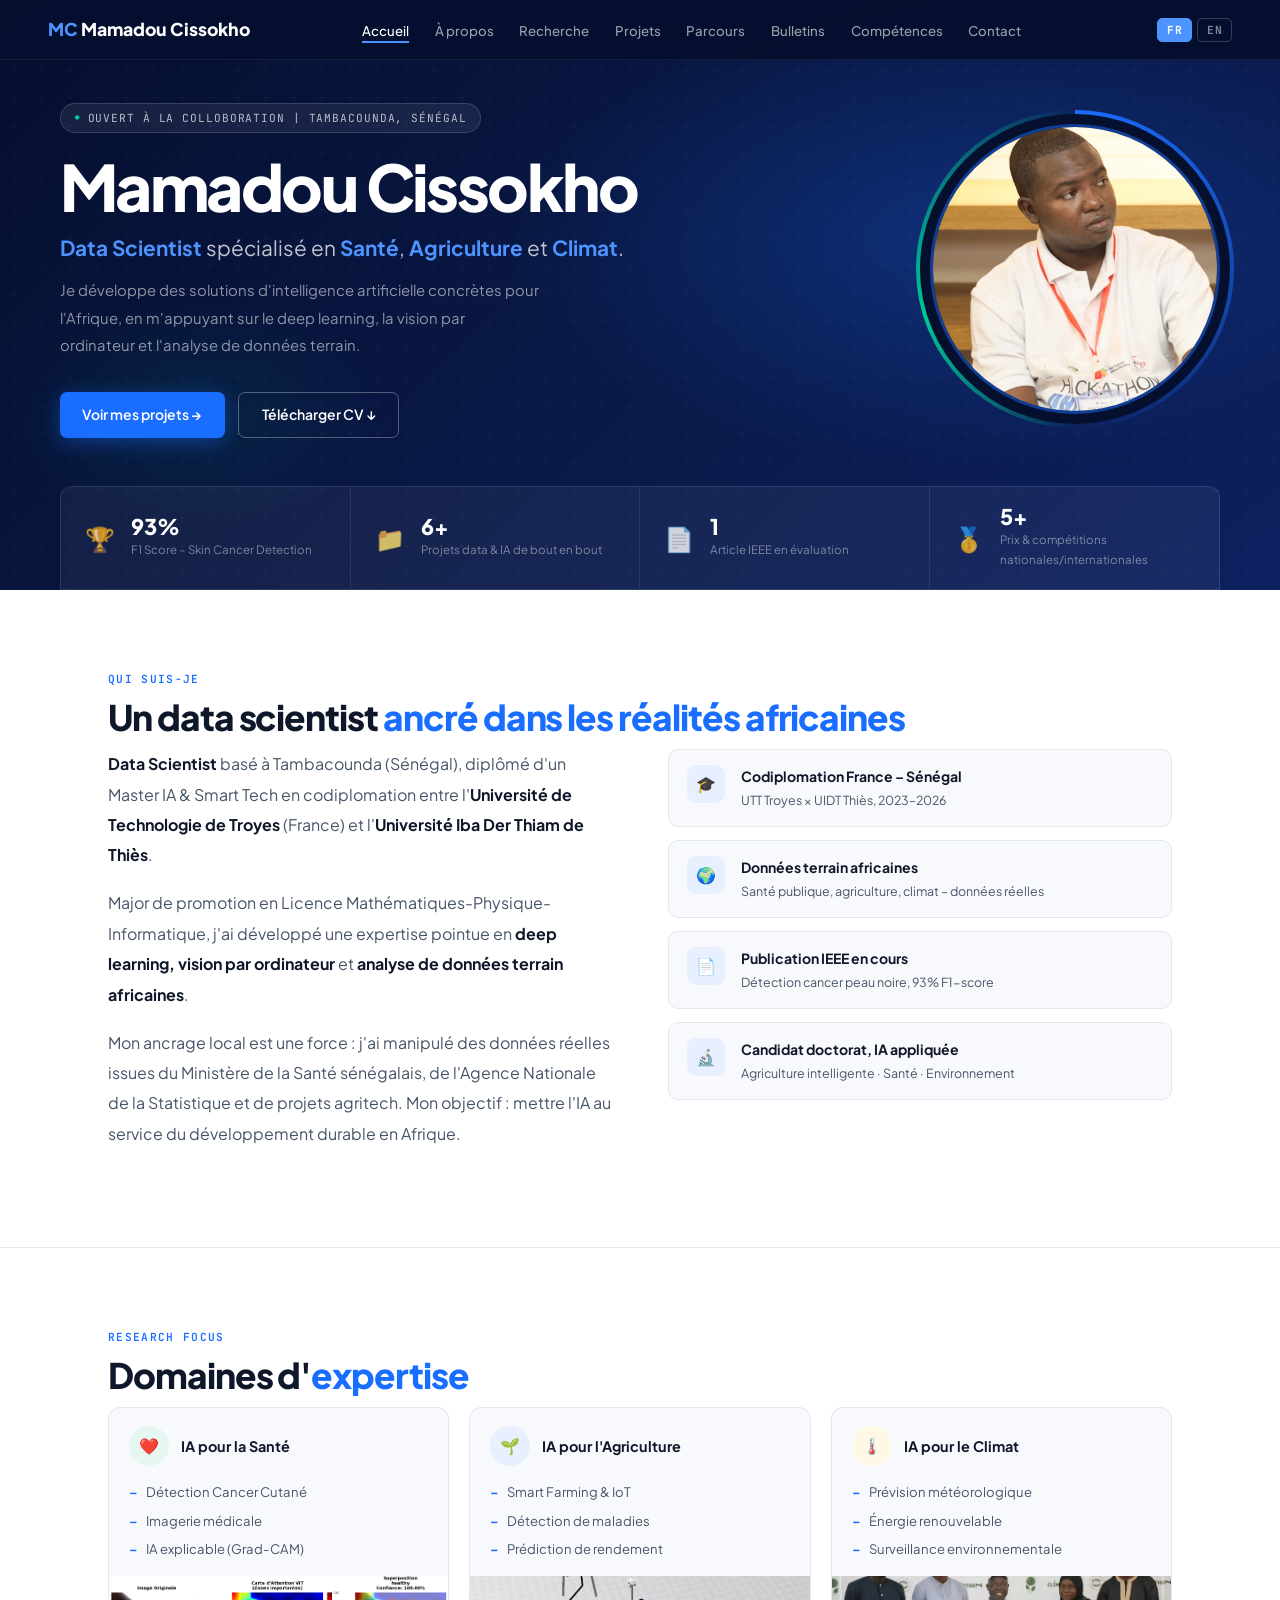
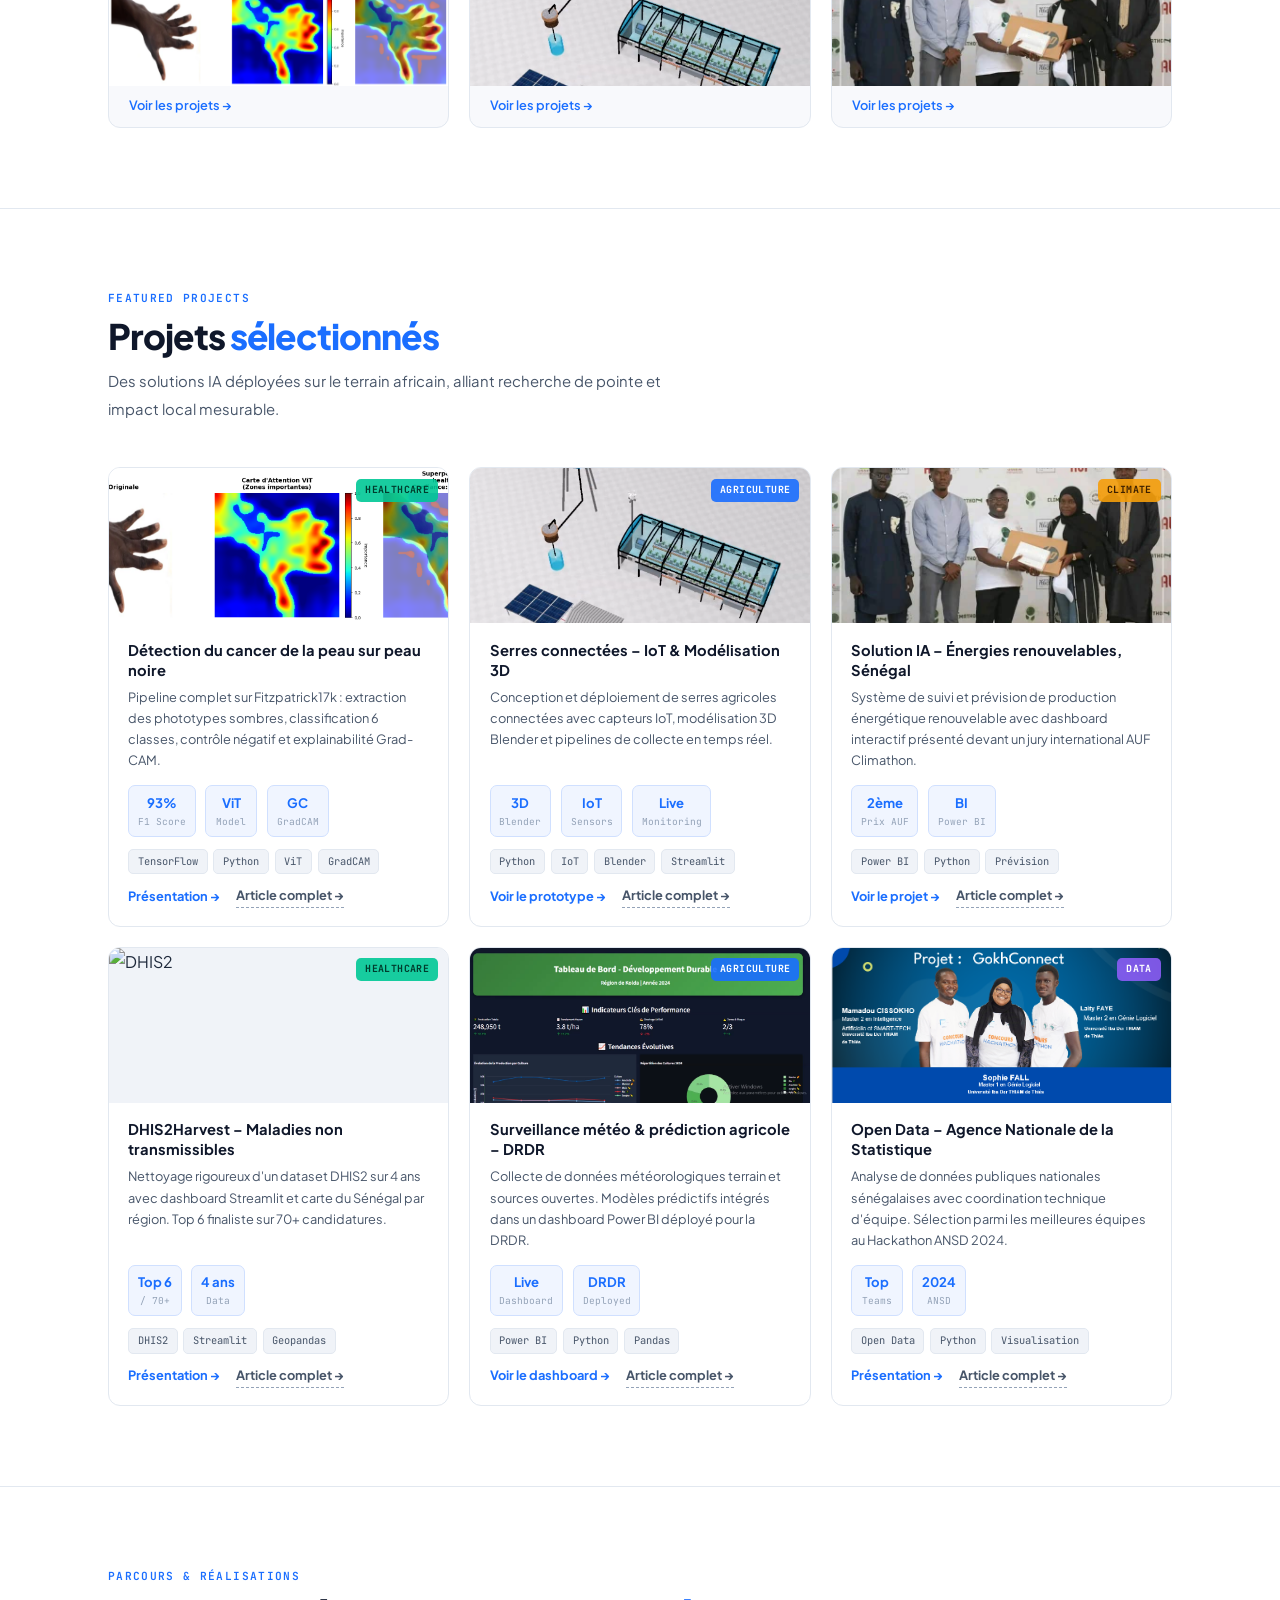
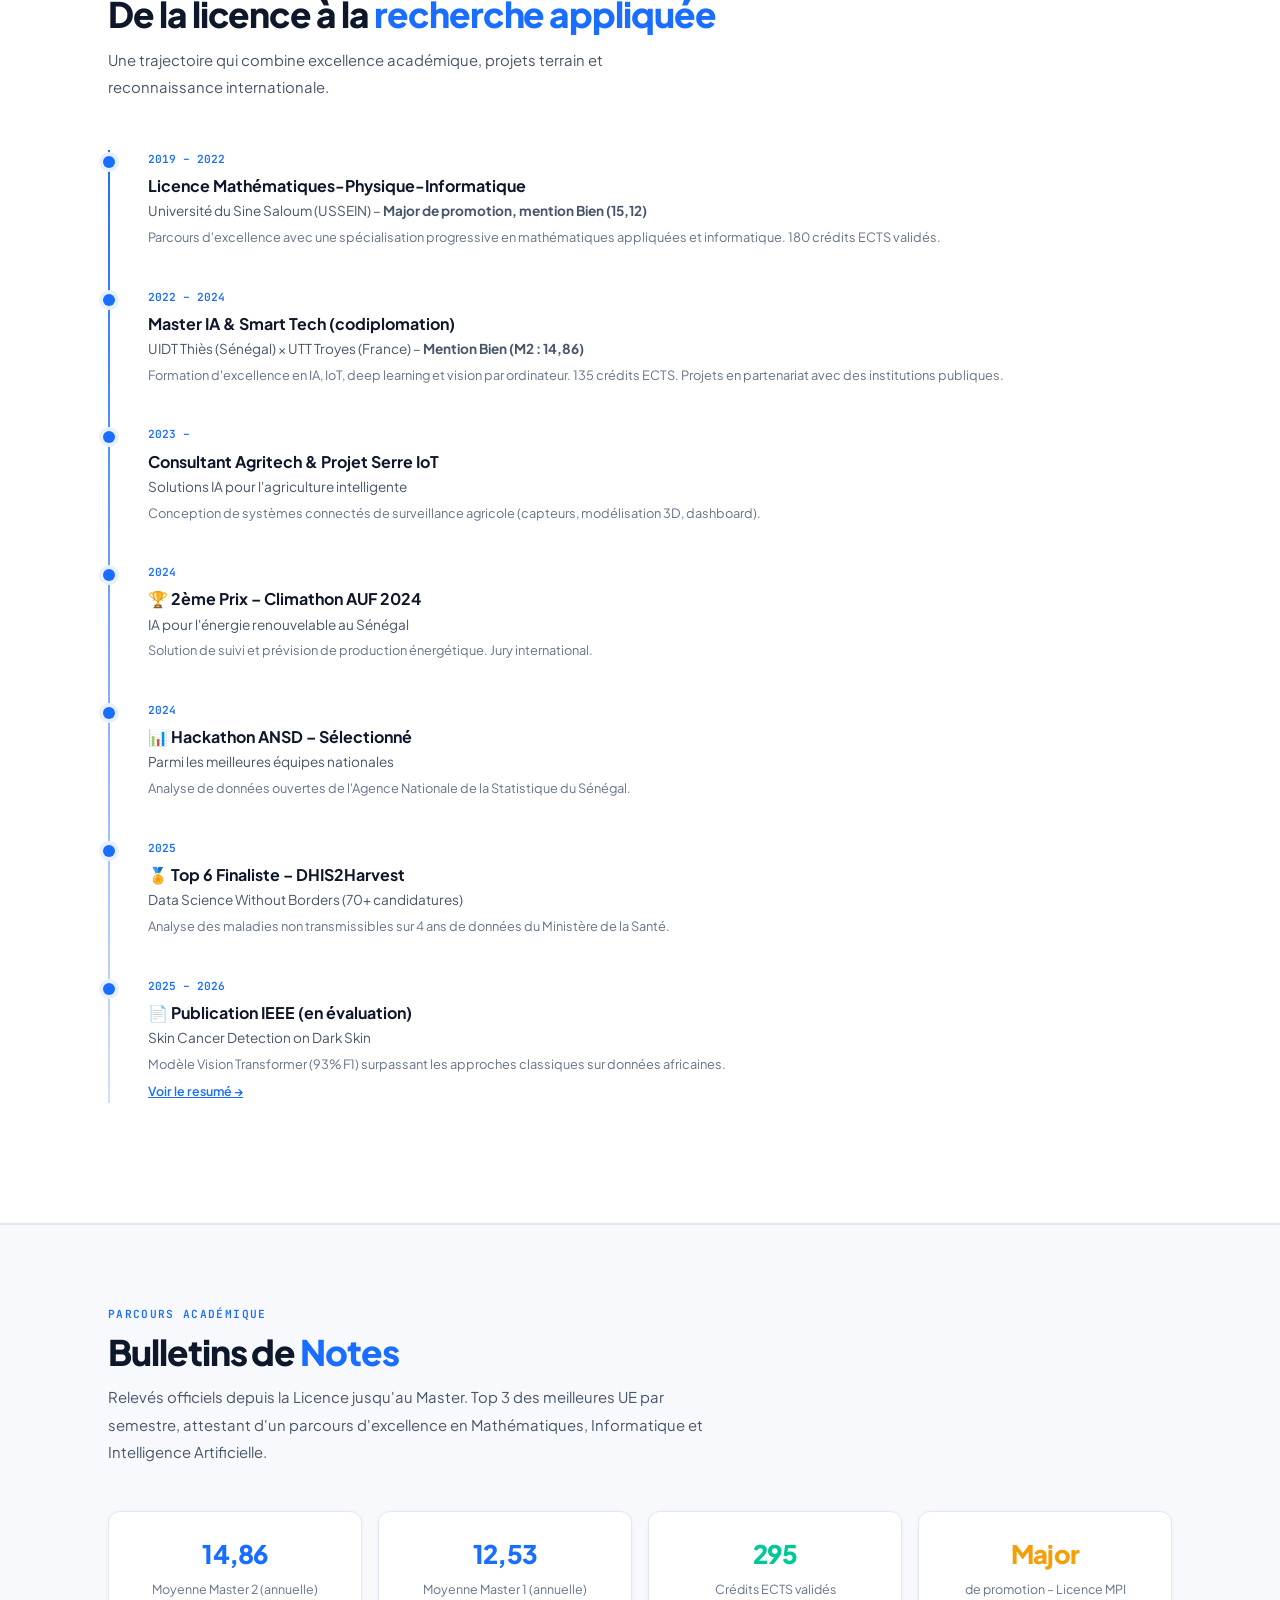
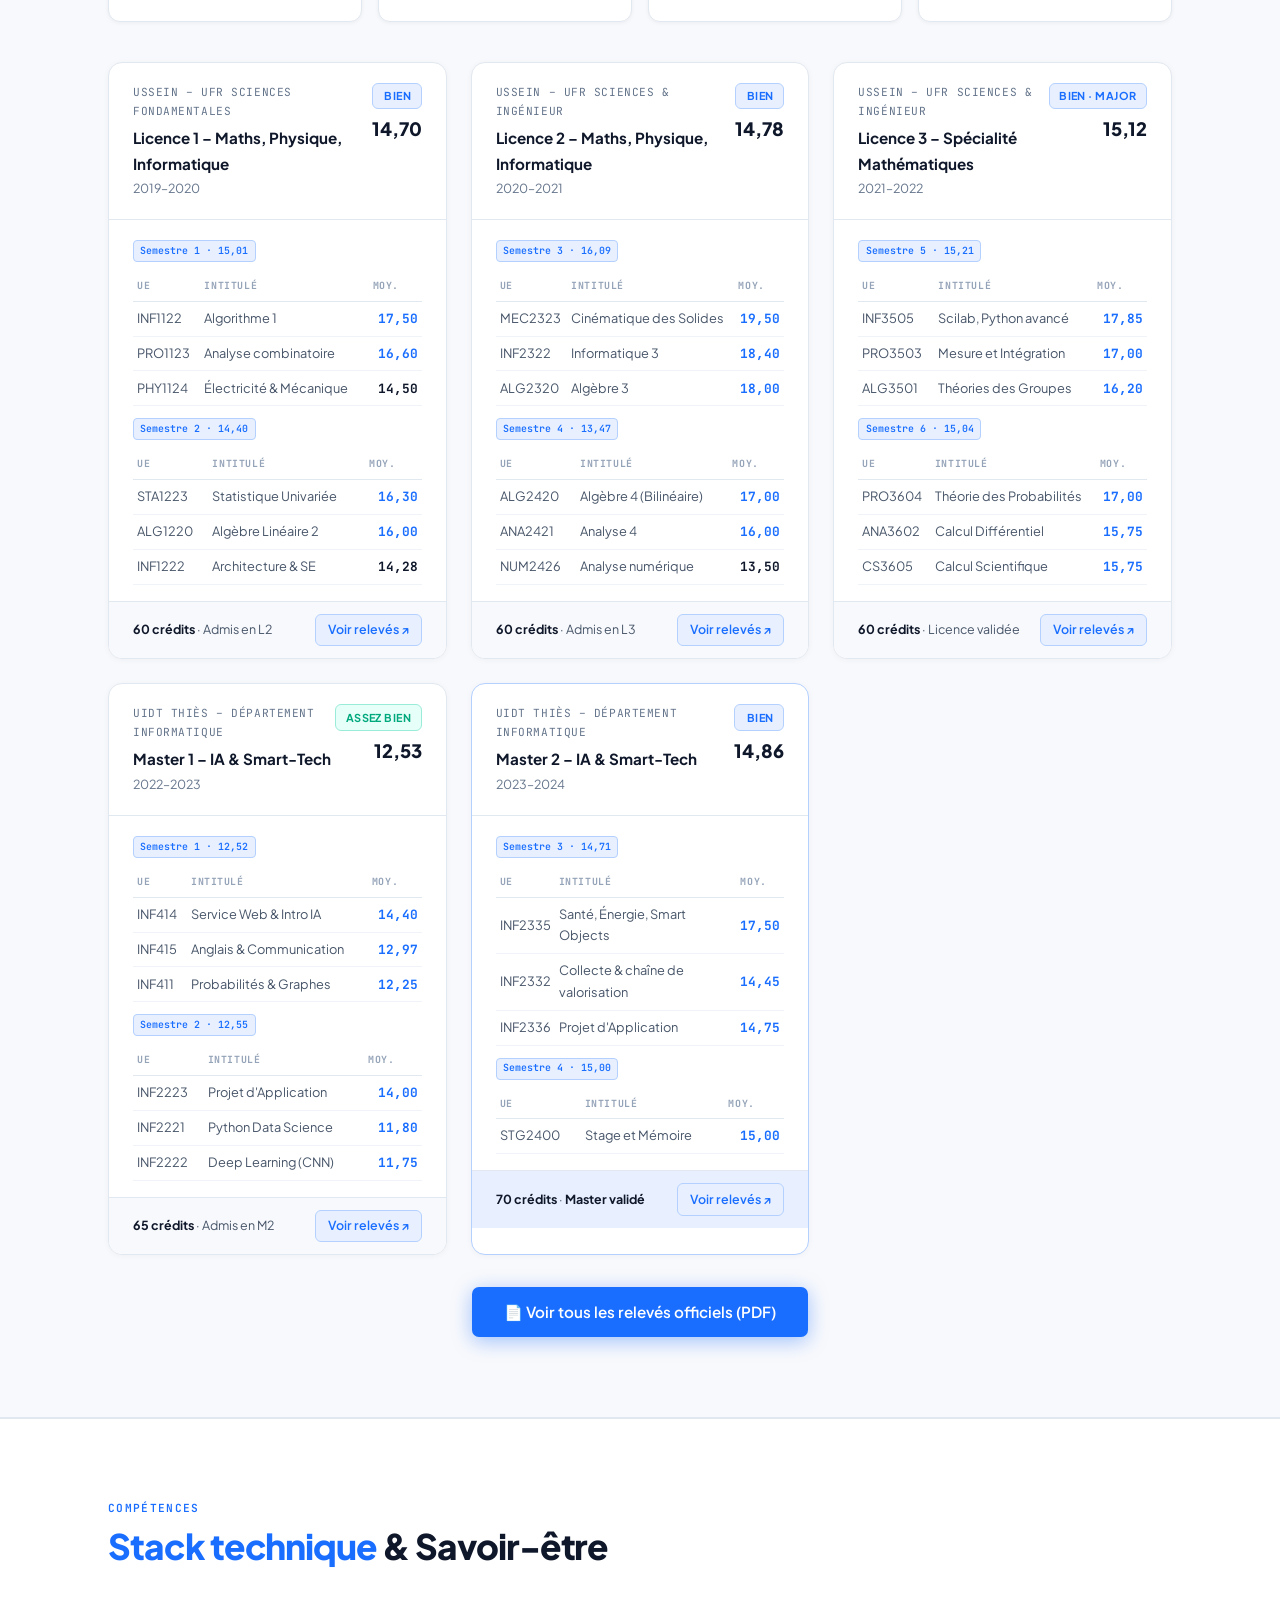
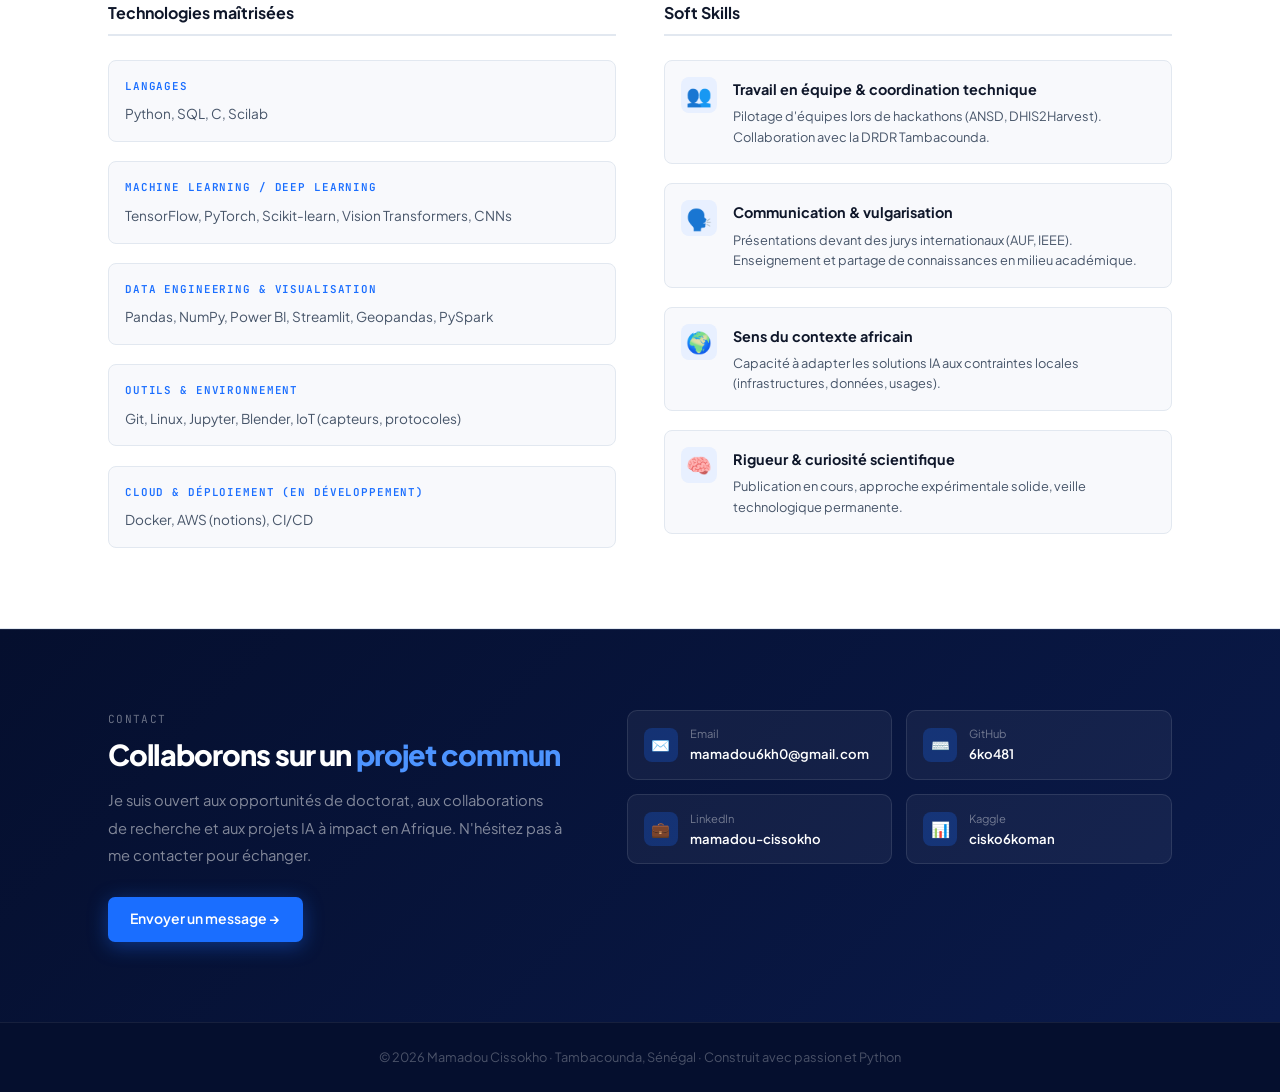
==== commit 64e1570a: "maj hero" ====
--- a/index.html
+++ b/index.html
@@ -302,7 +302,7 @@
 <section id="hero">
   <div class="hero-inner">
     <div class="hero-content">
-      <div class="hero-badge" data-fr="Ouvert à un doctorat – Tambacounda, Sénégal" data-en="Open to PhD opportunities – Tambacounda, Senegal">Ouvert à un doctorat – Tambacounda, Sénégal</div>
+      <div class="hero-badge" data-fr="Ouvert à la colloboration | Tambacounda, Sénégal" data-en="Open to collaboration | Tambacounda, Senegal">Ouvert à la colloboration | Tambacounda, Sénégal</div>
       <h1 class="hero-name">Mamadou Cissokho</h1>
       <p class="hero-sub">
         <span class="hl">Data Scientist</span> <span data-fr="spécialisé en" data-en="specialized in">spécialisé en</span>
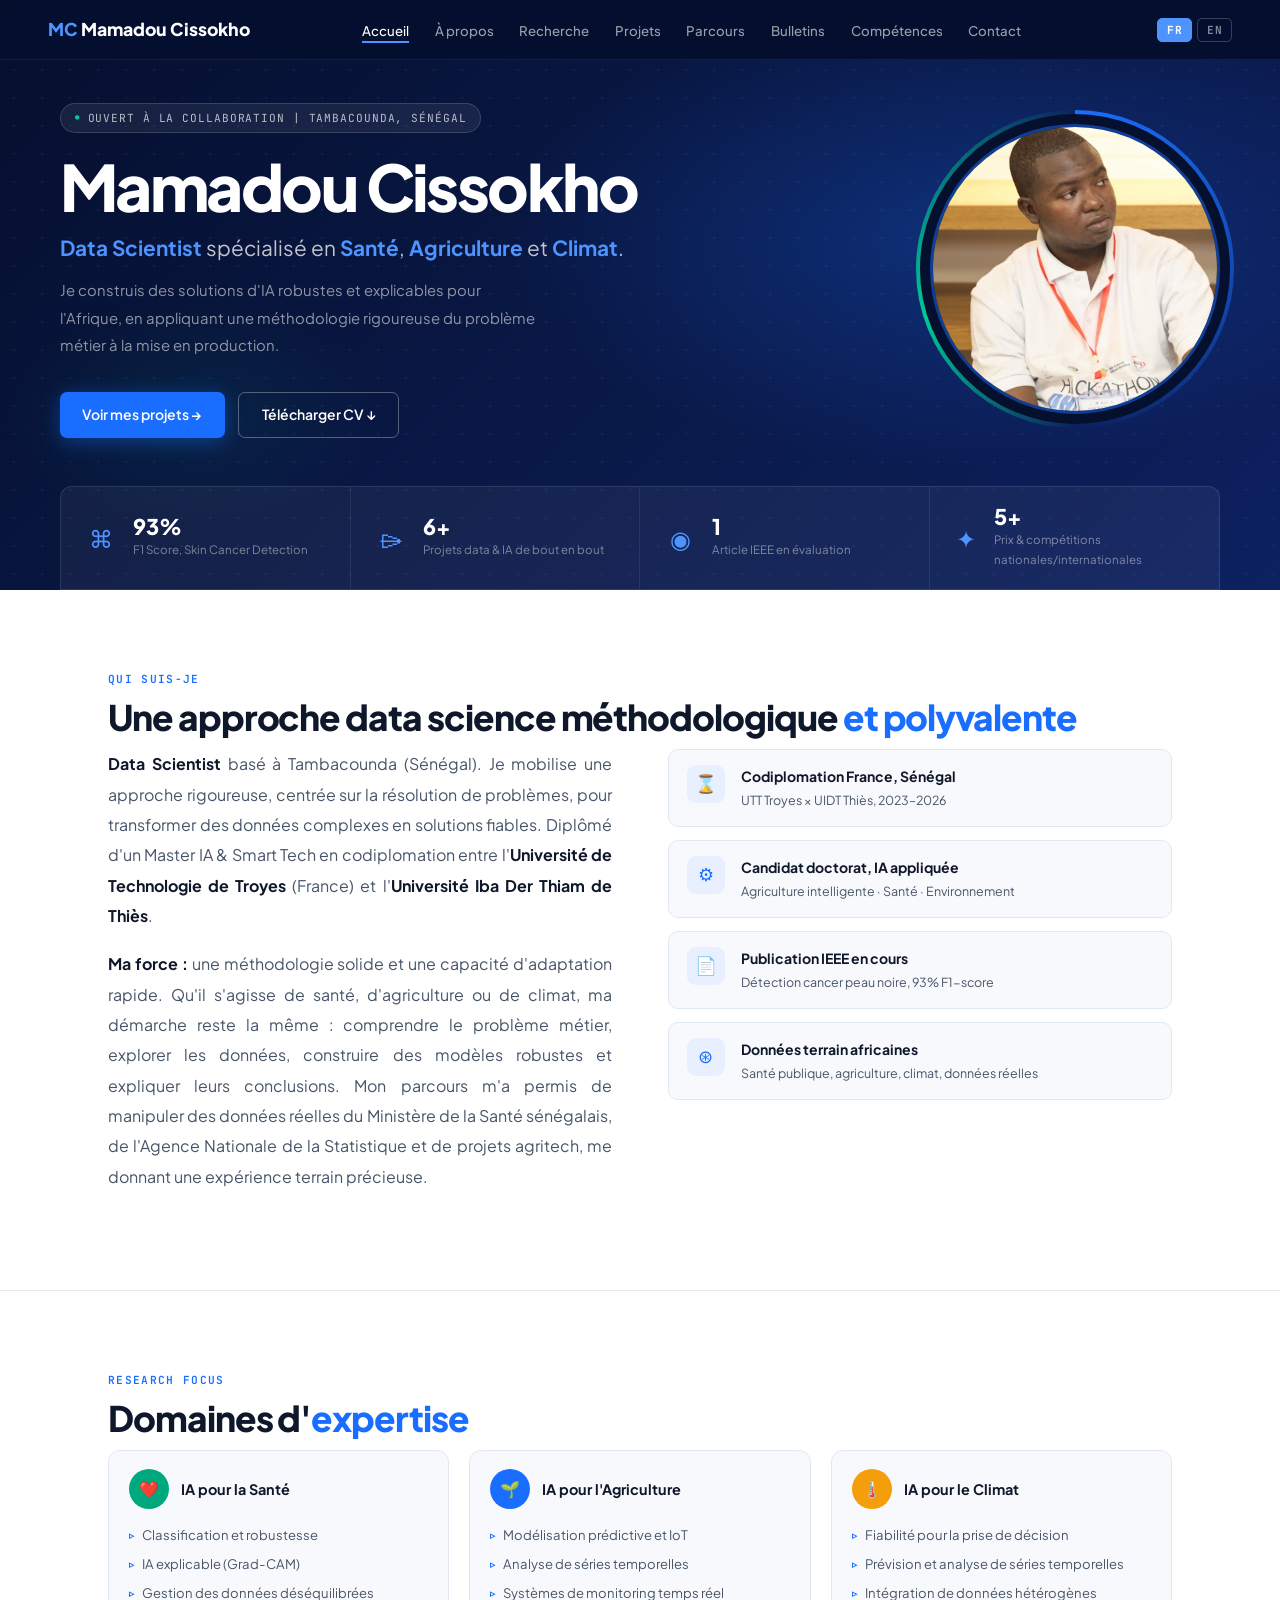
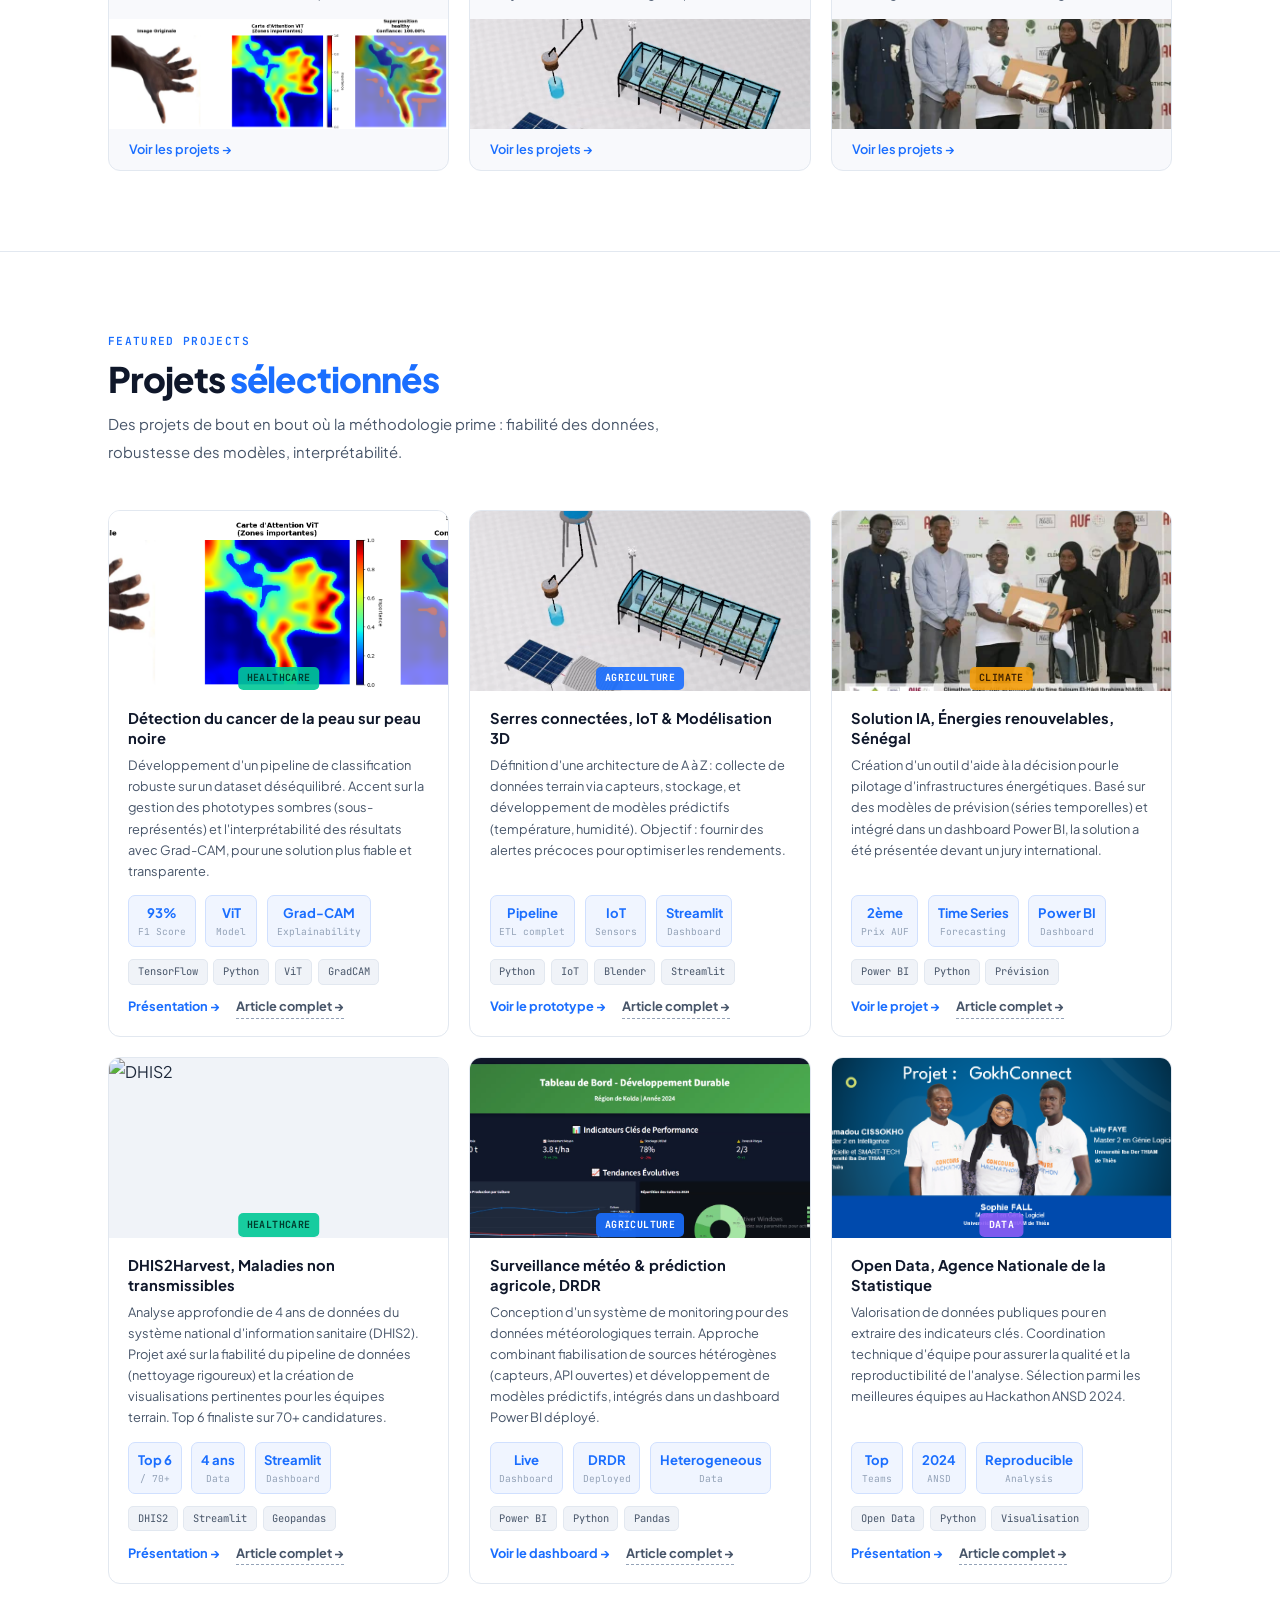
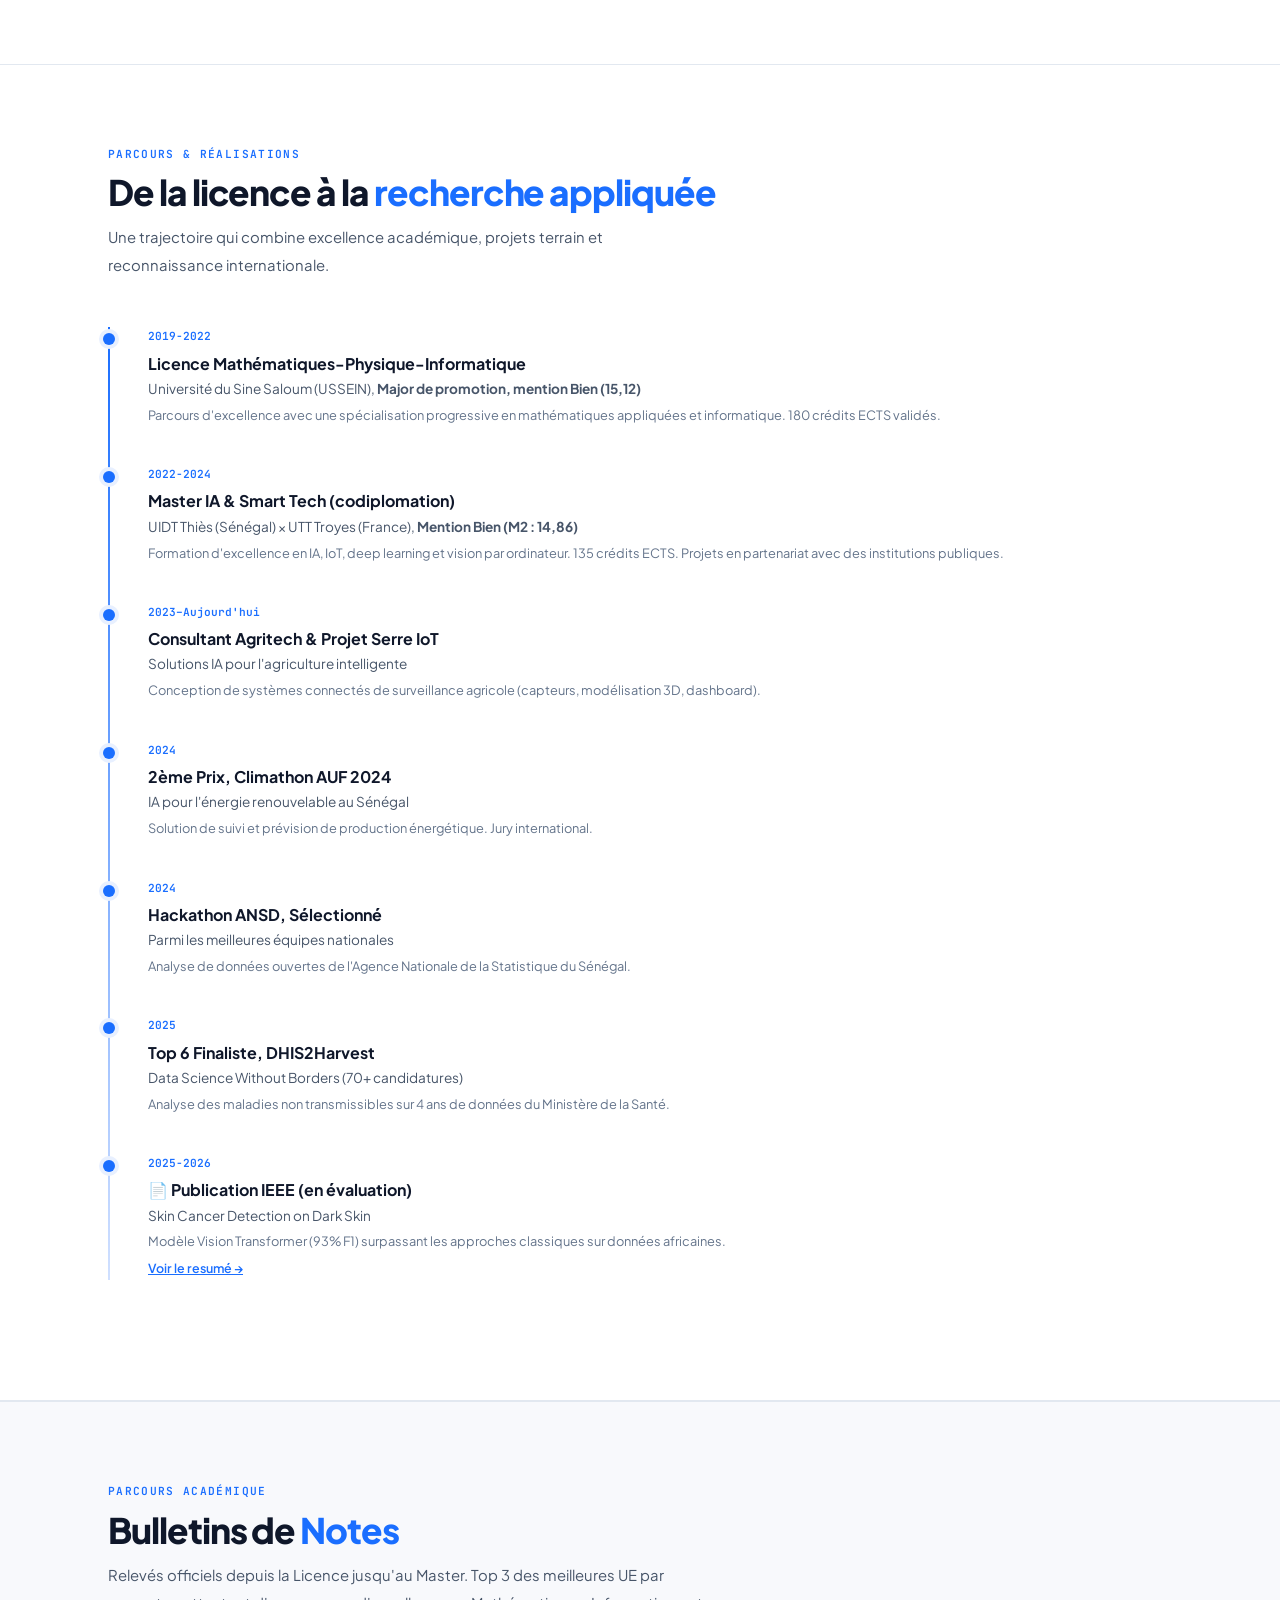
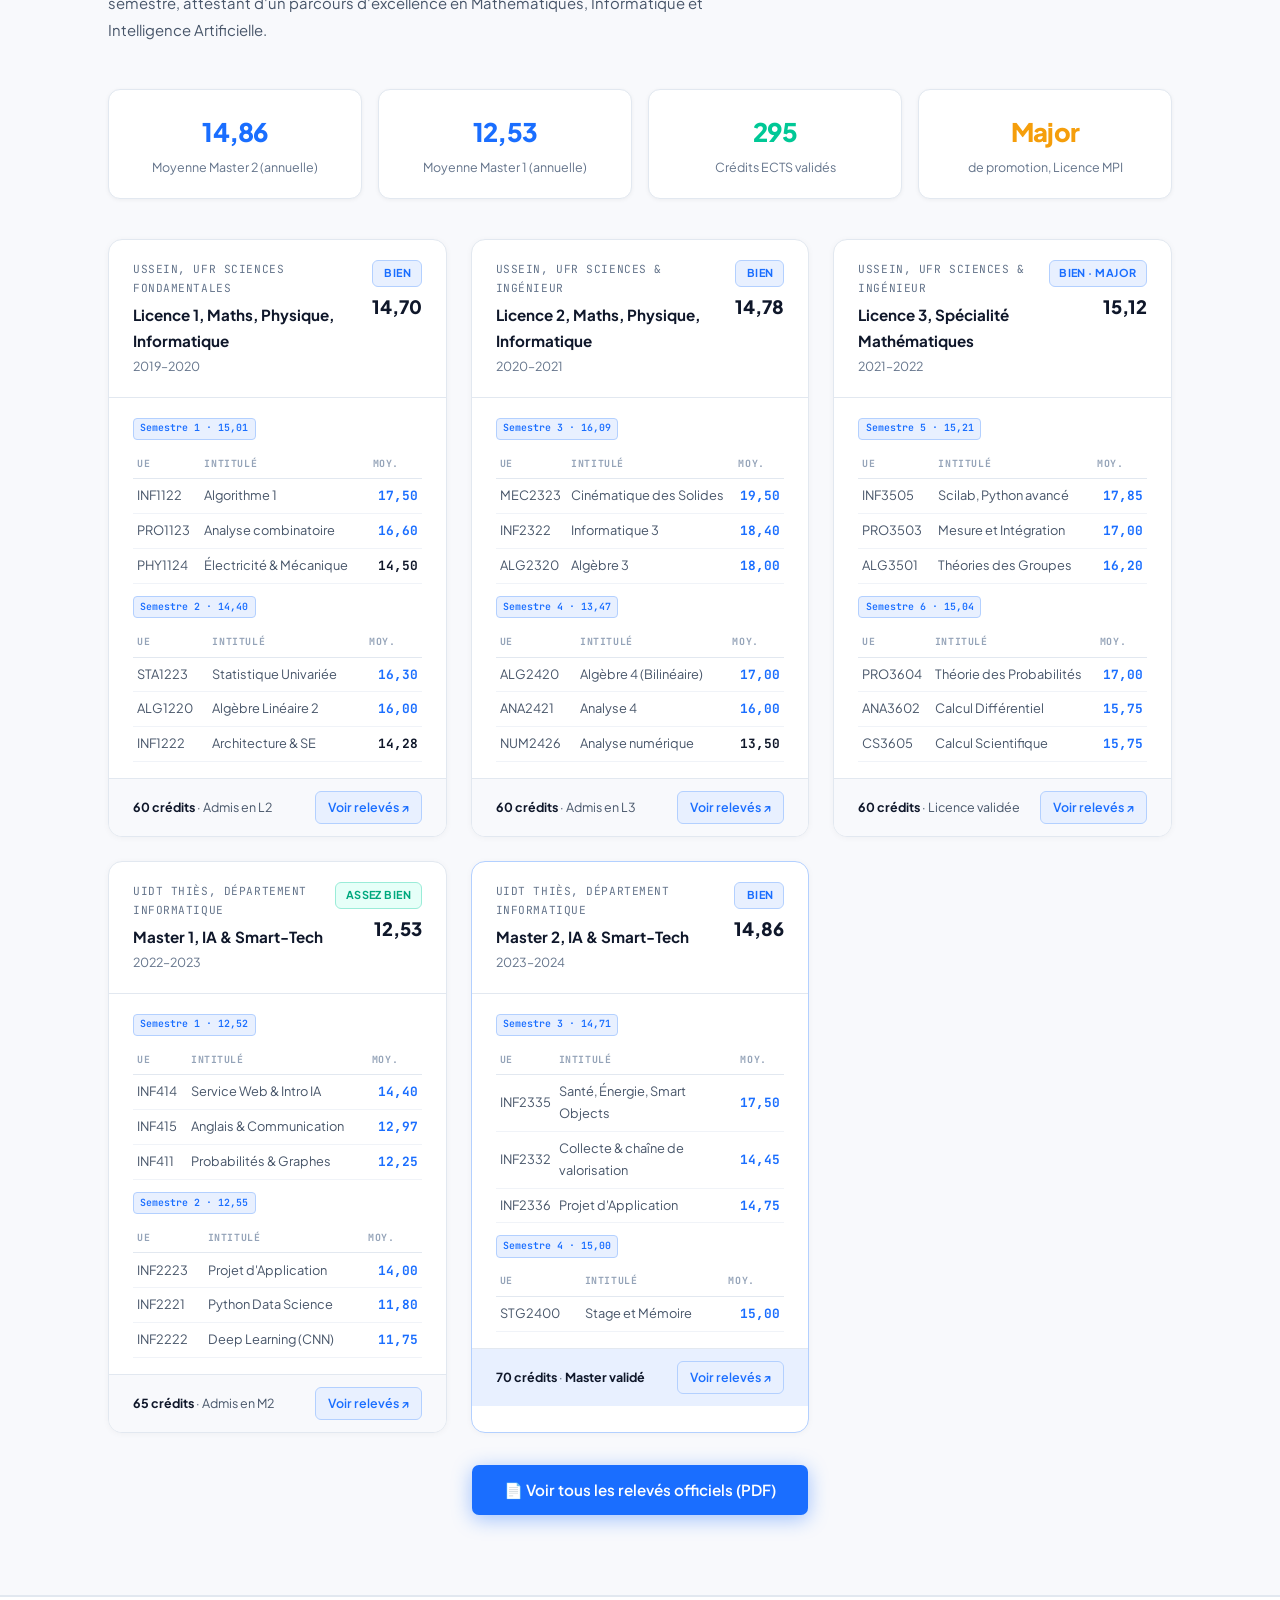
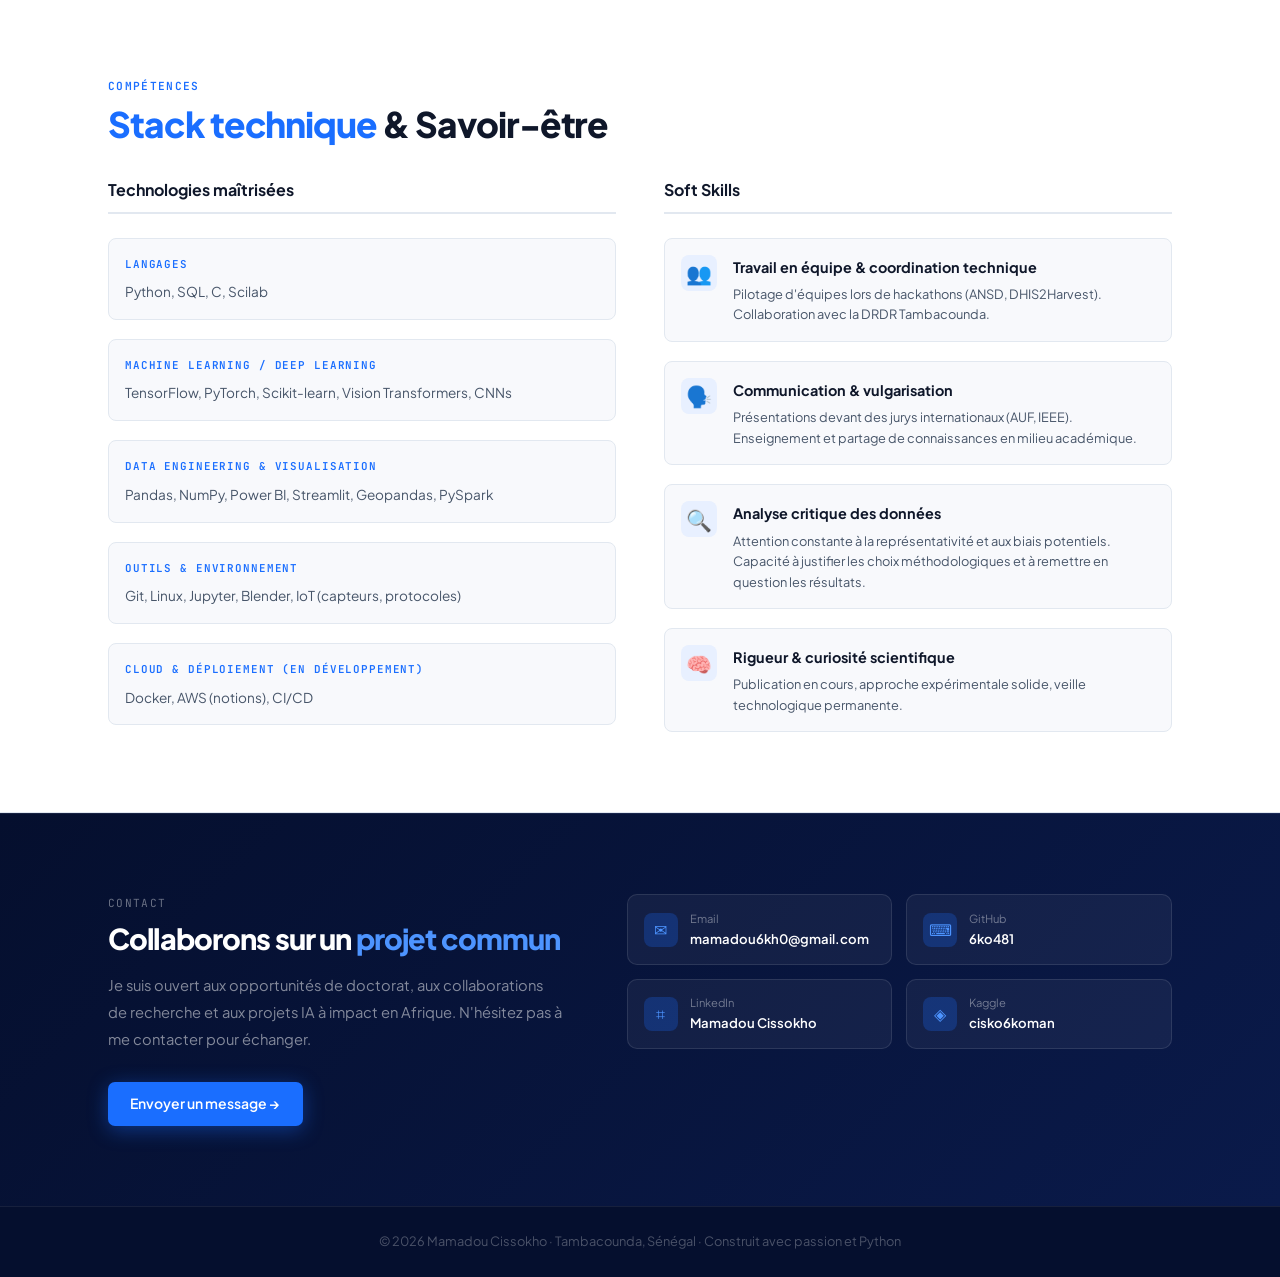
==== commit 3ef5d107: "maj" ====
--- a/index.html
+++ b/index.html
@@ -3,276 +3,10 @@
 <head>
 <meta charset="UTF-8">
 <meta name="viewport" content="width=device-width, initial-scale=1.0">
-<title>Mamadou Cissokho – Data Scientist, Santé • Agriculture • Climat</title>
+<title>Mamadou Cissokho, Data Scientist, Santé • Agriculture • Climat</title>
 <link rel="preconnect" href="https://fonts.googleapis.com">
 <link href="https://fonts.googleapis.com/css2?family=Plus+Jakarta+Sans:wght@300;400;500;600;700;800&family=JetBrains+Mono:wght@400;500&display=swap" rel="stylesheet">
 <link rel="stylesheet" href="style.css">
-<style>
-/* ── Langue switcher ── */
-.lang-switcher {
-  display: flex;
-  align-items: center;
-  gap: 0.3rem;
-  margin-left: 1.5rem;
-}
-.lang-btn {
-  font-family: var(--mono);
-  font-size: 0.7rem;
-  font-weight: 700;
-  padding: 0.25rem 0.55rem;
-  border-radius: 5px;
-  border: 1px solid rgba(255,255,255,0.2);
-  background: transparent;
-  color: rgba(255,255,255,0.5);
-  cursor: pointer;
-  letter-spacing: 0.06em;
-  transition: all 0.2s;
-}
-.lang-btn.active, .lang-btn:hover {
-  background: var(--blue-l);
-  color: #fff;
-  border-color: var(--blue-l);
-}
-
-/* ── Bulletins section (light theme adapted from index0.html) ── */
-#bulletins {
-  background: var(--g50);
-  border-top: 1px solid var(--bd);
-  border-bottom: 1px solid var(--bd);
-}
-
-.bulletin-summary {
-  display: grid;
-  grid-template-columns: repeat(4, 1fr);
-  gap: 1rem;
-  margin-bottom: 2.5rem;
-}
-
-.bsummary-card {
-  background: #fff;
-  border: 1px solid var(--bd);
-  border-radius: 12px;
-  padding: 1.25rem;
-  text-align: center;
-  box-shadow: 0 1px 4px rgba(0,0,0,0.05);
-}
-
-.bsummary-val {
-  font-size: 1.6rem;
-  font-weight: 800;
-  color: var(--blue);
-  letter-spacing: -0.03em;
-}
-.bsummary-val.amber { color: var(--amber); }
-.bsummary-val.green { color: var(--green); }
-.bsummary-label {
-  font-size: 0.78rem;
-  color: var(--g500);
-  margin-top: 0.25rem;
-}
-
-.bulletins-grid {
-  display: grid;
-  grid-template-columns: repeat(auto-fit, minmax(300px, 1fr));
-  gap: 1.5rem;
-  margin-bottom: 2rem;
-}
-
-.bulletin-card {
-  background: #fff;
-  border: 1px solid var(--bd);
-  border-radius: 14px;
-  overflow: hidden;
-  transition: all 0.25s;
-  box-shadow: 0 1px 6px rgba(0,0,0,0.04);
-}
-
-.bulletin-card:hover {
-  border-color: #b3d0ff;
-  transform: translateY(-2px);
-  box-shadow: 0 4px 20px rgba(26,110,255,0.1);
-}
-
-.bulletin-card.featured {
-  border-color: #b3d0ff;
-}
-
-.bulletin-header {
-  padding: 1.25rem 1.5rem;
-  border-bottom: 1px solid var(--bd);
-  display: flex;
-  justify-content: space-between;
-  align-items: flex-start;
-}
-
-.bulletin-school {
-  font-size: 0.7rem;
-  color: var(--g500);
-  font-family: var(--mono);
-  margin-bottom: 0.25rem;
-  text-transform: uppercase;
-  letter-spacing: 0.05em;
-}
-
-.bulletin-degree {
-  font-weight: 700;
-  font-size: 0.95rem;
-  color: var(--g900);
-  margin-bottom: 0.1rem;
-}
-
-.bulletin-year {
-  font-size: 0.78rem;
-  color: var(--g500);
-}
-
-.bulletin-mention {
-  text-align: right;
-  flex-shrink: 0;
-}
-
-.mention-badge {
-  font-size: 0.68rem;
-  font-weight: 700;
-  padding: 0.2rem 0.6rem;
-  border-radius: 6px;
-  text-transform: uppercase;
-  letter-spacing: 0.04em;
-  display: block;
-  margin-bottom: 0.25rem;
-}
-
-.mention-bien {
-  background: #e8f0ff;
-  color: var(--blue);
-  border: 1px solid #b3d0ff;
-}
-
-.mention-assez {
-  background: #e6fff8;
-  color: #00a87e;
-  border: 1px solid #9aecd8;
-}
-
-.mention-avg {
-  font-size: 1.15rem;
-  font-weight: 800;
-  color: var(--g900);
-}
-
-.bulletin-body {
-  padding: 0.5rem 1.5rem 1rem;
-}
-
-.sem-label {
-  font-family: var(--mono);
-  font-size: 0.62rem;
-  color: var(--blue);
-  background: #e8f0ff;
-  border: 1px solid #b3d0ff;
-  border-radius: 4px;
-  padding: 0.1rem 0.4rem;
-  display: inline-block;
-  margin: 0.75rem 0 0.25rem;
-  font-weight: 600;
-}
-
-.bulletin-table {
-  width: 100%;
-  border-collapse: collapse;
-  font-size: 0.8rem;
-  margin-top: 0.4rem;
-}
-
-.bulletin-table thead th {
-  text-align: left;
-  color: var(--g400);
-  font-family: var(--mono);
-  font-size: 0.62rem;
-  text-transform: uppercase;
-  letter-spacing: 0.06em;
-  padding: 0.35rem 0.25rem;
-  border-bottom: 1px solid var(--bd);
-}
-
-.bulletin-table tbody tr {
-  border-bottom: 1px solid #f0f3f8;
-}
-
-.bulletin-table tbody tr:hover {
-  background: #f8f9ff;
-}
-
-.bulletin-table td {
-  padding: 0.38rem 0.25rem;
-  color: var(--g600);
-  vertical-align: middle;
-}
-
-.bulletin-table td:last-child {
-  text-align: right;
-  color: var(--g900);
-  font-weight: 700;
-  font-family: var(--mono);
-}
-
-.bulletin-table tr.top-note td:last-child {
-  color: var(--blue);
-}
-
-.bulletin-footer {
-  padding: 0.75rem 1.5rem;
-  border-top: 1px solid var(--bd);
-  display: flex;
-  justify-content: space-between;
-  align-items: center;
-  background: var(--g50);
-}
-
-.bulletin-credits {
-  font-size: 0.78rem;
-  color: var(--g600);
-}
-
-.bulletin-credits strong {
-  color: var(--g900);
-}
-
-.btn-bulletin {
-  display: inline-flex;
-  align-items: center;
-  gap: 0.4rem;
-  font-size: 0.78rem;
-  font-weight: 600;
-  color: var(--blue);
-  text-decoration: none;
-  background: #e8f0ff;
-  border: 1px solid #b3d0ff;
-  padding: 0.3rem 0.75rem;
-  border-radius: 6px;
-  transition: all 0.2s;
-}
-
-.btn-bulletin:hover {
-  background: var(--blue);
-  color: #fff;
-  border-color: var(--blue);
-}
-
-.bulletin-pdf-cta {
-  text-align: center;
-  margin-top: 1.5rem;
-}
-
-@media (max-width: 900px) {
-  .bulletin-summary { grid-template-columns: 1fr 1fr; }
-  .lang-switcher { margin-left: 0.75rem; }
-}
-@media (max-width: 580px) {
-  .bulletin-summary { grid-template-columns: 1fr 1fr; }
-  .bulletins-grid { grid-template-columns: 1fr; }
-}
-</style>
 </head>
 <body>
 
@@ -302,7 +36,7 @@
 <section id="hero">
   <div class="hero-inner">
     <div class="hero-content">
-      <div class="hero-badge" data-fr="Ouvert à la colloboration | Tambacounda, Sénégal" data-en="Open to collaboration | Tambacounda, Senegal">Ouvert à la colloboration | Tambacounda, Sénégal</div>
+      <div class="hero-badge" data-fr="Ouvert à la collaboration | Tambacounda, Sénégal" data-en="Open to collaboration | Tambacounda, Senegal">Ouvert à la collaboration | Tambacounda, Sénégal</div>
       <h1 class="hero-name">Mamadou Cissokho</h1>
       <p class="hero-sub">
         <span class="hl">Data Scientist</span> <span data-fr="spécialisé en" data-en="specialized in">spécialisé en</span>
@@ -310,9 +44,8 @@
         <span class="hl" data-fr="Agriculture" data-en="Agriculture">Agriculture</span> <span data-fr="et" data-en="and">et</span>
         <span class="hl" data-fr="Climat" data-en="Climate">Climat</span>.
       </p>
-      <p class="hero-desc" data-fr="Je développe des solutions d'intelligence artificielle concrètes pour l'Afrique, en m'appuyant sur le deep learning, la vision par ordinateur et l'analyse de données terrain." data-en="I build concrete AI solutions for Africa, leveraging deep learning, computer vision, and field data analysis.">
-        Je développe des solutions d'intelligence artificielle concrètes pour l'Afrique,
-        en m'appuyant sur le deep learning, la vision par ordinateur et l'analyse de données terrain.
+      <p class="hero-desc" data-fr="Je construis des solutions d'IA robustes et explicables pour l'Afrique, en appliquant une méthodologie rigoureuse du problème métier à la mise en production." data-en="I build robust and explainable AI solutions for Africa, applying a rigorous methodology from business problem to production.">
+        Je construis des solutions d'IA robustes et explicables pour l'Afrique, en appliquant une méthodologie rigoureuse du problème métier à la mise en production.
       </p>
       <div class="hero-btns">
         <a href="#projects" class="btn btn-primary" data-fr="Voir mes projets →" data-en="See my projects →">Voir mes projets →</a>
@@ -326,10 +59,10 @@
     </div>
   </div>
   <div class="hstats">
-    <div class="hstat"><div class="hstat-ico">🏆</div><div><div class="hstat-val">93%</div><div class="hstat-lbl" data-fr="F1 Score – Détection Cancer Cutané" data-en="F1 Score – Skin Cancer Detection">F1 Score – Skin Cancer Detection</div></div></div>
-    <div class="hstat"><div class="hstat-ico">📁</div><div><div class="hstat-val">6+</div><div class="hstat-lbl" data-fr="Projets data & IA de bout en bout" data-en="End-to-end data & AI projects">Projets data &amp; IA de bout en bout</div></div></div>
-    <div class="hstat"><div class="hstat-ico">📄</div><div><div class="hstat-val">1</div><div class="hstat-lbl" data-fr="Article IEEE en évaluation" data-en="IEEE paper under review">Article IEEE en évaluation</div></div></div>
-    <div class="hstat"><div class="hstat-ico">🥇</div><div><div class="hstat-val">5+</div><div class="hstat-lbl" data-fr="Prix & compétitions nationales/internationales" data-en="National/international awards & competitions">Prix &amp; compétitions nationales/internationales</div></div></div>
+    <div class="hstat"><div class="hstat-ico">⌘</div><div><div class="hstat-val">93%</div><div class="hstat-lbl" data-fr="F1 Score, Détection Cancer Cutané" data-en="F1 Score, Skin Cancer Detection">F1 Score, Skin Cancer Detection</div></div></div>
+    <div class="hstat"><div class="hstat-ico">⌲</div><div><div class="hstat-val">6+</div><div class="hstat-lbl" data-fr="Projets data & IA de bout en bout" data-en="End-to-end data & AI projects">Projets data &amp; IA de bout en bout</div></div></div>
+    <div class="hstat"><div class="hstat-ico">◉</div><div><div class="hstat-val">1</div><div class="hstat-lbl" data-fr="Article IEEE en évaluation" data-en="IEEE paper under review">Article IEEE en évaluation</div></div></div>
+    <div class="hstat"><div class="hstat-ico">✦</div><div><div class="hstat-val">5+</div><div class="hstat-lbl" data-fr="Prix & compétitions nationales/internationales" data-en="National/international awards & competitions">Prix &amp; compétitions nationales/internationales</div></div></div>
   </div>
 </section>
 
@@ -337,18 +70,17 @@
 <section id="about">
   <div class="wrap">
     <div class="lbl" data-fr="Qui suis-je" data-en="About me">Qui suis-je</div>
-    <h2 class="ttl" data-fr="Un data scientist <em>ancré dans les réalités africaines</em>" data-en="A data scientist <em>rooted in African realities</em>">Un data scientist <em>ancré dans les réalités africaines</em></h2>
+    <h2 class="ttl" data-fr="Une approche data science méthodologique <em>et polyvalente</em>" data-en="A methodological and <em>versatile</em> data science approach">Une approche data science méthodologique <em>et polyvalente</em></h2>
     <div class="about-grid">
       <div class="atext">
-        <p data-fr="<strong>Data Scientist</strong> basé à Tambacounda (Sénégal), diplômé d'un Master IA &amp; Smart Tech en codiplomation entre l'<strong>Université de Technologie de Troyes</strong> (France) et l'<strong>Université Iba Der Thiam de Thiès</strong>." data-en="<strong>Data Scientist</strong> based in Tambacounda (Senegal), holding a Master's in AI &amp; Smart Tech through a joint program between <strong>Université de Technologie de Troyes</strong> (France) and <strong>Université Iba Der Thiam de Thiès</strong>."><strong>Data Scientist</strong> basé à Tambacounda (Sénégal), diplômé d'un Master IA &amp; Smart Tech en codiplomation entre l'<strong>Université de Technologie de Troyes</strong> (France) et l'<strong>Université Iba Der Thiam de Thiès</strong>.</p>
-        <p data-fr="Major de promotion en Licence Mathématiques-Physique-Informatique, j'ai développé une expertise pointue en <strong>deep learning, vision par ordinateur</strong> et <strong>analyse de données terrain africaines</strong>." data-en="Valedictorian in my Bachelor's in Mathematics-Physics-Computer Science, I developed expertise in <strong>deep learning, computer vision</strong> and <strong>African field data analysis</strong>.">Major de promotion en Licence Mathématiques-Physique-Informatique, j'ai développé une expertise pointue en <strong>deep learning, vision par ordinateur</strong> et <strong>analyse de données terrain africaines</strong>.</p>
-        <p data-fr="Mon ancrage local est une force : j'ai manipulé des données réelles issues du Ministère de la Santé sénégalais, de l'Agence Nationale de la Statistique et de projets agritech. Mon objectif : mettre l'IA au service du développement durable en Afrique." data-en="My local grounding is a strength: I've worked with real data from the Senegalese Ministry of Health, the National Statistics Agency, and agritech projects. My goal: put AI at the service of sustainable development in Africa.">Mon ancrage local est une force : j'ai manipulé des données réelles issues du Ministère de la Santé sénégalais, de l'Agence Nationale de la Statistique et de projets agritech. Mon objectif : mettre l'IA au service du développement durable en Afrique.</p>
+        <p data-fr="<strong>Data Scientist</strong> basé à Tambacounda (Sénégal). Je mobilise une approche rigoureuse, centrée sur la résolution de problèmes, pour transformer des données complexes en solutions fiables. Diplômé d'un Master IA &amp; Smart Tech en codiplomation entre l'<strong>Université de Technologie de Troyes</strong> (France) et l'<strong>Université Iba Der Thiam de Thiès</strong>." data-en="<strong>Data Scientist</strong> based in Tambacounda (Senegal). I use a rigorous, problem-solving approach to turn complex data into reliable solutions. Holding a Master's in AI &amp; Smart Tech jointly from <strong>Université de Technologie de Troyes</strong> (France) and <strong>Université Iba Der Thiam de Thiès</strong>."><strong>Data Scientist</strong> basé à Tambacounda (Sénégal). Je mobilise une approche rigoureuse, centrée sur la résolution de problèmes, pour transformer des données complexes en solutions fiables. Diplômé d'un Master IA &amp; Smart Tech en codiplomation entre l'<strong>Université de Technologie de Troyes</strong> (France) et l'<strong>Université Iba Der Thiam de Thiès</strong>.</p>
+        <p data-fr="<strong>Ma force :</strong> une méthodologie solide et une capacité d'adaptation rapide. Qu'il s'agisse de santé, d'agriculture ou de climat, ma démarche reste la même : comprendre le problème métier, explorer les données, construire des modèles robustes et expliquer leurs conclusions. Mon parcours m'a permis de manipuler des données réelles du Ministère de la Santé sénégalais, de l'Agence Nationale de la Statistique et de projets agritech, me donnant une expérience terrain précieuse." data-en="<strong>My strength:</strong> a solid methodology and ability to adapt quickly. Whether in healthcare, agriculture, or climate, my approach is consistent: understand the business problem, explore the data, build robust models, and explain their conclusions. My experience includes working with real-world data from Senegal's Ministry of Health, National Statistics Agency, and agritech projects."><strong>Ma force :</strong> une méthodologie solide et une capacité d'adaptation rapide. Qu'il s'agisse de santé, d'agriculture ou de climat, ma démarche reste la même : comprendre le problème métier, explorer les données, construire des modèles robustes et expliquer leurs conclusions. Mon parcours m'a permis de manipuler des données réelles du Ministère de la Santé sénégalais, de l'Agence Nationale de la Statistique et de projets agritech, me donnant une expérience terrain précieuse.</p>
       </div>
       <div class="acards">
-        <div class="acard"><div class="acard-ico">🎓</div><div><div class="acard-t" data-fr="Codiplomation France – Sénégal" data-en="France–Senegal Joint Degree">Codiplomation France – Sénégal</div><div class="acard-s">UTT Troyes × UIDT Thiès, 2023–2026</div></div></div>
-        <div class="acard"><div class="acard-ico">🌍</div><div><div class="acard-t" data-fr="Données terrain africaines" data-en="African Field Data">Données terrain africaines</div><div class="acard-s" data-fr="Santé publique, agriculture, climat – données réelles" data-en="Public health, agriculture, climate – real data">Santé publique, agriculture, climat – données réelles</div></div></div>
+        <div class="acard"><div class="acard-ico">⌛</div><div><div class="acard-t" data-fr="Codiplomation France, Sénégal" data-en="France–Senegal Joint Degree">Codiplomation France, Sénégal</div><div class="acard-s">UTT Troyes × UIDT Thiès, 2023–2026</div></div></div>
+        <div class="acard"><div class="acard-ico">⚙</div><div><div class="acard-t" data-fr="Candidat doctorat, IA appliquée" data-en="PhD Candidate, Applied AI">Candidat doctorat, IA appliquée</div><div class="acard-s" data-fr="Agriculture intelligente · Santé · Environnement" data-en="Smart Agriculture · Health · Environment">Agriculture intelligente · Santé · Environnement</div></div></div>
         <div class="acard"><div class="acard-ico">📄</div><div><div class="acard-t" data-fr="Publication IEEE en cours" data-en="IEEE Publication in progress">Publication IEEE en cours</div><div class="acard-s" data-fr="Détection cancer peau noire, 93% F1-score" data-en="Dark skin cancer detection, 93% F1-score">Détection cancer peau noire, 93% F1-score</div></div></div>
-        <div class="acard"><div class="acard-ico">🔬</div><div><div class="acard-t" data-fr="Candidat doctorat, IA appliquée" data-en="PhD Candidate, Applied AI">Candidat doctorat, IA appliquée</div><div class="acard-s" data-fr="Agriculture intelligente · Santé · Environnement" data-en="Smart Agriculture · Health · Environment">Agriculture intelligente · Santé · Environnement</div></div></div>
+        <div class="acard"><div class="acard-ico">⊛</div><div><div class="acard-t" data-fr="Données terrain africaines" data-en="African Field Data">Données terrain africaines</div><div class="acard-s" data-fr="Santé publique, agriculture, climat, données réelles" data-en="Public health, agriculture, climate, real data">Santé publique, agriculture, climat, données réelles</div></div></div>
       </div>
     </div>
   </div>
@@ -364,9 +96,9 @@
       <div class="expc">
         <div class="expc-head"><div class="expc-ico eco-h">❤️</div><div class="expc-title" data-fr="IA pour la Santé" data-en="AI for Health">IA pour la Santé</div></div>
         <ul class="expc-list">
-          <li data-fr="Détection Cancer Cutané" data-en="Skin Cancer Detection">Détection Cancer Cutané</li>
-          <li data-fr="Imagerie médicale" data-en="Medical Imaging">Imagerie médicale</li>
+          <li data-fr="Classification et robustesse" data-en="Classification & robustness">Classification et robustesse</li>
           <li data-fr="IA explicable (Grad-CAM)" data-en="Explainable AI (Grad-CAM)">IA explicable (Grad-CAM)</li>
+          <li data-fr="Gestion des données déséquilibrées" data-en="Handling imbalanced data">Gestion des données déséquilibrées</li>
         </ul>
         <div class="expc-img"><img src="skin_cancer/aperçu.png" alt="Santé"></div>
         <a href="#projects" class="expc-lnk" data-fr="Voir les projets →" data-en="See projects →">Voir les projets →</a>
@@ -374,9 +106,9 @@
       <div class="expc">
         <div class="expc-head"><div class="expc-ico eco-a">🌱</div><div class="expc-title" data-fr="IA pour l'Agriculture" data-en="AI for Agriculture">IA pour l'Agriculture</div></div>
         <ul class="expc-list">
-          <li>Smart Farming &amp; IoT</li>
-          <li data-fr="Détection de maladies" data-en="Disease Detection">Détection de maladies</li>
-          <li data-fr="Prédiction de rendement" data-en="Yield Prediction">Prédiction de rendement</li>
+          <li data-fr="Modélisation prédictive et IoT" data-en="Predictive modeling & IoT">Modélisation prédictive et IoT</li>
+          <li data-fr="Analyse de séries temporelles" data-en="Time series analysis">Analyse de séries temporelles</li>
+          <li data-fr="Systèmes de monitoring temps réel" data-en="Real-time monitoring systems">Systèmes de monitoring temps réel</li>
         </ul>
         <div class="expc-img"><img src="3d/aperçu.png" alt="Agriculture"></div>
         <a href="#projects" class="expc-lnk" data-fr="Voir les projets →" data-en="See projects →">Voir les projets →</a>
@@ -384,9 +116,9 @@
       <div class="expc">
         <div class="expc-head"><div class="expc-ico eco-c">🌡️</div><div class="expc-title" data-fr="IA pour le Climat" data-en="AI for Climate">IA pour le Climat</div></div>
         <ul class="expc-list">
-          <li data-fr="Prévision météorologique" data-en="Weather Forecasting">Prévision météorologique</li>
-          <li data-fr="Énergie renouvelable" data-en="Renewable Energy">Énergie renouvelable</li>
-          <li data-fr="Surveillance environnementale" data-en="Environmental Monitoring">Surveillance environnementale</li>
+          <li data-fr="Fiabilité pour la prise de décision" data-en="Reliability for decision-making">Fiabilité pour la prise de décision</li>
+          <li data-fr="Prévision et analyse de séries temporelles" data-en="Forecasting & time series">Prévision et analyse de séries temporelles</li>
+          <li data-fr="Intégration de données hétérogènes" data-en="Heterogeneous data integration">Intégration de données hétérogènes</li>
         </ul>
         <div class="expc-img"><img src="climathon/aperçu.jpeg" alt="Climat"></div>
         <a href="#projects" class="expc-lnk" data-fr="Voir les projets →" data-en="See projects →">Voir les projets →</a>
@@ -401,15 +133,15 @@
   <div class="wrap">
     <div class="lbl">Featured Projects</div>
     <h2 class="ttl" data-fr="Projets <em>sélectionnés</em>" data-en="<em>Selected</em> Projects">Projets <em>sélectionnés</em></h2>
-    <p class="desc" data-fr="Des solutions IA déployées sur le terrain africain, alliant recherche de pointe et impact local mesurable." data-en="AI solutions deployed in the African field, combining cutting-edge research with measurable local impact.">Des solutions IA déployées sur le terrain africain, alliant recherche de pointe et impact local mesurable.</p>
+    <p class="desc" data-fr="Des projets de bout en bout où la méthodologie prime : fiabilité des données, robustesse des modèles, interprétabilité." data-en="End-to-end projects where methodology comes first: data reliability, model robustness, interpretability.">Des projets de bout en bout où la méthodologie prime : fiabilité des données, robustesse des modèles, interprétabilité.</p>
     <div class="projg">
 
       <div class="projc">
         <div class="pthumb"><img src="skin_cancer/aperçu.png" alt="Skin Cancer"><span class="ptag pt-h">Healthcare</span></div>
         <div class="pbody">
           <div class="ptitle" data-fr="Détection du cancer de la peau sur peau noire" data-en="Skin Cancer Detection on Dark Skin">Détection du cancer de la peau sur peau noire</div>
-          <div class="pdesc" data-fr="Pipeline complet sur Fitzpatrick17k : extraction des phototypes sombres, classification 6 classes, contrôle négatif et explainabilité Grad-CAM." data-en="Full pipeline on Fitzpatrick17k: dark skin tone extraction, 6-class classification, negative control and Grad-CAM explainability.">Pipeline complet sur Fitzpatrick17k : extraction des phototypes sombres, classification 6 classes, contrôle négatif et explainabilité Grad-CAM.</div>
-          <div class="pmetrics"><div class="metric"><div class="mv">93%</div><div class="mk">F1 Score</div></div><div class="metric"><div class="mv">ViT</div><div class="mk">Model</div></div><div class="metric"><div class="mv">GC</div><div class="mk">GradCAM</div></div></div>
+          <div class="pdesc" data-fr="Développement d'un pipeline de classification robuste sur un dataset déséquilibré. Accent sur la gestion des phototypes sombres (sous-représentés) et l'interprétabilité des résultats avec Grad-CAM, pour une solution plus fiable et transparente." data-en="Development of a robust classification pipeline on an imbalanced dataset. Focus on managing under‑represented dark skin phototypes and interpretability with Grad-CAM, for a more reliable and transparent solution.">Développement d'un pipeline de classification robuste sur un dataset déséquilibré. Accent sur la gestion des phototypes sombres (sous-représentés) et l'interprétabilité des résultats avec Grad-CAM, pour une solution plus fiable et transparente.</div>
+          <div class="pmetrics"><div class="metric"><div class="mv">93%</div><div class="mk">F1 Score</div></div><div class="metric"><div class="mv">ViT</div><div class="mk">Model</div></div><div class="metric"><div class="mv">Grad-CAM</div><div class="mk">Explainability</div></div></div>
           <div class="tagrow"><span class="chip">TensorFlow</span><span class="chip">Python</span><span class="chip">ViT</span><span class="chip">GradCAM</span></div>
           <div class="plinks">
             <a href="skin_cancer/Presentation_Cissokho.pptx" class="plnk" data-fr="Présentation →" data-en="Presentation →">Présentation →</a>
@@ -421,9 +153,9 @@
       <div class="projc">
         <div class="pthumb"><img src="3d/aperçu.png" alt="Serre IoT"><span class="ptag pt-a">Agriculture</span></div>
         <div class="pbody">
-          <div class="ptitle" data-fr="Serres connectées – IoT &amp; Modélisation 3D" data-en="Connected Greenhouses – IoT &amp; 3D Modeling">Serres connectées – IoT &amp; Modélisation 3D</div>
-          <div class="pdesc" data-fr="Conception et déploiement de serres agricoles connectées avec capteurs IoT, modélisation 3D Blender et pipelines de collecte en temps réel." data-en="Design and deployment of connected agricultural greenhouses with IoT sensors, Blender 3D modeling and real-time data pipelines.">Conception et déploiement de serres agricoles connectées avec capteurs IoT, modélisation 3D Blender et pipelines de collecte en temps réel.</div>
-          <div class="pmetrics"><div class="metric"><div class="mv">3D</div><div class="mk">Blender</div></div><div class="metric"><div class="mv">IoT</div><div class="mk">Sensors</div></div><div class="metric"><div class="mv">Live</div><div class="mk">Monitoring</div></div></div>
+          <div class="ptitle" data-fr="Serres connectées, IoT &amp; Modélisation 3D" data-en="Connected Greenhouses, IoT &amp; 3D Modeling">Serres connectées, IoT &amp; Modélisation 3D</div>
+          <div class="pdesc" data-fr="Définition d'une architecture de A à Z : collecte de données terrain via capteurs, stockage, et développement de modèles prédictifs (température, humidité). Objectif : fournir des alertes précoces pour optimiser les rendements." data-en="End‑to‑end architecture design: field data collection via sensors, storage, and predictive models (temperature, humidity). Goal: provide early warnings to optimize yields.">Définition d'une architecture de A à Z : collecte de données terrain via capteurs, stockage, et développement de modèles prédictifs (température, humidité). Objectif : fournir des alertes précoces pour optimiser les rendements.</div>
+          <div class="pmetrics"><div class="metric"><div class="mv">Pipeline</div><div class="mk">ETL complet</div></div><div class="metric"><div class="mv">IoT</div><div class="mk">Sensors</div></div><div class="metric"><div class="mv">Streamlit</div><div class="mk">Dashboard</div></div></div>
           <div class="tagrow"><span class="chip">Python</span><span class="chip">IoT</span><span class="chip">Blender</span><span class="chip">Streamlit</span></div>
           <div class="plinks">
             <a href="3d/Pm1.mp4" class="plnk" data-fr="Voir le prototype →" data-en="See prototype →">Voir le prototype →</a>
@@ -435,9 +167,9 @@
       <div class="projc">
         <div class="pthumb"><img src="climathon/aperçu.jpeg" alt="Climathon"><span class="ptag pt-c">Climate</span></div>
         <div class="pbody">
-          <div class="ptitle" data-fr="Solution IA – Énergies renouvelables, Sénégal" data-en="AI Solution – Renewable Energy, Senegal">Solution IA – Énergies renouvelables, Sénégal</div>
-          <div class="pdesc" data-fr="Système de suivi et prévision de production énergétique renouvelable avec dashboard interactif présenté devant un jury international AUF Climathon." data-en="Tracking and forecasting system for renewable energy production with interactive dashboard presented before an international AUF Climathon jury.">Système de suivi et prévision de production énergétique renouvelable avec dashboard interactif présenté devant un jury international AUF Climathon.</div>
-          <div class="pmetrics"><div class="metric"><div class="mv">2ème</div><div class="mk">Prix AUF</div></div><div class="metric"><div class="mv">BI</div><div class="mk">Power BI</div></div></div>
+          <div class="ptitle" data-fr="Solution IA, Énergies renouvelables, Sénégal" data-en="AI Solution, Renewable Energy, Senegal">Solution IA, Énergies renouvelables, Sénégal</div>
+          <div class="pdesc" data-fr="Création d'un outil d'aide à la décision pour le pilotage d'infrastructures énergétiques. Basé sur des modèles de prévision (séries temporelles) et intégré dans un dashboard Power BI, la solution a été présentée devant un jury international." data-en="Creation of a decision‑support tool for energy infrastructure management. Based on forecasting models (time series) and integrated into a Power BI dashboard, the solution was presented to an international jury.">Création d'un outil d'aide à la décision pour le pilotage d'infrastructures énergétiques. Basé sur des modèles de prévision (séries temporelles) et intégré dans un dashboard Power BI, la solution a été présentée devant un jury international.</div>
+          <div class="pmetrics"><div class="metric"><div class="mv">2ème</div><div class="mk">Prix AUF</div></div><div class="metric"><div class="mv">Time Series</div><div class="mk">Forecasting</div></div><div class="metric"><div class="mv">Power BI</div><div class="mk">Dashboard</div></div></div>
           <div class="tagrow"><span class="chip">Power BI</span><span class="chip">Python</span><span class="chip">Prévision</span></div>
           <div class="plinks">
             <a href="climathon/presentation.mp4" class="plnk" data-fr="Voir le projet →" data-en="See project →">Voir le projet →</a>
@@ -449,9 +181,9 @@
       <div class="projc">
         <div class="pthumb"><img src="dhis2/aperçu.JPG" alt="DHIS2"><span class="ptag pt-h">Healthcare</span></div>
         <div class="pbody">
-          <div class="ptitle" data-fr="DHIS2Harvest – Maladies non transmissibles" data-en="DHIS2Harvest – Non-communicable Diseases">DHIS2Harvest – Maladies non transmissibles</div>
-          <div class="pdesc" data-fr="Nettoyage rigoureux d'un dataset DHIS2 sur 4 ans avec dashboard Streamlit et carte du Sénégal par région. Top 6 finaliste sur 70+ candidatures." data-en="Rigorous cleaning of a 4-year DHIS2 dataset with a Streamlit dashboard and regional Senegal map. Top 6 finalist out of 70+ applications.">Nettoyage rigoureux d'un dataset DHIS2 sur 4 ans avec dashboard Streamlit et carte du Sénégal par région. Top 6 finaliste sur 70+ candidatures.</div>
-          <div class="pmetrics"><div class="metric"><div class="mv">Top 6</div><div class="mk">/ 70+</div></div><div class="metric"><div class="mv">4 ans</div><div class="mk">Data</div></div></div>
+          <div class="ptitle" data-fr="DHIS2Harvest, Maladies non transmissibles" data-en="DHIS2Harvest, Non-communicable Diseases">DHIS2Harvest, Maladies non transmissibles</div>
+          <div class="pdesc" data-fr="Analyse approfondie de 4 ans de données du système national d'information sanitaire (DHIS2). Projet axé sur la fiabilité du pipeline de données (nettoyage rigoureux) et la création de visualisations pertinentes pour les équipes terrain. Top 6 finaliste sur 70+ candidatures." data-en="In‑depth analysis of 4 years of data from the national health information system (DHIS2). Project focused on data pipeline reliability (rigorous cleaning) and creation of relevant visualizations for field teams. Top 6 finalist out of 70+ applications.">Analyse approfondie de 4 ans de données du système national d'information sanitaire (DHIS2). Projet axé sur la fiabilité du pipeline de données (nettoyage rigoureux) et la création de visualisations pertinentes pour les équipes terrain. Top 6 finaliste sur 70+ candidatures.</div>
+          <div class="pmetrics"><div class="metric"><div class="mv">Top 6</div><div class="mk">/ 70+</div></div><div class="metric"><div class="mv">4 ans</div><div class="mk">Data</div></div><div class="metric"><div class="mv">Streamlit</div><div class="mk">Dashboard</div></div></div>
           <div class="tagrow"><span class="chip">DHIS2</span><span class="chip">Streamlit</span><span class="chip">Geopandas</span></div>
           <div class="plinks">
             <a href="dhis2/MEDICONNECT-AI-PROJECT.pptx" class="plnk" data-fr="Présentation →" data-en="Presentation →">Présentation →</a>
@@ -463,9 +195,9 @@
       <div class="projc">
         <div class="pthumb"><img src="drdr/aperçu.png" alt="DRDR"><span class="ptag pt-a">Agriculture</span></div>
         <div class="pbody">
-          <div class="ptitle" data-fr="Surveillance météo &amp; prédiction agricole – DRDR" data-en="Weather Monitoring &amp; Agricultural Prediction – DRDR">Surveillance météo &amp; prédiction agricole – DRDR</div>
-          <div class="pdesc" data-fr="Collecte de données météorologiques terrain et sources ouvertes. Modèles prédictifs intégrés dans un dashboard Power BI déployé pour la DRDR." data-en="Field and open-source meteorological data collection. Predictive models integrated into a Power BI dashboard deployed for DRDR.">Collecte de données météorologiques terrain et sources ouvertes. Modèles prédictifs intégrés dans un dashboard Power BI déployé pour la DRDR.</div>
-          <div class="pmetrics"><div class="metric"><div class="mv">Live</div><div class="mk">Dashboard</div></div><div class="metric"><div class="mv">DRDR</div><div class="mk">Deployed</div></div></div>
+          <div class="ptitle" data-fr="Surveillance météo &amp; prédiction agricole, DRDR" data-en="Weather Monitoring &amp; Agricultural Prediction, DRDR">Surveillance météo &amp; prédiction agricole, DRDR</div>
+          <div class="pdesc" data-fr="Conception d'un système de monitoring pour des données météorologiques terrain. Approche combinant fiabilisation de sources hétérogènes (capteurs, API ouvertes) et développement de modèles prédictifs, intégrés dans un dashboard Power BI déployé." data-en="Design of a monitoring system for field weather data. Approach combining reliability of heterogeneous sources (sensors, open APIs) and predictive models, integrated into a deployed Power BI dashboard.">Conception d'un système de monitoring pour des données météorologiques terrain. Approche combinant fiabilisation de sources hétérogènes (capteurs, API ouvertes) et développement de modèles prédictifs, intégrés dans un dashboard Power BI déployé.</div>
+          <div class="pmetrics"><div class="metric"><div class="mv">Live</div><div class="mk">Dashboard</div></div><div class="metric"><div class="mv">DRDR</div><div class="mk">Deployed</div></div><div class="metric"><div class="mv">Heterogeneous</div><div class="mk">Data</div></div></div>
           <div class="tagrow"><span class="chip">Power BI</span><span class="chip">Python</span><span class="chip">Pandas</span></div>
           <div class="plinks">
             <a href="drdr/demoBig.mp4" class="plnk" data-fr="Voir le dashboard →" data-en="See dashboard →">Voir le dashboard →</a>
@@ -477,9 +209,9 @@
       <div class="projc">
         <div class="pthumb"><img src="ansd/aperçu.png" alt="ANSD"><span class="ptag pt-d">Data</span></div>
         <div class="pbody">
-          <div class="ptitle" data-fr="Open Data – Agence Nationale de la Statistique" data-en="Open Data – National Statistics Agency">Open Data – Agence Nationale de la Statistique</div>
-          <div class="pdesc" data-fr="Analyse de données publiques nationales sénégalaises avec coordination technique d'équipe. Sélection parmi les meilleures équipes au Hackathon ANSD 2024." data-en="Analysis of Senegalese national public data with technical team coordination. Selected among the best teams at the ANSD Hackathon 2024.">Analyse de données publiques nationales sénégalaises avec coordination technique d'équipe. Sélection parmi les meilleures équipes au Hackathon ANSD 2024.</div>
-          <div class="pmetrics"><div class="metric"><div class="mv">Top</div><div class="mk">Teams</div></div><div class="metric"><div class="mv">2024</div><div class="mk">ANSD</div></div></div>
+          <div class="ptitle" data-fr="Open Data, Agence Nationale de la Statistique" data-en="Open Data, National Statistics Agency">Open Data, Agence Nationale de la Statistique</div>
+          <div class="pdesc" data-fr="Valorisation de données publiques pour en extraire des indicateurs clés. Coordination technique d'équipe pour assurer la qualité et la reproductibilité de l'analyse. Sélection parmi les meilleures équipes au Hackathon ANSD 2024." data-en="Leveraging public data to extract key indicators. Technical team coordination to ensure analysis quality and reproducibility. Selected among the best teams at the ANSD Hackathon 2024.">Valorisation de données publiques pour en extraire des indicateurs clés. Coordination technique d'équipe pour assurer la qualité et la reproductibilité de l'analyse. Sélection parmi les meilleures équipes au Hackathon ANSD 2024.</div>
+          <div class="pmetrics"><div class="metric"><div class="mv">Top</div><div class="mk">Teams</div></div><div class="metric"><div class="mv">2024</div><div class="mk">ANSD</div></div><div class="metric"><div class="mv">Reproducible</div><div class="mk">Analysis</div></div></div>
           <div class="tagrow"><span class="chip">Open Data</span><span class="chip">Python</span><span class="chip">Visualisation</span></div>
           <div class="plinks">
             <a href="ansd/Présentation_GokhConnect[2].pptx" class="plnk" data-fr="Présentation →" data-en="Presentation →">Présentation →</a>
@@ -502,23 +234,23 @@
 
     <div class="timeline">
       <div class="tl-item">
-        <div class="tl-year">2019 – 2022</div>
+        <div class="tl-year">2019-2022</div>
         <div class="tl-content">
           <div class="tl-title" data-fr="Licence Mathématiques-Physique-Informatique" data-en="Bachelor's in Mathematics-Physics-Computer Science">Licence Mathématiques-Physique-Informatique</div>
-          <div class="tl-sub" data-fr="Université du Sine Saloum (USSEIN) – <strong>Major de promotion, mention Bien (15,12)</strong>" data-en="University of Sine Saloum (USSEIN) – <strong>Valedictorian, Honours (15.12)</strong>">Université du Sine Saloum (USSEIN) – <strong>Major de promotion, mention Bien (15,12)</strong></div>
+          <div class="tl-sub" data-fr="Université du Sine Saloum (USSEIN), <strong>Major de promotion, mention Bien (15,12)</strong>" data-en="University of Sine Saloum (USSEIN), <strong>Valedictorian, Honours (15.12)</strong>">Université du Sine Saloum (USSEIN), <strong>Major de promotion, mention Bien (15,12)</strong></div>
           <div class="tl-desc" data-fr="Parcours d'excellence avec une spécialisation progressive en mathématiques appliquées et informatique. 180 crédits ECTS validés." data-en="Excellence track with progressive specialisation in applied mathematics and computer science. 180 ECTS credits validated.">Parcours d'excellence avec une spécialisation progressive en mathématiques appliquées et informatique. 180 crédits ECTS validés.</div>
         </div>
       </div>
       <div class="tl-item">
-        <div class="tl-year">2022 – 2024</div>
+        <div class="tl-year">2022-2024</div>
         <div class="tl-content">
           <div class="tl-title" data-fr="Master IA &amp; Smart Tech (codiplomation)" data-en="Master's AI &amp; Smart Tech (joint degree)">Master IA &amp; Smart Tech (codiplomation)</div>
-          <div class="tl-sub" data-fr="UIDT Thiès (Sénégal) × UTT Troyes (France) – <strong>Mention Bien (M2 : 14,86)</strong>" data-en="UIDT Thiès (Senegal) × UTT Troyes (France) – <strong>Honours (M2: 14.86)</strong>">UIDT Thiès (Sénégal) × UTT Troyes (France) – <strong>Mention Bien (M2 : 14,86)</strong></div>
+          <div class="tl-sub" data-fr="UIDT Thiès (Sénégal) × UTT Troyes (France), <strong>Mention Bien (M2 : 14,86)</strong>" data-en="UIDT Thiès (Senegal) × UTT Troyes (France), <strong>Honours (M2: 14.86)</strong>">UIDT Thiès (Sénégal) × UTT Troyes (France), <strong>Mention Bien (M2 : 14,86)</strong></div>
           <div class="tl-desc" data-fr="Formation d'excellence en IA, IoT, deep learning et vision par ordinateur. 135 crédits ECTS. Projets en partenariat avec des institutions publiques." data-en="Excellence training in AI, IoT, deep learning and computer vision. 135 ECTS credits. Projects in partnership with public institutions.">Formation d'excellence en IA, IoT, deep learning et vision par ordinateur. 135 crédits ECTS. Projets en partenariat avec des institutions publiques.</div>
         </div>
       </div>
       <div class="tl-item">
-        <div class="tl-year">2023 –</div>
+        <div class="tl-year">2023–Aujourd'hui</div>
         <div class="tl-content">
           <div class="tl-title" data-fr="Consultant Agritech &amp; Projet Serre IoT" data-en="Agritech Consultant &amp; IoT Greenhouse Project">Consultant Agritech &amp; Projet Serre IoT</div>
           <div class="tl-sub" data-fr="Solutions IA pour l'agriculture intelligente" data-en="AI solutions for smart farming">Solutions IA pour l'agriculture intelligente</div>
@@ -528,7 +260,7 @@
       <div class="tl-item">
         <div class="tl-year">2024</div>
         <div class="tl-content">
-          <div class="tl-title">🏆 <span data-fr="2ème Prix – Climathon AUF 2024" data-en="2nd Prize – AUF Climathon 2024">2ème Prix – Climathon AUF 2024</span></div>
+          <div class="tl-title"> <span data-fr="2ème Prix, Climathon AUF 2024" data-en="2nd Prize, AUF Climathon 2024">2ème Prix, Climathon AUF 2024</span></div>
           <div class="tl-sub" data-fr="IA pour l'énergie renouvelable au Sénégal" data-en="AI for renewable energy in Senegal">IA pour l'énergie renouvelable au Sénégal</div>
           <div class="tl-desc" data-fr="Solution de suivi et prévision de production énergétique. Jury international." data-en="Energy production tracking and forecasting solution. International jury.">Solution de suivi et prévision de production énergétique. Jury international.</div>
         </div>
@@ -536,7 +268,7 @@
       <div class="tl-item">
         <div class="tl-year">2024</div>
         <div class="tl-content">
-          <div class="tl-title">📊 <span data-fr="Hackathon ANSD – Sélectionné" data-en="ANSD Hackathon – Selected">Hackathon ANSD – Sélectionné</span></div>
+          <div class="tl-title"> <span data-fr="Hackathon ANSD, Sélectionné" data-en="ANSD Hackathon, Selected">Hackathon ANSD, Sélectionné</span></div>
           <div class="tl-sub" data-fr="Parmi les meilleures équipes nationales" data-en="Among the best national teams">Parmi les meilleures équipes nationales</div>
           <div class="tl-desc" data-fr="Analyse de données ouvertes de l'Agence Nationale de la Statistique du Sénégal." data-en="Analysis of open data from Senegal's National Statistics Agency.">Analyse de données ouvertes de l'Agence Nationale de la Statistique du Sénégal.</div>
         </div>
@@ -544,13 +276,13 @@
       <div class="tl-item">
         <div class="tl-year">2025</div>
         <div class="tl-content">
-          <div class="tl-title">🏅 <span data-fr="Top 6 Finaliste – DHIS2Harvest" data-en="Top 6 Finalist – DHIS2Harvest">Top 6 Finaliste – DHIS2Harvest</span></div>
+          <div class="tl-title"> <span data-fr="Top 6 Finaliste, DHIS2Harvest" data-en="Top 6 Finalist, DHIS2Harvest">Top 6 Finaliste, DHIS2Harvest</span></div>
           <div class="tl-sub" data-fr="Data Science Without Borders (70+ candidatures)" data-en="Data Science Without Borders (70+ applications)">Data Science Without Borders (70+ candidatures)</div>
           <div class="tl-desc" data-fr="Analyse des maladies non transmissibles sur 4 ans de données du Ministère de la Santé." data-en="Analysis of non-communicable diseases across 4 years of Ministry of Health data.">Analyse des maladies non transmissibles sur 4 ans de données du Ministère de la Santé.</div>
         </div>
       </div>
       <div class="tl-item">
-        <div class="tl-year">2025 – 2026</div>
+        <div class="tl-year">2025-2026</div>
         <div class="tl-content">
           <div class="tl-title">📄 <span data-fr="Publication IEEE (en évaluation)" data-en="IEEE Publication (under review)">Publication IEEE (en évaluation)</span></div>
           <div class="tl-sub" data-fr="Skin Cancer Detection on Dark Skin" data-en="Skin Cancer Detection on Dark Skin">Skin Cancer Detection on Dark Skin</div>
@@ -570,227 +302,72 @@
     <h2 class="ttl" data-fr="Bulletins de <em>Notes</em>" data-en="Grade <em>Transcripts</em>">Bulletins de <em>Notes</em></h2>
     <p class="desc" data-fr="Relevés officiels depuis la Licence jusqu'au Master. Top 3 des meilleures UE par semestre, attestant d'un parcours d'excellence en Mathématiques, Informatique et Intelligence Artificielle." data-en="Official transcripts from Bachelor's to Master's. Top 3 best course units per semester, attesting to an excellence track in Mathematics, Computer Science and Artificial Intelligence.">Relevés officiels depuis la Licence jusqu'au Master. Top 3 des meilleures UE par semestre, attestant d'un parcours d'excellence en Mathématiques, Informatique et Intelligence Artificielle.</p>
 
-    <!-- Résumé -->
     <div class="bulletin-summary">
-      <div class="bsummary-card">
-        <div class="bsummary-val">14,86</div>
-        <div class="bsummary-label" data-fr="Moyenne Master 2 (annuelle)" data-en="Master 2 GPA (annual)">Moyenne Master 2 (annuelle)</div>
-      </div>
-      <div class="bsummary-card">
-        <div class="bsummary-val">12,53</div>
-        <div class="bsummary-label" data-fr="Moyenne Master 1 (annuelle)" data-en="Master 1 GPA (annual)">Moyenne Master 1 (annuelle)</div>
-      </div>
-      <div class="bsummary-card">
-        <div class="bsummary-val green">295</div>
-        <div class="bsummary-label" data-fr="Crédits ECTS validés" data-en="ECTS credits validated">Crédits ECTS validés</div>
-      </div>
-      <div class="bsummary-card">
-        <div class="bsummary-val amber">Major</div>
-        <div class="bsummary-label" data-fr="de promotion – Licence MPI" data-en="of cohort – BSc MPI">de promotion – Licence MPI</div>
-      </div>
+      <div class="bsummary-card"><div class="bsummary-val">14,86</div><div class="bsummary-label" data-fr="Moyenne Master 2 (annuelle)" data-en="Master 2 GPA (annual)">Moyenne Master 2 (annuelle)</div></div>
+      <div class="bsummary-card"><div class="bsummary-val">12,53</div><div class="bsummary-label" data-fr="Moyenne Master 1 (annuelle)" data-en="Master 1 GPA (annual)">Moyenne Master 1 (annuelle)</div></div>
+      <div class="bsummary-card"><div class="bsummary-val green">295</div><div class="bsummary-label" data-fr="Crédits ECTS validés" data-en="ECTS credits validated">Crédits ECTS validés</div></div>
+      <div class="bsummary-card"><div class="bsummary-val amber">Major</div><div class="bsummary-label" data-fr="de promotion, Licence MPI" data-en="of cohort, BSc MPI">de promotion, Licence MPI</div></div>
     </div>
 
     <div class="bulletins-grid">
-
       <!-- LICENCE 1 -->
       <div class="bulletin-card">
-        <div class="bulletin-header">
-          <div>
-            <div class="bulletin-school">USSEIN – UFR Sciences Fondamentales</div>
-            <div class="bulletin-degree" data-fr="Licence 1 – Maths, Physique, Informatique" data-en="Bachelor 1 – Maths, Physics, CS">Licence 1 – Maths, Physique, Informatique</div>
-            <div class="bulletin-year">2019–2020</div>
-          </div>
-          <div class="bulletin-mention">
-            <span class="mention-badge mention-bien" data-fr="Bien" data-en="Honours">Bien</span>
-            <div class="mention-avg">14,70</div>
-          </div>
-        </div>
+        <div class="bulletin-header"><div><div class="bulletin-school">USSEIN, UFR Sciences Fondamentales</div><div class="bulletin-degree">Licence 1, Maths, Physique, Informatique</div><div class="bulletin-year">2019–2020</div></div><div class="bulletin-mention"><span class="mention-badge mention-bien">Bien</span><div class="mention-avg">14,70</div></div></div>
         <div class="bulletin-body">
-          <span class="sem-label" data-fr="Semestre 1 · 15,01" data-en="Semester 1 · 15.01">Semestre 1 · 15,01</span>
-          <table class="bulletin-table">
-            <thead><tr><th>UE</th><th data-fr="Intitulé" data-en="Course">Intitulé</th><th data-fr="Moy." data-en="Avg.">Moy.</th></tr></thead>
-            <tbody>
-              <tr class="top-note"><td>INF1122</td><td data-fr="Algorithme 1" data-en="Algorithm 1">Algorithme 1</td><td>17,50</td></tr>
-              <tr class="top-note"><td>PRO1123</td><td data-fr="Analyse combinatoire" data-en="Combinatorics">Analyse combinatoire</td><td>16,60</td></tr>
-              <tr><td>PHY1124</td><td data-fr="Électricité &amp; Mécanique" data-en="Electricity &amp; Mechanics">Électricité &amp; Mécanique</td><td>14,50</td></tr>
-            </tbody>
-          </table>
-          <span class="sem-label" data-fr="Semestre 2 · 14,40" data-en="Semester 2 · 14.40">Semestre 2 · 14,40</span>
-          <table class="bulletin-table">
-            <thead><tr><th>UE</th><th data-fr="Intitulé" data-en="Course">Intitulé</th><th data-fr="Moy." data-en="Avg.">Moy.</th></tr></thead>
-            <tbody>
-              <tr class="top-note"><td>STA1223</td><td data-fr="Statistique Univariée" data-en="Univariate Statistics">Statistique Univariée</td><td>16,30</td></tr>
-              <tr class="top-note"><td>ALG1220</td><td data-fr="Algèbre Linéaire 2" data-en="Linear Algebra 2">Algèbre Linéaire 2</td><td>16,00</td></tr>
-              <tr><td>INF1222</td><td data-fr="Architecture &amp; SE" data-en="Architecture &amp; OS">Architecture &amp; SE</td><td>14,28</td></tr>
-            </tbody>
-          </table>
-        </div>
-        <div class="bulletin-footer">
-          <div class="bulletin-credits"><strong>60 <span data-fr="crédits" data-en="credits">crédits</span></strong> · <span data-fr="Admis en L2" data-en="Passed to Y2">Admis en L2</span></div>
-          <a href="releves3.pdf" class="btn-bulletin" target="_blank" data-fr="Voir relevés ↗" data-en="View transcripts ↗">Voir relevés ↗</a>
-        </div>
-      </div>
-
+          <span class="sem-label">Semestre 1 · 15,01</span>
+          <table class="bulletin-table"><thead><tr><th>UE</th><th>Intitulé</th><th>Moy.</th></tr></thead><tbody><tr class="top-note"><td>INF1122</td><td>Algorithme 1</td><td>17,50</td></tr><tr class="top-note"><td>PRO1123</td><td>Analyse combinatoire</td><td>16,60</td></tr><tr><td>PHY1124</td><td>Électricité & Mécanique</td><td>14,50</td></tr></tbody></table>
+          <span class="sem-label">Semestre 2 · 14,40</span>
+          <table class="bulletin-table"><thead><tr><th>UE</th><th>Intitulé</th><th>Moy.</th></tr></thead><tbody><tr class="top-note"><td>STA1223</td><td>Statistique Univariée</td><td>16,30</td></tr><tr class="top-note"><td>ALG1220</td><td>Algèbre Linéaire 2</td><td>16,00</td></tr><tr><td>INF1222</td><td>Architecture & SE</td><td>14,28</td></tr></tbody></table>
+        </div>
+        <div class="bulletin-footer"><div class="bulletin-credits"><strong>60 crédits</strong> · Admis en L2</div><a href="releves3.pdf" class="btn-bulletin" target="_blank">Voir relevés ↗</a></div>
+      </div>
       <!-- LICENCE 2 -->
       <div class="bulletin-card">
-        <div class="bulletin-header">
-          <div>
-            <div class="bulletin-school">USSEIN – UFR Sciences &amp; Ingénieur</div>
-            <div class="bulletin-degree" data-fr="Licence 2 – Maths, Physique, Informatique" data-en="Bachelor 2 – Maths, Physics, CS">Licence 2 – Maths, Physique, Informatique</div>
-            <div class="bulletin-year">2020–2021</div>
-          </div>
-          <div class="bulletin-mention">
-            <span class="mention-badge mention-bien" data-fr="Bien" data-en="Honours">Bien</span>
-            <div class="mention-avg">14,78</div>
-          </div>
-        </div>
+        <div class="bulletin-header"><div><div class="bulletin-school">USSEIN, UFR Sciences & Ingénieur</div><div class="bulletin-degree">Licence 2, Maths, Physique, Informatique</div><div class="bulletin-year">2020–2021</div></div><div class="bulletin-mention"><span class="mention-badge mention-bien">Bien</span><div class="mention-avg">14,78</div></div></div>
         <div class="bulletin-body">
-          <span class="sem-label" data-fr="Semestre 3 · 16,09" data-en="Semester 3 · 16.09">Semestre 3 · 16,09</span>
-          <table class="bulletin-table">
-            <thead><tr><th>UE</th><th data-fr="Intitulé" data-en="Course">Intitulé</th><th data-fr="Moy." data-en="Avg.">Moy.</th></tr></thead>
-            <tbody>
-              <tr class="top-note"><td>MEC2323</td><td data-fr="Cinématique des Solides" data-en="Solid Kinematics">Cinématique des Solides</td><td>19,50</td></tr>
-              <tr class="top-note"><td>INF2322</td><td data-fr="Informatique 3" data-en="Computer Science 3">Informatique 3</td><td>18,40</td></tr>
-              <tr class="top-note"><td>ALG2320</td><td data-fr="Algèbre 3" data-en="Algebra 3">Algèbre 3</td><td>18,00</td></tr>
-            </tbody>
-          </table>
-          <span class="sem-label" data-fr="Semestre 4 · 13,47" data-en="Semester 4 · 13.47">Semestre 4 · 13,47</span>
-          <table class="bulletin-table">
-            <thead><tr><th>UE</th><th data-fr="Intitulé" data-en="Course">Intitulé</th><th data-fr="Moy." data-en="Avg.">Moy.</th></tr></thead>
-            <tbody>
-              <tr class="top-note"><td>ALG2420</td><td data-fr="Algèbre 4 (Bilinéaire)" data-en="Algebra 4 (Bilinear)">Algèbre 4 (Bilinéaire)</td><td>17,00</td></tr>
-              <tr class="top-note"><td>ANA2421</td><td data-fr="Analyse 4" data-en="Analysis 4">Analyse 4</td><td>16,00</td></tr>
-              <tr><td>NUM2426</td><td data-fr="Analyse numérique" data-en="Numerical Analysis">Analyse numérique</td><td>13,50</td></tr>
-            </tbody>
-          </table>
-        </div>
-        <div class="bulletin-footer">
-          <div class="bulletin-credits"><strong>60 <span data-fr="crédits" data-en="credits">crédits</span></strong> · <span data-fr="Admis en L3" data-en="Passed to Y3">Admis en L3</span></div>
-          <a href="releves3.pdf" class="btn-bulletin" target="_blank" data-fr="Voir relevés ↗" data-en="View transcripts ↗">Voir relevés ↗</a>
-        </div>
-      </div>
-
+          <span class="sem-label">Semestre 3 · 16,09</span>
+          <table class="bulletin-table"><thead><tr><th>UE</th><th>Intitulé</th><th>Moy.</th></tr></thead><tbody><tr class="top-note"><td>MEC2323</td><td>Cinématique des Solides</td><td>19,50</td></tr><tr class="top-note"><td>INF2322</td><td>Informatique 3</td><td>18,40</td></tr><tr class="top-note"><td>ALG2320</td><td>Algèbre 3</td><td>18,00</td></tr></tbody></table>
+          <span class="sem-label">Semestre 4 · 13,47</span>
+          <table class="bulletin-table"><thead><tr><th>UE</th><th>Intitulé</th><th>Moy.</th></tr></thead><tbody><tr class="top-note"><td>ALG2420</td><td>Algèbre 4 (Bilinéaire)</td><td>17,00</td></tr><tr class="top-note"><td>ANA2421</td><td>Analyse 4</td><td>16,00</td></tr><tr><td>NUM2426</td><td>Analyse numérique</td><td>13,50</td></tr></tbody></table>
+        </div>
+        <div class="bulletin-footer"><div class="bulletin-credits"><strong>60 crédits</strong> · Admis en L3</div><a href="releves3.pdf" class="btn-bulletin" target="_blank">Voir relevés ↗</a></div>
+      </div>
       <!-- LICENCE 3 -->
       <div class="bulletin-card">
-        <div class="bulletin-header">
-          <div>
-            <div class="bulletin-school">USSEIN – UFR Sciences &amp; Ingénieur</div>
-            <div class="bulletin-degree" data-fr="Licence 3 – Spécialité Mathématiques" data-en="Bachelor 3 – Mathematics">Licence 3 – Spécialité Mathématiques</div>
-            <div class="bulletin-year">2021–2022</div>
-          </div>
-          <div class="bulletin-mention">
-            <span class="mention-badge mention-bien" data-fr="Bien · Major" data-en="Honours · Top">Bien · Major</span>
-            <div class="mention-avg">15,12</div>
-          </div>
-        </div>
+        <div class="bulletin-header"><div><div class="bulletin-school">USSEIN, UFR Sciences & Ingénieur</div><div class="bulletin-degree">Licence 3, Spécialité Mathématiques</div><div class="bulletin-year">2021–2022</div></div><div class="bulletin-mention"><span class="mention-badge mention-bien">Bien · Major</span><div class="mention-avg">15,12</div></div></div>
         <div class="bulletin-body">
-          <span class="sem-label" data-fr="Semestre 5 · 15,21" data-en="Semester 5 · 15.21">Semestre 5 · 15,21</span>
-          <table class="bulletin-table">
-            <thead><tr><th>UE</th><th data-fr="Intitulé" data-en="Course">Intitulé</th><th data-fr="Moy." data-en="Avg.">Moy.</th></tr></thead>
-            <tbody>
-              <tr class="top-note"><td>INF3505</td><td data-fr="Scilab, Python avancé" data-en="Scilab, Advanced Python">Scilab, Python avancé</td><td>17,85</td></tr>
-              <tr class="top-note"><td>PRO3503</td><td data-fr="Mesure et Intégration" data-en="Measure &amp; Integration">Mesure et Intégration</td><td>17,00</td></tr>
-              <tr class="top-note"><td>ALG3501</td><td data-fr="Théories des Groupes" data-en="Group Theory">Théories des Groupes</td><td>16,20</td></tr>
-            </tbody>
-          </table>
-          <span class="sem-label" data-fr="Semestre 6 · 15,04" data-en="Semester 6 · 15.04">Semestre 6 · 15,04</span>
-          <table class="bulletin-table">
-            <thead><tr><th>UE</th><th data-fr="Intitulé" data-en="Course">Intitulé</th><th data-fr="Moy." data-en="Avg.">Moy.</th></tr></thead>
-            <tbody>
-              <tr class="top-note"><td>PRO3604</td><td data-fr="Théorie des Probabilités" data-en="Probability Theory">Théorie des Probabilités</td><td>17,00</td></tr>
-              <tr class="top-note"><td>ANA3602</td><td data-fr="Calcul Différentiel" data-en="Differential Calculus">Calcul Différentiel</td><td>15,75</td></tr>
-              <tr class="top-note"><td>CS3605</td><td data-fr="Calcul Scientifique" data-en="Scientific Computing">Calcul Scientifique</td><td>15,75</td></tr>
-            </tbody>
-          </table>
-        </div>
-        <div class="bulletin-footer">
-          <div class="bulletin-credits"><strong>60 <span data-fr="crédits" data-en="credits">crédits</span></strong> · <span data-fr="Licence validée" data-en="Bachelor's validated">Licence validée</span></div>
-          <a href="releves3.pdf" class="btn-bulletin" target="_blank" data-fr="Voir relevés ↗" data-en="View transcripts ↗">Voir relevés ↗</a>
-        </div>
-      </div>
-
+          <span class="sem-label">Semestre 5 · 15,21</span>
+          <table class="bulletin-table"><thead><tr><th>UE</th><th>Intitulé</th><th>Moy.</th></tr></thead><tbody><tr class="top-note"><td>INF3505</td><td>Scilab, Python avancé</td><td>17,85</td></tr><tr class="top-note"><td>PRO3503</td><td>Mesure et Intégration</td><td>17,00</td></tr><tr class="top-note"><td>ALG3501</td><td>Théories des Groupes</td><td>16,20</td></tr></tbody></table>
+          <span class="sem-label">Semestre 6 · 15,04</span>
+          <table class="bulletin-table"><thead><tr><th>UE</th><th>Intitulé</th><th>Moy.</th></tr></thead><tbody><tr class="top-note"><td>PRO3604</td><td>Théorie des Probabilités</td><td>17,00</td></tr><tr class="top-note"><td>ANA3602</td><td>Calcul Différentiel</td><td>15,75</td></tr><tr class="top-note"><td>CS3605</td><td>Calcul Scientifique</td><td>15,75</td></tr></tbody></table>
+        </div>
+        <div class="bulletin-footer"><div class="bulletin-credits"><strong>60 crédits</strong> · Licence validée</div><a href="releves3.pdf" class="btn-bulletin" target="_blank">Voir relevés ↗</a></div>
+      </div>
       <!-- MASTER 1 -->
       <div class="bulletin-card">
-        <div class="bulletin-header">
-          <div>
-            <div class="bulletin-school">UIDT Thiès – Département Informatique</div>
-            <div class="bulletin-degree" data-fr="Master 1 – IA &amp; Smart-Tech" data-en="Master 1 – AI &amp; Smart-Tech">Master 1 – IA &amp; Smart-Tech</div>
-            <div class="bulletin-year">2022–2023</div>
-          </div>
-          <div class="bulletin-mention">
-            <span class="mention-badge mention-assez" data-fr="Assez Bien" data-en="Good">Assez Bien</span>
-            <div class="mention-avg">12,53</div>
-          </div>
-        </div>
+        <div class="bulletin-header"><div><div class="bulletin-school">UIDT Thiès, Département Informatique</div><div class="bulletin-degree">Master 1, IA & Smart-Tech</div><div class="bulletin-year">2022–2023</div></div><div class="bulletin-mention"><span class="mention-badge mention-assez">Assez Bien</span><div class="mention-avg">12,53</div></div></div>
         <div class="bulletin-body">
-          <span class="sem-label" data-fr="Semestre 1 · 12,52" data-en="Semester 1 · 12.52">Semestre 1 · 12,52</span>
-          <table class="bulletin-table">
-            <thead><tr><th>UE</th><th data-fr="Intitulé" data-en="Course">Intitulé</th><th data-fr="Moy." data-en="Avg.">Moy.</th></tr></thead>
-            <tbody>
-              <tr class="top-note"><td>INF414</td><td data-fr="Service Web &amp; Intro IA" data-en="Web Services &amp; Intro AI">Service Web &amp; Intro IA</td><td>14,40</td></tr>
-              <tr class="top-note"><td>INF415</td><td data-fr="Anglais &amp; Communication" data-en="English &amp; Communication">Anglais &amp; Communication</td><td>12,97</td></tr>
-              <tr class="top-note"><td>INF411</td><td data-fr="Probabilités &amp; Graphes" data-en="Probability &amp; Graphs">Probabilités &amp; Graphes</td><td>12,25</td></tr>
-            </tbody>
-          </table>
-          <span class="sem-label" data-fr="Semestre 2 · 12,55" data-en="Semester 2 · 12.55">Semestre 2 · 12,55</span>
-          <table class="bulletin-table">
-            <thead><tr><th>UE</th><th data-fr="Intitulé" data-en="Course">Intitulé</th><th data-fr="Moy." data-en="Avg.">Moy.</th></tr></thead>
-            <tbody>
-              <tr class="top-note"><td>INF2223</td><td data-fr="Projet d'Application" data-en="Application Project">Projet d'Application</td><td>14,00</td></tr>
-              <tr class="top-note"><td>INF2221</td><td data-fr="Python Data Science" data-en="Python Data Science">Python Data Science</td><td>11,80</td></tr>
-              <tr class="top-note"><td>INF2222</td><td data-fr="Deep Learning (CNN)" data-en="Deep Learning (CNN)">Deep Learning (CNN)</td><td>11,75</td></tr>
-            </tbody>
-          </table>
-        </div>
-        <div class="bulletin-footer">
-          <div class="bulletin-credits"><strong>65 <span data-fr="crédits" data-en="credits">crédits</span></strong> · <span data-fr="Admis en M2" data-en="Passed to M2">Admis en M2</span></div>
-          <a href="releves3.pdf" class="btn-bulletin" target="_blank" data-fr="Voir relevés ↗" data-en="View transcripts ↗">Voir relevés ↗</a>
-        </div>
-      </div>
-
+          <span class="sem-label">Semestre 1 · 12,52</span>
+          <table class="bulletin-table"><thead><tr><th>UE</th><th>Intitulé</th><th>Moy.</th></tr></thead><tbody><tr class="top-note"><td>INF414</td><td>Service Web & Intro IA</td><td>14,40</td></tr><tr class="top-note"><td>INF415</td><td>Anglais & Communication</td><td>12,97</td></tr><tr class="top-note"><td>INF411</td><td>Probabilités & Graphes</td><td>12,25</td></tr></tbody></table>
+          <span class="sem-label">Semestre 2 · 12,55</span>
+          <table class="bulletin-table"><thead><tr><th>UE</th><th>Intitulé</th><th>Moy.</th></tr></thead><tbody><tr class="top-note"><td>INF2223</td><td>Projet d'Application</td><td>14,00</td></tr><tr class="top-note"><td>INF2221</td><td>Python Data Science</td><td>11,80</td></tr><tr class="top-note"><td>INF2222</td><td>Deep Learning (CNN)</td><td>11,75</td></tr></tbody></table>
+        </div>
+        <div class="bulletin-footer"><div class="bulletin-credits"><strong>65 crédits</strong> · Admis en M2</div><a href="releves3.pdf" class="btn-bulletin" target="_blank">Voir relevés ↗</a></div>
+      </div>
       <!-- MASTER 2 -->
       <div class="bulletin-card featured">
-        <div class="bulletin-header">
-          <div>
-            <div class="bulletin-school">UIDT Thiès – Département Informatique</div>
-            <div class="bulletin-degree" data-fr="Master 2 – IA &amp; Smart-Tech" data-en="Master 2 – AI &amp; Smart-Tech">Master 2 – IA &amp; Smart-Tech</div>
-            <div class="bulletin-year">2023–2024</div>
-          </div>
-          <div class="bulletin-mention">
-            <span class="mention-badge mention-bien" data-fr="Bien" data-en="Honours">Bien</span>
-            <div class="mention-avg">14,86</div>
-          </div>
-        </div>
+        <div class="bulletin-header"><div><div class="bulletin-school">UIDT Thiès, Département Informatique</div><div class="bulletin-degree">Master 2, IA & Smart-Tech</div><div class="bulletin-year">2023–2024</div></div><div class="bulletin-mention"><span class="mention-badge mention-bien">Bien</span><div class="mention-avg">14,86</div></div></div>
         <div class="bulletin-body">
-          <span class="sem-label" data-fr="Semestre 3 · 14,71" data-en="Semester 3 · 14.71">Semestre 3 · 14,71</span>
-          <table class="bulletin-table">
-            <thead><tr><th>UE</th><th data-fr="Intitulé" data-en="Course">Intitulé</th><th data-fr="Moy." data-en="Avg.">Moy.</th></tr></thead>
-            <tbody>
-              <tr class="top-note"><td>INF2335</td><td data-fr="Santé, Énergie, Smart Objects" data-en="Health, Energy, Smart Objects">Santé, Énergie, Smart Objects</td><td>17,50</td></tr>
-              <tr class="top-note"><td>INF2332</td><td data-fr="Collecte &amp; chaîne de valorisation" data-en="Data Collection &amp; Value Chain">Collecte &amp; chaîne de valorisation</td><td>14,45</td></tr>
-              <tr class="top-note"><td>INF2336</td><td data-fr="Projet d'Application" data-en="Application Project">Projet d'Application</td><td>14,75</td></tr>
-            </tbody>
-          </table>
-          <span class="sem-label" data-fr="Semestre 4 · 15,00" data-en="Semester 4 · 15.00">Semestre 4 · 15,00</span>
-          <table class="bulletin-table">
-            <thead><tr><th>UE</th><th data-fr="Intitulé" data-en="Course">Intitulé</th><th data-fr="Moy." data-en="Avg.">Moy.</th></tr></thead>
-            <tbody>
-              <tr class="top-note"><td>STG2400</td><td data-fr="Stage et Mémoire" data-en="Internship &amp; Dissertation">Stage et Mémoire</td><td>15,00</td></tr>
-            </tbody>
-          </table>
-        </div>
-        <div class="bulletin-footer" style="background:#e8f0ff;">
-          <div class="bulletin-credits"><strong>70 <span data-fr="crédits" data-en="credits">crédits</span></strong> · <strong><span data-fr="Master validé" data-en="Master's validated">Master validé</span></strong></div>
-          <a href="releves3.pdf" class="btn-bulletin" target="_blank" data-fr="Voir relevés ↗" data-en="View transcripts ↗">Voir relevés ↗</a>
-        </div>
-      </div>
-
-    </div>
-
+          <span class="sem-label">Semestre 3 · 14,71</span>
+          <table class="bulletin-table"><thead><tr><th>UE</th><th>Intitulé</th><th>Moy.</th></tr></thead><tbody><tr class="top-note"><td>INF2335</td><td>Santé, Énergie, Smart Objects</td><td>17,50</td></tr><tr class="top-note"><td>INF2332</td><td>Collecte & chaîne de valorisation</td><td>14,45</td></tr><tr class="top-note"><td>INF2336</td><td>Projet d'Application</td><td>14,75</td></tr></tbody></table>
+          <span class="sem-label">Semestre 4 · 15,00</span>
+          <table class="bulletin-table"><thead><tr><th>UE</th><th>Intitulé</th><th>Moy.</th></tr></thead><tbody><tr class="top-note"><td>STG2400</td><td>Stage et Mémoire</td><td>15,00</td></tr></tbody></table>
+        </div>
+        <div class="bulletin-footer" style="background:#e8f0ff;"><div class="bulletin-credits"><strong>70 crédits</strong> · <strong>Master validé</strong></div><a href="releves3.pdf" class="btn-bulletin" target="_blank">Voir relevés ↗</a></div>
+      </div>
+    </div>
     <div class="bulletin-pdf-cta">
-      <a href="releves3.pdf" target="_blank" class="btn btn-primary" style="font-size:0.95rem;padding:0.75rem 2rem;">
-        <span data-fr="📄 Voir tous les relevés officiels (PDF)" data-en="📄 View all official transcripts (PDF)">📄 Voir tous les relevés officiels (PDF)</span>
-      </a>
+      <a href="releves3.pdf" target="_blank" class="btn btn-primary" style="font-size:0.95rem;padding:0.75rem 2rem;"><span>📄 Voir tous les relevés officiels (PDF)</span></a>
     </div>
   </div>
 </section>
@@ -805,59 +382,20 @@
       <div class="skills-col">
         <h3 class="skills-subtitle" data-fr="Technologies maîtrisées" data-en="Mastered Technologies">Technologies maîtrisées</h3>
         <div class="hard-skills">
-          <div class="skill-cat">
-            <div class="cat-name" data-fr="Langages" data-en="Languages">Langages</div>
-            <div class="cat-items">Python, SQL, C, Scilab</div>
-          </div>
-          <div class="skill-cat">
-            <div class="cat-name">Machine Learning / Deep Learning</div>
-            <div class="cat-items">TensorFlow, PyTorch, Scikit-learn, Vision Transformers, CNNs</div>
-          </div>
-          <div class="skill-cat">
-            <div class="cat-name" data-fr="Data Engineering &amp; Visualisation" data-en="Data Engineering &amp; Visualisation">Data Engineering &amp; Visualisation</div>
-            <div class="cat-items">Pandas, NumPy, Power BI, Streamlit, Geopandas, PySpark</div>
-          </div>
-          <div class="skill-cat">
-            <div class="cat-name" data-fr="Outils &amp; Environnement" data-en="Tools &amp; Environment">Outils &amp; Environnement</div>
-            <div class="cat-items">Git, Linux, Jupyter, Blender, IoT (capteurs, protocoles)</div>
-          </div>
-          <div class="skill-cat">
-            <div class="cat-name" data-fr="Cloud &amp; Déploiement (en développement)" data-en="Cloud &amp; Deployment (in progress)">Cloud &amp; Déploiement (en développement)</div>
-            <div class="cat-items">Docker, AWS (notions), CI/CD</div>
-          </div>
+          <div class="skill-cat"><div class="cat-name" data-fr="Langages" data-en="Languages">Langages</div><div class="cat-items">Python, SQL, C, Scilab</div></div>
+          <div class="skill-cat"><div class="cat-name">Machine Learning / Deep Learning</div><div class="cat-items">TensorFlow, PyTorch, Scikit-learn, Vision Transformers, CNNs</div></div>
+          <div class="skill-cat"><div class="cat-name" data-fr="Data Engineering &amp; Visualisation" data-en="Data Engineering &amp; Visualisation">Data Engineering &amp; Visualisation</div><div class="cat-items">Pandas, NumPy, Power BI, Streamlit, Geopandas, PySpark</div></div>
+          <div class="skill-cat"><div class="cat-name" data-fr="Outils &amp; Environnement" data-en="Tools &amp; Environment">Outils &amp; Environnement</div><div class="cat-items">Git, Linux, Jupyter, Blender, IoT (capteurs, protocoles)</div></div>
+          <div class="skill-cat"><div class="cat-name" data-fr="Cloud &amp; Déploiement (en développement)" data-en="Cloud &amp; Deployment (in progress)">Cloud &amp; Déploiement (en développement)</div><div class="cat-items">Docker, AWS (notions), CI/CD</div></div>
         </div>
       </div>
       <div class="skills-col">
         <h3 class="skills-subtitle">Soft Skills</h3>
         <div class="soft-skills">
-          <div class="soft-item">
-            <div class="soft-icon">👥</div>
-            <div>
-              <strong data-fr="Travail en équipe &amp; coordination technique" data-en="Teamwork &amp; technical coordination">Travail en équipe &amp; coordination technique</strong>
-              <p data-fr="Pilotage d'équipes lors de hackathons (ANSD, DHIS2Harvest). Collaboration avec la DRDR Tambacounda." data-en="Team leadership at hackathons (ANSD, DHIS2Harvest). Collaboration with DRDR Tambacounda.">Pilotage d'équipes lors de hackathons (ANSD, DHIS2Harvest). Collaboration avec la DRDR Tambacounda.</p>
-            </div>
-          </div>
-          <div class="soft-item">
-            <div class="soft-icon">🗣️</div>
-            <div>
-              <strong data-fr="Communication &amp; vulgarisation" data-en="Communication &amp; knowledge sharing">Communication &amp; vulgarisation</strong>
-              <p data-fr="Présentations devant des jurys internationaux (AUF, IEEE). Enseignement et partage de connaissances en milieu académique." data-en="Presentations before international juries (AUF, IEEE). Teaching and knowledge sharing in academic settings.">Présentations devant des jurys internationaux (AUF, IEEE). Enseignement et partage de connaissances en milieu académique.</p>
-            </div>
-          </div>
-          <div class="soft-item">
-            <div class="soft-icon">🌍</div>
-            <div>
-              <strong data-fr="Sens du contexte africain" data-en="Understanding of African context">Sens du contexte africain</strong>
-              <p data-fr="Capacité à adapter les solutions IA aux contraintes locales (infrastructures, données, usages)." data-en="Ability to adapt AI solutions to local constraints (infrastructure, data, usage).">Capacité à adapter les solutions IA aux contraintes locales (infrastructures, données, usages).</p>
-            </div>
-          </div>
-          <div class="soft-item">
-            <div class="soft-icon">🧠</div>
-            <div>
-              <strong data-fr="Rigueur &amp; curiosité scientifique" data-en="Rigour &amp; scientific curiosity">Rigueur &amp; curiosité scientifique</strong>
-              <p data-fr="Publication en cours, approche expérimentale solide, veille technologique permanente." data-en="Ongoing publication, solid experimental approach, continuous technology monitoring.">Publication en cours, approche expérimentale solide, veille technologique permanente.</p>
-            </div>
-          </div>
+          <div class="soft-item"><div class="soft-icon">👥</div><div><strong data-fr="Travail en équipe &amp; coordination technique" data-en="Teamwork &amp; technical coordination">Travail en équipe &amp; coordination technique</strong><p data-fr="Pilotage d'équipes lors de hackathons (ANSD, DHIS2Harvest). Collaboration avec la DRDR Tambacounda." data-en="Team leadership at hackathons (ANSD, DHIS2Harvest). Collaboration with DRDR Tambacounda.">Pilotage d'équipes lors de hackathons (ANSD, DHIS2Harvest). Collaboration avec la DRDR Tambacounda.</p></div></div>
+          <div class="soft-item"><div class="soft-icon">🗣️</div><div><strong data-fr="Communication &amp; vulgarisation" data-en="Communication &amp; knowledge sharing">Communication &amp; vulgarisation</strong><p data-fr="Présentations devant des jurys internationaux (AUF, IEEE). Enseignement et partage de connaissances en milieu académique." data-en="Presentations before international juries (AUF, IEEE). Teaching and knowledge sharing in academic settings.">Présentations devant des jurys internationaux (AUF, IEEE). Enseignement et partage de connaissances en milieu académique.</p></div></div>
+          <div class="soft-item"><div class="soft-icon">🔍</div><div><strong data-fr="Analyse critique des données" data-en="Critical data analysis">Analyse critique des données</strong><p data-fr="Attention constante à la représentativité et aux biais potentiels. Capacité à justifier les choix méthodologiques et à remettre en question les résultats." data-en="Constant awareness of data representativeness and potential biases. Ability to justify methodological choices and question results.">Attention constante à la représentativité et aux biais potentiels. Capacité à justifier les choix méthodologiques et à remettre en question les résultats.</p></div></div>
+          <div class="soft-item"><div class="soft-icon">🧠</div><div><strong data-fr="Rigueur &amp; curiosité scientifique" data-en="Rigour &amp; scientific curiosity">Rigueur &amp; curiosité scientifique</strong><p data-fr="Publication en cours, approche expérimentale solide, veille technologique permanente." data-en="Ongoing publication, solid experimental approach, continuous technology monitoring.">Publication en cours, approche expérimentale solide, veille technologique permanente.</p></div></div>
         </div>
       </div>
     </div>
@@ -871,17 +409,14 @@
     <div>
       <div class="c-lbl">Contact</div>
       <h2 class="c-ttl" data-fr="Collaborons sur un <em>projet commun</em>" data-en="Let's collaborate on a <em>shared project</em>">Collaborons sur un <em>projet commun</em></h2>
-      <p class="c-desc" data-fr="Je suis ouvert aux opportunités de doctorat, aux collaborations de recherche et aux projets IA à impact en Afrique. N'hésitez pas à me contacter pour échanger." data-en="I am open to PhD opportunities, research collaborations and high-impact AI projects in Africa. Feel free to reach out.">
-        Je suis ouvert aux opportunités de doctorat, aux collaborations de recherche et aux projets IA à impact en Afrique.
-        N'hésitez pas à me contacter pour échanger.
-      </p>
+      <p class="c-desc" data-fr="Je suis ouvert aux opportunités de doctorat, aux collaborations de recherche et aux projets IA à impact en Afrique. N'hésitez pas à me contacter pour échanger." data-en="I am open to PhD opportunities, research collaborations and high-impact AI projects in Africa. Feel free to reach out.">Je suis ouvert aux opportunités de doctorat, aux collaborations de recherche et aux projets IA à impact en Afrique. N'hésitez pas à me contacter pour échanger.</p>
       <a href="mailto:mamadou6kh0@gmail.com" class="btn btn-primary" data-fr="Envoyer un message →" data-en="Send a message →">Envoyer un message →</a>
     </div>
     <div class="clinksg">
-      <a href="mailto:mamadou6kh0@gmail.com" class="clink"><div class="clink-ico">✉️</div><div><div class="clink-lbl">Email</div><div class="clink-val">mamadou6kh0@gmail.com</div></div></a>
-      <a href="https://github.com/6ko481" target="_blank" class="clink"><div class="clink-ico">⌨️</div><div><div class="clink-lbl">GitHub</div><div class="clink-val">6ko481</div></div></a>
-      <a href="https://www.linkedin.com/in/mamadou-cissokho-228186339/" target="_blank" class="clink"><div class="clink-ico">💼</div><div><div class="clink-lbl">LinkedIn</div><div class="clink-val">mamadou-cissokho</div></div></a>
-      <a href="https://kaggle.com/cisko6koman" target="_blank" class="clink"><div class="clink-ico">📊</div><div><div class="clink-lbl">Kaggle</div><div class="clink-val">cisko6koman</div></div></a>
+      <a href="mailto:mamadou6kh0@gmail.com" class="clink"><div class="clink-ico">✉</div><div><div class="clink-lbl">Email</div><div class="clink-val">mamadou6kh0@gmail.com</div></div></a>
+      <a href="https://github.com/6ko481" target="_blank" class="clink"><div class="clink-ico">⌨</div><div><div class="clink-lbl">GitHub</div><div class="clink-val">6ko481</div></div></a>
+      <a href="https://www.linkedin.com/in/mamadou-cissokho-228186339/" target="_blank" class="clink"><div class="clink-ico">⌗</div><div><div class="clink-lbl">LinkedIn</div><div class="clink-val">Mamadou Cissokho</div></div></a>
+      <a href="https://kaggle.com/cisko6koman" target="_blank" class="clink"><div class="clink-ico">◈</div><div><div class="clink-lbl">Kaggle</div><div class="clink-val">cisko6koman</div></div></a>
     </div>
   </div>
 </section>
@@ -929,23 +464,16 @@
 function setLang(lang) {
   currentLang = lang;
   document.documentElement.lang = lang;
-
-  // Buttons active state
   document.getElementById('btn-fr').classList.toggle('active', lang === 'fr');
   document.getElementById('btn-en').classList.toggle('active', lang === 'en');
-
-  // Update all translatable elements
   document.querySelectorAll('[data-fr][data-en]').forEach(el => {
     const text = el.getAttribute('data-' + lang);
     if (!text) return;
-    // Use innerHTML to support tags like <em>, <strong>
     el.innerHTML = text;
   });
-
-  // Update page title
   document.title = lang === 'fr'
-    ? 'Mamadou Cissokho – Data Scientist, Santé • Agriculture • Climat'
-    : 'Mamadou Cissokho – Data Scientist, Health • Agriculture • Climate';
+    ? 'Mamadou Cissokho, Data Scientist, Santé • Agriculture • Climat'
+    : 'Mamadou Cissokho, Data Scientist, Health • Agriculture • Climate';
 }
 </script>
 </body>
--- a/style.css
+++ b/style.css
@@ -92,7 +92,33 @@
   border-bottom-color: var(--blue-l);
 }
 
-/* Bouton hamburger */
+.lang-switcher {
+  display: flex;
+  align-items: center;
+  gap: 0.3rem;
+  margin-left: 1.5rem;
+}
+
+.lang-btn {
+  font-family: var(--mono);
+  font-size: 0.7rem;
+  font-weight: 700;
+  padding: 0.25rem 0.55rem;
+  border-radius: 5px;
+  border: 1px solid rgba(255,255,255,0.2);
+  background: transparent;
+  color: rgba(255,255,255,0.5);
+  cursor: pointer;
+  letter-spacing: 0.06em;
+  transition: all 0.2s;
+}
+
+.lang-btn.active, .lang-btn:hover {
+  background: var(--blue-l);
+  color: #fff;
+  border-color: var(--blue-l);
+}
+
 .nav-toggle {
   display: none;
   flex-direction: column;
@@ -222,7 +248,7 @@
   max-width: 480px;
   margin-bottom: 2rem;
   line-height: 1.85;
-  text-align: left;            /* Alignement à gauche */
+  text-align: match-parent;
 }
 
 .hero-btns {
@@ -266,16 +292,6 @@
 .btn-outline:hover {
   background: rgba(255, 255, 255, 0.08);
   border-color: rgba(255, 255, 255, 0.6);
-}
-
-.btn-outline-dark {
-  background: transparent;
-  color: var(--blue);
-  border: 1px solid var(--blue);
-}
-
-.btn-outline-dark:hover {
-  background: #e8f0ff;
 }
 
 /* Stats rapides */
@@ -306,7 +322,10 @@
 
 .hstat-ico {
   font-size: 1.5rem;
-  opacity: 0.8;
+  font-weight: 300;
+  width: 2rem;
+  text-align: center;
+  color: var(--blue-l);
 }
 
 .hstat-val {
@@ -396,7 +415,7 @@
   font-size: 0.93rem;
   line-height: 1.85;
   margin-bottom: 2.75rem;
-  text-align: left;
+  text-align: match-parent;
 }
 
 .divider {
@@ -416,7 +435,7 @@
   color: var(--g600);
   line-height: 1.9;
   margin-bottom: 1.1rem;
-  text-align: left;
+  text-align: justify;
 }
 
 .atext strong {
@@ -452,8 +471,9 @@
   display: flex;
   align-items: center;
   justify-content: center;
-  font-size: 1rem;
+  font-size: 1.1rem;
   flex-shrink: 0;
+  color: var(--blue);
 }
 
 .acard-t {
@@ -505,11 +525,12 @@
   justify-content: center;
   font-size: 1rem;
   flex-shrink: 0;
-}
-
-.eco-h { background: #e6f7f2; }
-.eco-a { background: #e8f0ff; }
-.eco-c { background: #fff8e6; }
+  color: #fff;
+}
+
+.eco-h { background: #00a87e; }
+.eco-a { background: var(--blue); }
+.eco-c { background: var(--amber); }
 
 .expc-title {
   font-weight: 700;
@@ -532,9 +553,10 @@
 }
 
 .expc-list li::before {
-  content: '–';
+  content: "▹";
   color: var(--blue);
   font-weight: 700;
+  font-size: 0.65rem;
 }
 
 .expc-img {
@@ -589,7 +611,7 @@
 }
 
 .pthumb {
-  height: 155px;
+  height: 180px;
   position: relative;
   background: var(--g100);
   overflow: hidden;
@@ -608,8 +630,12 @@
 
 .ptag {
   position: absolute;
-  top: 0.65rem;
-  right: 0.65rem;
+  bottom: 0.1rem;      /* distance depuis le bord inférieur */
+  left: 50%;            /* positionne le bord gauche au milieu */
+  transform: translateX(-50%); /* décale le badge de la moitié de sa largeur pour le centrer */
+  top: auto;            /* annule toute valeur éventuelle de top */
+  right: auto;          /* annule toute valeur éventuelle de right */
+  
   font-family: var(--mono);
   font-size: 0.62rem;
   font-weight: 700;
@@ -727,7 +753,7 @@
   border-bottom-color: var(--blue);
 }
 
-/* ── Timeline (Parcours) ── */
+/* ── Timeline ── */
 .timeline {
   position: relative;
   margin: 3rem 0 2rem;
@@ -797,31 +823,234 @@
   font-weight: 600;
 }
 
-/* Résumé académique */
-.academic-summary {
-  display: flex;
-  justify-content: center;
-  gap: 2rem;
-  flex-wrap: wrap;
-  margin-top: 2rem;
-}
-
-.sum-item {
+/* ── Bulletins ── */
+#bulletins {
   background: var(--g50);
+  border-top: 1px solid var(--bd);
+  border-bottom: 1px solid var(--bd);
+}
+
+.bulletin-summary {
+  display: grid;
+  grid-template-columns: repeat(4, 1fr);
+  gap: 1rem;
+  margin-bottom: 2.5rem;
+}
+
+.bsummary-card {
+  background: #fff;
   border: 1px solid var(--bd);
-  border-radius: 8px;
-  padding: 0.8rem 1.5rem;
+  border-radius: 12px;
+  padding: 1.25rem;
   text-align: center;
-  font-size: 0.85rem;
+  box-shadow: 0 1px 4px rgba(0,0,0,0.05);
+}
+
+.bsummary-val {
+  font-size: 1.6rem;
+  font-weight: 800;
+  color: var(--blue);
+  letter-spacing: -0.03em;
+}
+.bsummary-val.amber { color: var(--amber); }
+.bsummary-val.green { color: var(--green); }
+.bsummary-label {
+  font-size: 0.78rem;
+  color: var(--g500);
+  margin-top: 0.25rem;
+}
+
+.bulletins-grid {
+  display: grid;
+  grid-template-columns: repeat(auto-fit, minmax(300px, 1fr));
+  gap: 1.5rem;
+  margin-bottom: 2rem;
+}
+
+.bulletin-card {
+  background: #fff;
+  border: 1px solid var(--bd);
+  border-radius: 14px;
+  overflow: hidden;
+  transition: all 0.25s;
+  box-shadow: 0 1px 6px rgba(0,0,0,0.04);
+}
+
+.bulletin-card:hover {
+  border-color: #b3d0ff;
+  transform: translateY(-2px);
+  box-shadow: 0 4px 20px rgba(26,110,255,0.1);
+}
+
+.bulletin-card.featured {
+  border-color: #b3d0ff;
+}
+
+.bulletin-header {
+  padding: 1.25rem 1.5rem;
+  border-bottom: 1px solid var(--bd);
+  display: flex;
+  justify-content: space-between;
+  align-items: flex-start;
+}
+
+.bulletin-school {
+  font-size: 0.7rem;
+  color: var(--g500);
+  font-family: var(--mono);
+  margin-bottom: 0.25rem;
+  text-transform: uppercase;
+  letter-spacing: 0.05em;
+}
+
+.bulletin-degree {
+  font-weight: 700;
+  font-size: 0.95rem;
+  color: var(--g900);
+  margin-bottom: 0.1rem;
+}
+
+.bulletin-year {
+  font-size: 0.78rem;
+  color: var(--g500);
+}
+
+.bulletin-mention {
+  text-align: right;
+  flex-shrink: 0;
+}
+
+.mention-badge {
+  font-size: 0.68rem;
+  font-weight: 700;
+  padding: 0.2rem 0.6rem;
+  border-radius: 6px;
+  text-transform: uppercase;
+  letter-spacing: 0.04em;
+  display: block;
+  margin-bottom: 0.25rem;
+}
+
+.mention-bien {
+  background: #e8f0ff;
+  color: var(--blue);
+  border: 1px solid #b3d0ff;
+}
+
+.mention-assez {
+  background: #e6fff8;
+  color: #00a87e;
+  border: 1px solid #9aecd8;
+}
+
+.mention-avg {
+  font-size: 1.15rem;
+  font-weight: 800;
+  color: var(--g900);
+}
+
+.bulletin-body {
+  padding: 0.5rem 1.5rem 1rem;
+}
+
+.sem-label {
+  font-family: var(--mono);
+  font-size: 0.62rem;
+  color: var(--blue);
+  background: #e8f0ff;
+  border: 1px solid #b3d0ff;
+  border-radius: 4px;
+  padding: 0.1rem 0.4rem;
+  display: inline-block;
+  margin: 0.75rem 0 0.25rem;
+  font-weight: 600;
+}
+
+.bulletin-table {
+  width: 100%;
+  border-collapse: collapse;
+  font-size: 0.8rem;
+  margin-top: 0.4rem;
+}
+
+.bulletin-table thead th {
+  text-align: left;
+  color: var(--g400);
+  font-family: var(--mono);
+  font-size: 0.62rem;
+  text-transform: uppercase;
+  letter-spacing: 0.06em;
+  padding: 0.35rem 0.25rem;
+  border-bottom: 1px solid var(--bd);
+}
+
+.bulletin-table tbody tr {
+  border-bottom: 1px solid #f0f3f8;
+}
+
+.bulletin-table tbody tr:hover {
+  background: #f8f9ff;
+}
+
+.bulletin-table td {
+  padding: 0.38rem 0.25rem;
   color: var(--g600);
-}
-
-.sum-val {
-  display: block;
-  font-size: 1.5rem;
-  font-weight: 800;
-  color: var(--blue);
-  margin-bottom: 0.2rem;
+  vertical-align: middle;
+}
+
+.bulletin-table td:last-child {
+  text-align: right;
+  color: var(--g900);
+  font-weight: 700;
+  font-family: var(--mono);
+}
+
+.bulletin-table tr.top-note td:last-child {
+  color: var(--blue);
+}
+
+.bulletin-footer {
+  padding: 0.75rem 1.5rem;
+  border-top: 1px solid var(--bd);
+  display: flex;
+  justify-content: space-between;
+  align-items: center;
+  background: var(--g50);
+}
+
+.bulletin-credits {
+  font-size: 0.78rem;
+  color: var(--g600);
+}
+
+.bulletin-credits strong {
+  color: var(--g900);
+}
+
+.btn-bulletin {
+  display: inline-flex;
+  align-items: center;
+  gap: 0.4rem;
+  font-size: 0.78rem;
+  font-weight: 600;
+  color: var(--blue);
+  text-decoration: none;
+  background: #e8f0ff;
+  border: 1px solid #b3d0ff;
+  padding: 0.3rem 0.75rem;
+  border-radius: 6px;
+  transition: all 0.2s;
+}
+
+.btn-bulletin:hover {
+  background: var(--blue);
+  color: #fff;
+  border-color: var(--blue);
+}
+
+.bulletin-pdf-cta {
+  text-align: center;
+  margin-top: 1.5rem;
 }
 
 /* ── Compétences ── */
@@ -903,6 +1132,7 @@
   align-items: center;
   justify-content: center;
   flex-shrink: 0;
+  color: var(--blue);
 }
 
 .soft-item strong {
@@ -918,7 +1148,7 @@
   line-height: 1.6;
 }
 
-/* ── Contact (fond bleu) ── */
+/* ── Contact ── */
 #contact {
   background: linear-gradient(135deg, var(--hero) 0%, var(--hero2) 100%);
   border-top: 1px solid rgba(255, 255, 255, 0.07);
@@ -997,8 +1227,9 @@
   display: flex;
   align-items: center;
   justify-content: center;
-  font-size: 0.95rem;
+  font-size: 1rem;
   flex-shrink: 0;
+  color: var(--blue-l);
 }
 
 .clink-lbl {
@@ -1052,7 +1283,6 @@
   nav {
     padding: 0 1.5rem;
   }
-  /* Menu hamburger */
   .nav-links {
     display: none;
     flex-direction: column;
@@ -1073,9 +1303,6 @@
   .wrap {
     padding: 4rem 1.5rem;
   }
-  .academic-summary {
-    gap: 1rem;
-  }
   .skills-grid {
     gap: 2rem;
   }
@@ -1095,4 +1322,6 @@
   .timeline {
     padding-left: 2rem;
   }
+  .bulletin-summary { grid-template-columns: 1fr 1fr; }
+  .bulletins-grid { grid-template-columns: 1fr; }
 }
